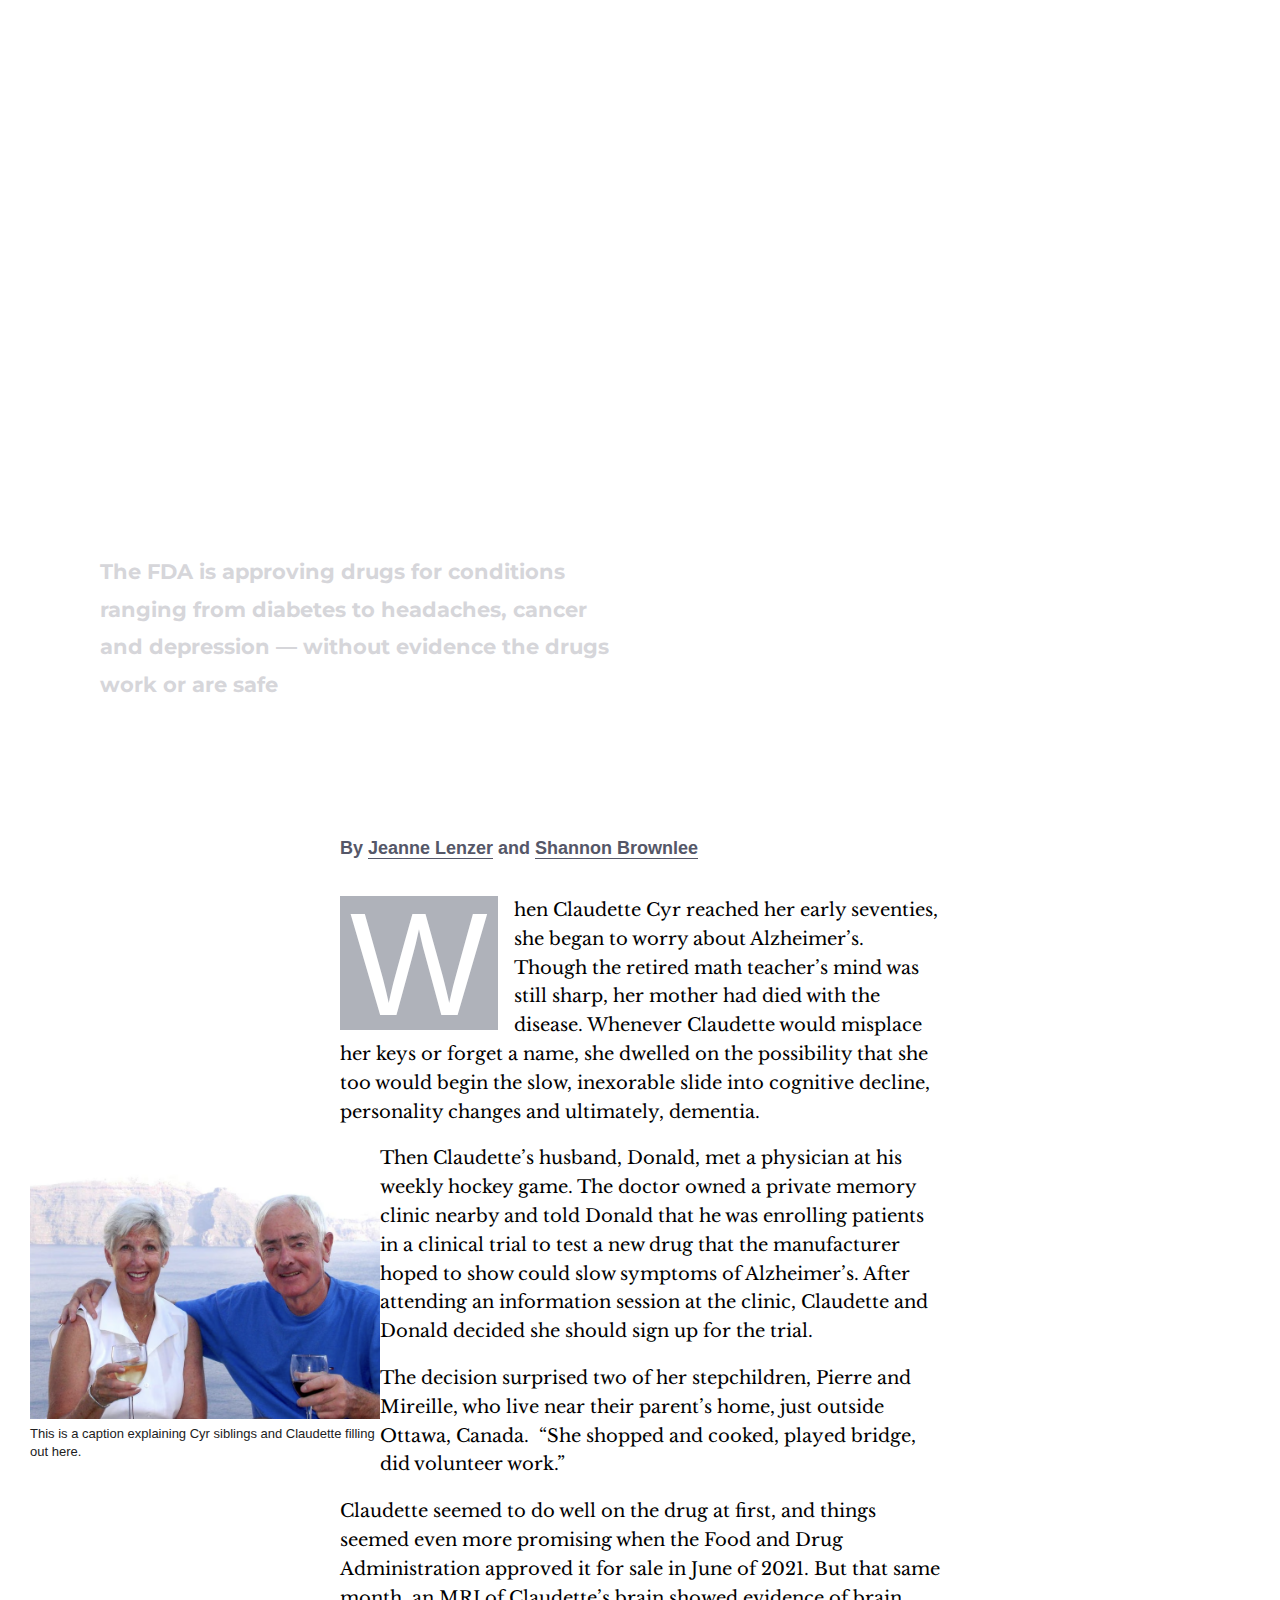
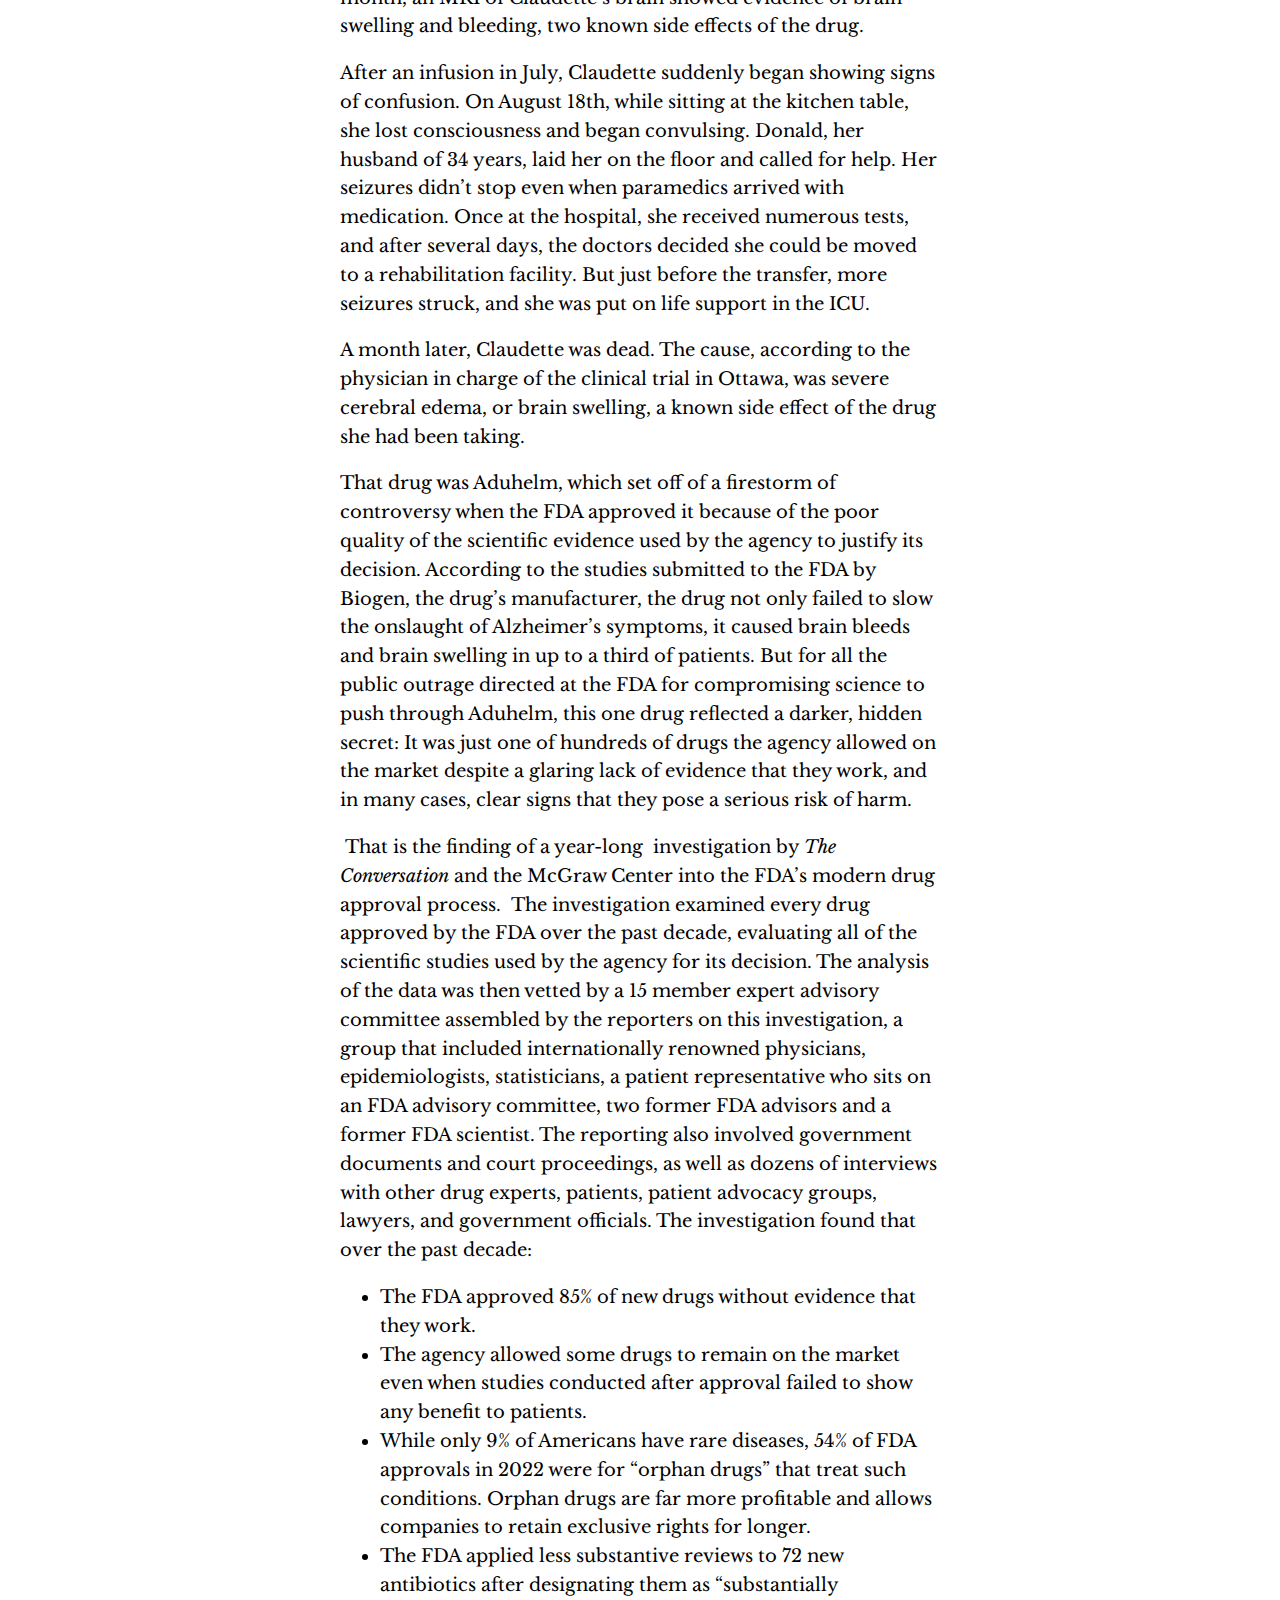
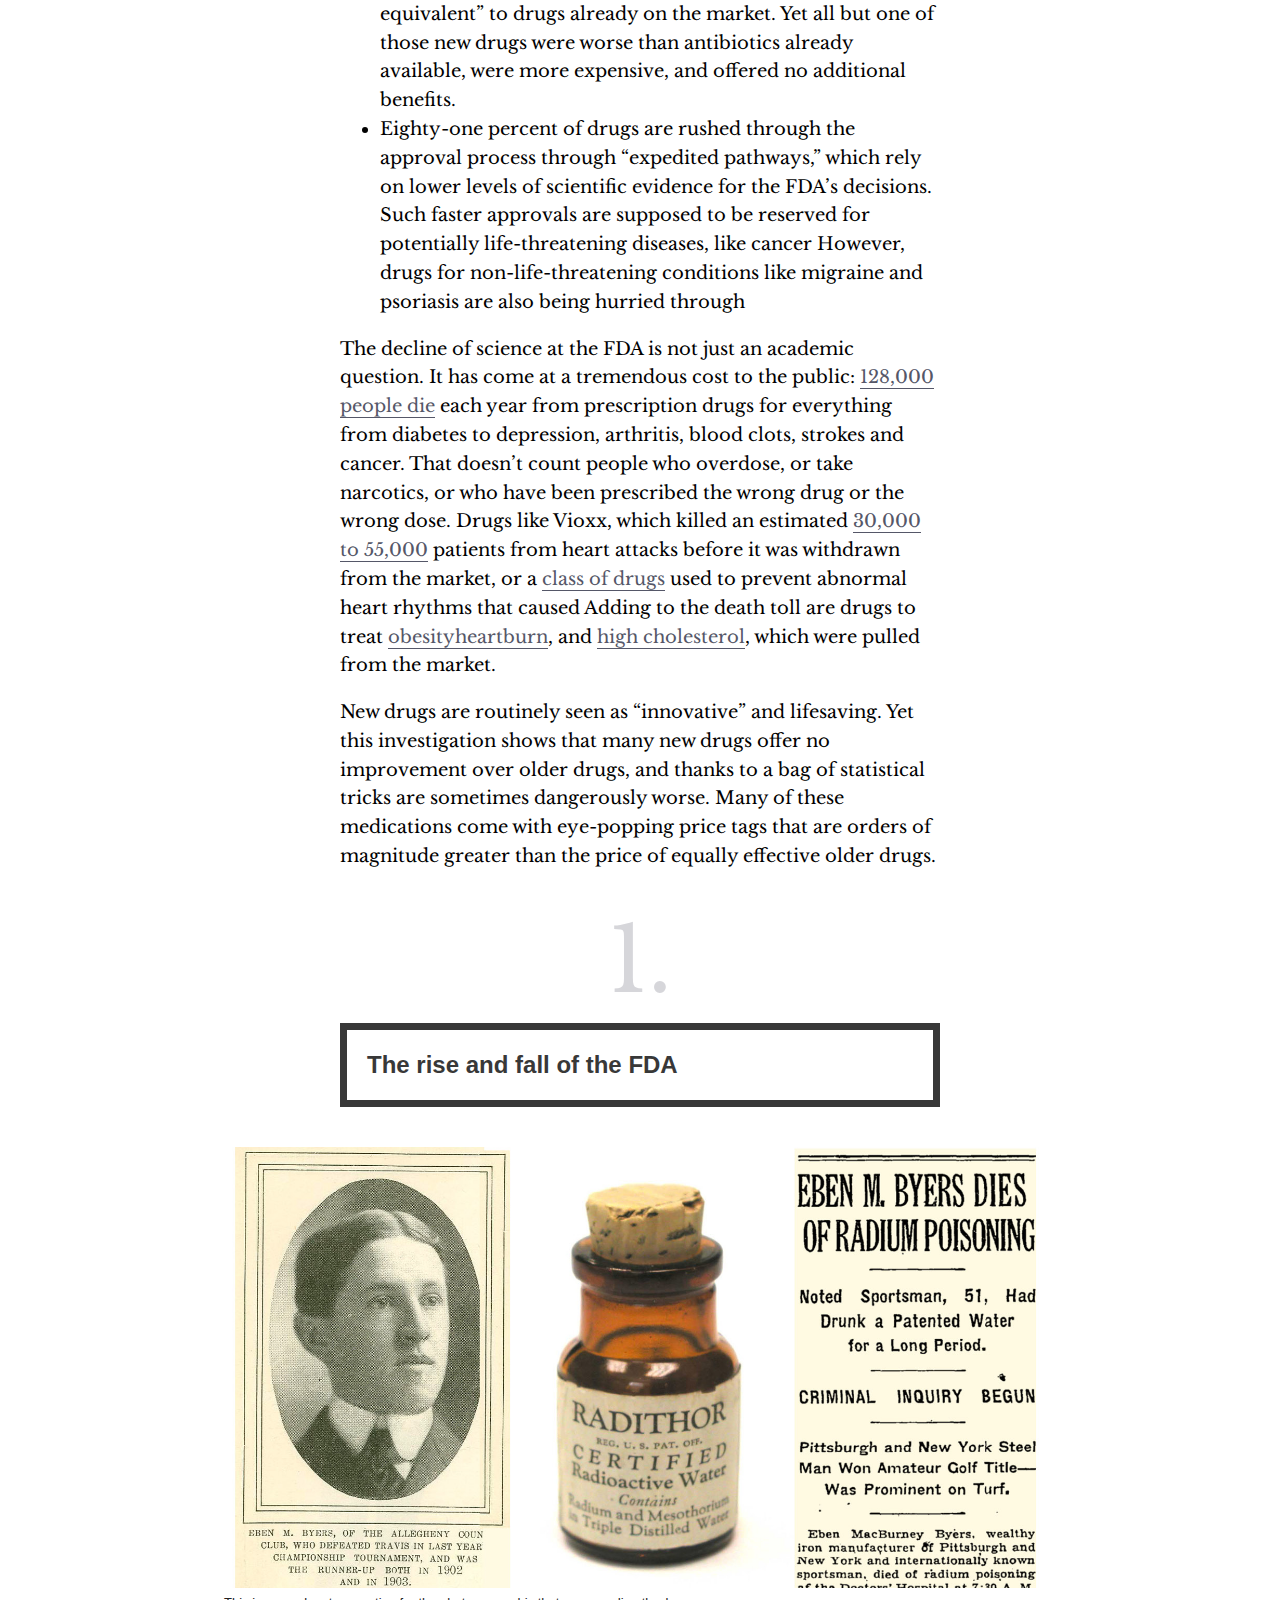
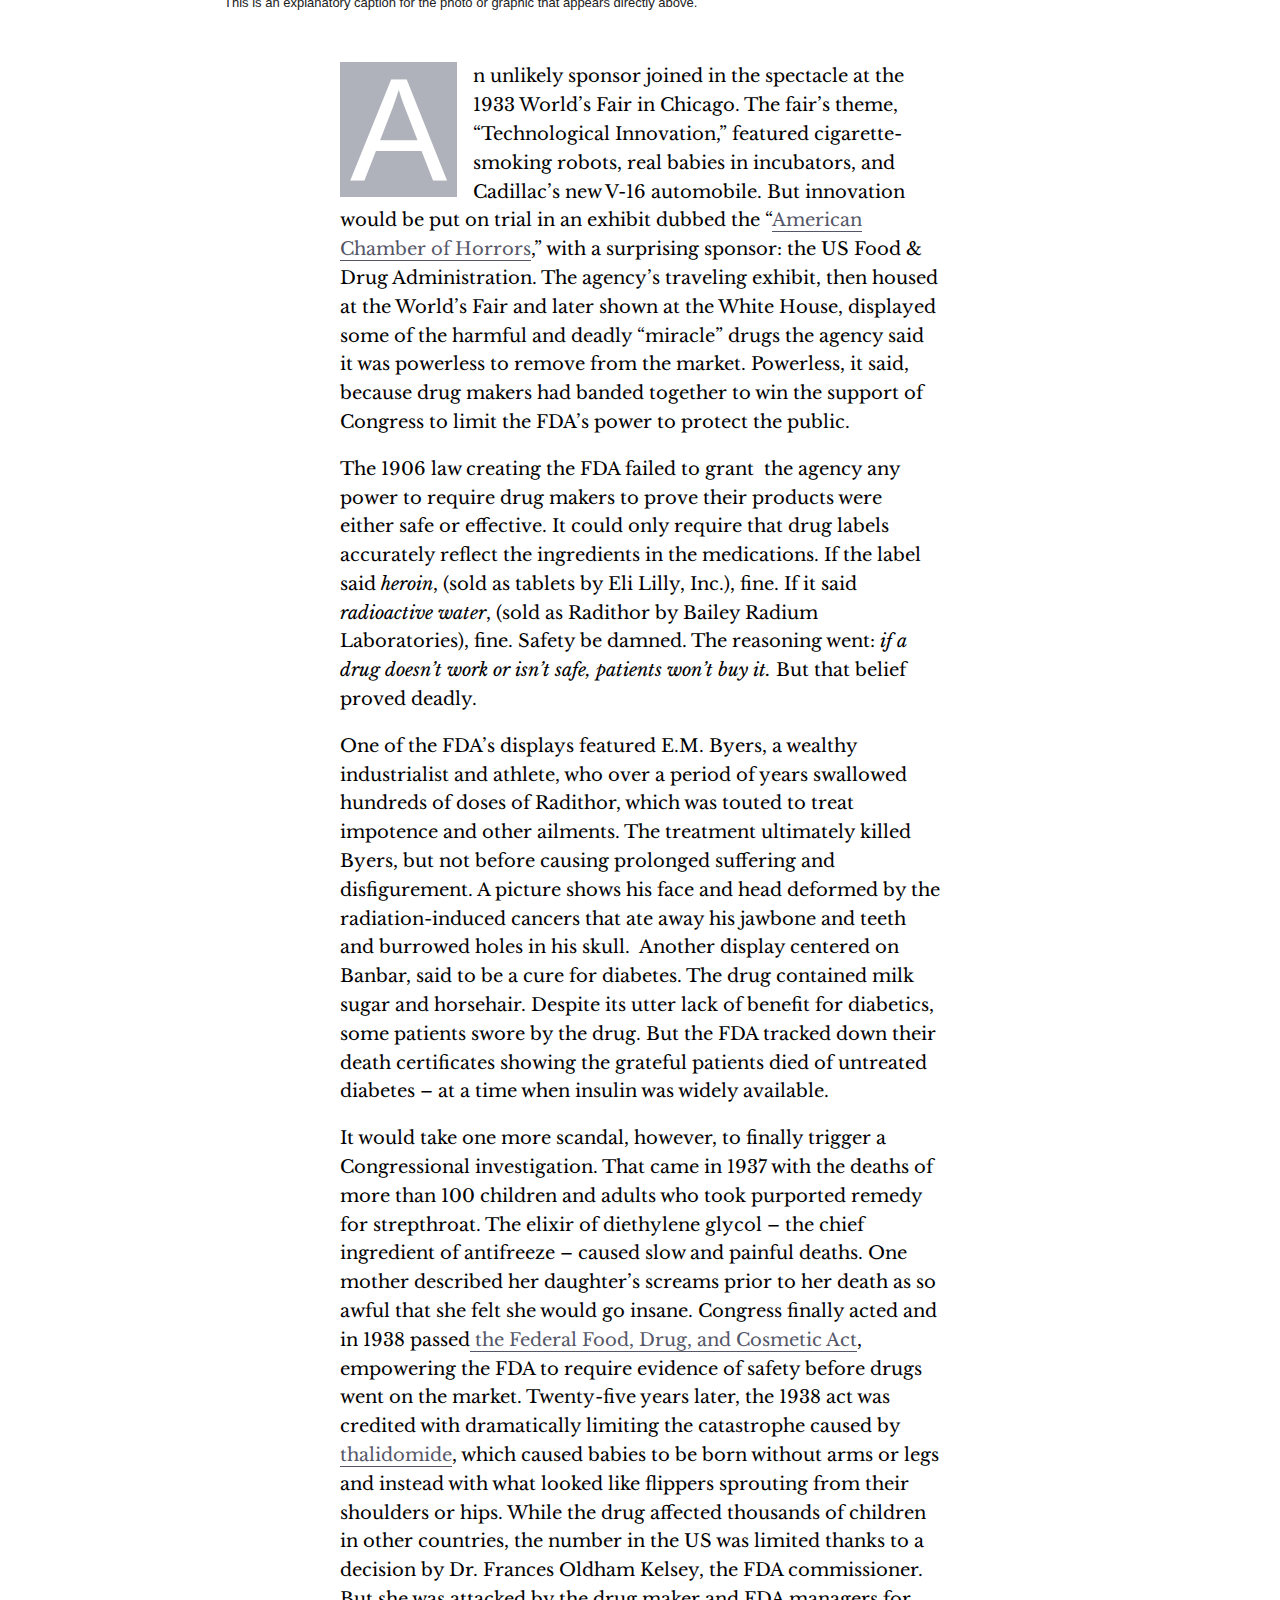
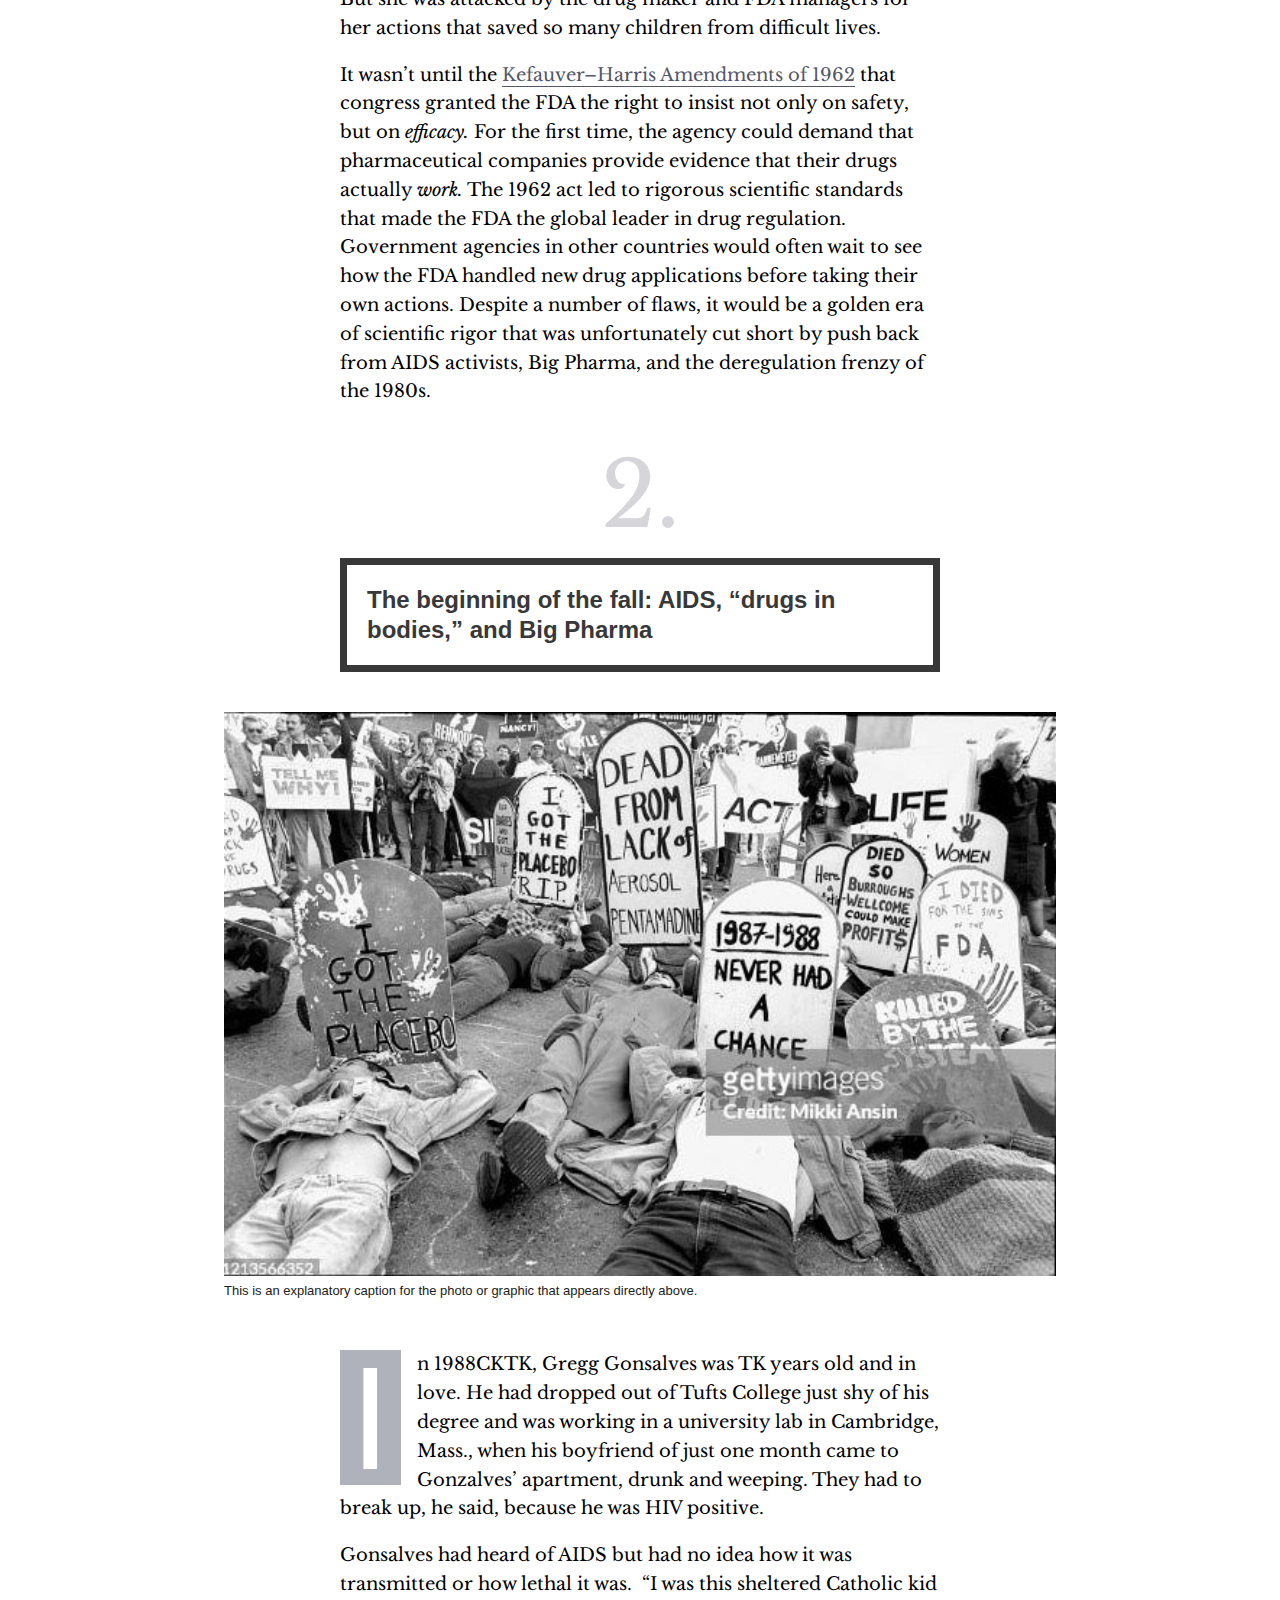
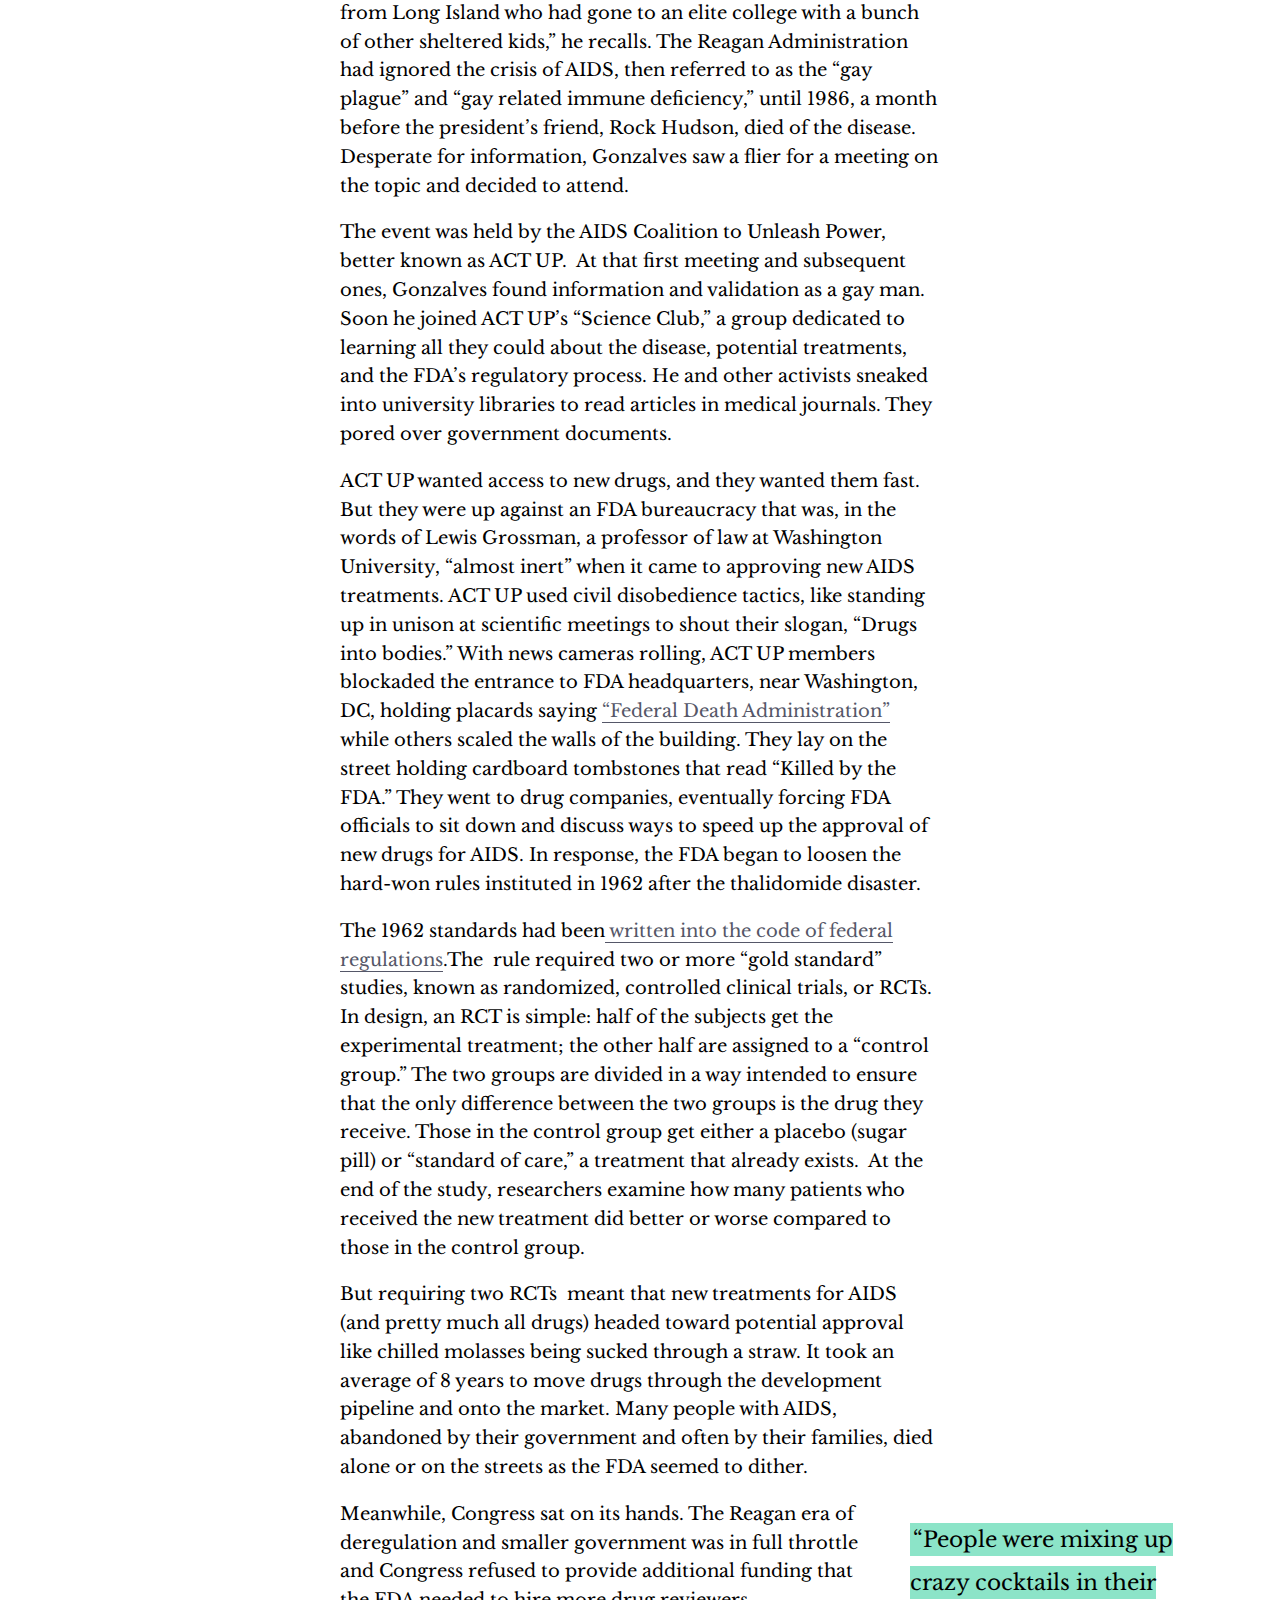
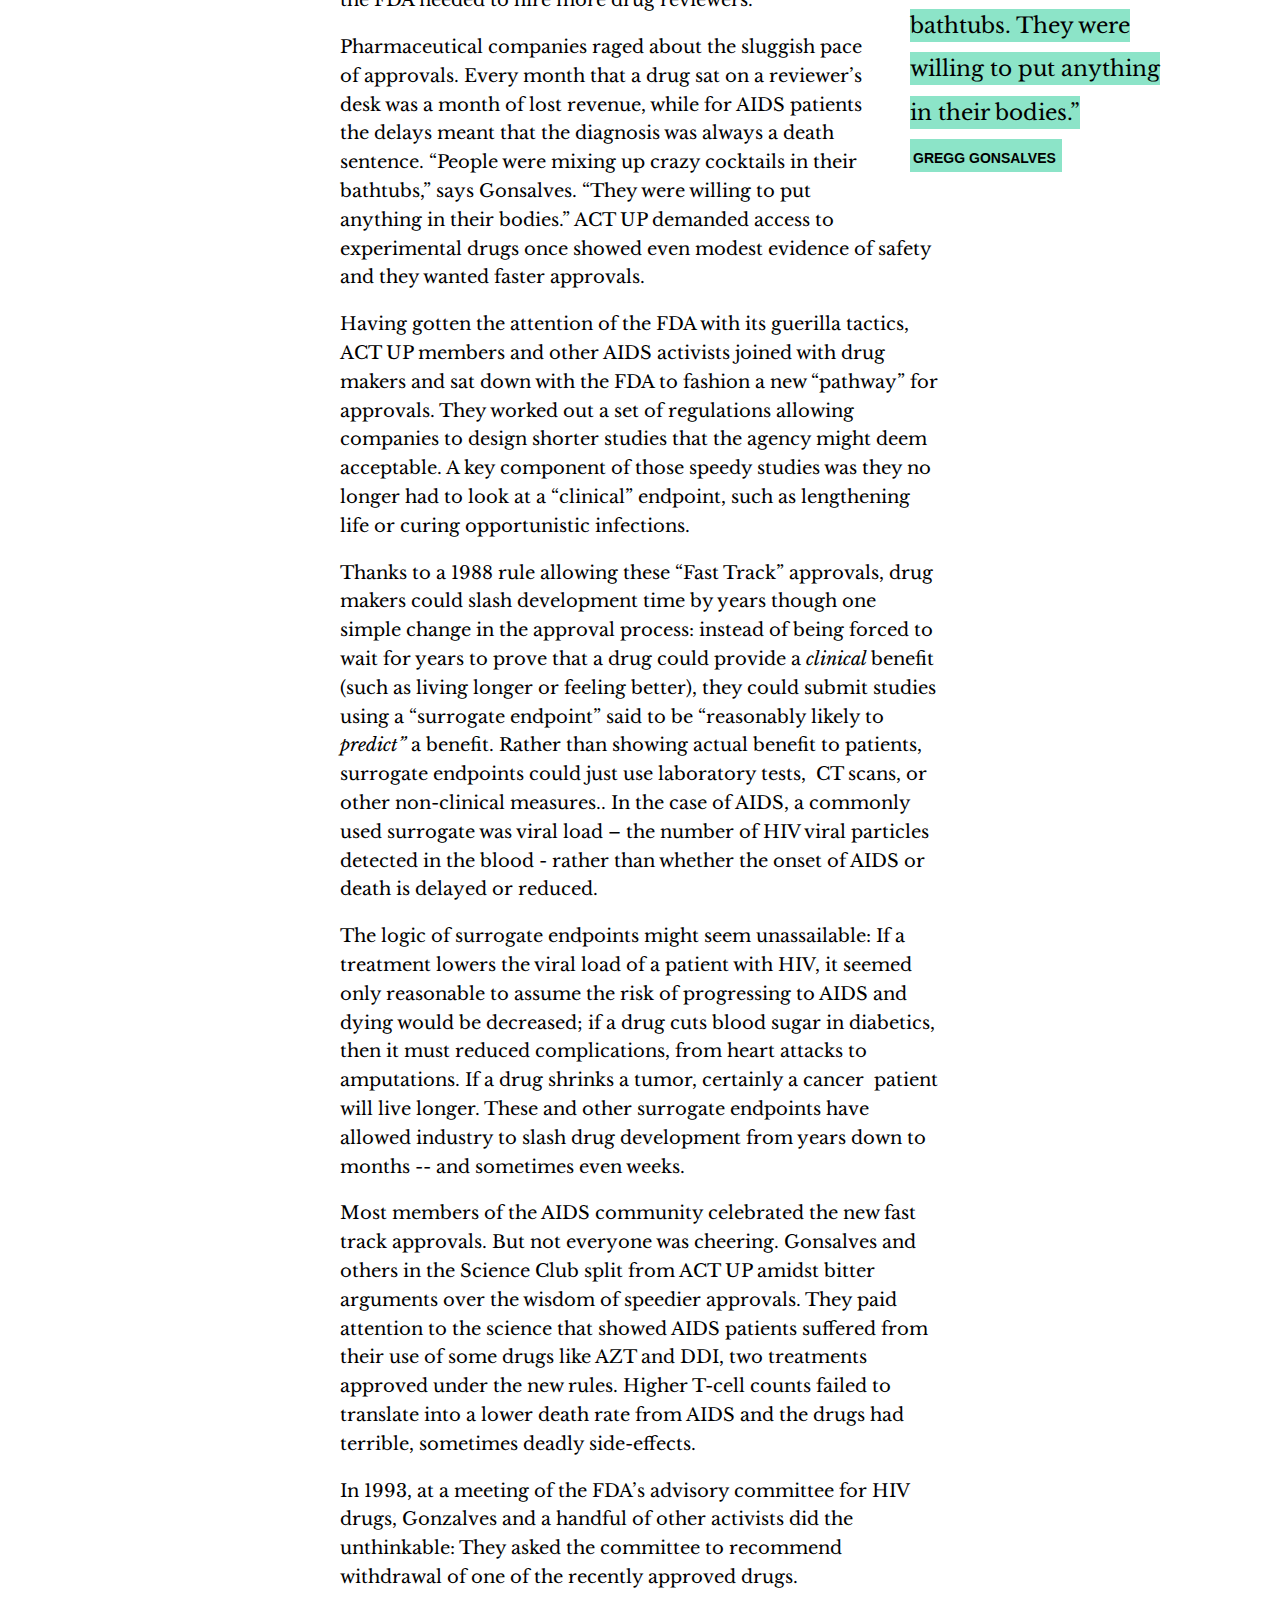
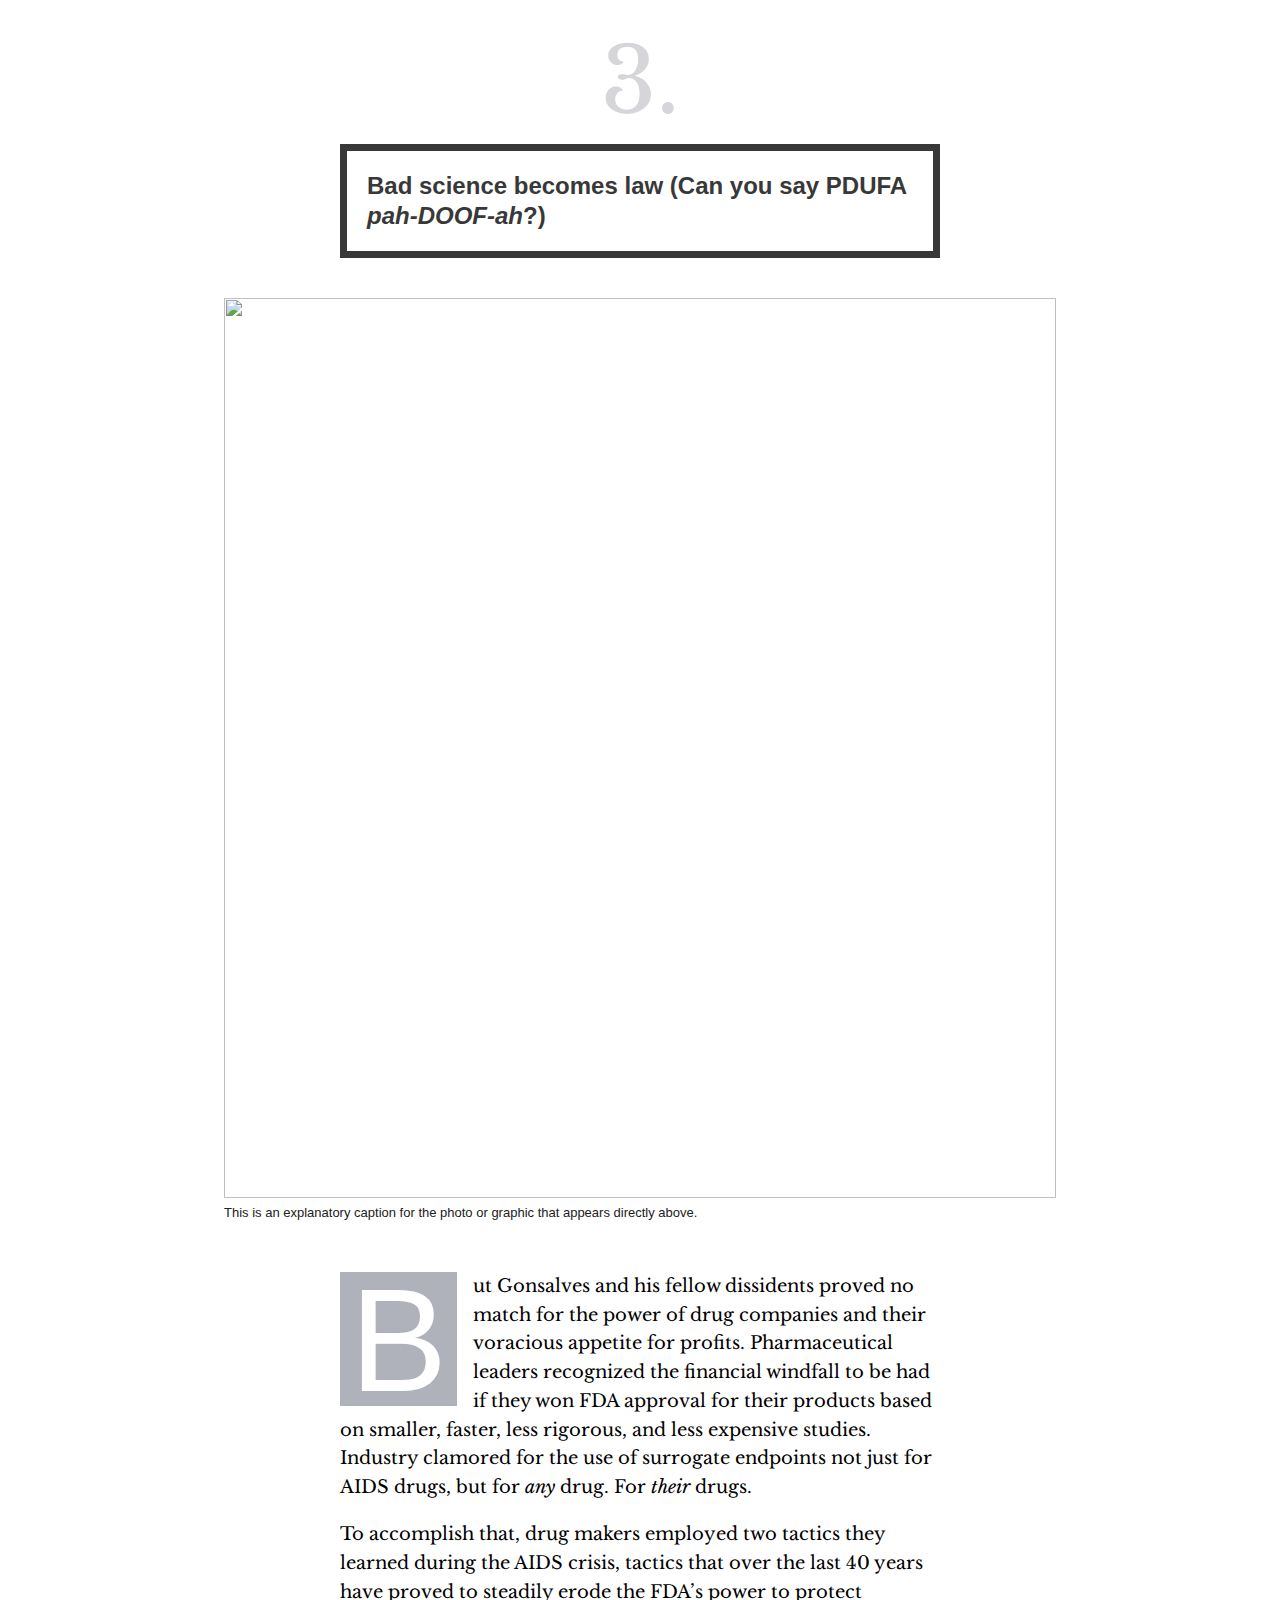
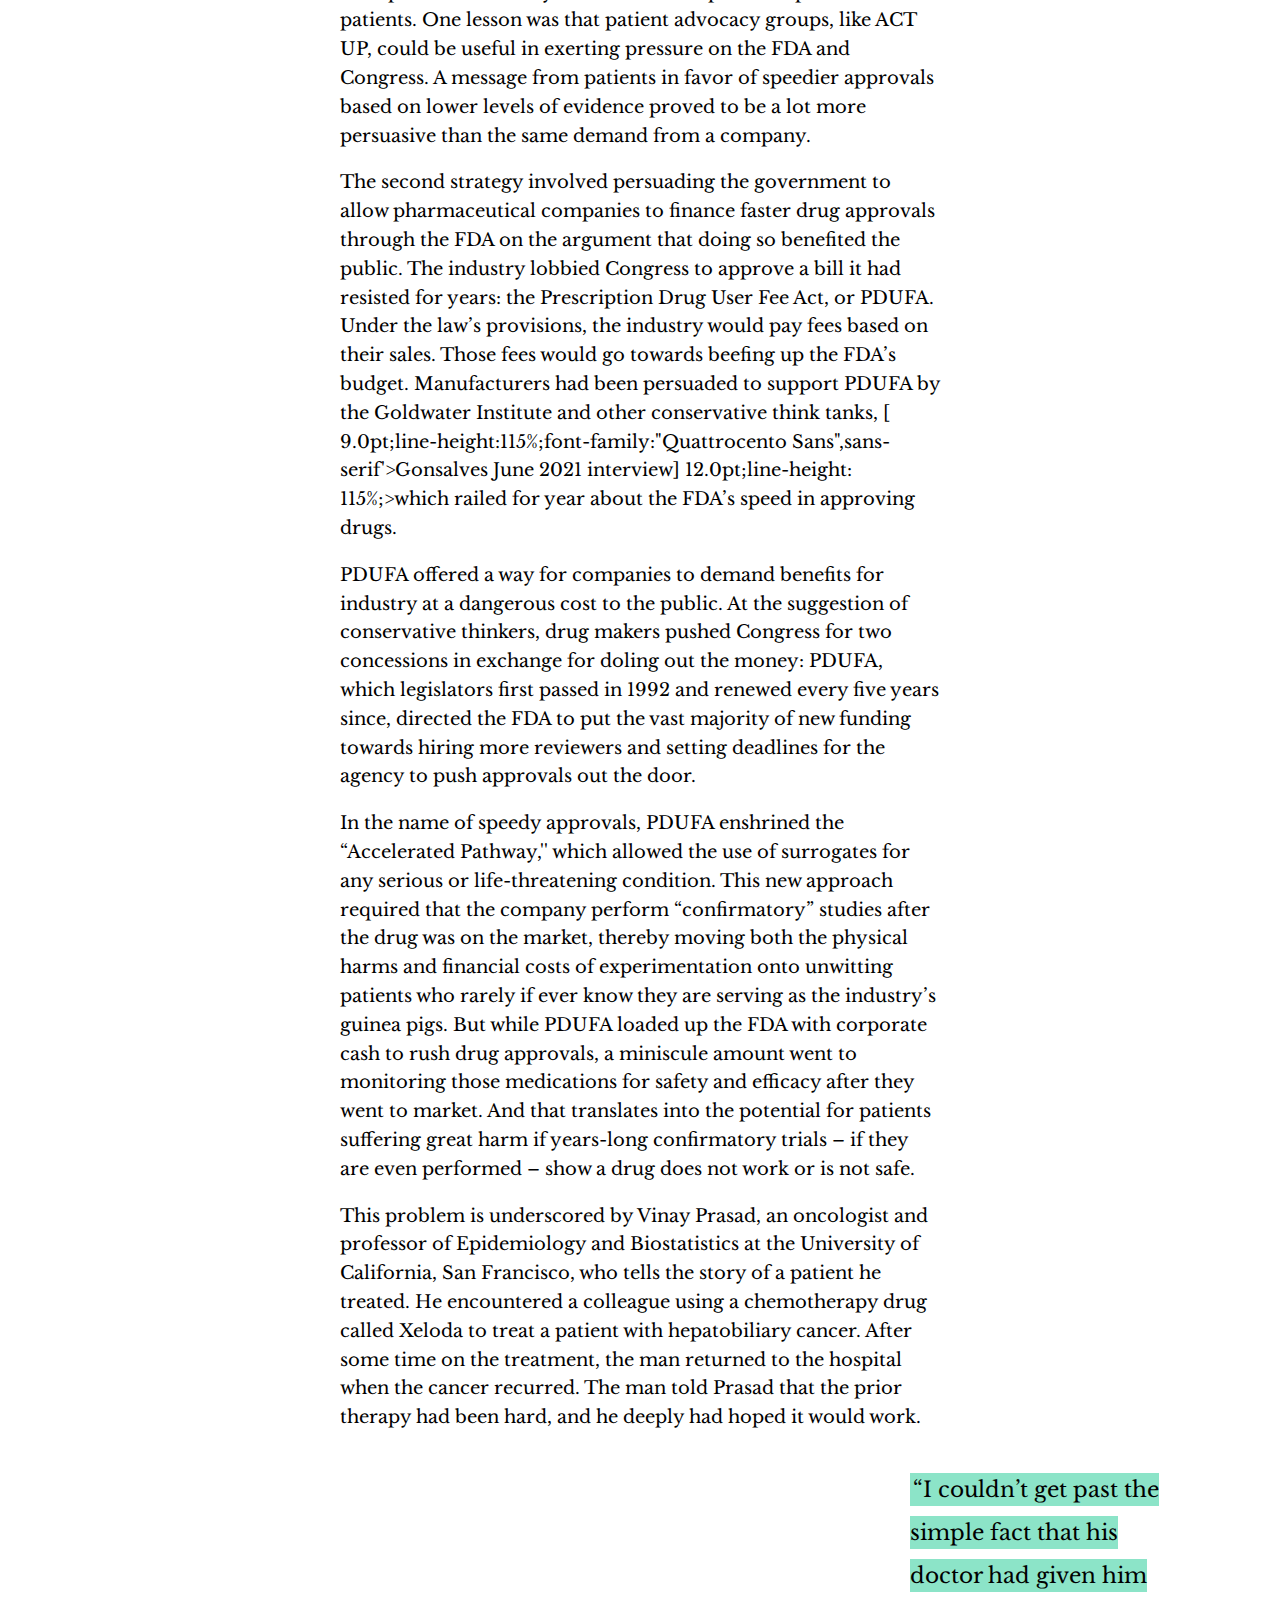
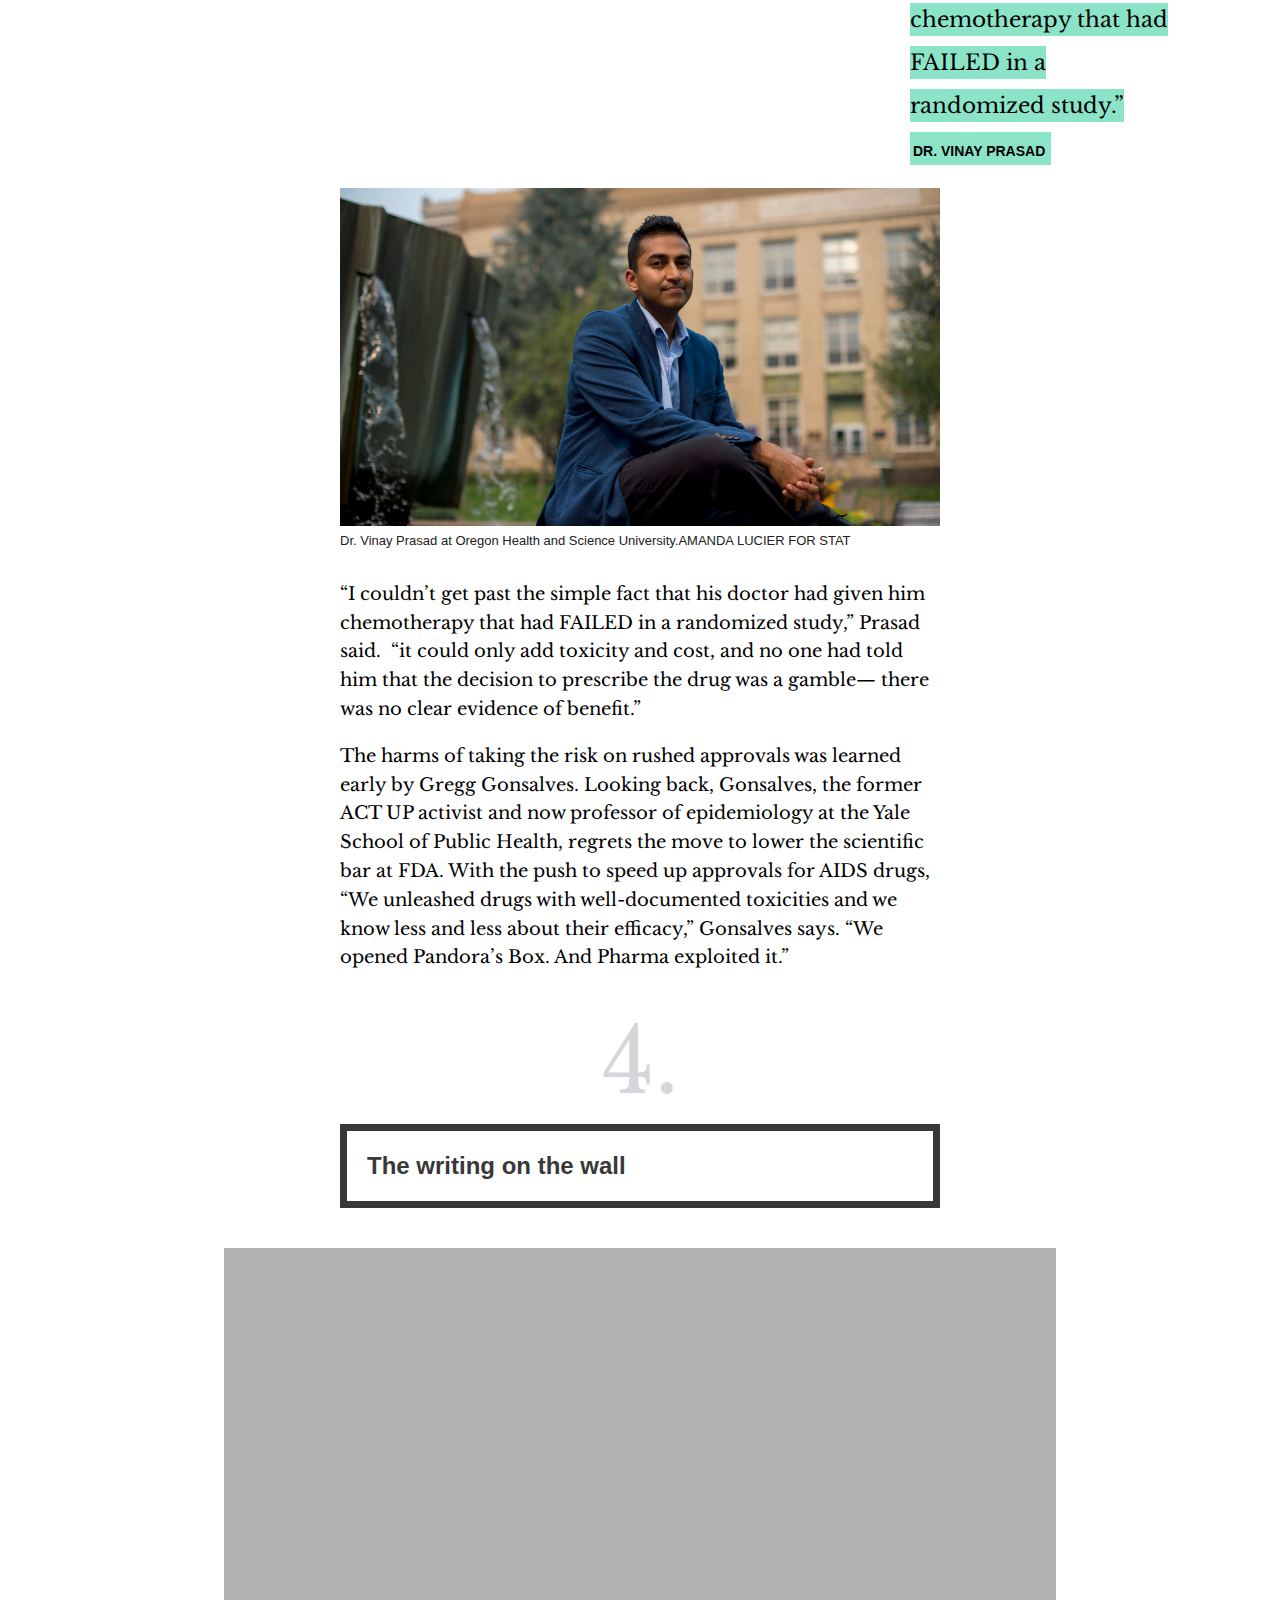
==== storyboard/index.html @ bce9600d "Uploading FDA storyboard" ====
<html>

<head>
    <meta charset="utf-8" />
    <meta http-equiv="X-UA-Compatible" content="IE=edge" />
    <meta name="viewport" content="width=device-width">
    <title>FDA storyboard</title>
    <meta name="keywords" content="">
    <meta name="author" content="Kurt Eichenvald">
    <link rel="stylesheet" href="css/conversationstyle.css" />
    <link rel="preconnect" href="https://fonts.googleapis.com"> 
    <link rel="preconnect" href="https://fonts.gstatic.com" crossorigin> 
    <link href="https://fonts.googleapis.com/css2?family=Libre+Baskerville:wght@400;700&display=swap" rel="stylesheet">
    <link href="https://fonts.googleapis.com/css2?family=Montserrat:wght@400;700&display=swap" rel="stylesheet">
        <link href="https://fonts.googleapis.com/css2?family=Noto:wght@400;700&display=swap" rel="stylesheet">
    
</head>

<body>
    
    <div class="content-lead-image"> 
        <div class="headlines">
            <h1>The Great American Drug Hoax</h1>
            <h2 class="deck">The FDA is approving drugs for conditions ranging from diabetes to headaches,
            cancer and depression &mdash; without evidence the drugs work or are safe</h2>
                </div>
        </div>
    
    <div class="grid-ten">
    <div class="content-body">        
                        <h3 class="byline">By <a href="https://theconversation.com/profiles/david-maimon-1032927">Jeanne Lenzer</a>  and <a href="https://kurteichenwald.com">Shannon Brownlee</a></h3>

        
<p class="dropcap-big">When Claudette Cyr
reached her early seventies, she began to worry about Alzheimer’s. Though the
retired math teacher’s mind was still sharp, her mother had died with the
disease. Whenever Claudette would misplace her keys or forget a name, she
dwelled on the possibility that she too would begin the slow, inexorable slide
into cognitive decline, personality changes and ultimately, dementia. </p>
        </div>
    </div>
    
    <div class="grid-two">
        <div class="content-body">
            <figure>
                <img src="images/claudette_cyr_cropped.png">
                <figcaption>This is a caption explaining Cyr siblings and Claudette filling out here.</figcaption>
            </figure>
        
        
        </div>
    </div>

    <div class="grid-ten">
    <div class="content-body"> 

<p>Then Claudette’s husband, Donald, met a physician at his weekly hockey game. The doctor owned a
private memory clinic nearby and told Donald that he was enrolling patients in
a clinical trial to test a new drug that the manufacturer hoped to show could
slow symptoms of Alzheimer’s. After attending an information session at the
clinic, Claudette and Donald decided she should sign up for the trial. </p>

<p>The decision surprised two of her stepchildren, Pierre and Mireille, who live near their
parent’s home, just outside Ottawa, Canada.  “She shopped and cooked, played
bridge, did volunteer work.”</p>

<p>Claudette seemed to do well on the drug at first, and things seemed even more promising when the
Food and Drug Administration approved it for sale in June of 2021. But that
same month, an MRI of Claudette’s brain showed evidence of brain swelling and
bleeding, two known side effects of the drug. </p>



<p >After an infusion in July, Claudette suddenly began showing signs of confusion. On August 18th,
while sitting at the kitchen table, she lost consciousness and began
convulsing. Donald, her husband of 34 years, laid her on the floor and called
for help. Her seizures didn’t stop even when paramedics arrived with
medication. Once at the hospital, she received numerous tests, and after
several days, the doctors decided she could be moved to a rehabilitation
facility. But just before the transfer, more seizures struck, and she was put
on life support in the ICU. </p>


<p >A month later, Claudette was dead. The cause, according to the physician in charge of the
clinical trial in Ottawa, was severe cerebral edema, or brain swelling, a known
side effect of the drug she had been taking.</p>

<p>That drug was
Aduhelm, which set off of a firestorm of controversy when the FDA approved it
because of the poor quality of the scientific evidence used by the agency to
justify its decision. According to the studies submitted to the FDA by Biogen,
the drug’s manufacturer, the drug not only failed to slow the onslaught of
Alzheimer’s symptoms, it caused brain bleeds and brain swelling in up to a
third of patients. But for all the public outrage directed at the FDA for
compromising science to push through Aduhelm, this one drug reflected a darker,
hidden secret: It was just one of hundreds of drugs the agency allowed on the
market despite a glaring lack of evidence that they work, and in many cases,
clear signs that they pose a serious risk of harm. </p>

<p> That is the finding of a year-long  investigation
by <i>The Conversation</i> and the McGraw Center into the FDA’s modern drug
approval process.  The investigation examined every drug approved by the FDA
over the past decade, evaluating all of the scientific studies used by the agency
for its decision. The analysis of the data was then vetted by a 15 member expert
advisory committee assembled by the reporters on this investigation, a group
that included internationally renowned physicians, epidemiologists,
statisticians, a patient representative who sits on an FDA advisory committee,
two former FDA advisors and a former FDA scientist. The reporting also involved
government documents and court proceedings, as well as dozens of interviews
with other drug experts, patients, patient advocacy groups, lawyers, and
government officials. The investigation found that over the past decade:</p>

<ul>
    <li>The FDA approved 85% of new drugs without evidence that they work.</li>

    <li>The agency allowed some drugs to remain on the market even when studies conducted after approval failed to show any benefit to patients.</li>

    <li>While only 9% of Americans have rare diseases, 54% of FDA approvals in 2022 were for “orphan drugs” that treat such conditions. Orphan drugs are far more profitable and allows companies to retain exclusive rights for longer. </li>

    <li>The FDA applied less substantive reviews to 72 new antibiotics after designating them as “substantially equivalent” to drugs already on the market. Yet all but one of those new drugs were worse than antibiotics already available, were more expensive, and offered no additional benefits.</li>

    <li>Eighty-one percent of drugs are rushed through the approval process through “expedited pathways,” which rely on lower levels of scientific evidence for the FDA’s decisions. Such faster approvals are supposed to be reserved for potentially life-threatening diseases, like cancer However, drugs for non-life-threatening conditions like migraine and psoriasis are also being hurried through</li>
</ul>
        
        


<p>The decline of science at the FDA is not just an academic question. It has come at a
tremendous cost to the public: <a href="https://ethics.harvard.edu/blog/new-prescription-drugs-major-health-risk-few-offsetting-advantages#:~:text=About%20128%2C000%20people%20die%20from,a%20leading%20cause%20of%20death.">128,000 people die</a> each year from prescription drugs for everything from diabetes to depression, arthritis, blood
clots, strokes and cancer. That doesn’t count people who overdose, or take
narcotics, or who have been prescribed the wrong drug or the wrong dose. Drugs
like Vioxx, which killed an estimated <a href="https://kffhealthnews.org/morning-breakout/dr00027781/">30,000 to 55,000</a> patients from heart attacks before it was withdrawn from the market, or a <a href="https://www.nejm.org/doi/full/10.1056/NEJM198908103210629">class of drugs</a> used to prevent
abnormal heart rhythms that caused <a
href="https://www.abebooks.com/9780684804170/Deadly-Medicine-Why-Tens-Thousands-0684804174/plp"></a>
Adding to the death toll are drugs to treat <a href="https://www.pbs.org/wgbh/pages/frontline/shows/prescription/hazard/fenphen.html">obesity</a><a
href="https://d.docs.live.net/e6900d2b69e6e2ce/Documents/Journalism%20%5e0%20my%20articles/2023%20Project/Article/Americas%20Chamber%20of%20Horrors%20-%20Copy2.docx">heartburn</a>, and <a
href="https://www.ncbi.nlm.nih.gov/pmc/articles/PMC1120974/#:~:text=Cerivastatin%20(Baycol%20in%20the%20United,in%20patients%20taking%20the%20drug.">high cholesterol</a>, which were pulled from the market.</p>

 

<p>New drugs are routinely seen as “innovative” and lifesaving. Yet this investigation shows
that many new drugs offer no improvement over older drugs, and thanks to a bag
of statistical tricks are sometimes dangerously worse. Many of these
medications come with eye-popping price tags that are orders of magnitude
greater than the price of equally effective older drugs.</p>

<h2 class=" bignumber">1.</h2>
<h2 class="subhead">The rise and fall of the FDA</h2> 
        </div>
    </div>
        
        <figure class="mediumphoto">
            <img src="images/byers_radiumwater_obit.jpg">
            <figcaption>This is an explanatory caption for the photo or graphic that appears directly above.</figcaption>
        </figure>

<div class="grid-ten">
    <div class="content-body">
<p class="dropcap-big">An unlikely sponsor joined in the spectacle at the 1933 World’s Fair in Chicago. The fair’s
theme, “Technological Innovation,” featured cigarette-smoking robots, real
babies in incubators, and Cadillac’s new V-16 automobile. But innovation would
be put on trial in an exhibit dubbed the “<a
href="https://www.fda.gov/about-fda/histories-product-regulation/american-chamber-horrors">American Chamber of Horrors</a>,” with a surprising sponsor: the US Food &amp;
Drug Administration. The agency’s traveling exhibit, then housed at the World’s
Fair and later shown at the White House, displayed some of the harmful and
deadly “miracle” drugs the agency said it was powerless to remove from the
market. Powerless, it said, because drug makers had banded together to win the
support of Congress to limit the FDA’s power to protect the public.</p>

<p >The 1906 law creating the FDA failed to grant  the agency any power to require drug
makers to prove their products were either safe or effective. It could only require
that drug labels accurately reflect the ingredients in the medications. If the
label said <i>heroin</i>, (sold as tablets by Eli Lilly, Inc.), fine. If it
said <i>radioactive water</i>, (sold as Radithor by Bailey Radium
Laboratories), fine. Safety be damned. The reasoning went: <i>if a drug doesn’t
work or isn’t safe, patients won’t buy it. </i>But that belief proved deadly.</p>

<p>One of the FDA’s displays featured E.M. Byers, a wealthy industrialist and athlete, who
over a period of years swallowed hundreds of doses of Radithor, which was
touted to treat impotence and other ailments. The treatment ultimately killed
Byers, but not before causing prolonged suffering and disfigurement. A picture
shows his face and head deformed by the radiation-induced cancers that ate away
his jawbone and teeth and burrowed holes in his skull.  Another display centered
on Banbar, said to be a cure for diabetes. The drug contained milk sugar and
horsehair. Despite its utter lack of benefit for diabetics, some patients swore
by the drug. But the FDA tracked down their death certificates showing the
grateful patients died of untreated diabetes – at a time when insulin was
widely available.</p>

<p>It would take one more scandal, however, to finally trigger a Congressional
investigation. That came in 1937 with the deaths of more than 100 children and
adults who took purported remedy for strepthroat. The elixir of <a
href="https://www.fda.gov/files/about%20fda/published/The-Sulfanilamide-Disaster.pdf"></a>diethylene glycol – the chief ingredient of antifreeze – caused slow and painful deaths. One mother described her
daughter’s screams prior to her death as so awful that she felt she would go
insane. Congress finally acted and in 1938 passed<a
href="https://www.fda.gov/about-fda/changes-science-law-and-regulatory-authorities/part-ii-1938-food-drug-cosmetic-act#:~:text=FDR%20signed%20the%20Food%2C%20Drug,adequate%20directions%20for%20safe%20use."> the Federal Food, Drug, and Cosmetic Act</a>, empowering the FDA to require evidence of safety before drugs went on the market. Twenty-five years later, the 1938 act was credited with dramatically limiting the catastrophe caused by 
<a href="https://www.medicalnewstoday.com/articles/how-the-thalidomide-scandal-led-to-safer-drugs"> thalidomide</a>, which caused babies to be born without arms
or legs and instead with what looked like flippers sprouting from their
shoulders or hips. While the drug affected thousands of children in other
countries, the number in the US was limited thanks to a decision by Dr. Frances
Oldham Kelsey, the FDA commissioner. But she was attacked by the drug maker and
FDA managers for her actions that saved so many children from difficult lives.</p>

<p>It wasn’t until the <a href="https://www.ncbi.nlm.nih.gov/pmc/articles/PMC4101807/">Kefauver–Harris Amendments of 1962</a> that congress granted the FDA the right to insist not only on safety, but on <i>efficacy. </i>For the first time, the agency could demand that pharmaceutical companies provide evidence that their
drugs actually <i>work.</i> The 1962 act led to rigorous scientific standards
that made the FDA the global leader in drug regulation. Government agencies in
other countries would often wait to see how the FDA handled new drug
applications before taking their own actions. Despite a number of flaws, it
would be a golden era of scientific rigor that was unfortunately cut short by
push back from AIDS activists, Big Pharma, and the deregulation frenzy of the
1980s. </p>
    
<h2 class=" bignumber">2.</h2>
<h2 class="subhead">The beginning of the fall: AIDS, “drugs in bodies,” and Big Pharma</h2>

        
            </div>
    </div>
    
        <figure class="mediumphoto">
            <img src="images/actup-Peter-ansin-gettyimages-1213566352-594x594.jpg">

            <figcaption>This is an explanatory caption for the photo or graphic that appears directly above.</figcaption>
        </figure>
    
    <div class="grid-ten">
    <div class="content-body">
        
<p class="dropcap-big">In 1988CKTK, Gregg
Gonsalves was TK years old and in love. He had dropped out of Tufts College
just shy of his degree and was working in a university lab in Cambridge, Mass.,
when his boyfriend of just one month came to Gonzalves’ apartment, drunk and weeping.
They had to break up, he said, because he was HIV positive.</p>  

<p>Gonsalves had heard of AIDS but had no idea how it was transmitted or how lethal it was.  “I
was this sheltered Catholic kid from Long Island who had gone to an elite
college with a bunch of other sheltered kids,” he recalls. The Reagan
Administration had ignored the crisis of AIDS, then referred to as the “gay
plague” and “gay related immune deficiency,” until 1986, a month before the
president’s friend, Rock Hudson, died of the disease. Desperate for
information, Gonzalves saw a flier for a meeting on the topic and decided to
attend.</p>

<p>The event was held
by the AIDS Coalition to Unleash Power, better known as ACT UP.  At that first
meeting and subsequent ones, Gonzalves found information and validation as a
gay man. Soon he joined ACT UP’s “Science Club,” a group dedicated to learning all
they could about the disease, potential treatments, and the FDA’s regulatory
process. He and other activists sneaked into university libraries to read
articles in medical journals. They pored over government documents.</p>


<p>ACT UP wanted access to new drugs, and
they wanted them fast. But they were up against an FDA bureaucracy that was, in
the words of Lewis Grossman, a professor of law at Washington University,
“almost inert” when it came to approving new AIDS treatments. ACT UP used civil
disobedience tactics, like standing up in unison at scientific meetings to
shout their slogan, “Drugs into bodies.” With news cameras rolling, ACT UP
members blockaded the entrance to FDA headquarters, near Washington, DC,
holding placards saying <a
href="https://digitalcommons.wcl.american.edu/facsch_lawrev/761/#:~:text=This%20Article%20explores%20how%20AIDS,expedite%20the%20availability%20of%20new%2C">“Federal Death Administration”</a> while others scaled the walls of the building. They lay on the street holding
cardboard tombstones that read “Killed by the FDA.” They went to drug
companies, eventually forcing FDA officials to sit down and discuss ways to
speed up the approval of new drugs for AIDS. In response, the FDA began to
loosen the hard-won rules instituted in 1962 after the thalidomide disaster.  </p>

<p>The 1962 standards had been<a
href="https://www.accessdata.fda.gov/scripts/cdrh/cfdocs/cfcfr/cfrsearch.cfm?fr=314.126">
written into the code of federal regulations</a>.The  rule required two or more “gold standard” studies, known as randomized,
controlled clinical trials, or RCTs. In design, an RCT is simple: half of the subjects
get the experimental treatment; the other half are assigned to a “control
group.” The two groups are divided in a way intended to ensure that the only
difference between the two groups is the drug they receive. Those in the
control group get either a placebo (sugar pill) or “standard of care,” a
treatment that already exists.  At the end of the study, researchers examine
how many patients who received the new treatment did better or worse compared
to those in the control group.      </p>

<p>But requiring two RCTs  meant that new
treatments for AIDS (and pretty much all drugs) headed toward potential
approval like chilled molasses being sucked through a straw. It took an average
of 8 years to move drugs through the development pipeline and onto the market.
Many people with AIDS, abandoned by their government and often by their
families, died alone or on the streets as the FDA seemed to dither.</p>
        
 </div>
    </div>
        
    <!-- QUOTE IN SIDEBAR -->
        <div class="grid-two-right">
        <div class="content-body">
    <blockquote class="quote">
    <span>
    “People were mixing up crazy cocktails in their bathtubs. They were
willing to put anything in their bodies.”
        <br><span class="signer" style="font-size: 14px; text-transform: uppercase;">Gregg Gonsalves</span>
        </span>
    </blockquote>
            </div>
    </div>  
        
<div class="grid-ten">
    <div class="content-body">         

<p>Meanwhile, Congress sat on its hands. The
Reagan era of deregulation and smaller government was in full throttle and
Congress refused to provide additional funding that the FDA needed to hire more
drug reviewers. </p>
                    
<p >Pharmaceutical companies raged about the sluggish pace of approvals. Every month that a drug
sat on a reviewer’s desk was a month of lost revenue, while for AIDS patients the
delays meant that the diagnosis was always a death sentence. “People were
mixing up crazy cocktails in their bathtubs,” says Gonsalves. “They were
willing to put anything in their bodies.” ACT UP demanded access to
experimental drugs once showed even modest evidence of safety and they wanted
faster approvals.</p>

<p>Having gotten the attention of the FDA with its guerilla tactics, ACT UP members and other AIDS
activists joined with drug makers and sat down with the FDA to fashion a new
“pathway” for approvals. They worked out a set of regulations allowing
companies to design shorter studies that the agency might deem acceptable. A
key component of those speedy studies was they no longer had to look at a
“clinical” endpoint, such as lengthening life or curing opportunistic
infections.</p>

<p>Thanks to a 1988 rule allowing these “Fast Track” approvals, drug makers could slash development
time by years though one simple change in the approval process: instead of being
forced to wait for years to prove that a drug could provide a <i>clinical </i>benefit
(such as living longer or feeling better), they could submit studies using a
“surrogate endpoint” said to be “reasonably likely to <i>predict” </i>a
benefit. Rather than showing actual benefit to patients, surrogate endpoints could
just use laboratory tests,  CT scans, or other non-clinical measures.. In the
case of AIDS, a commonly used surrogate was viral load – the number of HIV
viral particles detected in the blood - rather than whether the onset of AIDS
or death is delayed or reduced.</p>

<p>The logic of
surrogate endpoints might seem unassailable: If a treatment lowers the viral
load of a patient with HIV, it seemed only reasonable to assume the risk of progressing
to AIDS and dying would be decreased; if a drug cuts blood sugar in diabetics,
then it must reduced complications, from heart attacks to amputations. If a
drug shrinks a tumor, certainly a cancer  patient will live longer. These and
other surrogate endpoints have allowed industry to slash drug development from
years down to months -- and sometimes even weeks.</p>

<p>Most members of
the AIDS community celebrated the new fast track approvals. But not everyone
was cheering. Gonsalves and others in the Science Club split from ACT UP amidst
bitter arguments over the wisdom of speedier approvals. They paid attention to
the science that showed AIDS patients suffered from their use of some drugs
like AZT and DDI, two treatments approved under the new rules. Higher T-cell
counts failed to translate into a lower death rate from AIDS and the drugs had
terrible, sometimes deadly side-effects.</p>

<p>In 1993, at a meeting of the FDA’s
advisory committee for HIV drugs, Gonzalves and a handful of other activists
did the unthinkable: They asked the committee to recommend withdrawal of one of
the recently approved drugs.</p>

    <h2 class=" bignumber">3.</h2>
    <h2 class="subhead"> Bad science becomes law (Can you say PDUFA <i>pah-DOOF-ah</i>?)</h2>
        
        </div>
    </div>


        <figure class="mediumphoto">
            <img src="images/gonsalves_2018_hi-res-download_2.jpg">
            <figcaption>This is an explanatory caption for the photo or graphic that appears directly above.</figcaption>
        </figure>

<div class="grid-ten">
    <div class="content-body">

<p class="dropcap-big">But Gonsalves and his fellow dissidents
proved no match for the power of drug companies and their voracious appetite
for profits. Pharmaceutical leaders recognized the financial windfall to be had
if they won FDA approval for their products based on smaller, faster, less
rigorous, and less expensive studies. Industry clamored for the use of
surrogate endpoints not just for AIDS drugs, but for <i>any </i>drug. For <i>their
</i>drugs.</p>


<p>To accomplish that, drug makers employed
two tactics they learned during the AIDS crisis, tactics that over the last 40
years have proved to steadily erode the FDA’s power to protect patients. One
lesson was that patient advocacy groups, like ACT UP, could be useful in
exerting pressure on the FDA and Congress. A message from patients in favor of
speedier approvals based on lower levels of evidence proved to be a lot more
persuasive than the same demand from a company.</p>

<p>The second strategy involved persuading
the government to allow pharmaceutical companies to finance faster drug
approvals through the FDA on the argument that doing so benefited the public. The
industry lobbied Congress to approve a bill it had resisted for years: the
Prescription Drug User Fee Act, or PDUFA. Under the law’s provisions, the
industry would pay fees based on their sales. Those fees would go towards
beefing up the FDA’s budget. Manufacturers had been persuaded to support PDUFA
by the Goldwater Institute and other conservative think tanks, [
9.0pt;line-height:115%;font-family:"Quattrocento Sans",sans-serif'>Gonsalves
June 2021 interview]  12.0pt;line-height:
115%;>which railed for year about the FDA’s
speed in approving drugs.</p>

<p>PDUFA offered a way for companies to demand
benefits for industry at a dangerous cost to the public. At the suggestion of
conservative thinkers, drug makers pushed Congress for two concessions in
exchange for doling out the money: PDUFA, which legislators first passed in
1992 and renewed every five years since, directed the FDA to put the vast
majority of new funding towards hiring more reviewers and setting deadlines for
the agency to push approvals out the door.</p>



<p>In the name of speedy approvals, PDUFA
enshrined the “Accelerated Pathway,'' which allowed the use of surrogates for
any serious or life-threatening condition. This new approach required that the
company perform “confirmatory” studies after the drug was on the market,
thereby moving both the physical harms and financial costs of experimentation
onto unwitting patients who rarely if ever know they are serving as the
industry’s guinea pigs. But while PDUFA loaded up the FDA with corporate cash
to rush drug approvals, a miniscule amount went to monitoring those medications
for safety and efficacy after they went to market. And that translates into the
potential for patients suffering great harm if years-long confirmatory trials –
if they are even performed – show a drug does not work or is not safe.</p>

<p>This problem is underscored by Vinay
Prasad, an oncologist and professor of Epidemiology and Biostatistics at the
University of California, San Francisco, who tells the story of a patient he
treated. He encountered a colleague using a chemotherapy drug called Xeloda to
treat a patient with hepatobiliary cancer. After some time on the treatment,
the man returned to the hospital when the cancer recurred. The man told Prasad
that the prior therapy had been hard, and he deeply had hoped it would work.</p>
            </div>
    </div>
        
    <!-- QUOTE IN SIDEBAR -->
        <div class="grid-two-right">
        <div class="content-body">
    <blockquote class="quote">
    <span>
    “I couldn’t get past the simple fact that
    his doctor had given him chemotherapy that had FAILED in a randomized study.”
        <br><span class="signer" style="font-size: 14px; text-transform: uppercase;">Dr. Vinay Prasad</span>
        </span>
    </blockquote>
            </div>
    </div>  
        
<div class="grid-ten">
    <div class="content-body">        
        
        <figure>
            <img src="images/prasad-09052017_OHSU_STAT_019-2048x1152.jpg">
            <figcaption>Dr. Vinay Prasad at Oregon Health and Science University.AMANDA LUCIER FOR STAT</figcaption>
        </figure>

    
        
<p>“I couldn’t get past the simple fact that
his doctor had given him chemotherapy that had FAILED in a randomized study,”
Prasad said.  “it could only add toxicity and cost, and no one had told him
that the decision to prescribe the drug was a gamble— there was no clear
evidence of benefit.”</p>

<p> The harms of taking the risk on rushed approvals was learned early by Gregg Gonsalves. Looking back, Gonsalves, the
former ACT UP activist and now professor of epidemiology at the Yale School of
Public Health, regrets the move to lower the scientific bar at FDA. With the
push to speed up approvals for AIDS drugs, “We unleashed drugs with
well-documented toxicities and we know less and less about their efficacy,” Gonsalves says. “We opened Pandora’s Box. And Pharma exploited it.”</p>

<h2 class=" bignumber">4.</h2>

<h2 class="subhead">The writing on the wall</h2>
        
        </div>
    </div>


        <figure class="mediumphoto">
            <img src="images/image-TK.png">
            <figcaption>This is an explanatory caption for the photo or graphic that appears directly above.</figcaption>
        </figure>

<div class="grid-ten">
    <div class="content-body">


<p class="dropcap-big">Following PDUFA, drug makers declared
virtually any condition as “serious” so drugs could be rapidly pushed onto the market.
While rush to get FDA approvals, companies slow-walked the confirmatory trials
intended to show whether their drugs provided any patients with any benefit. Indeed,
some confirmatory trials have been delayed more than a decade. Since
confirmatory trials were supposed to put surrogate endpoints to the test to see
if the drug provides a clinical benefit, it might come as a surprise that 
<a accesskey=""href="https://jamanetwork.com/journals/jamainternalmedicine/fullarticle/2733561">
forty percent simply tested for a surrogate measure,</a> including the original surrogate used for approval.</p>

<p>Of course, drug makers generally don’t
worry about quickly completing confirmatory trials since the FDA often sets
deadlines for final reports years into the future.  In the case of the
Alzheimer’s drug, aducanumab, approved in 2021, the agency gave Biogen until
2030 to file its confirmatory trial report.</p>

<p>As the toll of lowered scientific
standards at the FDA  emerged, experts began to cite instances in which faith
in surrogates has led to tens of thousands of deaths. For example, in the
1980s, doctors commonly prescribed flecainide and other drugs  to prevent
abnormal and potentially deadly heart rhythms. Those medications had been
approved rapidly by relying on the surrogate endpoint of stopping certain
abnormal heart beats were known to trigger deadly rhythms. Stop those atypical
beats, the rationale went, and death rates would drop. prevent death.
Cardiologists believed so completely in that argument that they would not let
their patients enter clinical trials to test the drugs.</p>

<p>Finally, in 1989, researchers published
the results of <a href="https://www.nejm.org/doi/full/10.1056/NEJM198908103210629"> a large randomized controlled trial</a>, that used gold standard criteria. The findings: The drugs not only didn’t stop
patients from dying, but when compared to placebo, they increased deaths 3.6
fold.</p>

<p >The seeming logic
of surrogate endpoints ignores some critical facts. For one, surrogates can
only measure benefit<i> </i>and do not -- and cannot --  reflect harms of
treatment. Consider a drug that can cut blood sugar levels while causing heart attacks
or liver failure. If blood sugar is the measure of success examined over a
period of a couple months, death from heart disease or liver failure occurring one
year or five years later would be missed.</p>

<p>Cancer drugs are particularly likely to
rely on surrogates. The seeming benefit of shrinking tumors has fooled the FDA,
doctors, and patients into believing the drugs extend survival. When
researchers finally tested whether making a tumor smaller translated into
longer patient survival, the answer was grim: The studies showed that of cancer
drugs approved based on surrogate endpoints between 2008 and 2012, 
<a
href="https://jamanetwork.com/journals/jamainternalmedicine/fullarticle/2463590">

only fourteen percent improved survival</a> 
over placebo or a drug already on the market. Eighty-six percent of drugs added
nothing to survival while causing serious side effects. And these drugs that
accomplished nothing or even hurt patients could cost noth of $100,000 - orders
of magnitude higher than the price of equally useful drugs already on the
market.</p>
        
        <figure>
            <img src="images/image-TK.png">
            <figcaption>Dr. Vinay Prasad at Oregon Health and Science University.AMANDA LUCIER FOR STAT</figcaption>
        </figure>        

<p>Worse, the FDA has allowed 
<a href="https://www.bmj.com/content/bmj/374/bmj.n1959.full.pdf">one-third of cancer drugs </a> to remain on the market after they failed confirmatory testing to prove they
increase survival rates or improve quality of life. Worse,  these unproven
drugs continue to be recommended and prescribed to patients who ave almost no
likelihood of  knowing the truth.</p>

<p>Nor are patients likely to know that of 71
drugs to treat solid tumors, the median survival time gained is not twenty
years, five years, or even two years. Instead, the people and their families
are financially crippling sums to gain just <a
href="https://jamanetwork.com/journals/jamaotolaryngology/fullarticle/1891387">

2.1 months</a>; of
survival – and much of it almost certainly while suffering significant
side-effects and pain</p>

<p>Part of the problem is that medicine has
made some truly spectacular advances. Certain leukemias have been transformed
from death sentences to treatable conditions. Mind-boggling science has allowed
patients with TKTKT. [GIVE SEVERAL STRONG EXAMPLES OF BRILLIANT MEDICINE]But it
is these advances that so confuse the picture. The assumption goes that with
advances this wondrous, how is it possible that so many bad treatments are
getting past the FDA? It turns out that the wonderful and terrible exist
side-by-side and patients are not told the truth about which is which.</p>

<p>Indeed, it’s not just patients who are in
the dark. In 2016, Aaron Kesselheim, professor of medicine, and his colleagues
published the results of a survey about physicians’ knowledge regarding FDA’s
drug approval process. The survey question was simple: For FDA to approve a
drug, must the studies show: a.) a clinically important result; b.) a
statistically significant result; c.) both; d.) neither. The correct answer is
d): Neither.</p>


<p>In other words, drugs can be approved based
on surrogate endpoints without evidence of a clinical benefit, nor do
researchers need to show that the finding was unlikely to be a chance finding.</p>

<p><a href="https://jamanetwork.com/journals/jama/fullarticle/2512772">Only 6 percent of doctors</a> got the answer right.</p>
        
<h2 class=" bignumber">5.</h2>
<h2 class="subhead">When emotion trumps science</h2>
                </div>
                </div>
        
        <figure class="mediumphoto">
            <img src="images/Visco_RalphAlswang_0590_cropped.jpg">
            <figcaption>This is an explanatory caption for the photo or graphic that appears directly above.</figcaption>
        </figure>

<div class="grid-ten">
    <div class="content-body">


<p class="dropcap-big">The thinking about treatments for cancer often
goes: <i>Even if the drug doesn’t work in clinical trials, let’s not take away hope.
</i>But selling hope, also called “Capitalizing on Despair,” shouldn’t be a product
produced and sold as a commodity on the open market.  Selling hope while
bankrupting patients and causing terrible side effects, isn’t giving hope, it’s
robbing patients of the right to choose.</p>


<p>There are many ways to mislead doctors and
the public, and a common one is to tout a “significant” benefit  while others,
prefer not to spenwhile often giving little-to-no gain in survival (one cancer
drug was approved for pancreatic cancer that extends survival by 
<a href="https://www.oncotarget.com/article/27727/text/"><i>

ten days</i></a> 
 >). For patients to
make an informed decision, they need honest information.</p>

<p>In 2004, a new “miracle” drug, Avastin,
was approved to treat breast cancer. Rushed through the accelerated pathway
based on a surrogate outcome, breast cancer patients were misled for years
about its purported benefits. Avastin was heralded as a new kind of cancer drug
that worked by cutting off the blood supply tumors need to grow. It had been
shown to increase survival in patients with advanced, or metastatic, colon
cancer. Two years later [Q: later than what? Than approval for breast cancer?]
it was approved for a common type of lung cancer, giving patients on average an
extra two months to live.</p>

<p>But Avastin wasn’t seen as a miracle drug
by everyone. Fran Visco, cofounder of the National Breast Cancer Coalition, a
patient advocacy group, notes that Avastin was approved based on the common
cancer surrogate, “progression free survival,” or PFS. But when FDA gave
Avastin the nod, at least one study had already been published showing Avastin 
<a href="https://www.nejm.org/doi/full/10.1056/nejmoa072113">did not improve overall survival.</a>
Genentech had begun two more studies, which looked at both PFS again and at
survival. In the meantime, the company was charging an eye-popping 
<a href="https://www.nytimes.com/2008/07/06/health/06avastin.html">$100,000 a year,</a>  an almost
unprecedented price at the time. Most breast cancer patient advocates lined up
behind demands for insurers, including Medicare, to pay up.</p>

<p>Still, some oncologists were dubious. Zeke
Emanuel, a prominent breast cancer specialist and head of the Office of
Bioethics of the National Institutes of Health, wrote an article in the New
England Journal of Medicine making the case that Genentech hadn’t yet shown the
drug would extend life. Payers, he argued, shouldn’t be expected to cough up
the full price Genentech was demanding when no one knew if the drug even worked.
</p>

<p>In response, three Genentech executives flew
from California to Washington, D.C. for a face -to-face meeting with Emanuel.
Sitting around a table in NIH’s Building 10, company representatives argued
with Emanuel and his colleagues, claiming that progression free survival had to
translate into longer life for the patient. Emanuel wanted evidence, not
argument.</p>

<p>The controversy spilled over into
newspapers and magazine pages, with patients and their doctors calling
insurers. With only a few cancer specialists urging caution, insurers caved.</p>

<p>Visco and a tiny of other breast cancer
advocates by then had begun to ask their own questions about Avastin.  They
consulted experts in clinical trial design and oncologists, eventually
concluding that unless Genentech’s follow-up trials found that the drug
extended life, it should be pulled from the market.</p>

<p>By 2010, the answer was in. Not only did
follow-up studies fail to confirm Avastin’s effect on progression of tumors, it
did nothing to extend survival. On the other hand, the side effects packed a
wallop, causing severe high blood pressure, bleeding, heart attacks, heart
failure, and perforations of the nose, stomach, and intestine.</p>
        
 </div>
    </div>
        
    <!-- QUOTE IN SIDEBAR -->
        <div class="grid-two-right">
        <div class="content-body">
    <blockquote class="quote">
    <span>
    “f you suggest now that [the FDA] take something off the market, they just roll their eyes at you.”
        <br><span class="signer" style="font-size: 14px; text-transform: uppercase;">Matthew Herder
        <br>Dalhousie University School of Law</span>
        </span>
    </blockquote>
            </div>
    </div>  
        
<div class="grid-ten">
    <div class="content-body">        
                

<p>When the FDA announced its intention to
withdraw the drug’s approval, Genentech appealed. Patient groups sent hundreds
of messages to the agency, pleading for the drug to remain on the market for
breast cancer. A few advocates sent thinly veiled threats, calling agency
employees “killers” and “TK.”</p>

<p>Unknown to much of the public or the
agency, Genentech was quietly funding many of these advocacy groups to the tune
of hundreds of thousands of dollars. Along with other drug makers, Genentech took
the message from the AIDS era that patients could have an impact on FDA
decisions and began showering them with cash. (see STORY #2).</p>

<p>Realizing how charged the issue of
withdrawing Avastin had become, the FDA bowed to the patient advocates. It
spent months re-reviewing the evidence, eventually calling a public meeting of
its advisory committee and allowing two days for testimony from patient groups.
More than 50 people signed up to speak. The vast majority told stories about
how their lives had been saved by Avastin. Only three speakers supported the
FDA’s decision, pointing out that the women who had died from the drug or from their
cancer couldn’t be there to speak for themselves.</p>

<p>One of the speakers who supported
withdrawal of the drug was Christine Brunswick of the National Breast Cancer
Coalition. Visco recalls that Brunswick, who has since died from her cancer,
arrived at the meeting with a bodyguard. She and others from the Coalition,
which made no secret of their views about Avastin, had also received threats
from other advocacy groups.</p>

<p>Despite the testimonials from patients,
the advisory committee voted 12 to 1 to revoke Genentech’s license to market
Avastin for breast cancer.  The FDA agreed and Genentech stopped marketing the
drug for breast cancer, though it continues to sell it for other cancers. And
since then, some doctors continue to prescribe it for breast cancer despite the
evidence.. WHY TK QUOTE FROM PRASAD.</p>

<p>Inside the FDA, the decision to withdraw
Avastin held a different lesson. It created so much anxiety and turmoil that
the repercussions are still felt three decades later, making the agency
extremely reluctant to force a company to take a drug off the market. While
companies have withdrawn several drugs in the intervening years, mostly for
safety reasons, the agency has forced a company to pull a drug only once [CK
?TWICE??]</p>


<p>In a <a
href="https://onlinelibrary.wiley.com/doi/full/10.1111/1468-0009.12413">paper published in 2019</a>,
based on dozens of interviews with FDA employees, Matthew Herder, a lawyer and
professor at Dalhousie University School of Law in Halifax, Nova Scotia,
Canada, quoted one FDA lawyer saying, “If you suggest now that [the FDA] 
take something off the market, they just roll their eyes
at you.” Another FDA manager told Herder that many in the agency had a word for
the agency’s experience in Avastin’s withdrawal: Armageddon.</p>




        </div>   
    </div>



</body>
</html>
---- storyboard/css/conversationstyle.css ----
/* ------------------------- SITE STYLES --------------------------- */

/* COLORS */
/* black: #000000 */
/* jet: #202020 */
/* charcoal: #383838 */
/* slate: #555768 */
/* storm: #AFB2BA */
/* sterling: #D6D6DA */
/* casper: #F1F1F2 */
/* mist: #F8F8F8 */
/* white: #ffffff */

/* chili: #990000 */
/* tomato: #D8352A */
/* salmon: #E37169 */
/* dusty: #ECC3C0 */

/* tanzanite: #29339B */
/* iris: #48509E */
/* cornflower: #B1B4DA */

/* emerald: #047C56 */
/* jungle: #02A371 */
/* jade: #19C992 */
/* mint: #8CE4C8 */

/* yolk: #F5A623 */
/* custard: #F6E7AD */


/* ------------------- DROP ACCOUNTS STYLES ------------------------ */


body {
    color:#000;
    margin:0;
    line-height: 18px;
}

figure {
    margin:30px 0;
}

.content-lead-image {
    background-image: url(../images/ADF_TheConversation_Cyr01.JPG);
  background-attachment: fixed;
  background-position: center;
  background-repeat: no-repeat;
  background-size: cover;
min-height: 800px;
}

.content-header-container {
    background-color: #053fc5;
    min-height: 650px;
    background-image: url(../images/Opener_Adria%20Fruitos-gangster.png);
  background-attachment: fixed;
  background-position: center;
  background-repeat: no-repeat;
  background-size: cover;
    margin-bottom: 50px;
}

.content-lead-image .headlines {
    width: 40%;
    padding: 50px;
    color: #fff;
    margin:0 50px;

}

.content-lead-image .headlines h1 {
font-family: Montserrat,sans-serif;
font-size: 5em;
    color: #fff;
line-height: .9em;
    position: relative;
    top: 200px;
}



h2.deck {
font-family: Montserrat,sans-serif;
color: #D6D6DA;
font-size: 1.3em;
line-height: 1.8em;
    position: relative;
    top: 180px;
}



h3.byline {
    font-family: Noto,sans-serif;
    font-weight: 600;
    color: #555768;
    font-size: 1em;
    line-height: 2;
    margin: 30px 0;
}

h3.byline a:link,a:visited {
    color: #555768;
    text-decoration: none;
    border-bottom: 1px solid #555768;
}

h3.byline a:hover,a:active {
    color: #48509E;
    text-decoration: none;
    border-bottom: 1px dotted #48509E;
}

h3.byline span {
    font-weight: 100;
}


.content-body {
    font-family: Libre Baskerville,Georgia,Times,Times New Roman,serif;
    font-size: 18px;
    line-height: 1.6;
}

.content-body a:link,a:visited {
    color: #555768;
    text-decoration: none;
    border-bottom: 1px solid #555768;
}

.content-body a:hover,a:active {
    color: #48509E;
    text-decoration: none;
    border-bottom: 1px dotted #48509E;
}


.content-body .dropcap:first-letter {
    font-size: 4.8em;
    font-family: Noto,sans-serif;
    font-weight: 400;
    line-height: .9;
    padding: 3px 10px 0 10px;
    min-width: 60px;
    float:left;
    background-color: #AFB2BA; /* storm */
    color: #383838; /* charcoal */
    margin-right: 12px;
    text-align: center;
}

.content-body .dropcap-big:first-letter {
    font-size: 8.1em;
    font-family: "Noto",sans-serif;
    font-weight: 400;
    line-height: 0.9;
    padding: 3px 10px 0 10px;
    min-width: 100px;
    float:left;
    background-color: #AFB2BA; /* storm */
    color: white; /* charcoal */
    margin-right: 16px;
    text-align: center;
}

.content-lead-image img {
    display: block;
    width: 100%;
}

.grid-ten {
    width: 600px;
    margin: 0 auto;
}

.grid-two {
    width: 350px;
    margin-left: 30px;
    float: left;
}

.grid-two-right {
    width: 350px;
    margin-right: 60px;
    float: right;
}

h2.subhead, h3.subhead {
font-weight: 700;
margin-bottom: 12px;
}

h2.subhead {
    font-size: 24px;
    line-height: 30px;
    letter-spacing: -1pz;
    color: #383838;
    font-family: Noto,sans-serif;
    background-color: white;
    font-weight: 600;
    margin: 50px 0 40px 0;
    border: 7px #383838 solid;
    padding: 20px;
}

h2.subhead span.highlight {
    background-color: #F5A623; /* yolk */
    padding: 45px 10px 10px 10px;
    border-left: 6px solid #383838;
}

h2.bignumber {
    font-family: Libre Baskerville, serif;
    font-size: 5em;
    font-weight: 100;
    color: #D6D6DA;
    text-align: center;
    margin: 0px 0 -60px 0;
}

.figure .figcaption, .figure figcaption, figure .figcaption, figure figcaption, figcaption {
    color: #212121;
    display: block;
    font-family: Noto,Helvetica Neue,Helvetica,sans-serif;
    font-size: 13px;
    line-height: 18px;
    padding-top: 6px;
}

*.smallphoto figcaption, .mediumphoto figcaption {
    color: #212121;
    display: block;
    font-size: 13px;
    font-family: Noto,Helvetica Neue,Helvetica,sans-serif;
    line-height: 18px;
    padding-top: 6px;
}

*.smallphoto {
    margin:0 30px 10px 0;
    width: 50%;
    float:left;
}

*.mediumphoto {
    margin:0 auto 50px auto;
    width: 65%;
}

img,video {
    width: 100%;
}

.scrolly1 {
    background-image: url(../images/Step%2001_Adria%20Fruitos.jpg);
    background-repeat: no-repeat;
    background-position: center;
    background-size: cover;
    height: 500px;
    margin-bottom: 30px;
}

.scrolly2 {
    background-image: url(../images/Step%2002_Adria%20Fruitos.jpg);
    background-repeat: no-repeat;
    background-position: center;
    background-size: cover;
    height: 500px;
    margin-bottom: 30px;
}

.scrolly3 {
    background-image: url(../images/Step%2003_Adria%20Fruitos.jpg);
    background-repeat: no-repeat;
    background-position: center;
    background-size: cover;
    height: 500px;
    margin-bottom: 30px;
}

.scrolly4 {
    background-image: url(../images/Step%2004_Adria%20Fruitos.jpg);
    background-repeat: no-repeat;
    background-position: center;
    background-size: cover;
    height: 500px;
    margin-bottom: 30px;
}


.scrollytext  {
    background-color: #F6E7AD;
    width: 33%;
    padding:30px;
    position: relative;
    left:30px;
    top: 30px;
}

.scrollytext p {
        font-family: Libre Baskerville,Georgia,Times,Times New Roman,serif;
    font-size: 18px;
    line-height: 1.6;
    color:#000;
}

blockquote.quote span {
    font-size: 1.2em;
    line-height: 2em;
    background-color: #8CE4C8;
    padding: 3px;
}

span.signer {
    font-family: Noto, sans-serif;
    font-weight: 600;
    font-size: 12px;
}

span.highlight {
    background-color: #F6E7AD;
    font-family: Noto, Helvetica Neue,sans-serif;
    font-weight: 600;
}

.newsection {
    margin-top: 50px;
}

.textmsg-right {
    position: relative;
    background-color: #02A371;
    width: 33%;
    padding: 10px;
    border-radius: 10px;
    min-width:250px;
    margin: 30px 10% 0 auto;
    color: #fff;
    font-family: Noto, sans-serif;
    font-size: 20px;
    line-height: 1.3;
    font-weight:400;
}

.textmsg-right:after {
	content: '';
	position: absolute;
	bottom: 0px;
	right: 5%;
	width: 0;
	height: 0;
	border: 20px solid transparent;
	border-top-color: #02A371;
	border-bottom: 0;
	border-right: 0;
	margin-left: -10px;
	margin-bottom: -20px;
}

.textmsg-left {
    position: relative;
    background-color: #D6D6DA;
    width: 33%;
    padding: 10px;
    border-radius: 10px;
    min-width:250px;
    margin: 30px auto 0 10%;
    color: #000;
    font-family: Noto, sans-serif;
    font-size: 20px;
    line-height: 1.3;
    font-weight:400;
}

.textmsg-left:after {
	content: '';
	position: absolute;
	bottom: 0;
	left: 9%;
	width: 0;
	height: 0;
	border: 20px solid transparent;
	border-top-color: #D6D6DA;
	border-bottom: 0;
	border-left: 0;
	margin-left: -10px;
	margin-bottom: -20px;
}

.textmsg-right p, .textmsg-left p {
    margin: 0;
}

/*animated number counter for stolen check data vis */
#counter {
    font-family: Noto,sans-serif;
    font-weight: 600;
    font-size: 5em;
    text-align: center;
    color: #F5A623;
} 

h5.countertext {
    font-family: Noto,sans-serif;
    font-weight: 600;
    font-size: 1.2em;
    color: #1c1c1c;
    text-align: center; 
    margin-top: -5px;
}

h5.countertext span {
    color: #F5A623;
    background-color: #1c1c1c;
    padding: 1px 5px;
}

/* -------------- AUTHORS ----------------- */
.wider-grid {
    display:grid;
    grid-template-columns: auto auto ;
    grid-column-gap: 30px;
    width: 60%;
    margin: 0 auto;
}

.content-authors {
    font-size: 12px;
    font-family: Helvetica,Noto,sans-serif;
}

.content-authors h3 {
    font-size: 11px;
    font-weight: 600;
}

.content-authors ol {
    list-style: none;
    margin: 0;
    padding: 0;
}


h3.border, h4.legacy.border, h5.border, h6.border {
border-bottom: 1px solid #d7d7db;
padding-bottom: .33em;
}

.content-authors-group .role {
color: #4b4b4e;
font-size: 11px;
line-height: 1.4;
margin-left: 60px;
}

.content-authors-group img {
border-radius: 50%;
display: block;
float: left;
margin: 0 12px 0px 0;
width: 48px;
}

/* --------------- BLACK OUT FOR PROFANITY IN TWEETS ------------ */

span.blacksquare {
    font-size: 1.2em;
    letter-spacing: -12px;
    margin: 0 9px 0 -3px;
    position:relative;
    top: 3px;
    color: #1c1c1c;
}

span.blacksquare {
}

/* --------------- DONATE BOX FOR BOTTOM OF ARTICLE ------------- */
.donatebox {
    padding: 20px;
    margin-top: 30px;
    background-color: #F1F1F2;
}

.donatebox a:link,a:visited  {
    font-family: Noto,sans-serif;
    text-align: center;
    font-weight: 600;
    font-size: 16px;
    color:#fff;
    text-decoration: none;
    padding:10px;
    background-color: #D8352A;
}

.donatebox a:hover {
    background-color: #990000;
}

.donatebox h3 {
    font-family: Montserrat,sans-serif;
    font-size: 1rem;
    font-weight: 700;
    margin: 0 0 -10px 0;
    letter-spacing: 0.25px;
}

/* ---------------------- TEASERS ------------------------ */

.teasers h3 {
    color: #000;
    font-family: Noto,sans-serif;
    font-weight: 600;
    font-size: 15px;
    line-height: 18px;
    border-bottom: 1px solid #d7d7db;
    padding-bottom:.33em;
    margin-top: 30px;
}

.teasers {
    display: grid;
    grid-template-columns: 23% 23% 23% 23%;
    grid-column-gap: 20px;
}

.teaseritem {
    height: 200px;
}

.teaseritem h4 {
    font-family: Noto, sans-serif;
    font-size: 16px;
    font-weight: 600;
    color: #48509E;
    padding: 20px;
    background-color: #fff;
    margin-top: -20px;
    width: 90%;
}
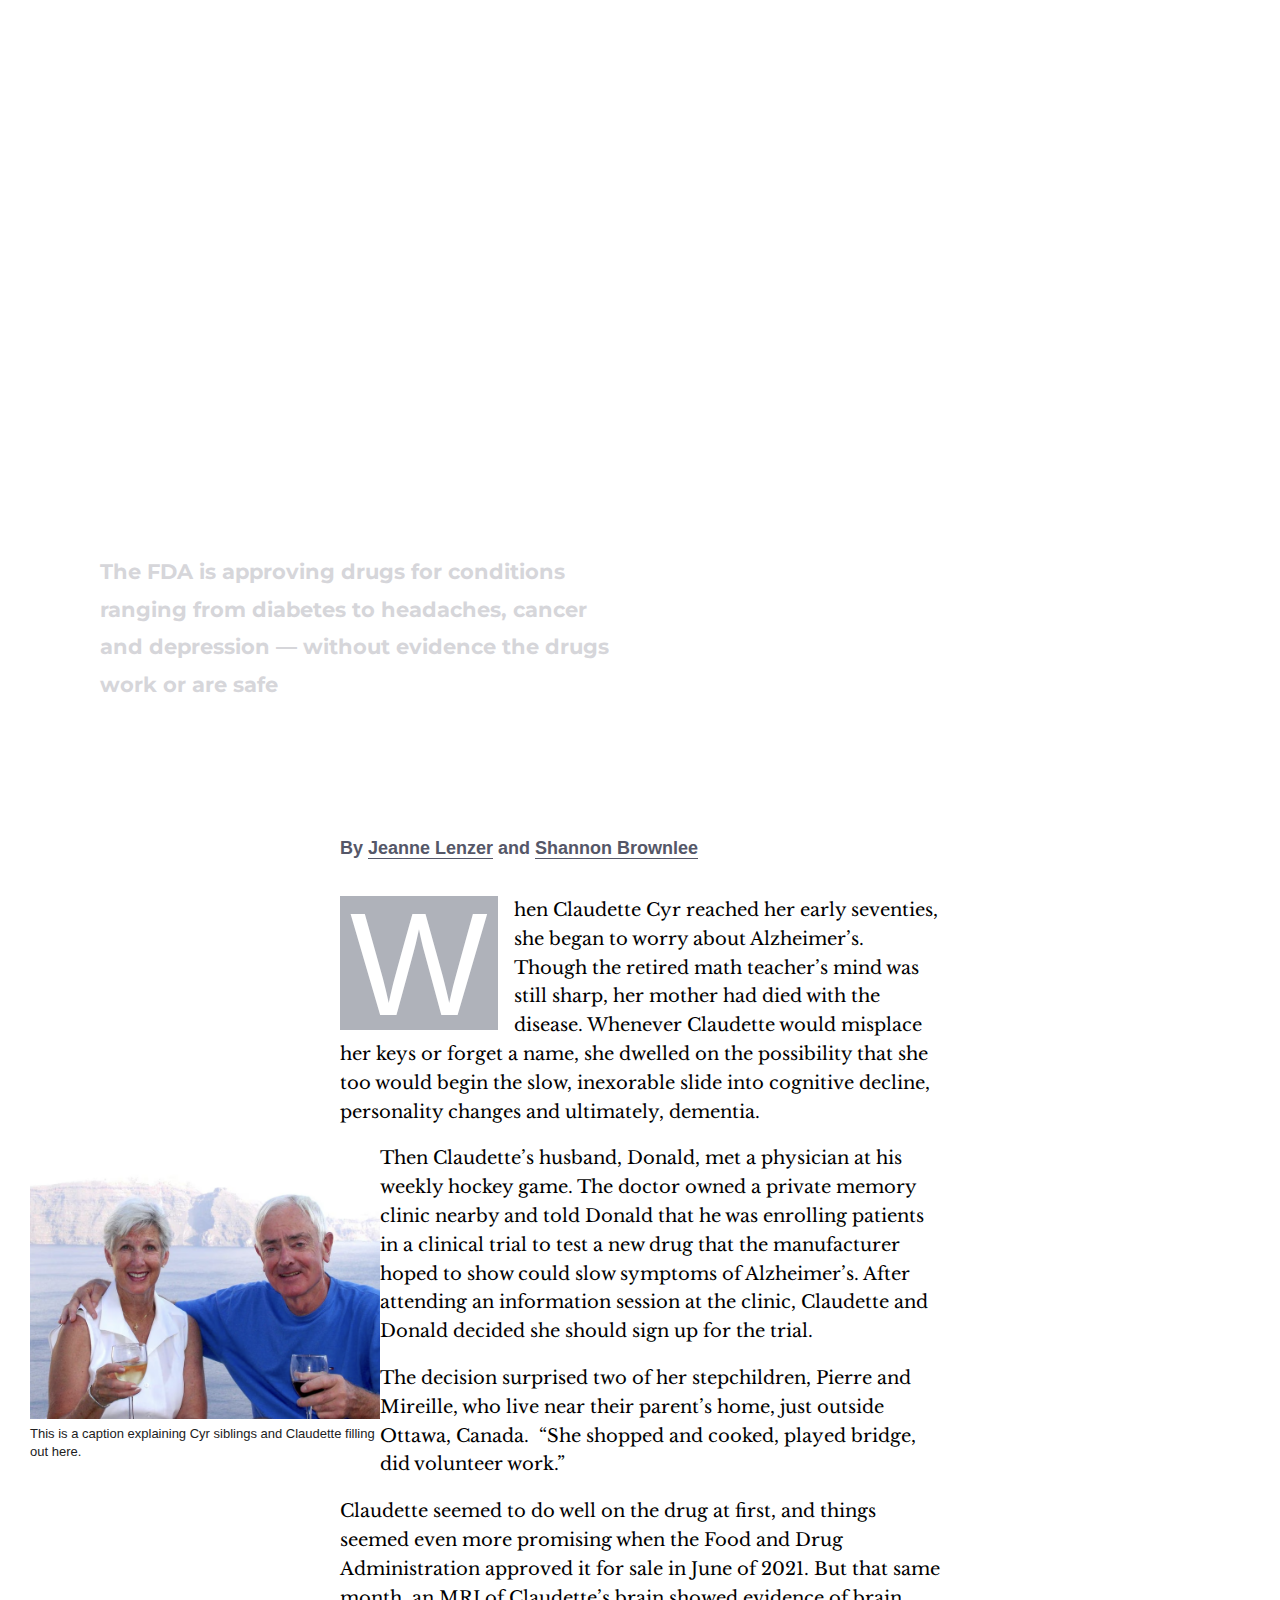
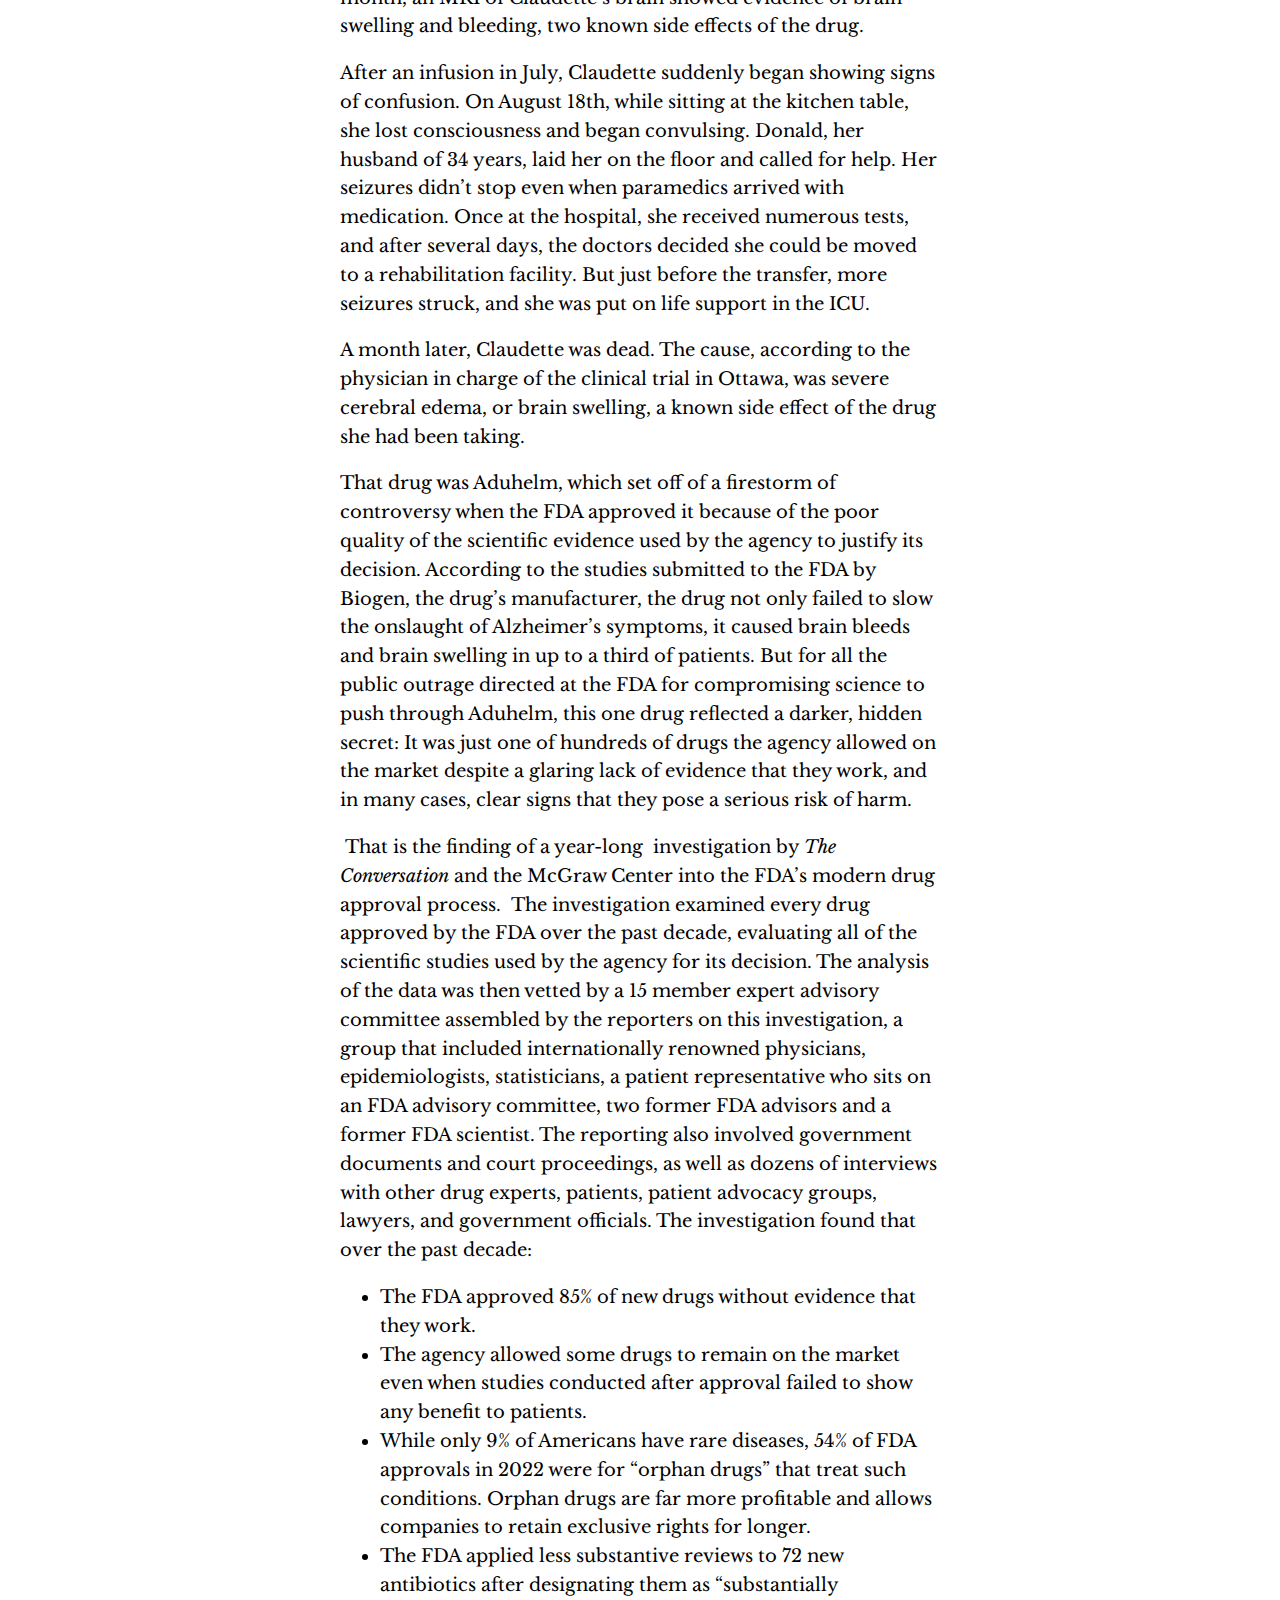
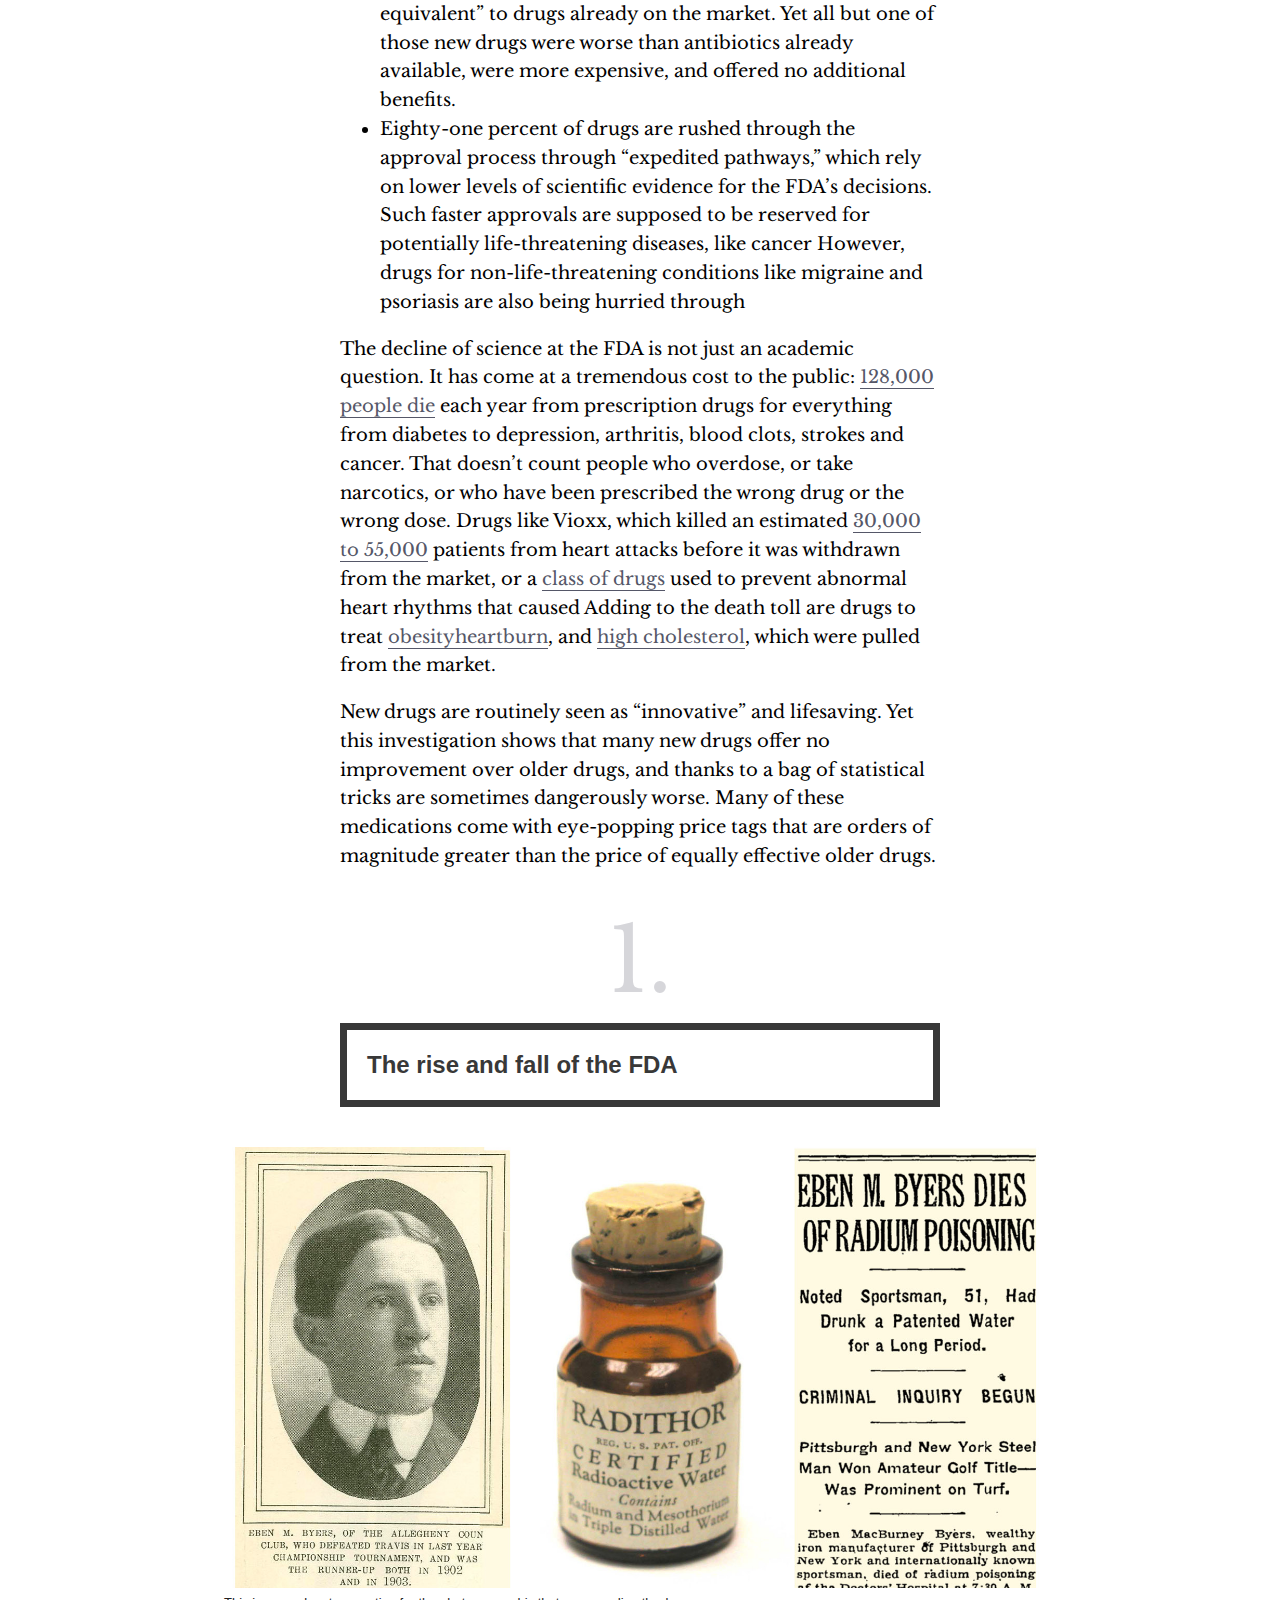
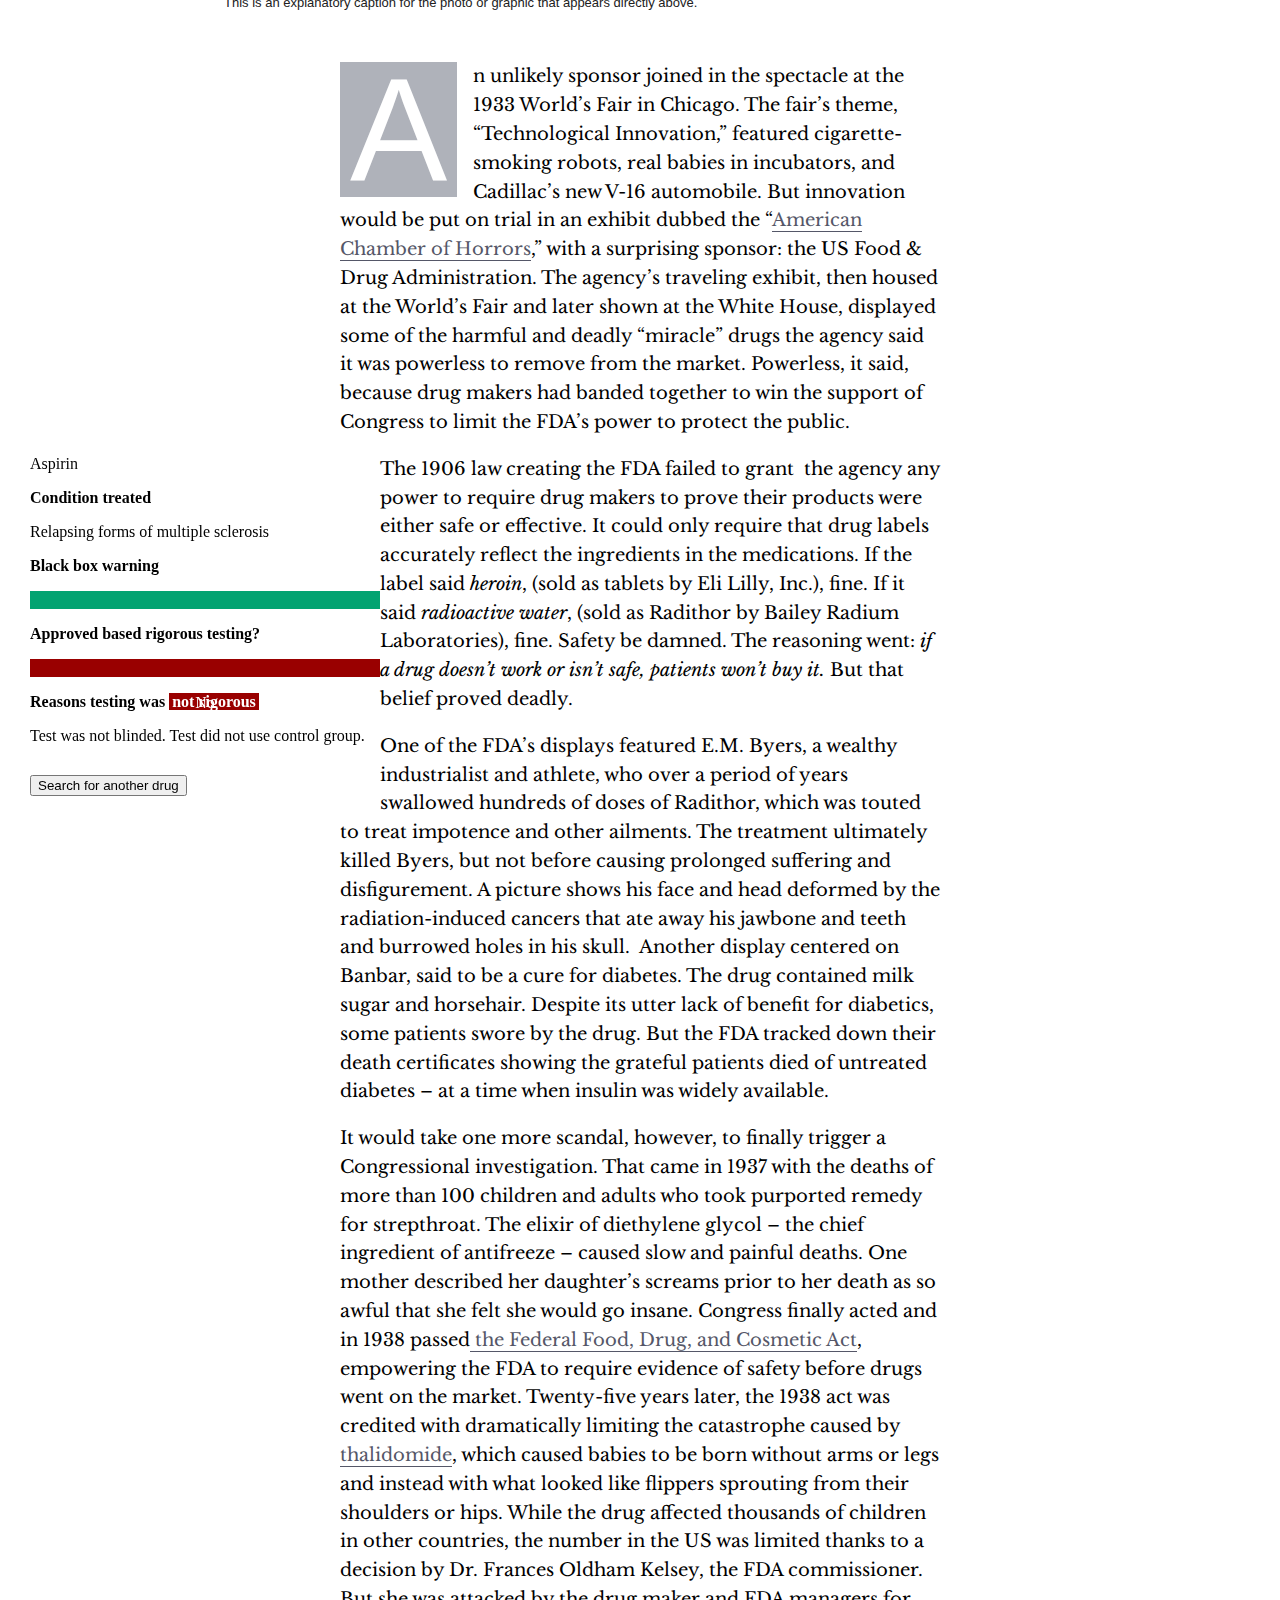
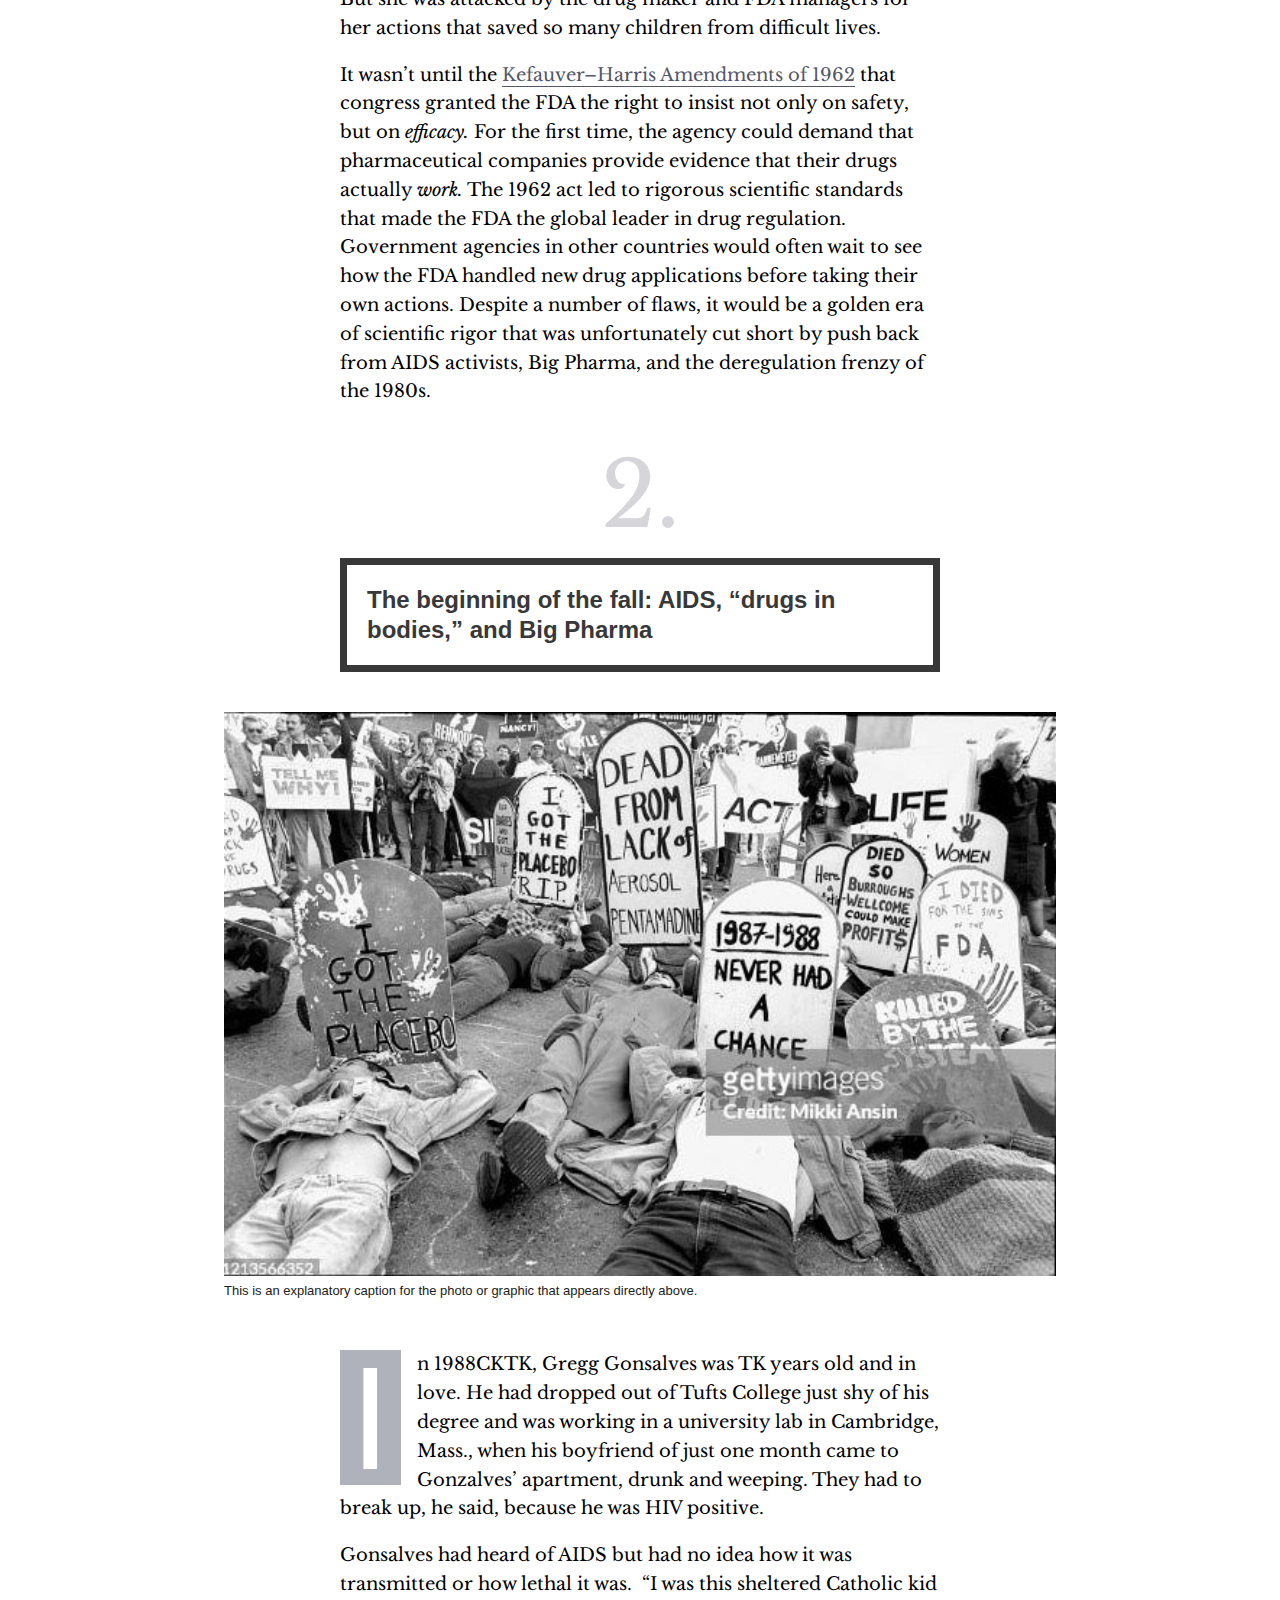
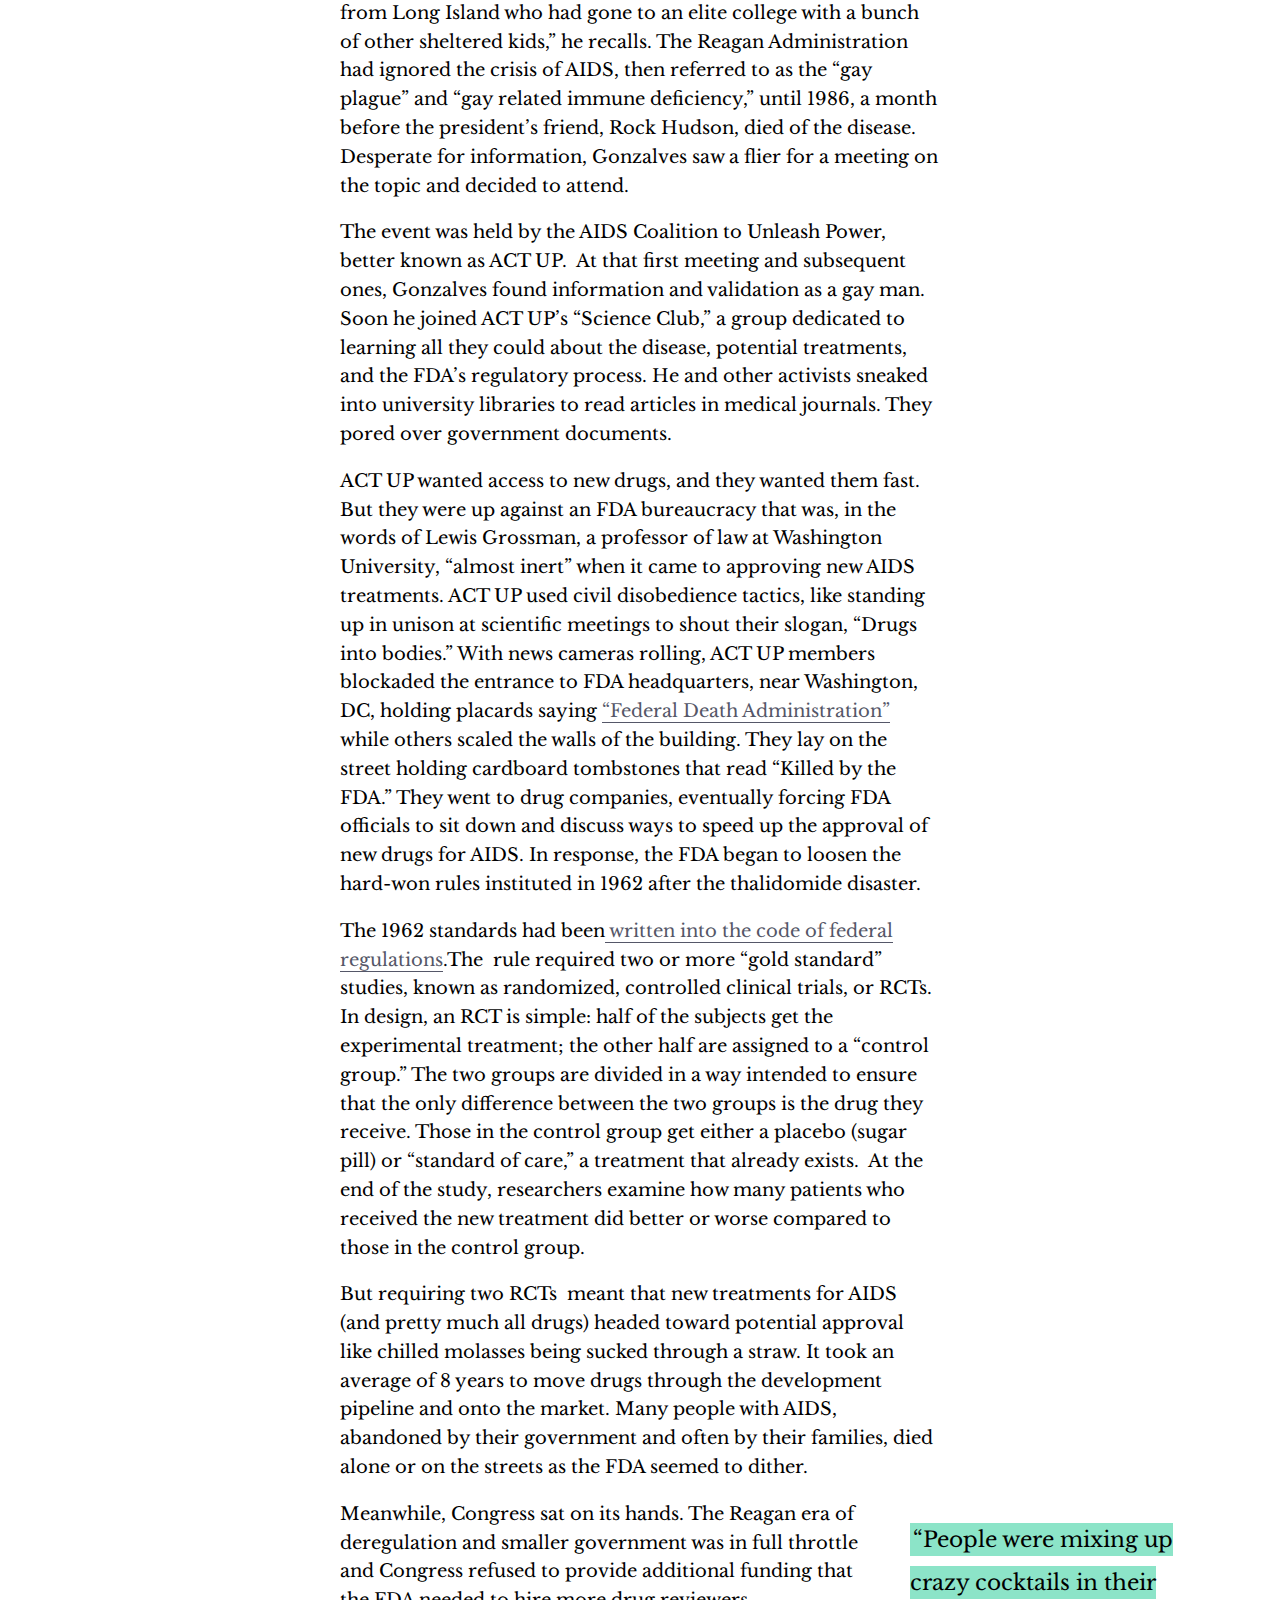
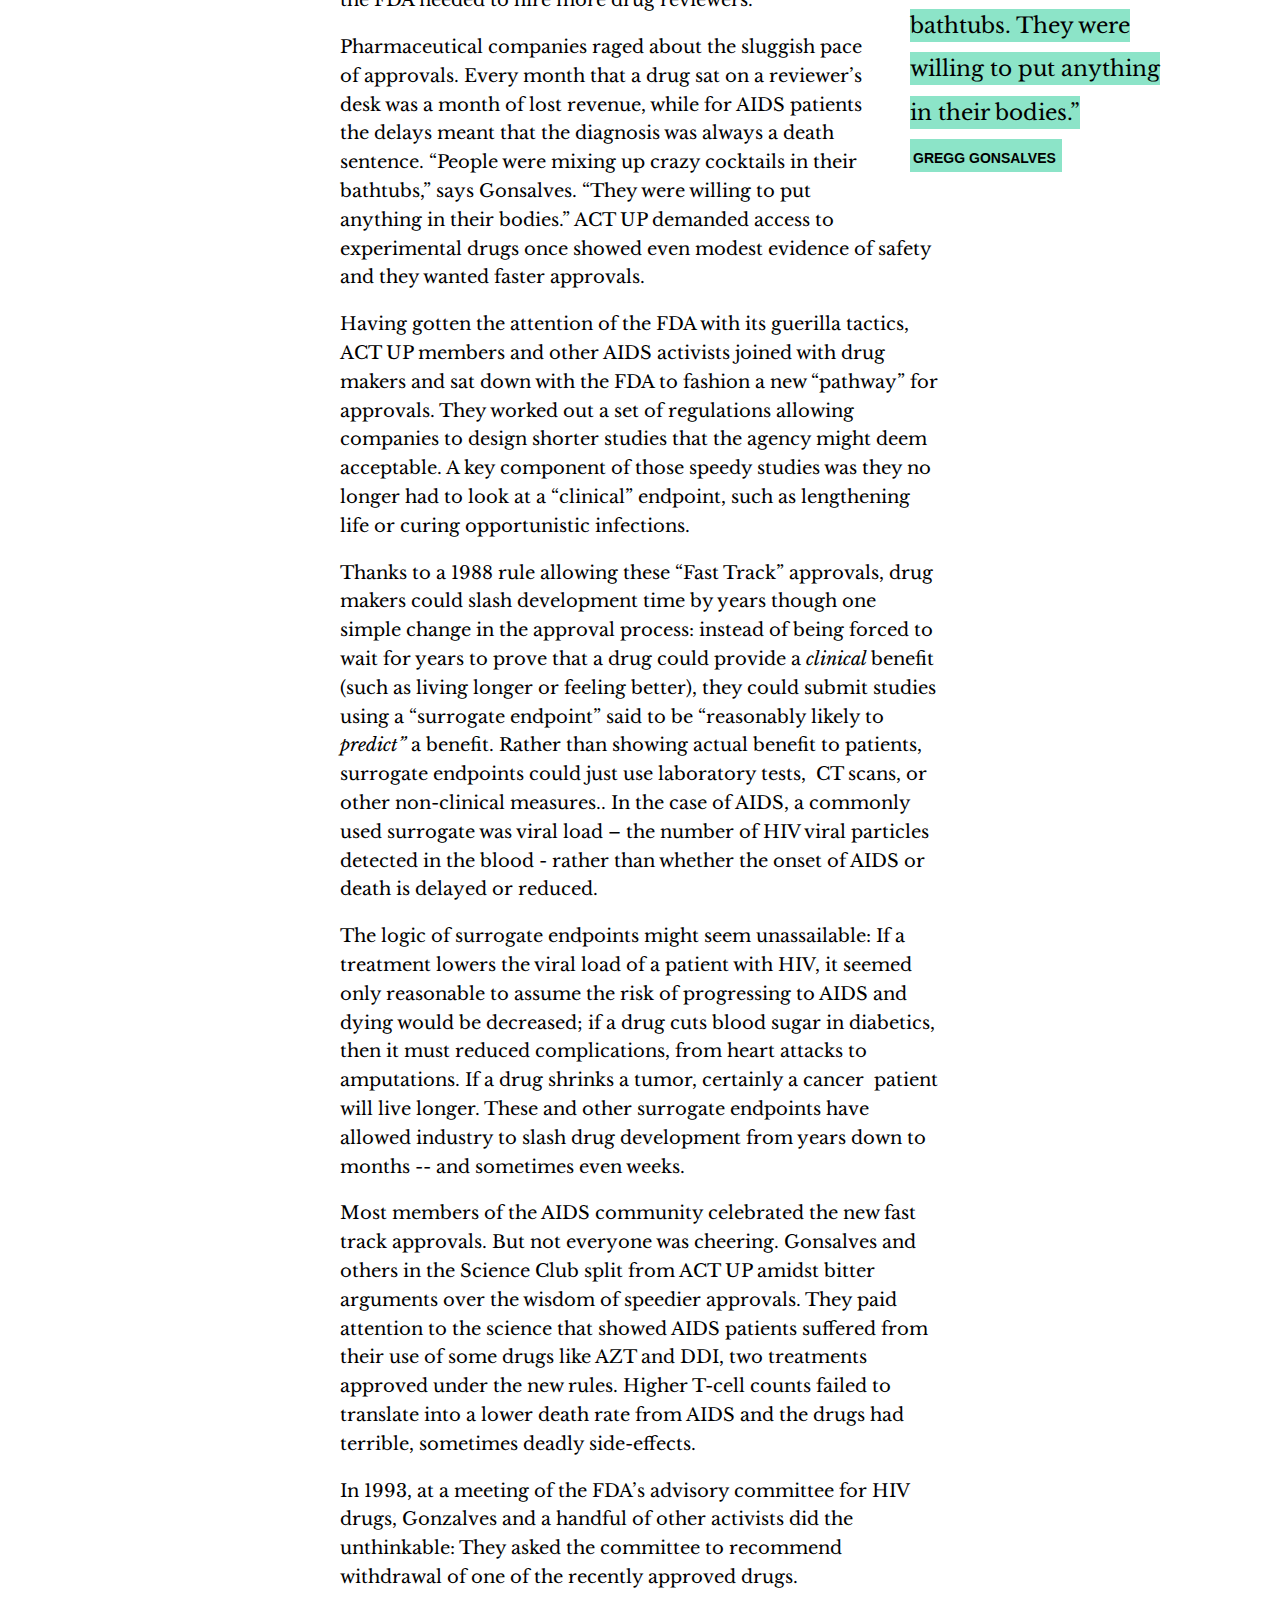
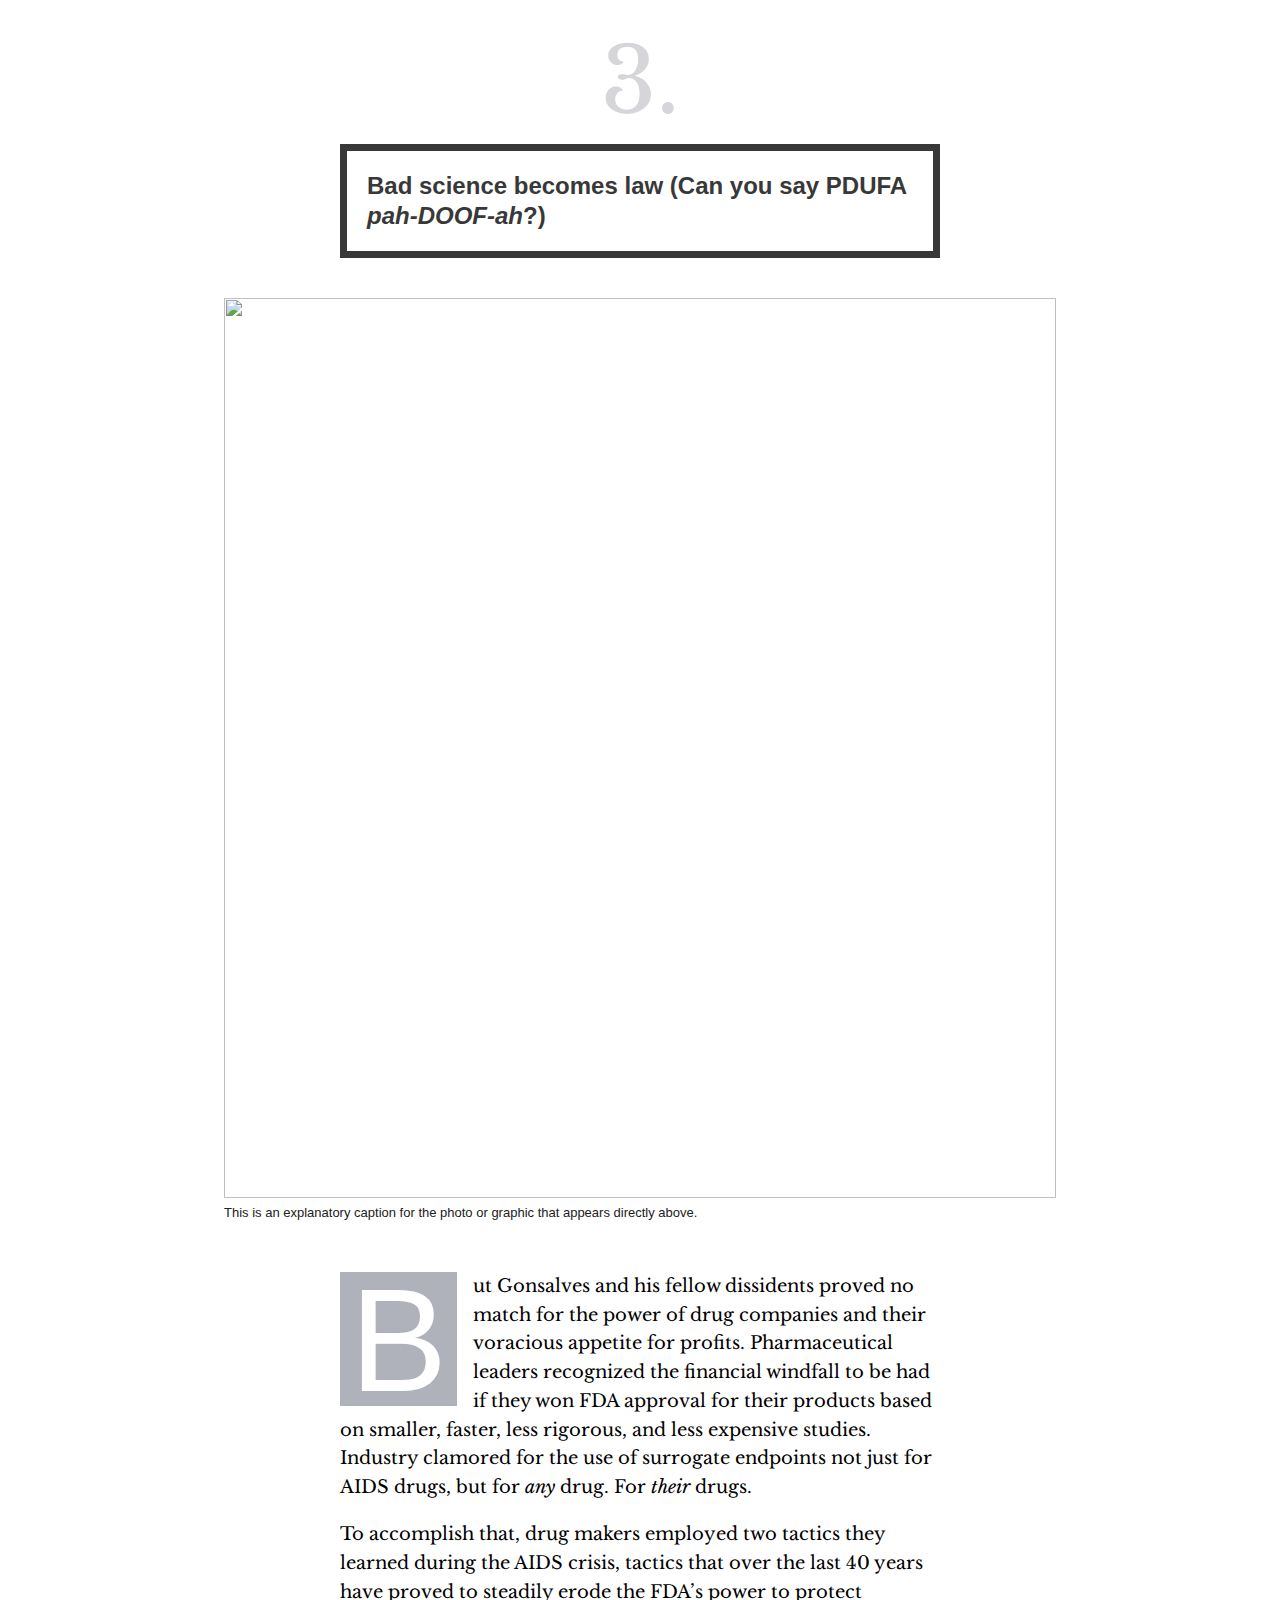
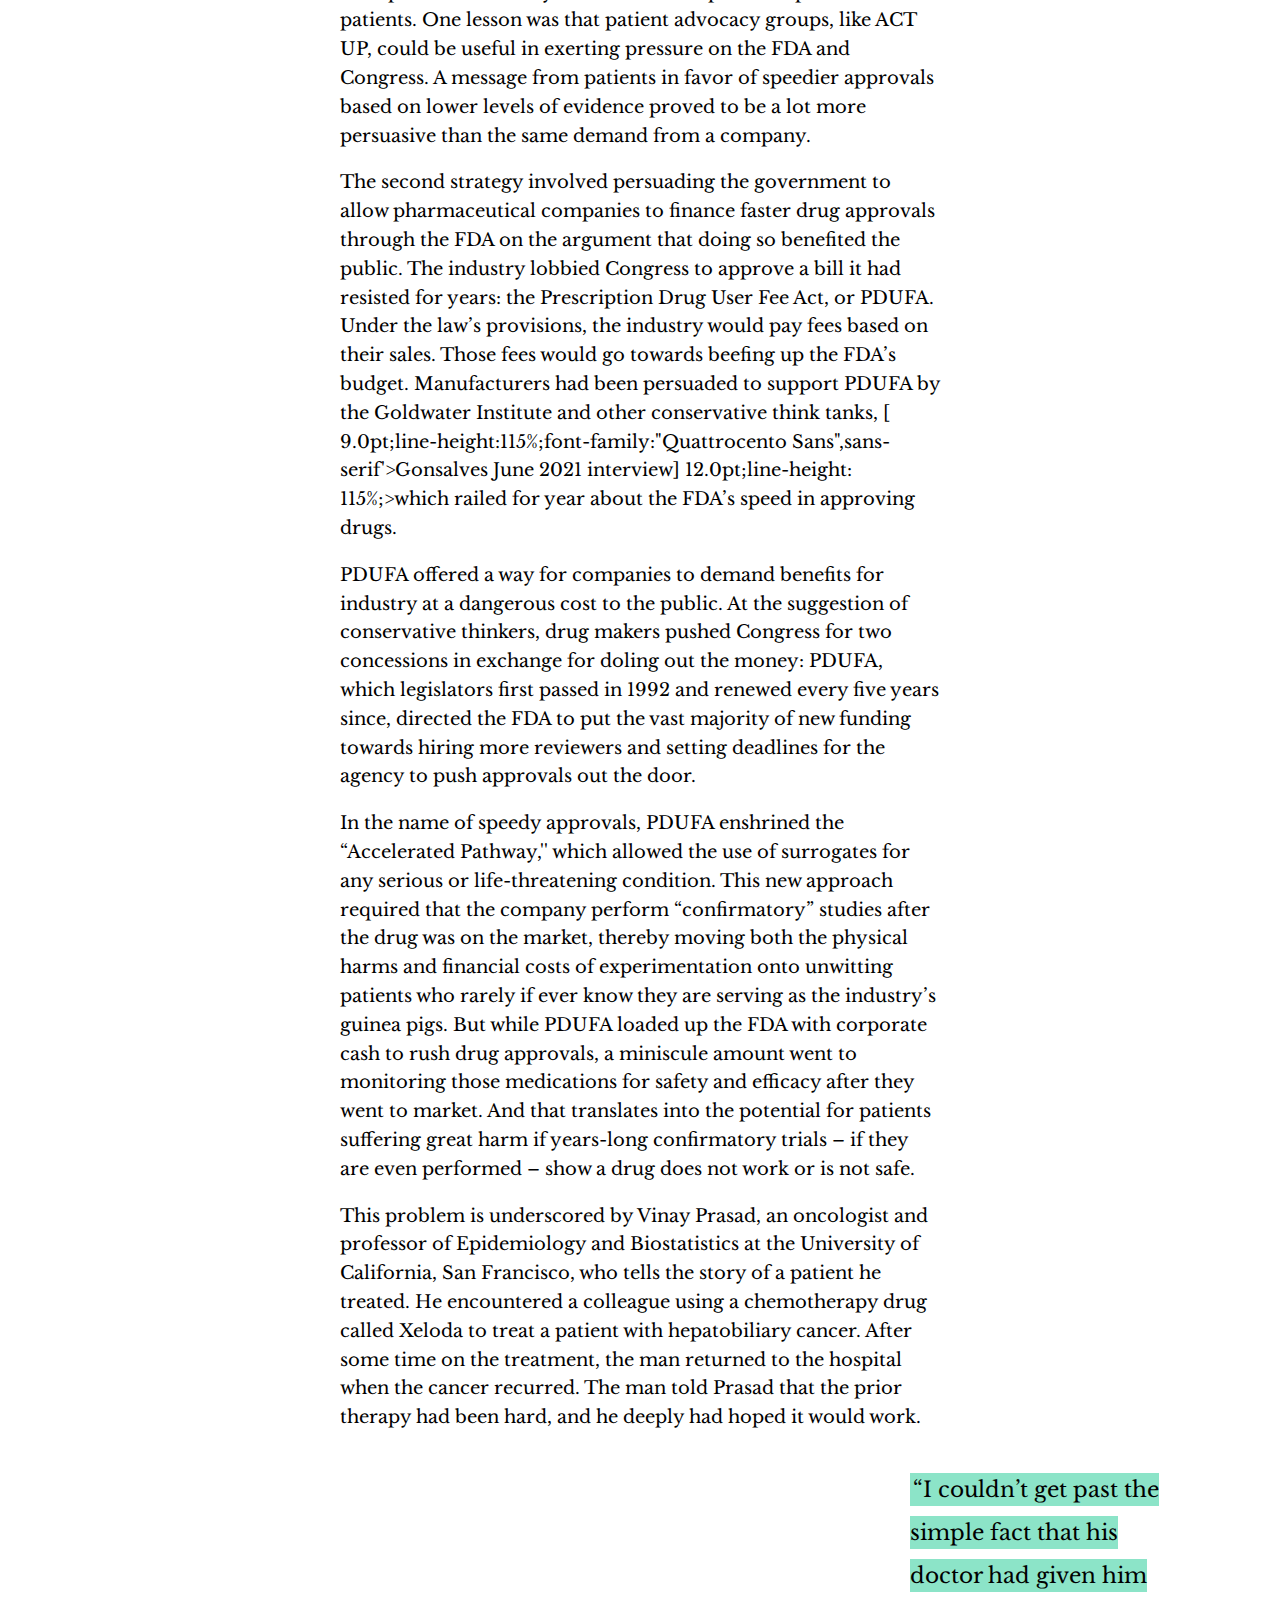
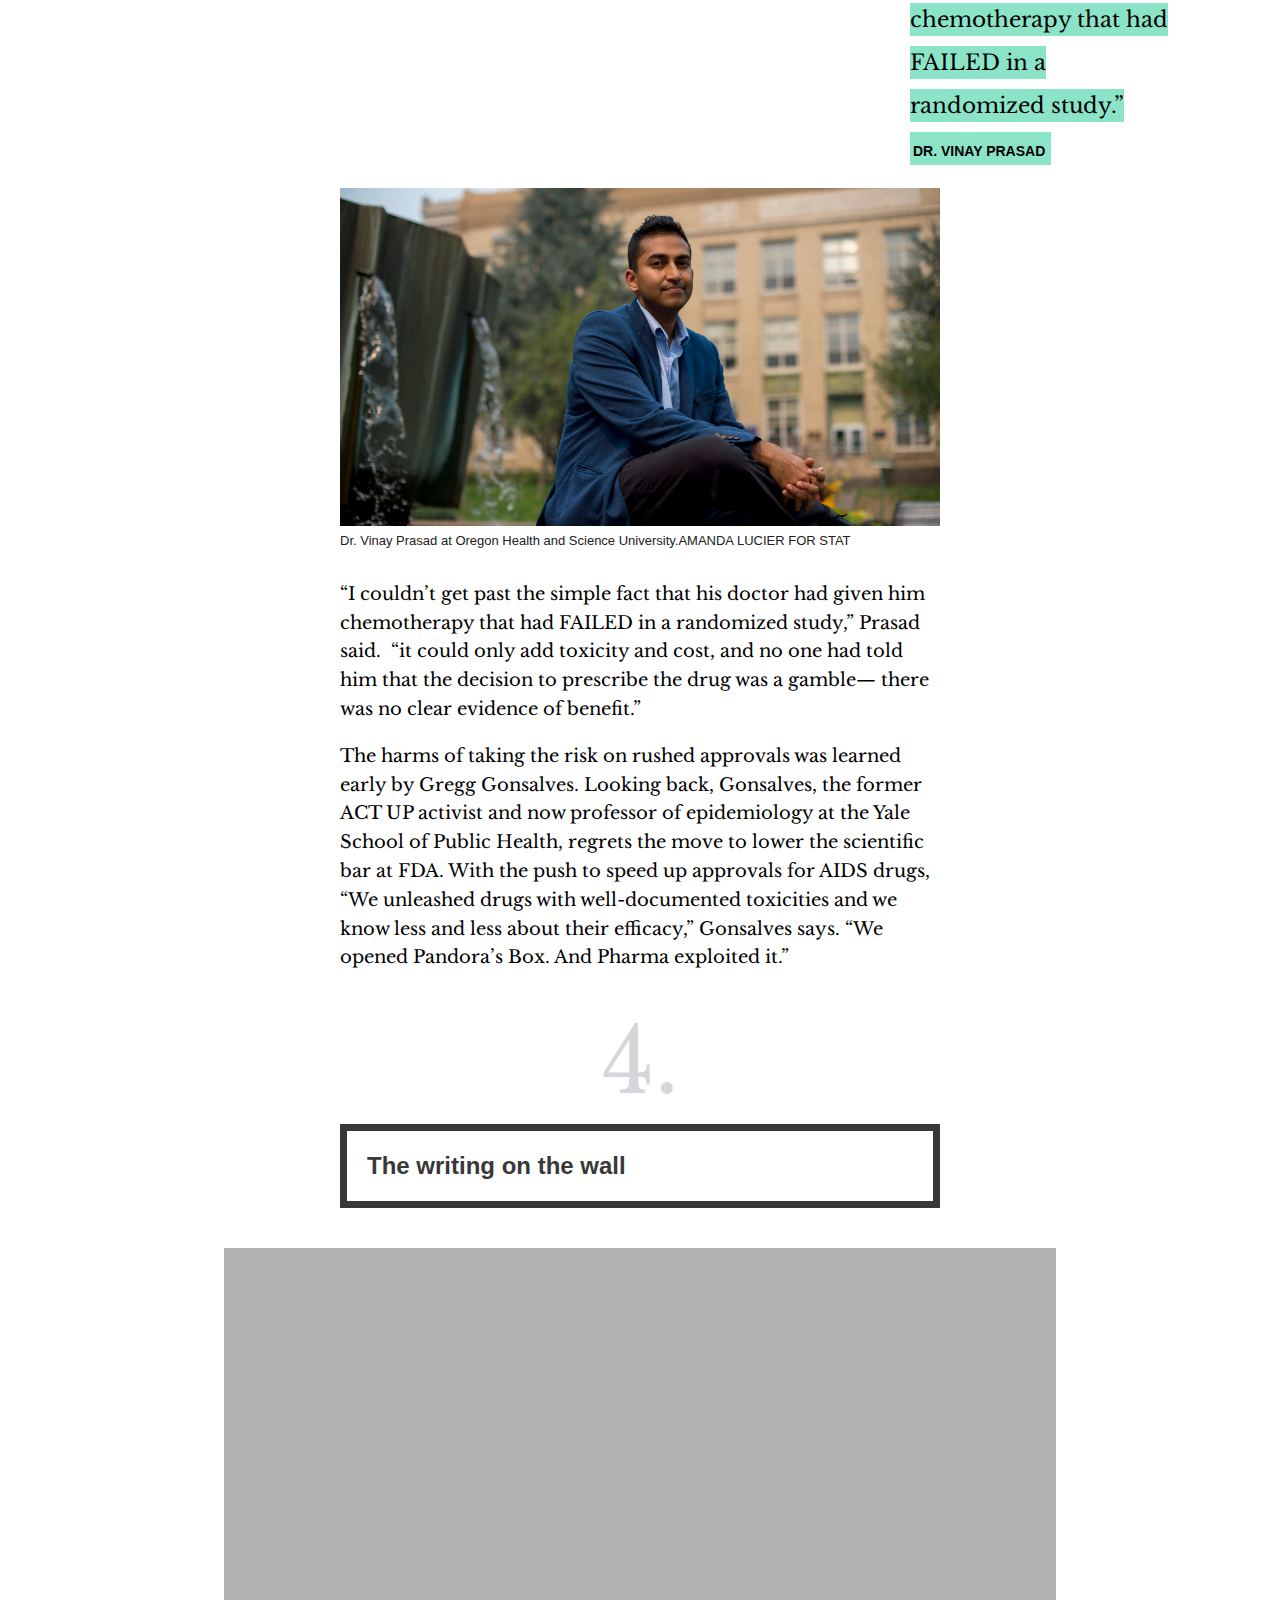
==== commit e241dfd2: "Updated HTML" ====
--- a/storyboard/index.html
+++ b/storyboard/index.html
@@ -166,7 +166,40 @@
 deadly “miracle” drugs the agency said it was powerless to remove from the
 market. Powerless, it said, because drug makers had banded together to win the
 support of Congress to limit the FDA’s power to protect the public.</p>
-
+        
+        </div>
+    </div>    
+
+<!-- ---------------------- DRUG LOOKUP BOX --------------------------- -->    
+<div class="grid-two " style="position:sticky; top:20px">
+        <div class="drugbox">
+        <form action="/action_page.php">
+        <label for="fname">Aspirin</label><br>
+        </form>
+                    <!-- <p><b>Scientific name:</b> Acetomiphen</p> -->
+
+        
+        <div id="basicinfo">
+            <p><b>Condition treated</b></p>
+            <p style="grid-column-start: 2; grid-column-end: 4; font-weight: 400">Relapsing forms of multiple sclerosis </p>
+            <p><b>Black box warning</b></p>
+            <p style ="background-color: #02A371; color: white; grid-column-start: 2; grid-column-end: 4; text-align: center"><span style="position: relative;top: 25px;">No</span></p>
+            <p><b>Approved based rigorous testing?</b></p>
+            <p style ="background-color: #990000; color: white; grid-column-start: 2; grid-column-end: 4; text-align: center"><span style="position: relative;top: 35px;">No</span></p>
+        </div>
+       
+            <p><b>Reasons testing was <span style="background-color: #990000; color:white;padding: 0 3px;">not rigorous</span></b></p>
+            <p>Test was not blinded. Test did not use control group. </p>
+              <form action="/action_page.php" style="margin-top: 30px;">
+        <input type="submit" id="search" value="Search for another drug">
+        </form>      
+        </div>
+    </div>
+    
+    
+<! -- ---------------------  RETURN TO MAIN STORY ---------------------- -->    
+<div class="grid-ten">
+    <div class="content-body">
 <p >The 1906 law creating the FDA failed to grant  the agency any power to require drug
 makers to prove their products were either safe or effective. It could only require
 that drug labels accurately reflect the ingredients in the medications. If the
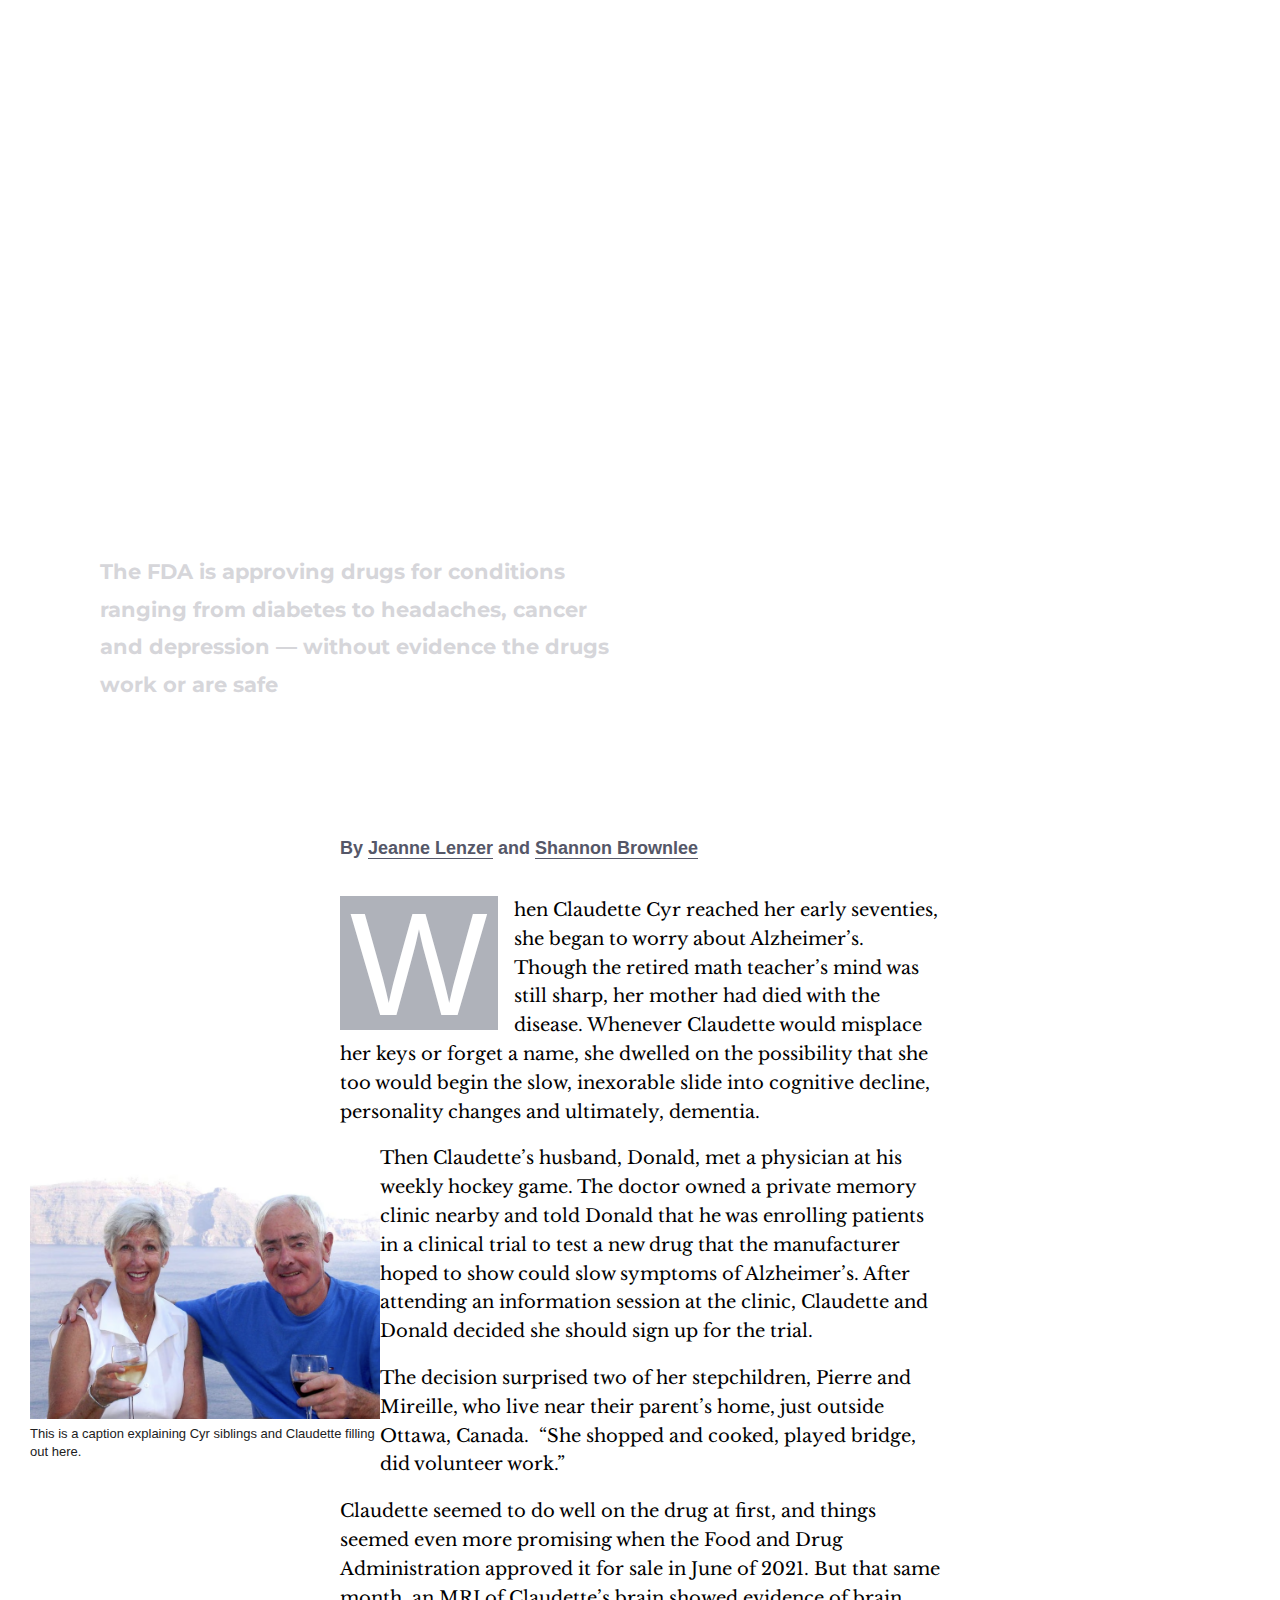
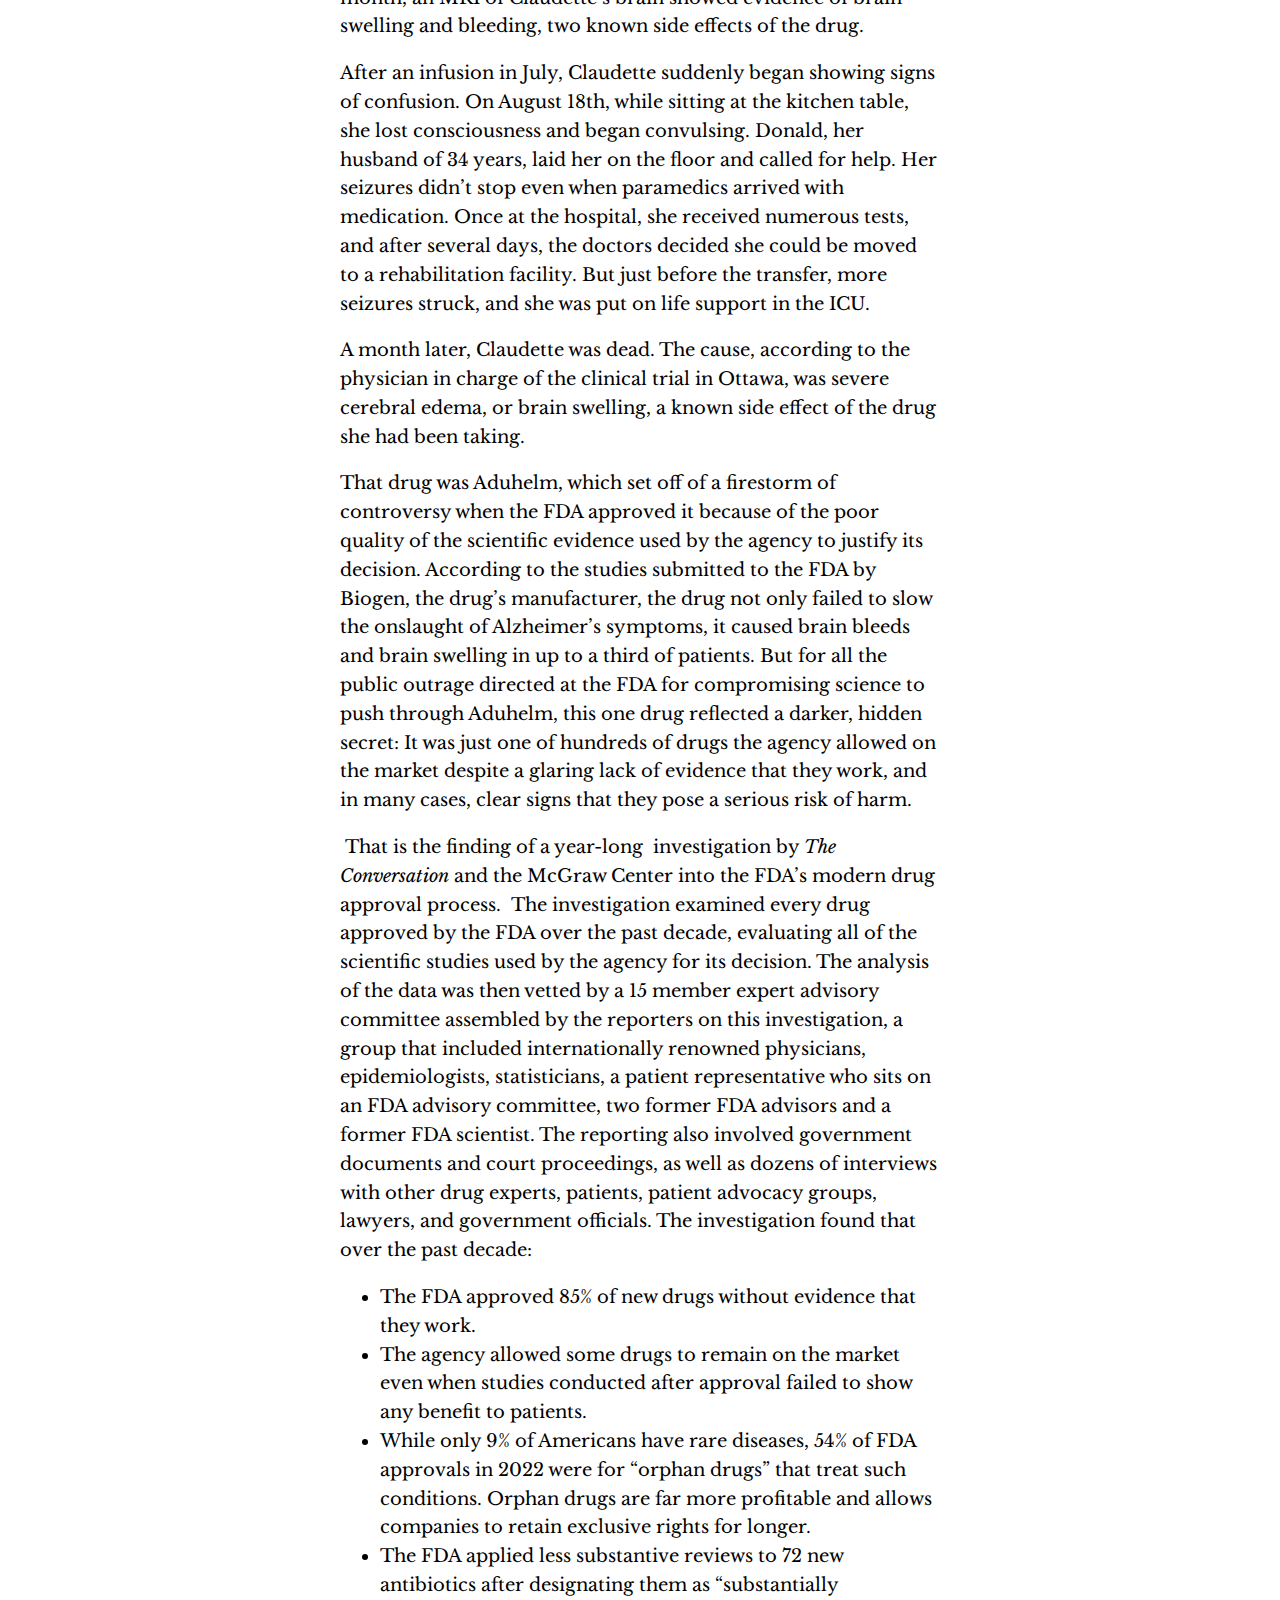
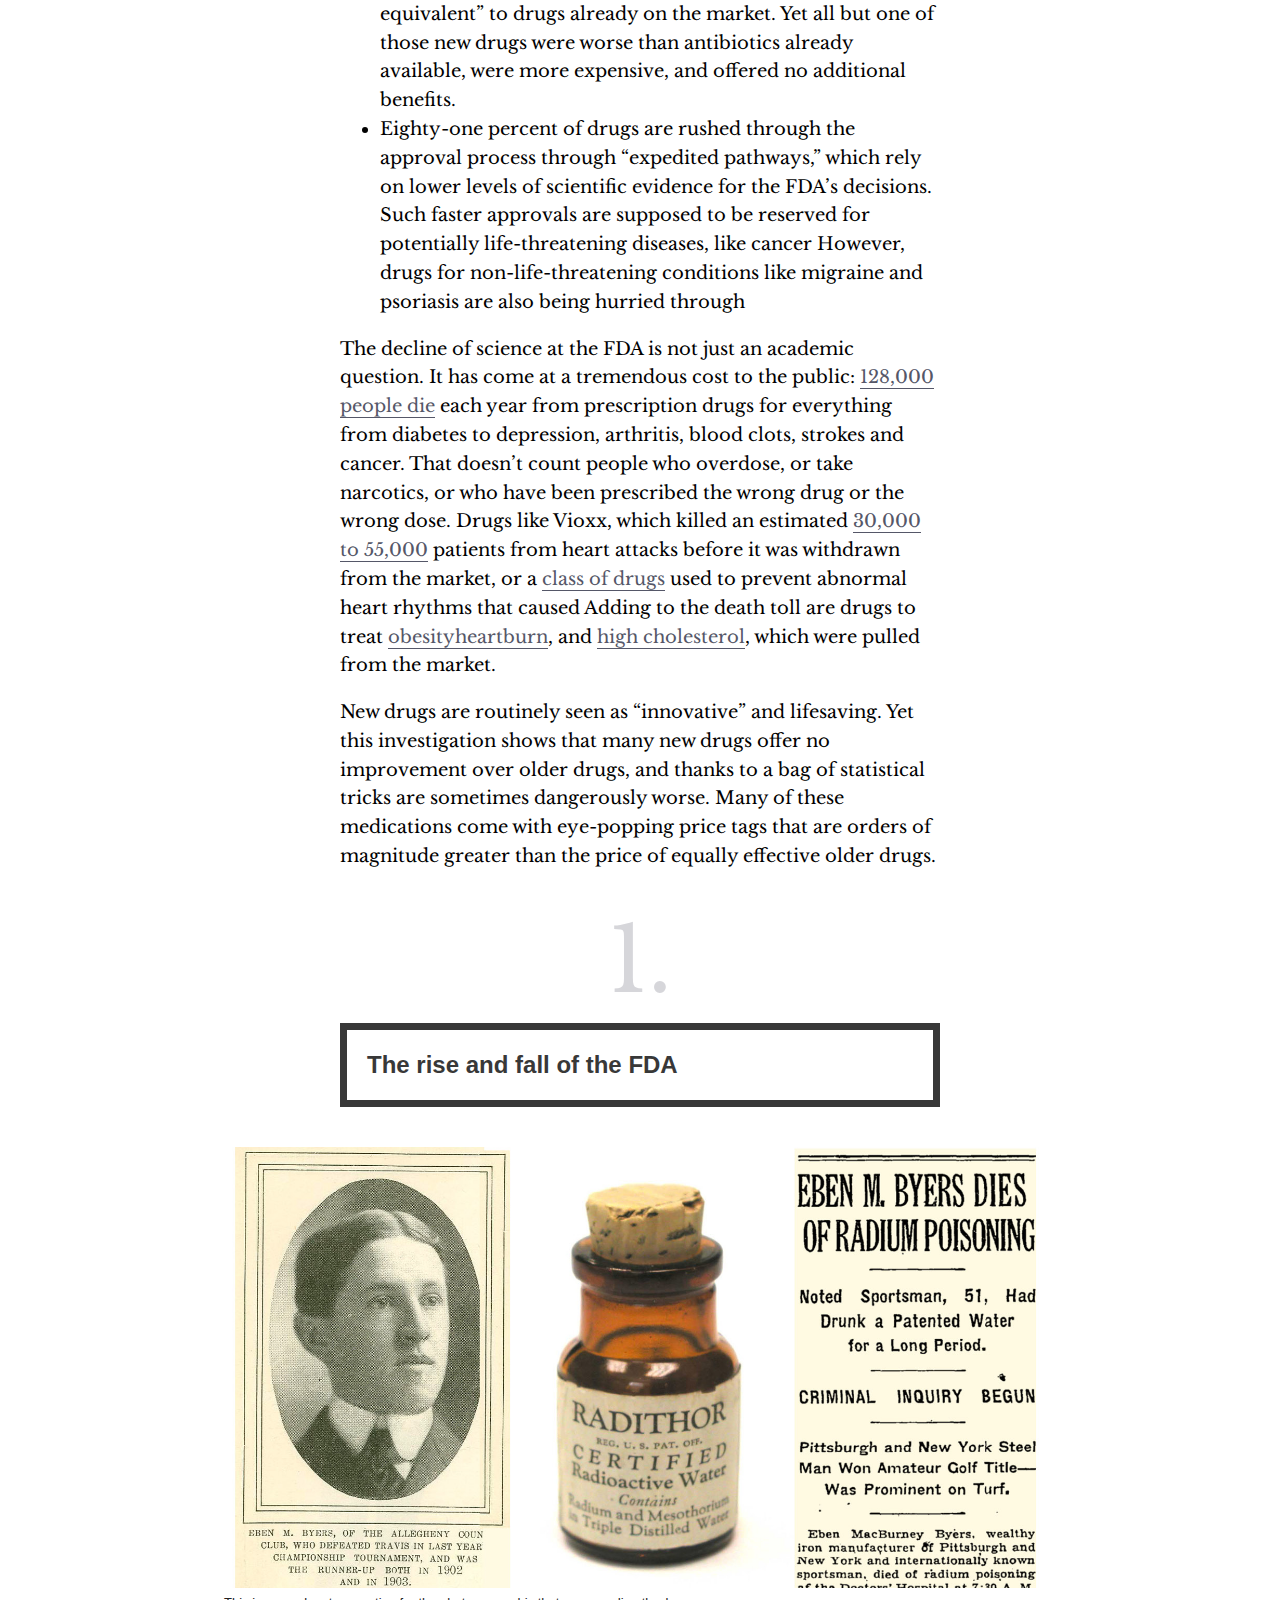
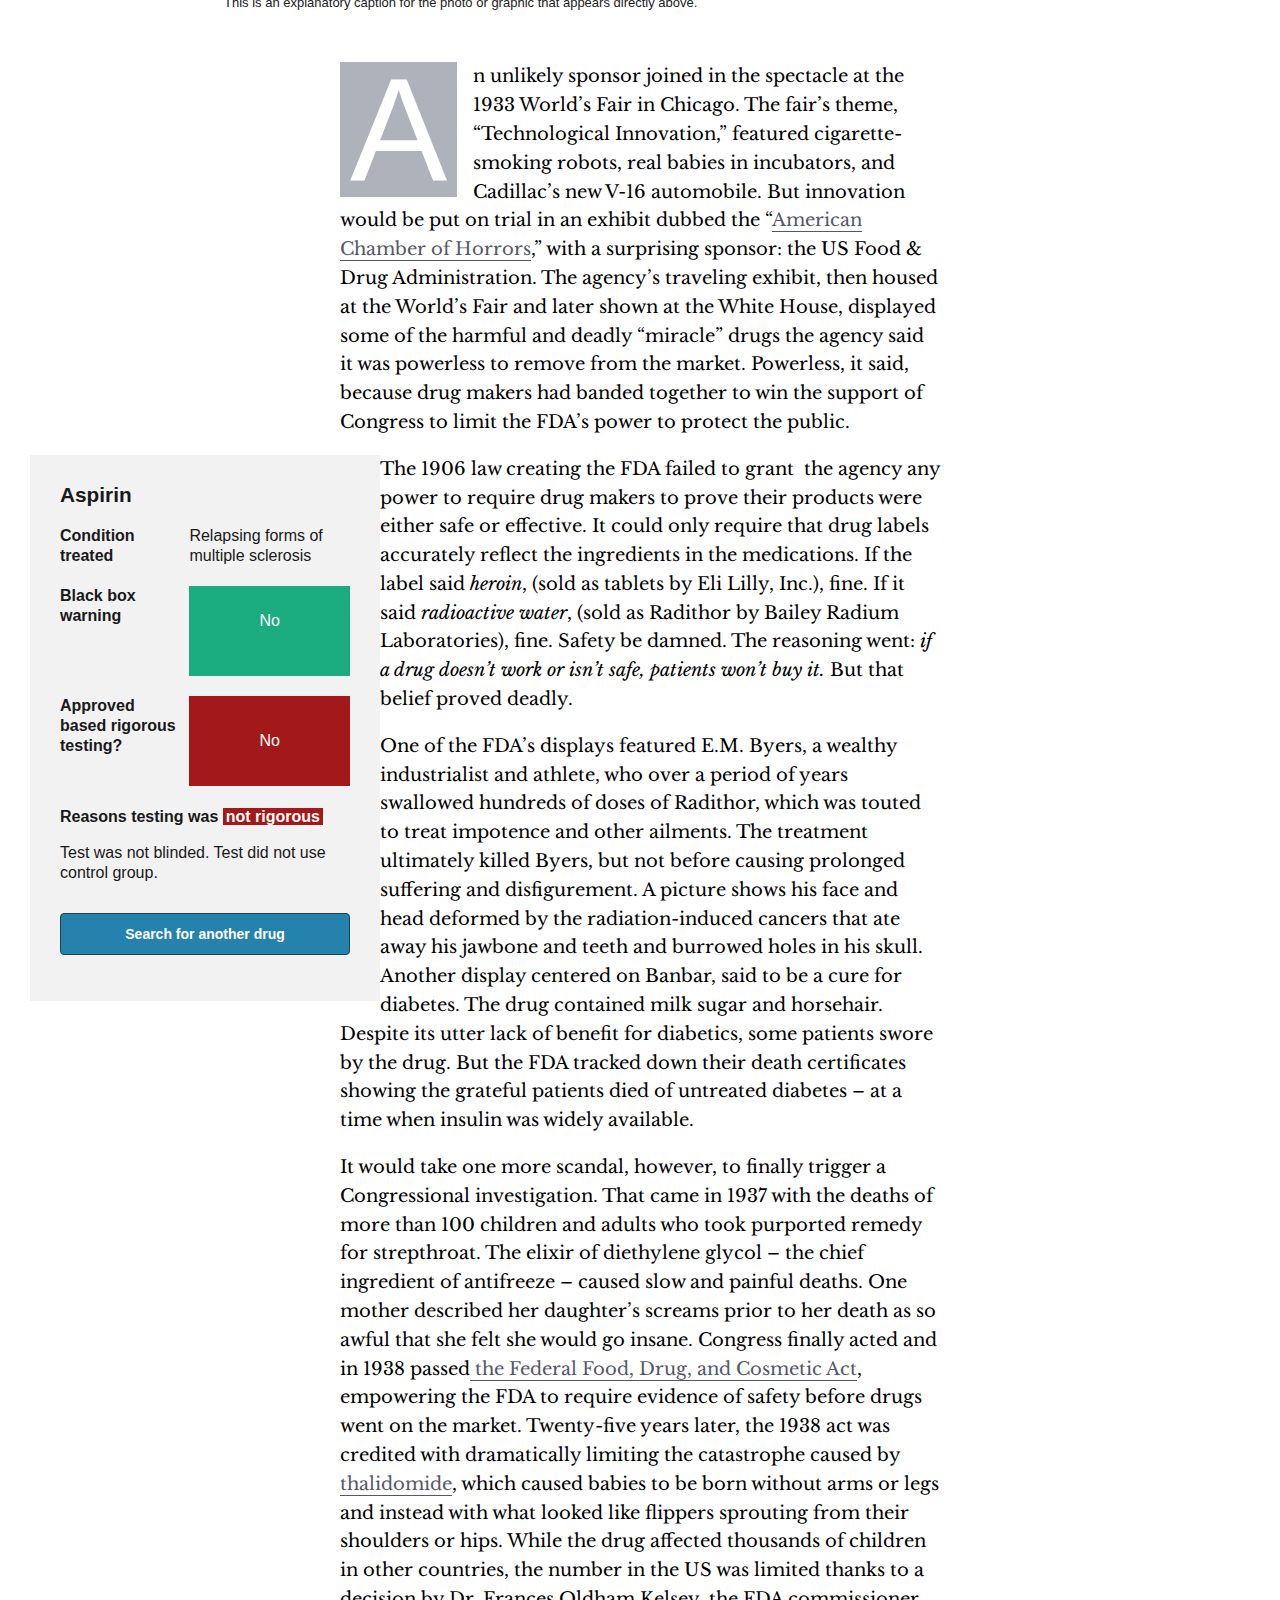
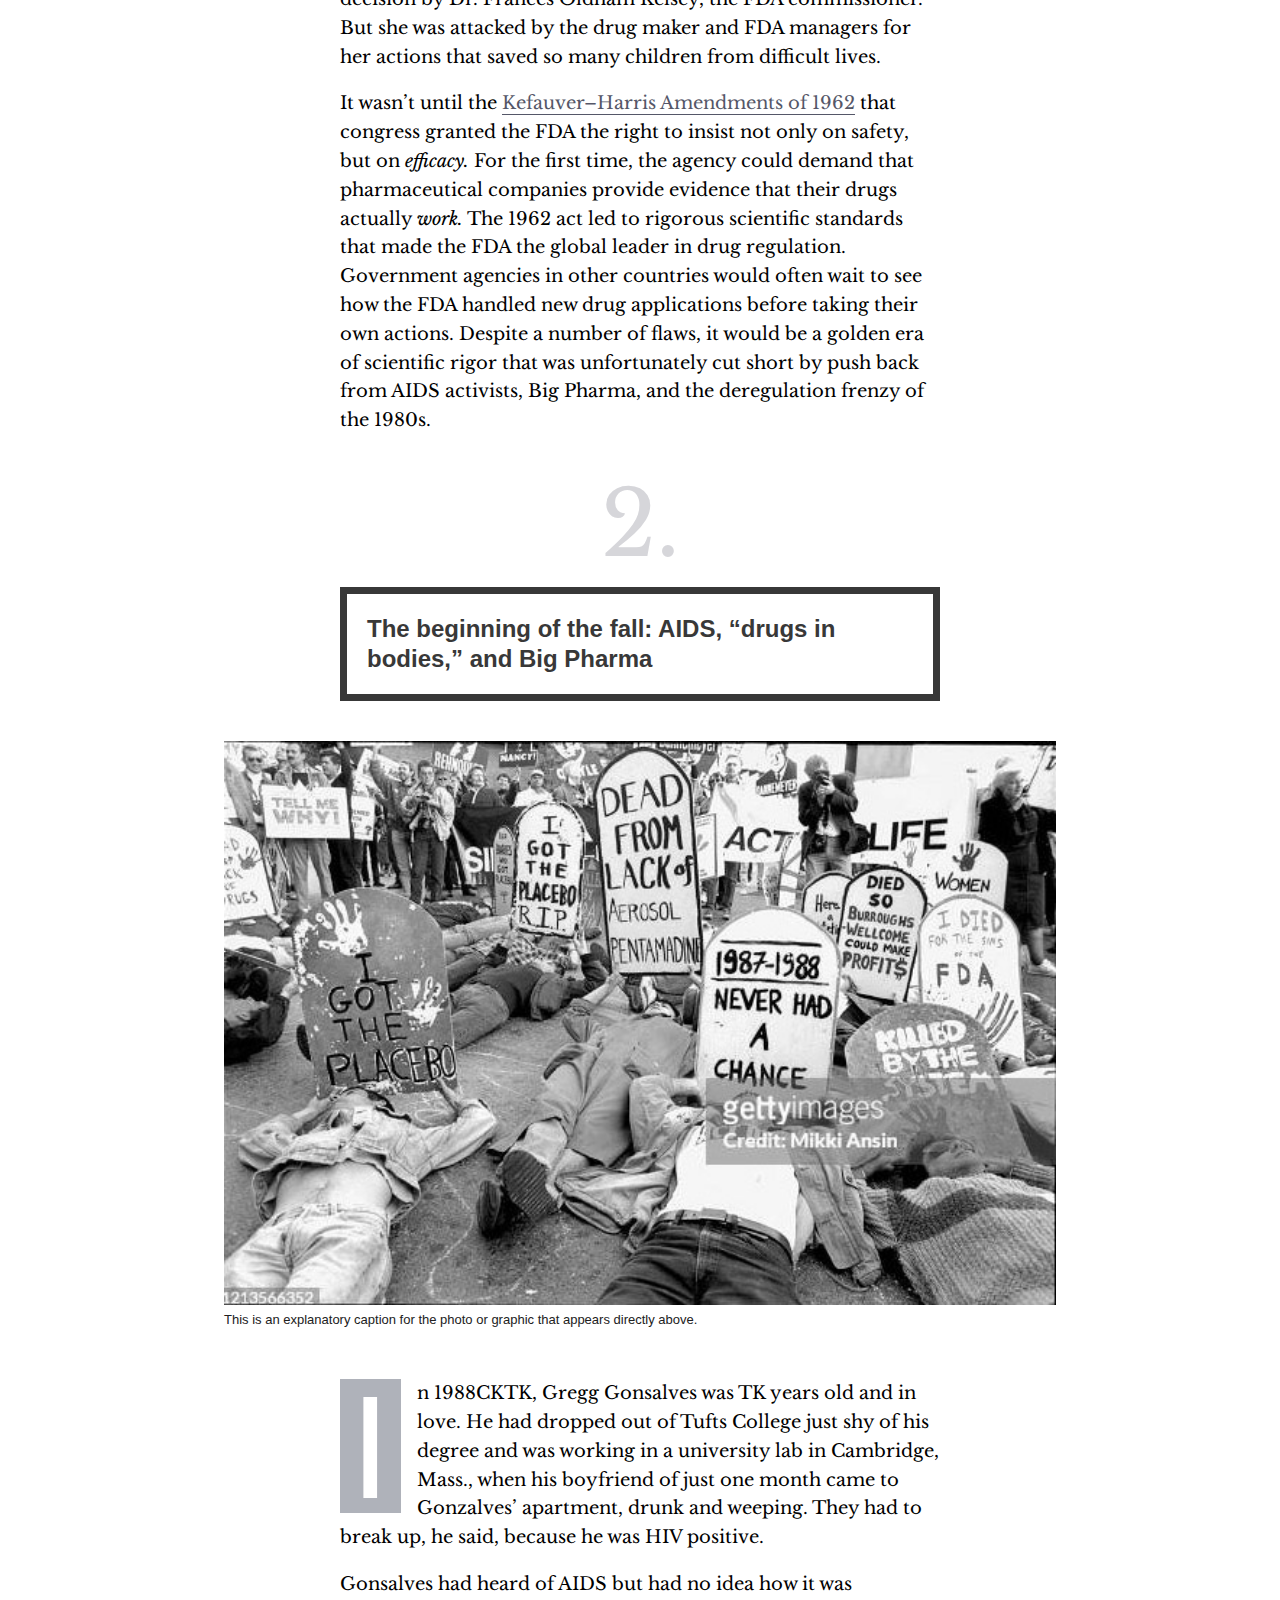
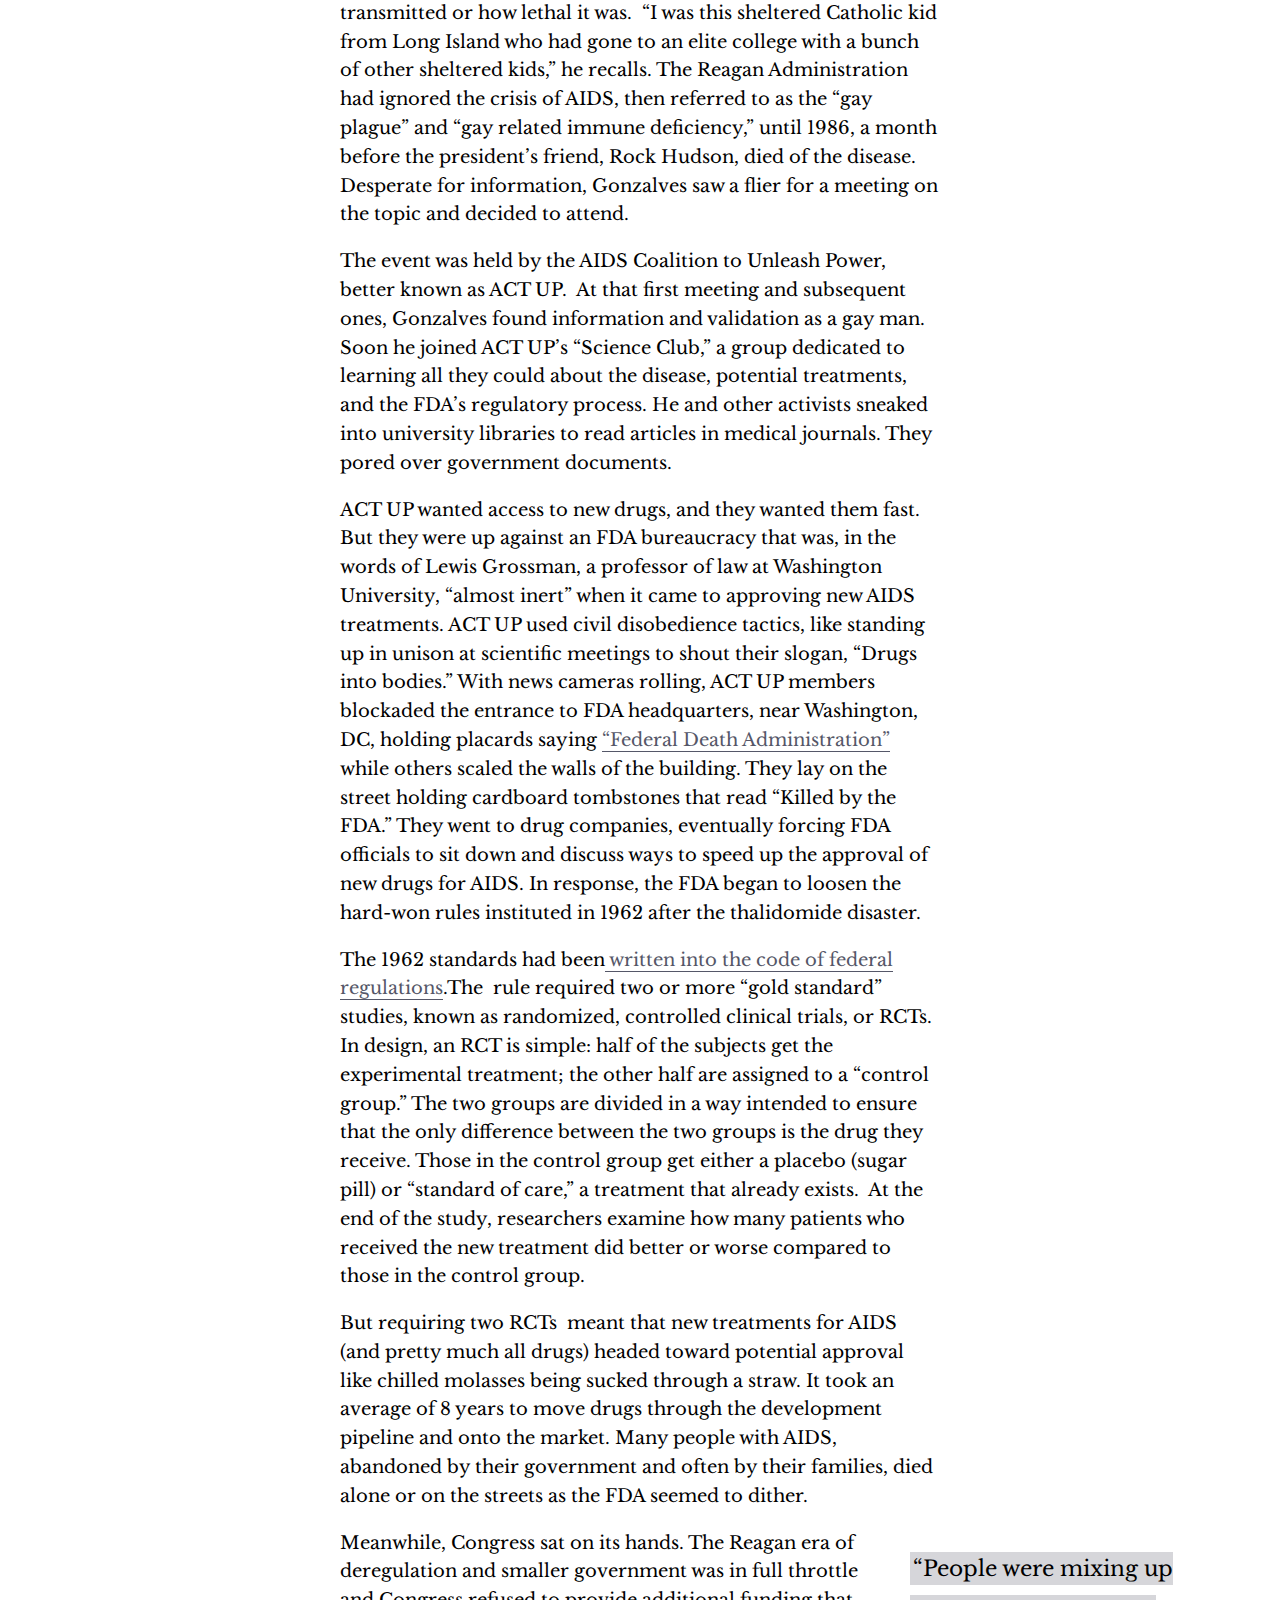
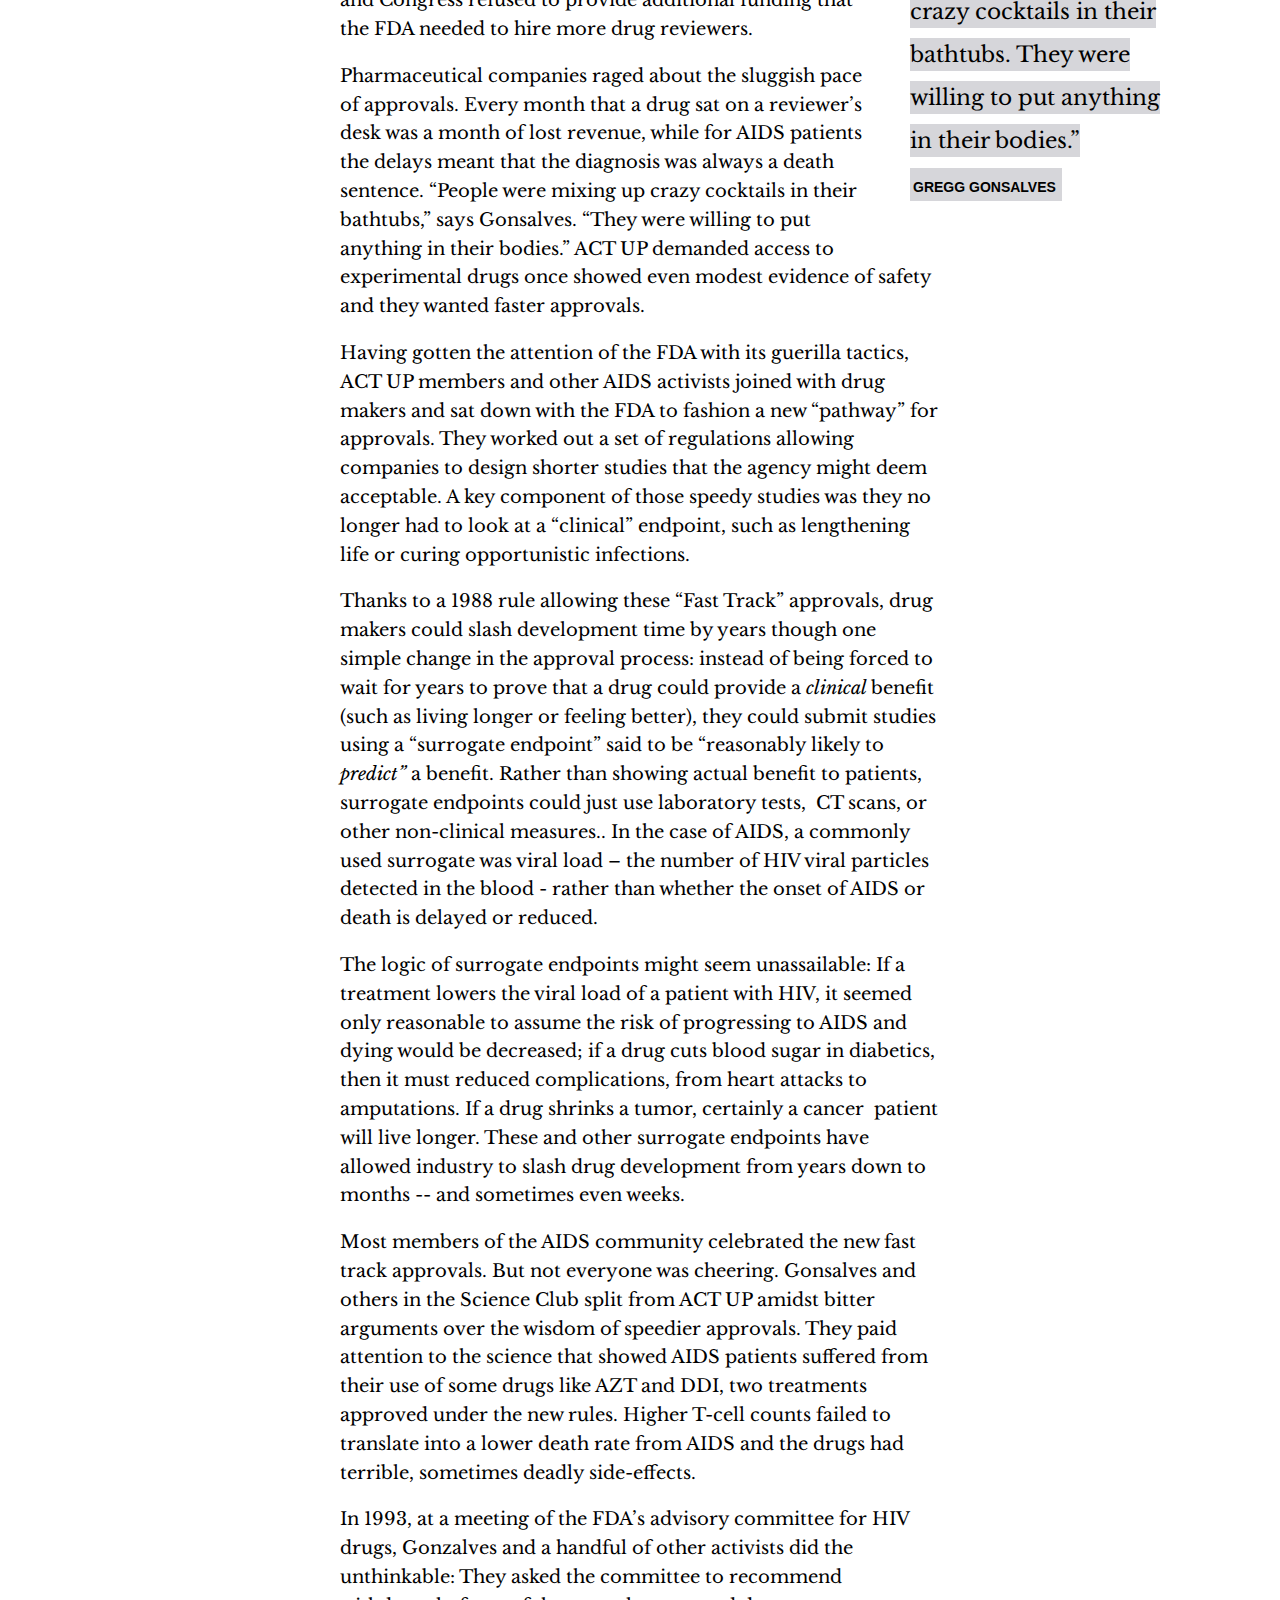
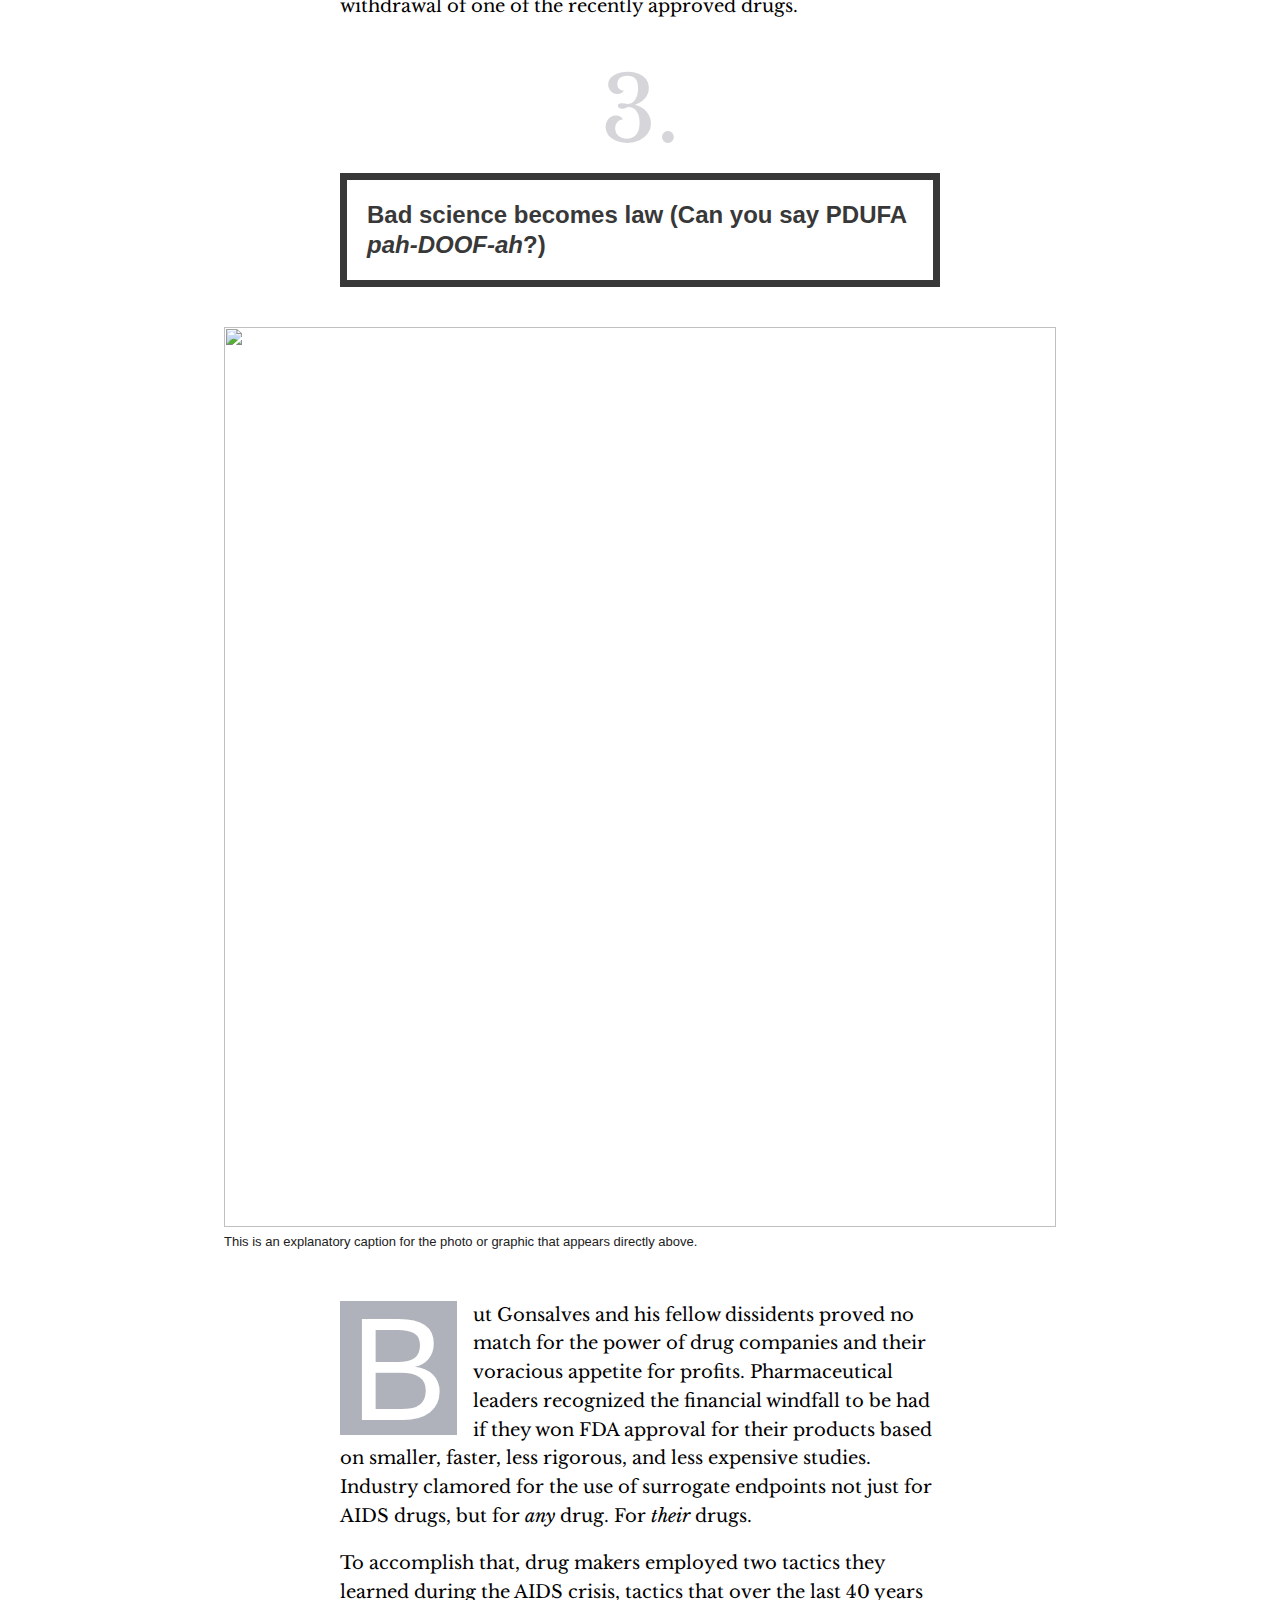
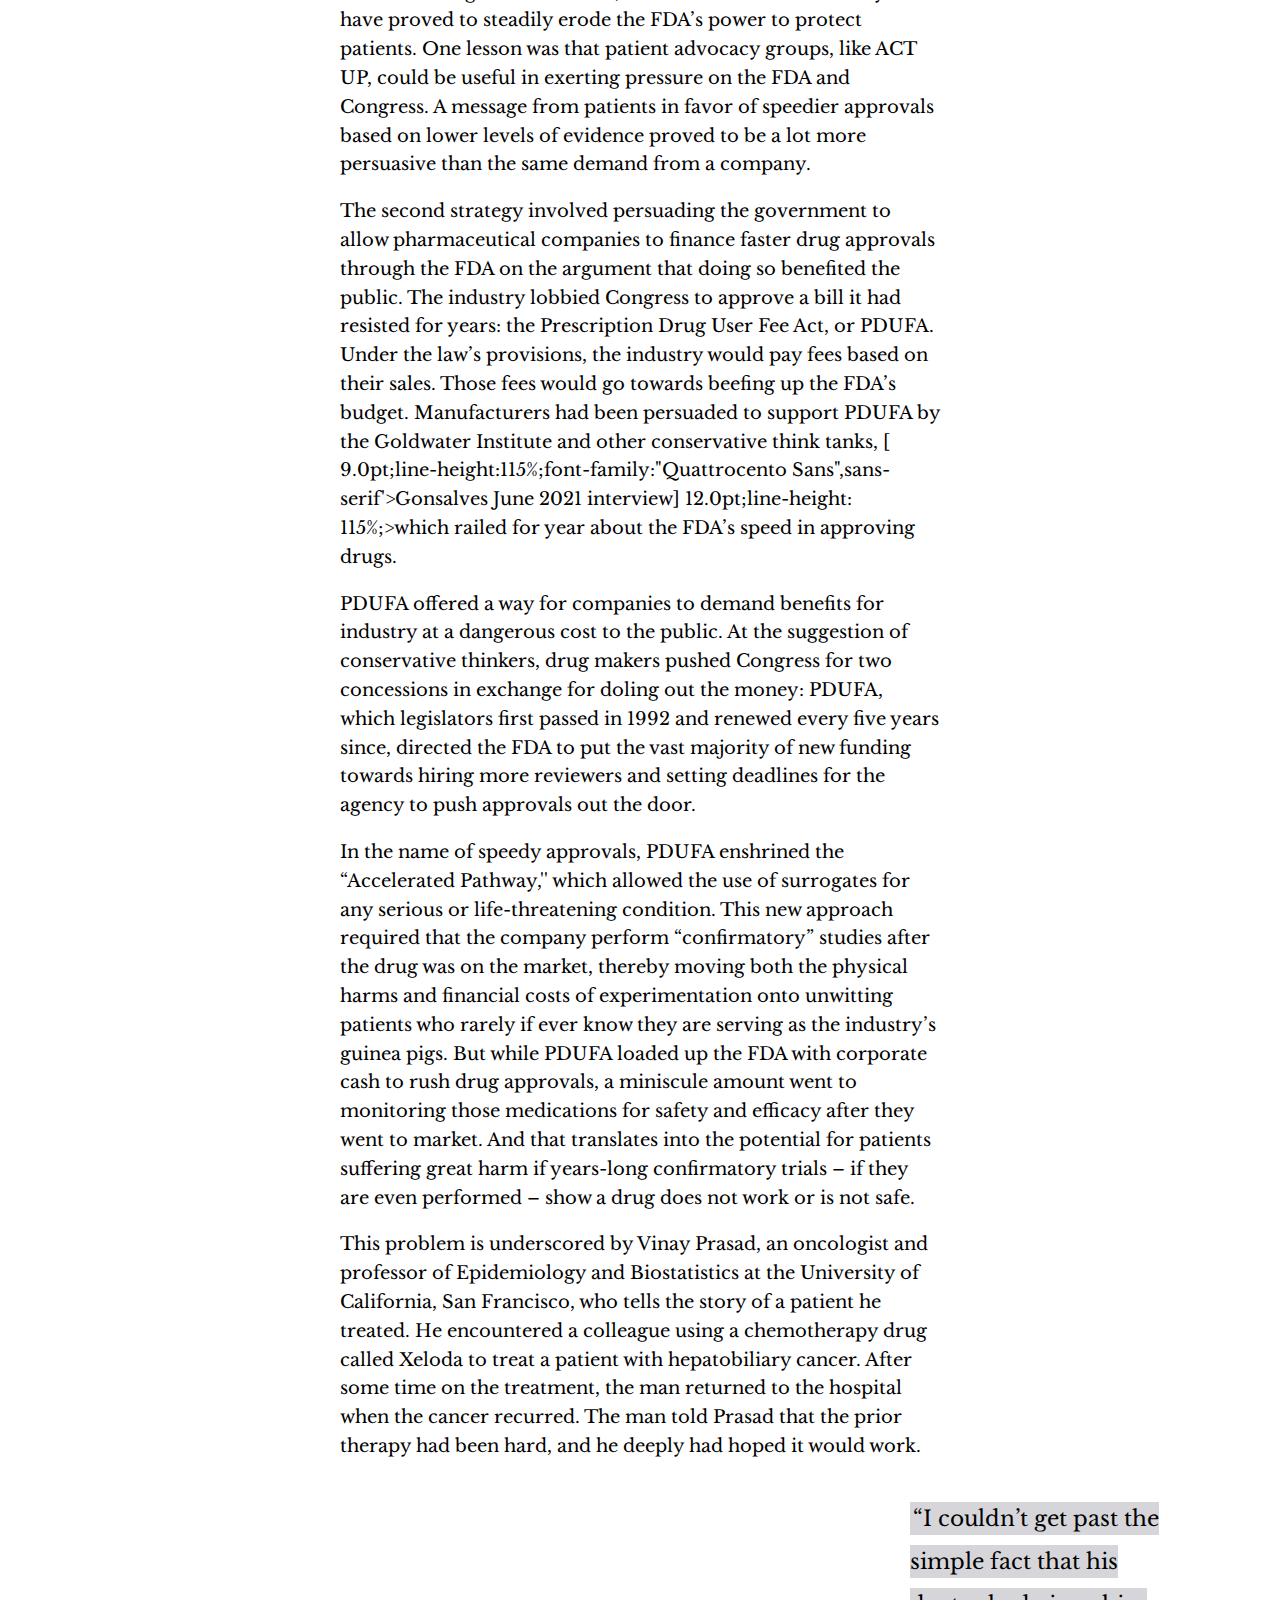
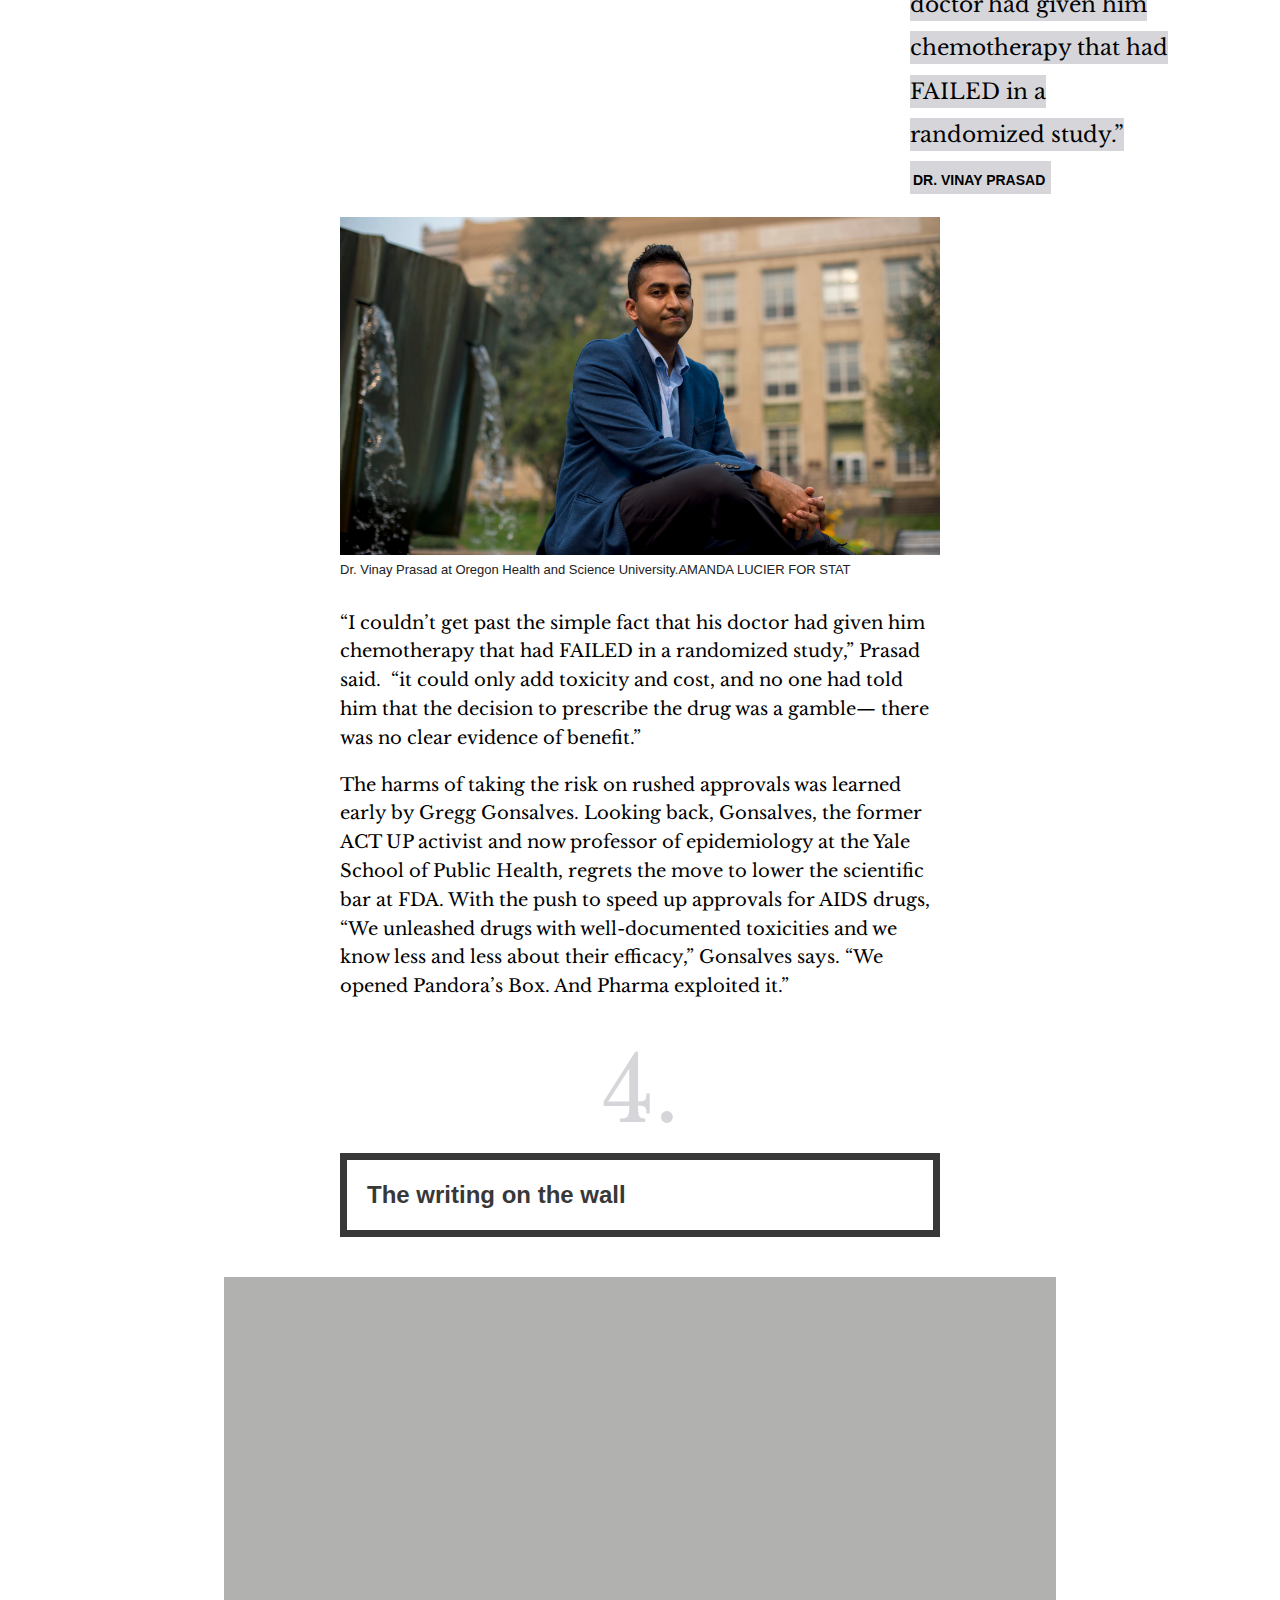
==== commit b55e4d27: "Update index.html" ====
--- a/storyboard/index.html
+++ b/storyboard/index.html
@@ -1,6 +1,6 @@
 <html>
 
-<head>
+<head> 
     <meta charset="utf-8" />
     <meta http-equiv="X-UA-Compatible" content="IE=edge" />
     <meta name="viewport" content="width=device-width">
@@ -787,4 +787,4 @@
 
 
 </body>
-</html>+</html>
--- a/storyboard/css/conversationstyle.css
+++ b/storyboard/css/conversationstyle.css
@@ -309,7 +309,7 @@
 blockquote.quote span {
     font-size: 1.2em;
     line-height: 2em;
-    background-color: #8CE4C8;
+    background-color: #D6D6DA; /* sterling */
     padding: 3px;
 }
 
@@ -541,6 +541,90 @@
     width: 90%;
 }
 
-
-
-
+/* ------------  DRUG BOX  ----------------- */
+.drugbox {
+            background-color: #F1F1F2;
+            padding: 30px;
+            font-family: Noto,sans-serif;
+            font-size: 16px;
+            line-height: 20px;
+            position: -webkit-sticky;
+            position: sticky;
+            top: 600px;
+            opacity: 0.9;
+           }
+        
+.drugbox p b {
+        font-weight: 600;
+
+}
+        
+        .drugbox label,h3 {
+            font-size: 1.3em;
+            font-weight: 600;
+            margin: 20px 0 0 0;
+        }
+        
+        .drugbox #drugname {
+            width: 100%;
+            height: 40px;
+            margin-top: 10px;
+        }
+        
+        #basicinfo {
+            display: grid;
+            grid-template-columns: auto auto auto;
+            grid-template-rows: auto 100px 100px;
+            grid-column-gap: 10px;
+            grid-row-gap: 10px;
+
+        }
+        
+        #additionalinfo {
+            font-size: 1.1em;
+            font-weight: 400; 
+        }
+        
+        #basicinfo p {
+            margin: 5px 0;
+        }
+        
+        .drugbox p a:link {
+            color: #383838;
+            text-decoration: none;
+            border-bottom: 1px #4b4b4e solid;
+        }
+        
+        .drugbox p a:visited {
+            color: #383838;
+            text-decoration: none;
+            border-bottom: 1px #4b4b4e solid;
+        }
+        
+            .drugbox p a:hover {
+            color: #48509E;
+            text-decoration: none;
+            border-bottom: 1px #48509E solid;
+        }
+        
+        input#search {
+            font-family: Noto,sans-serif;
+            font-weight: 600;
+            width: 100%;
+            border-radius: .25rem;
+            font-size: 14px;
+            padding: 12px 18px;
+            background-color: #0e75a5;
+            border: 1px solid #042e49;
+            color: #fff;
+        }
+        
+        input#search:hover {
+            background-color: #5289d3;
+            border: 1px solid #042e49;
+            color: #fff;
+        }
+
+
+
+
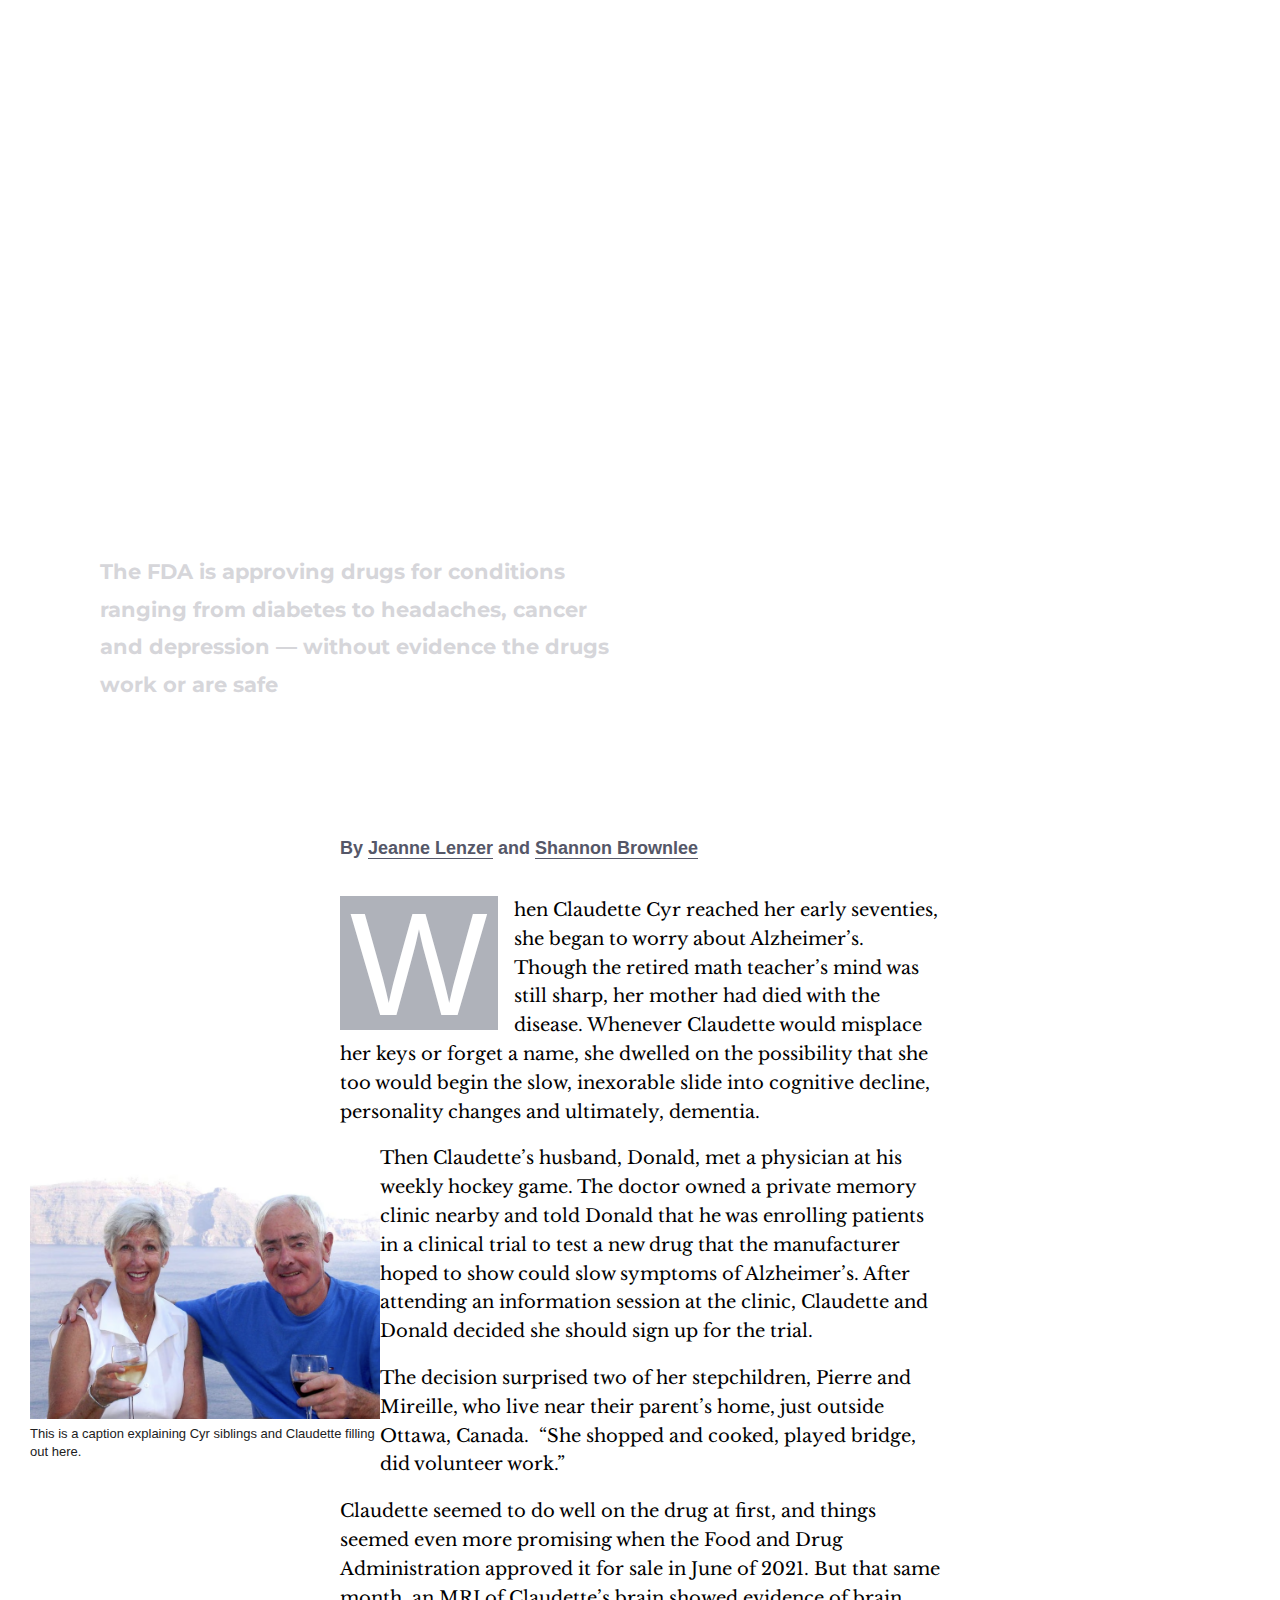
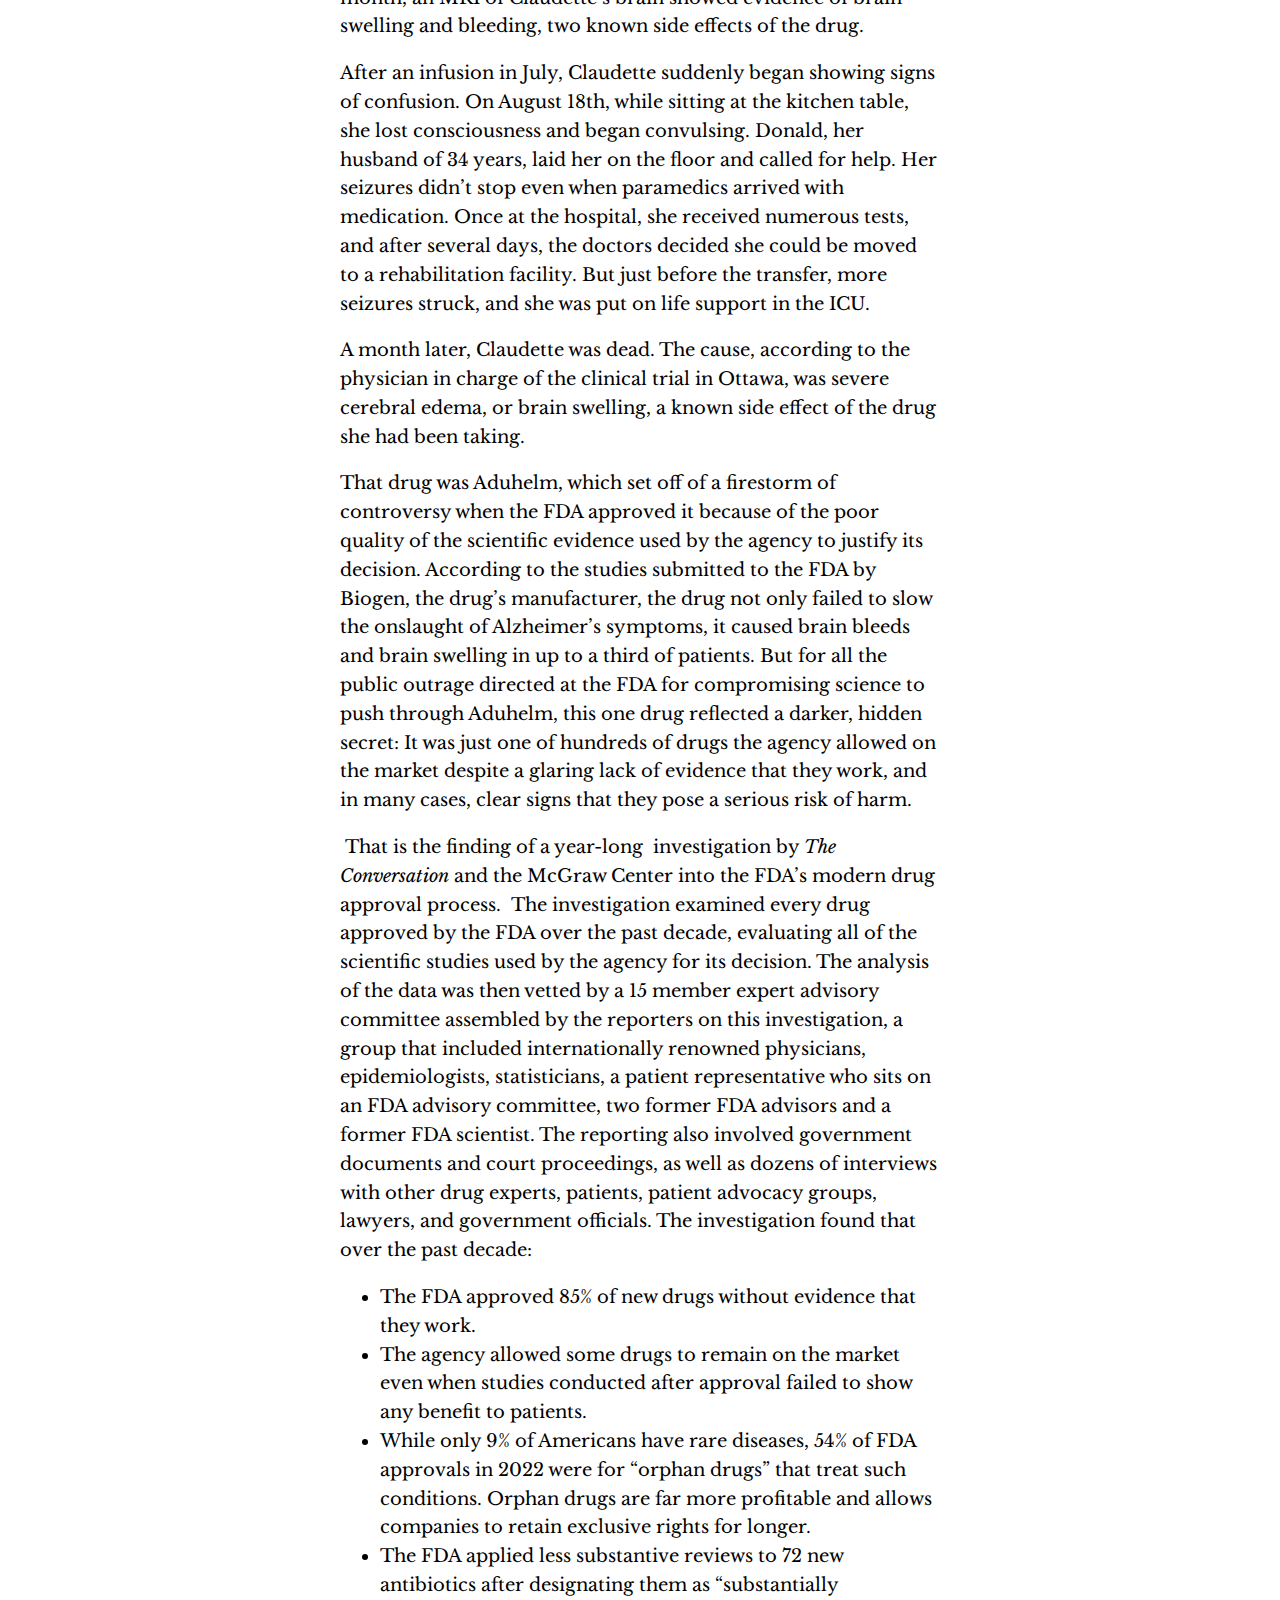
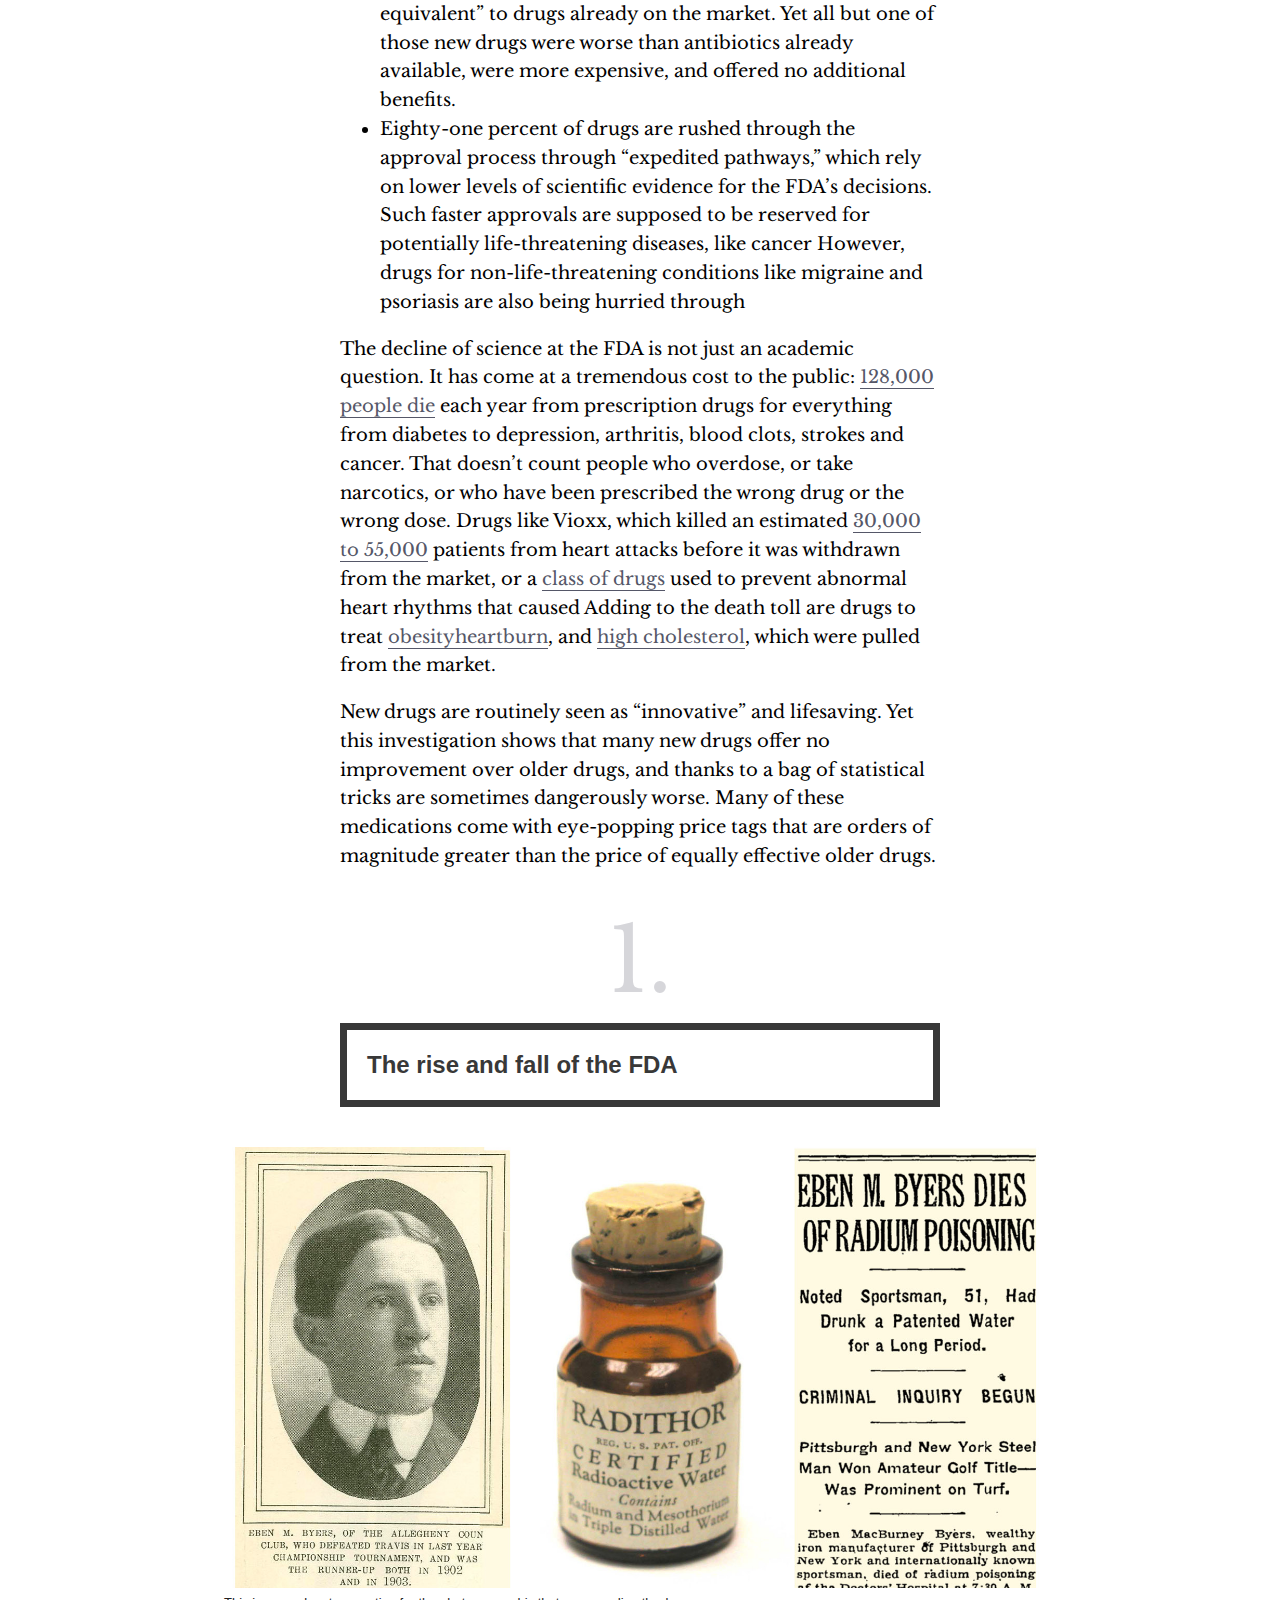
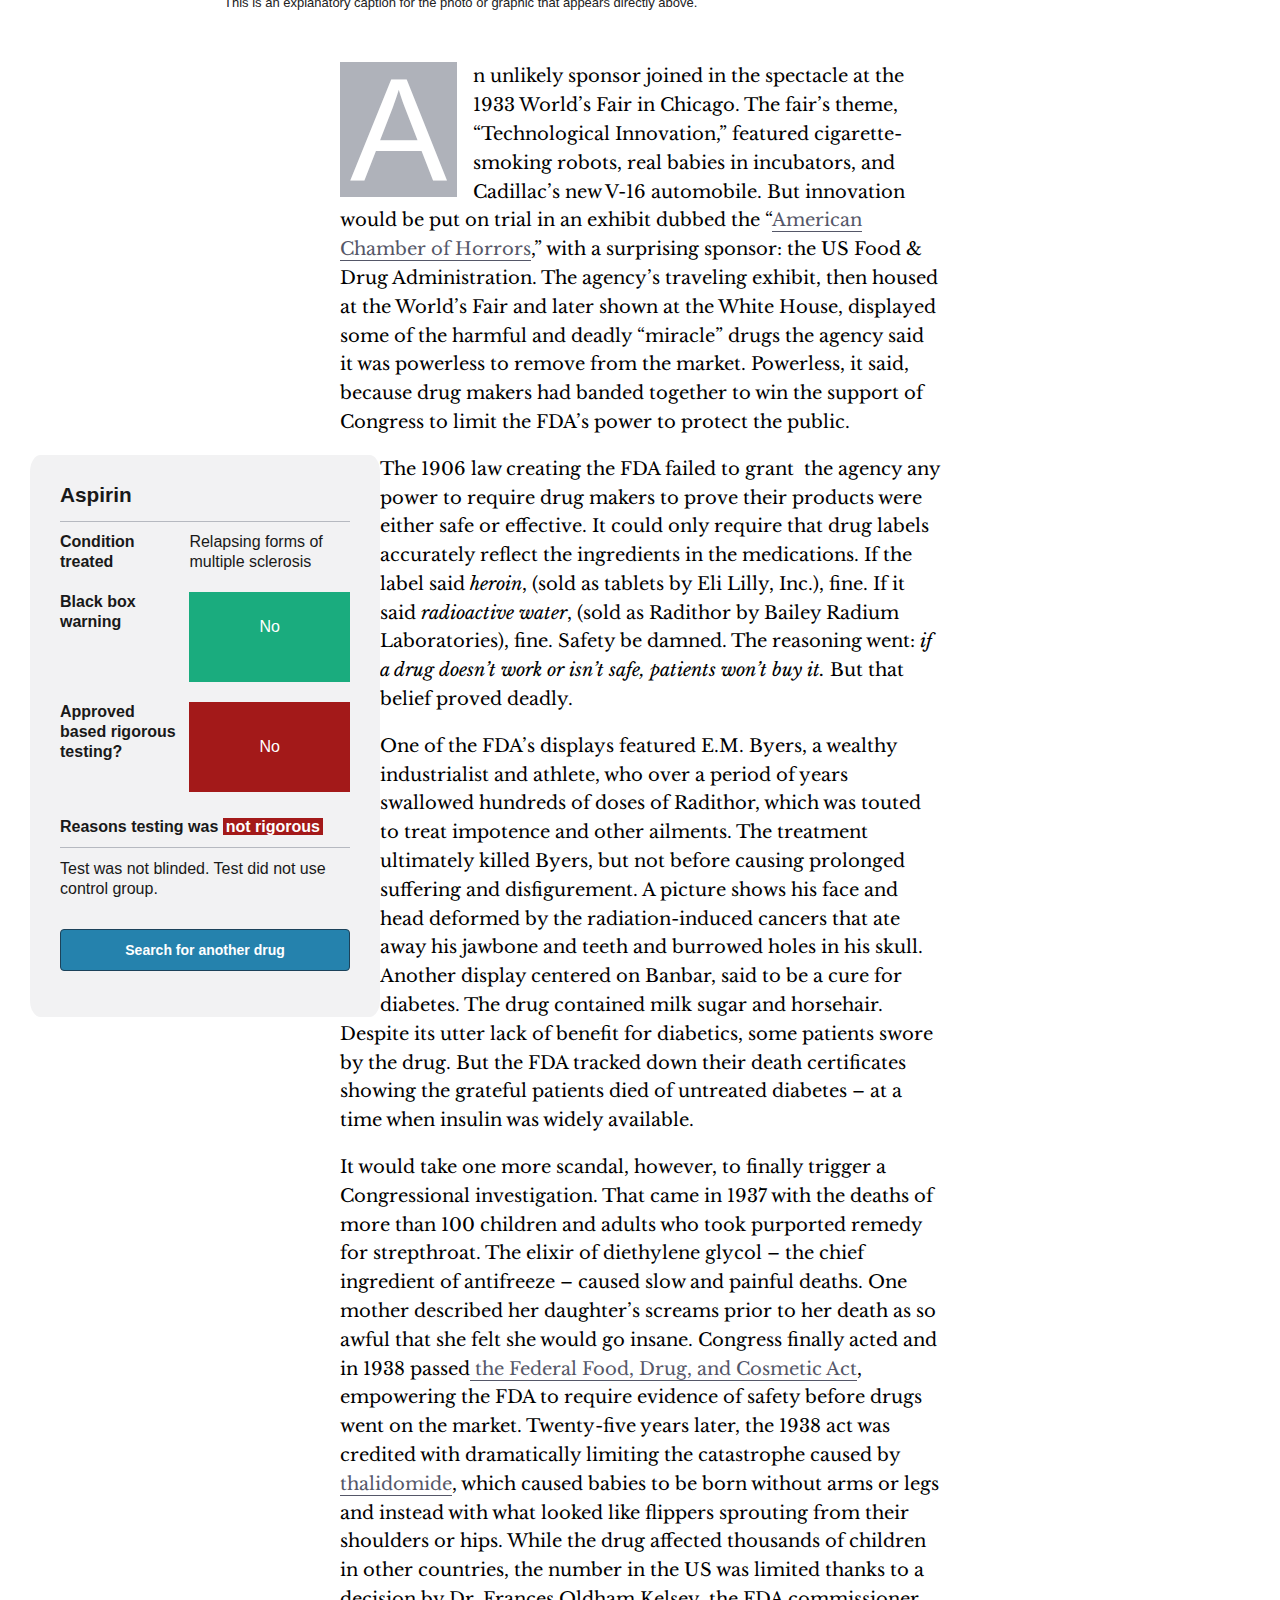
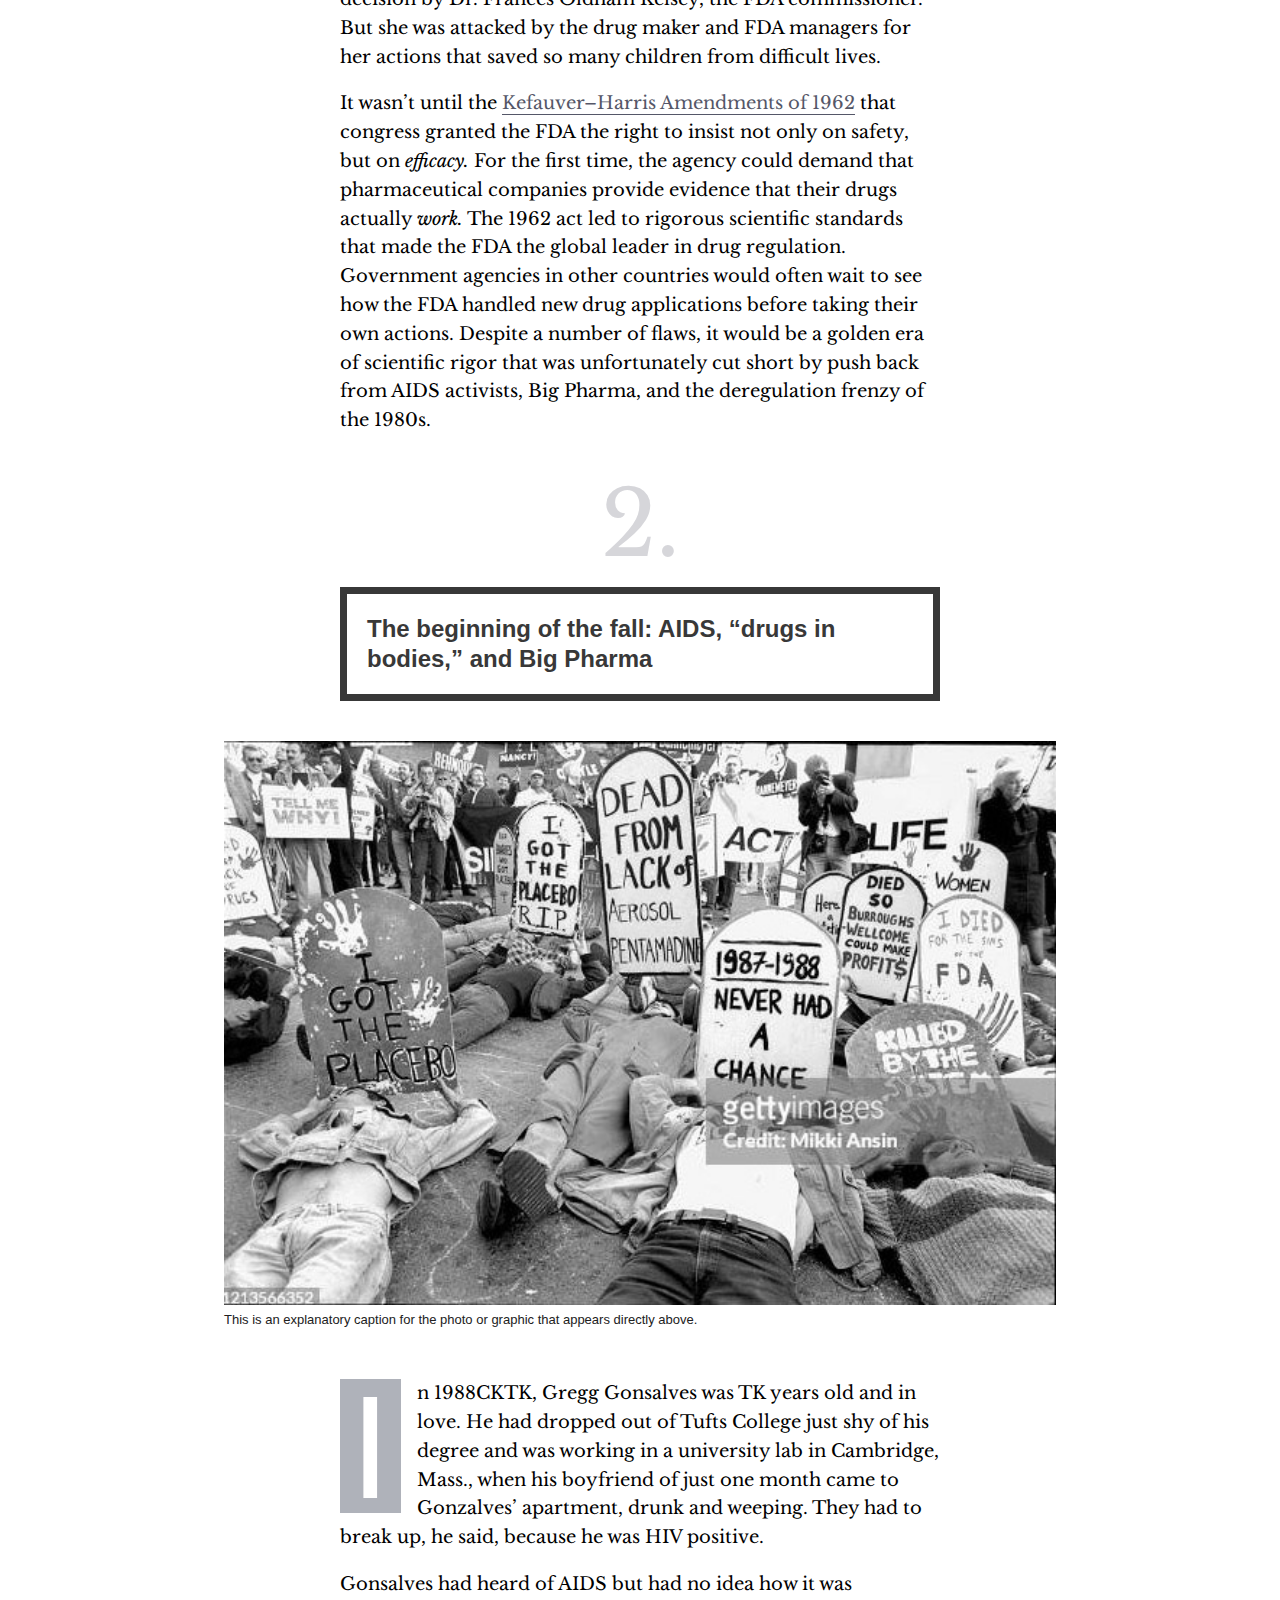
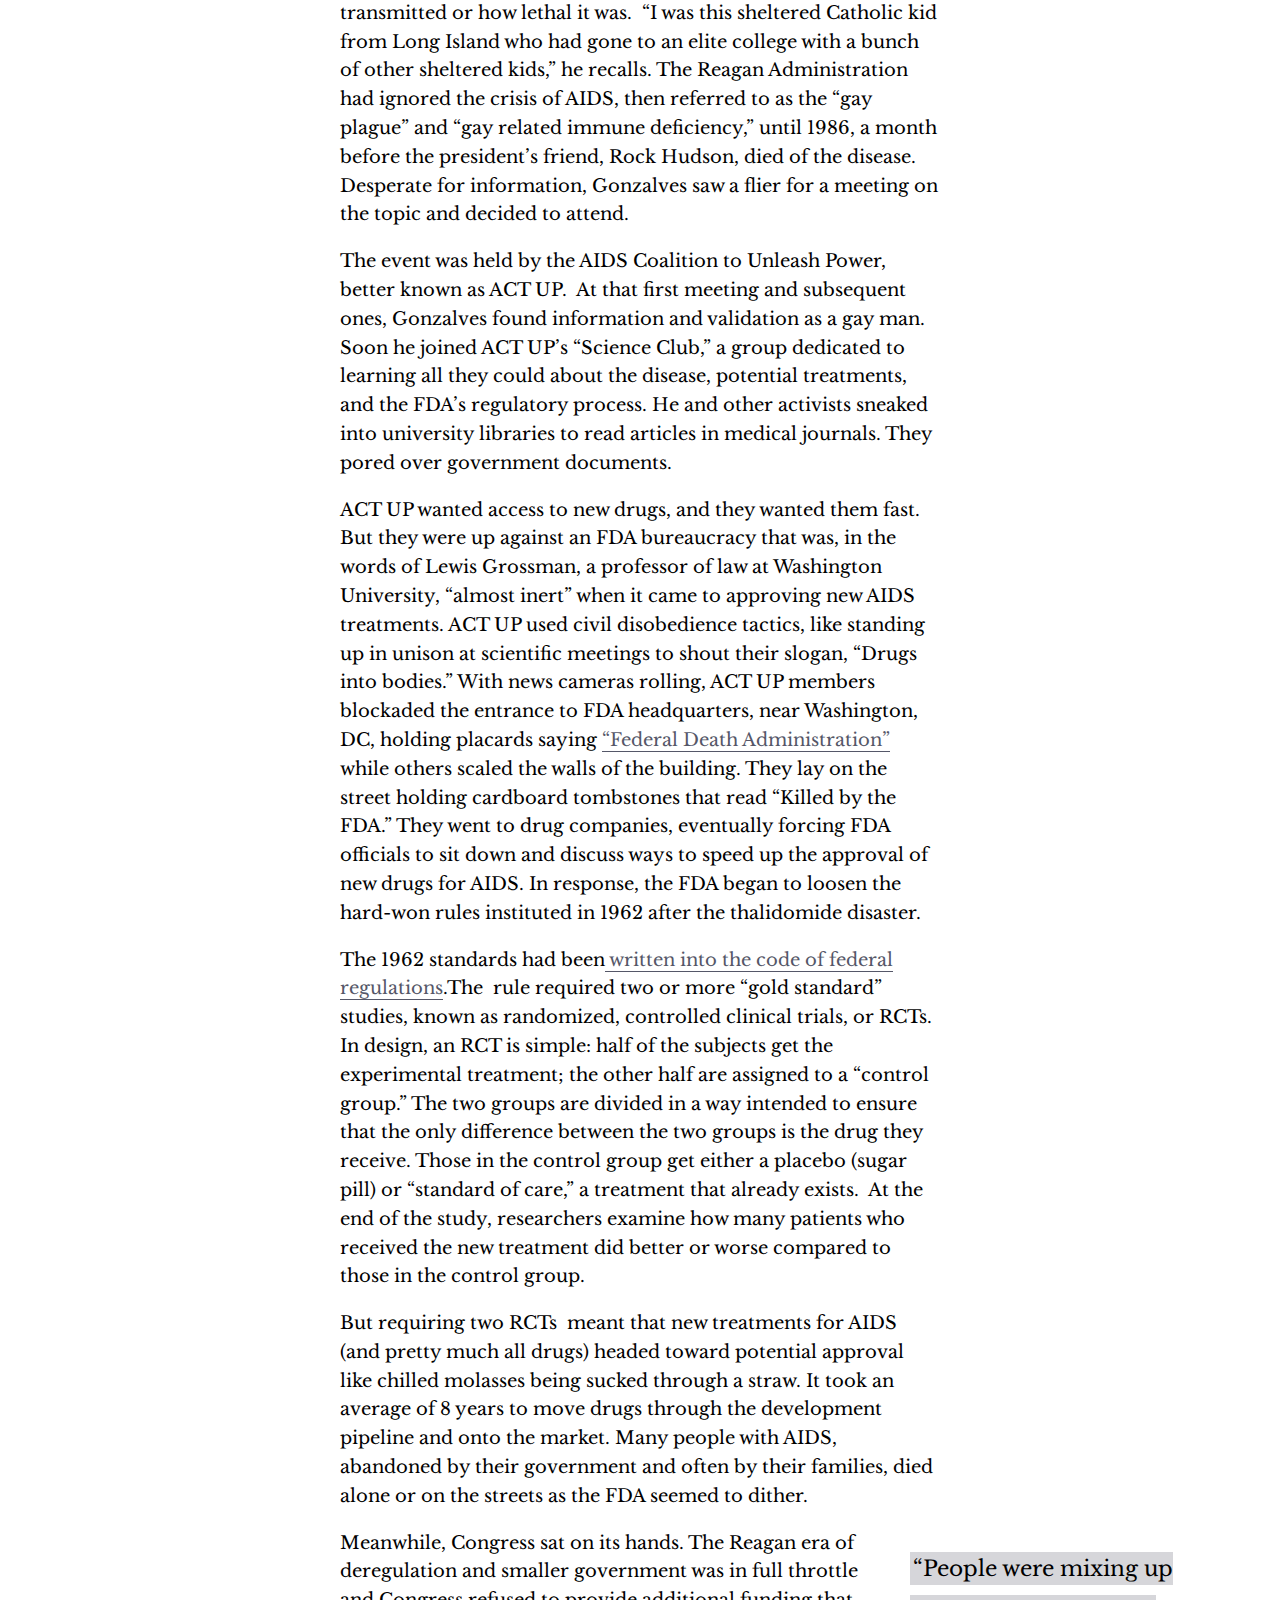
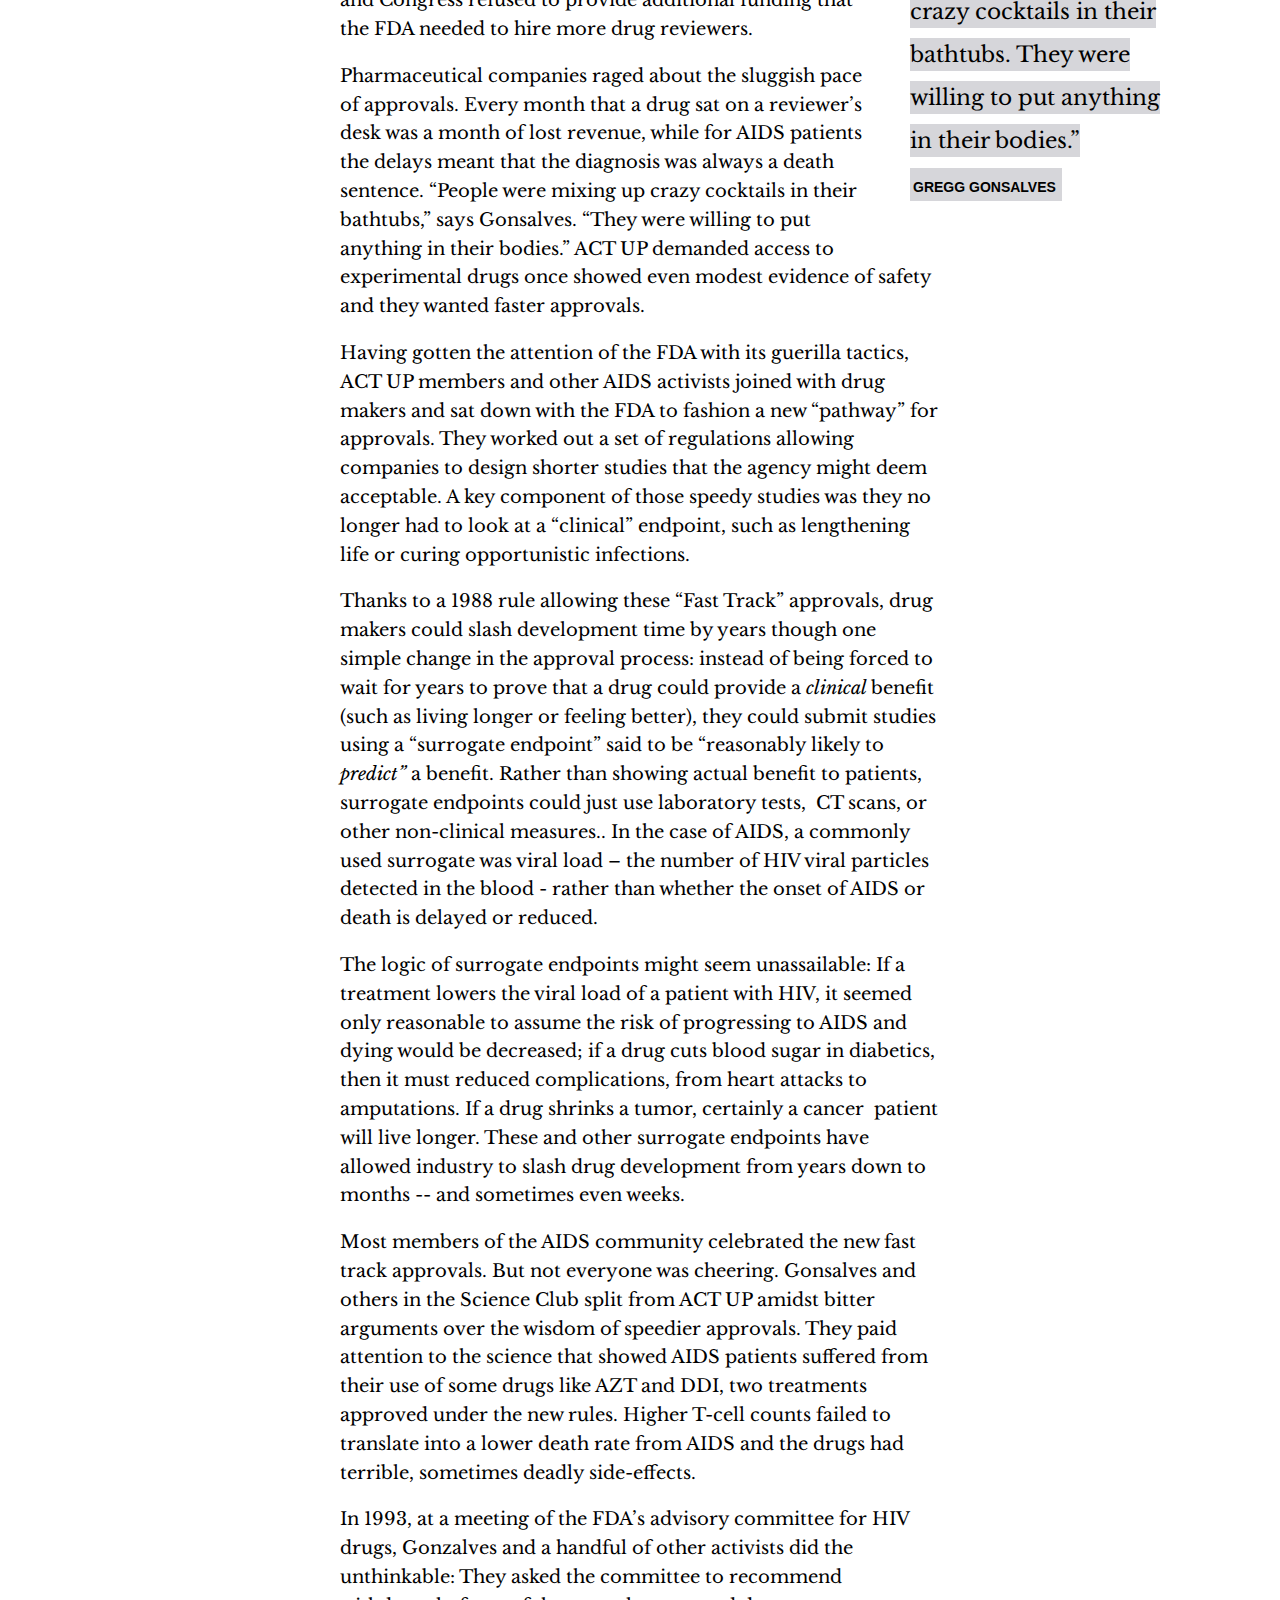
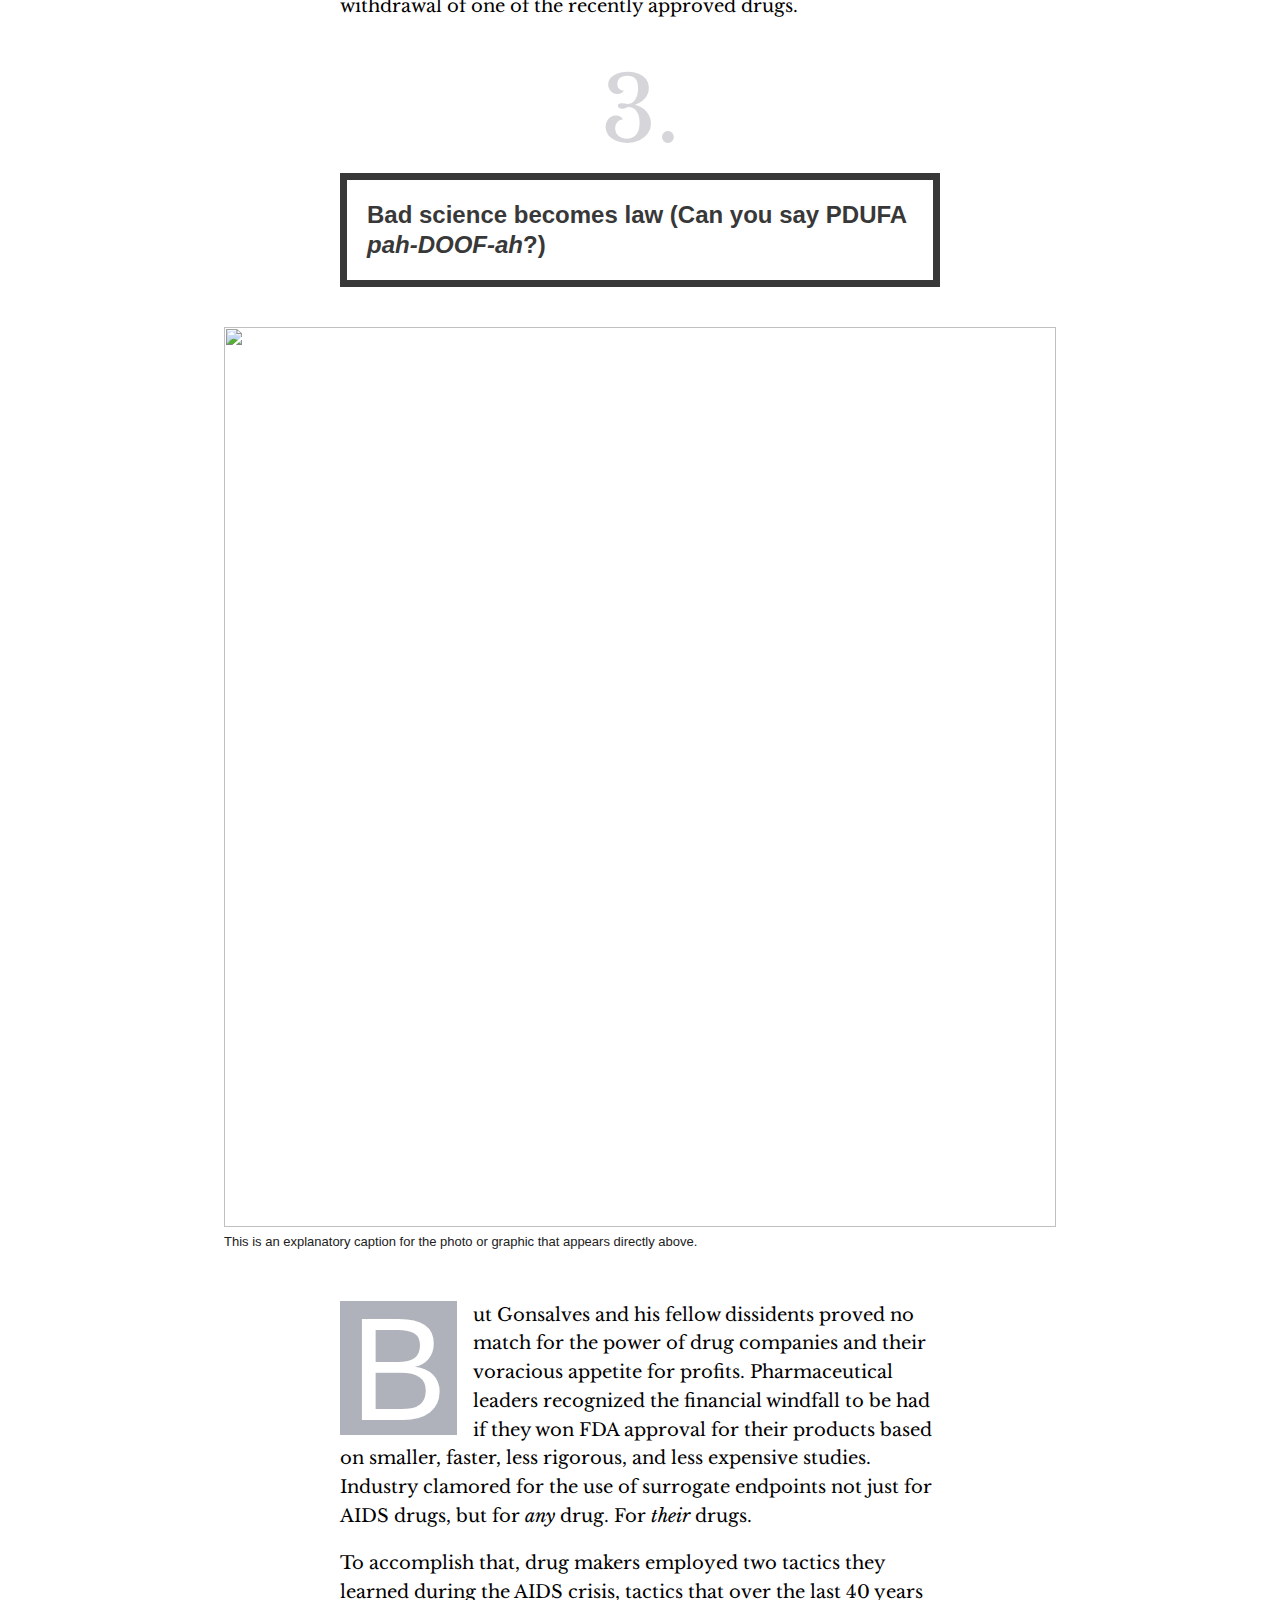
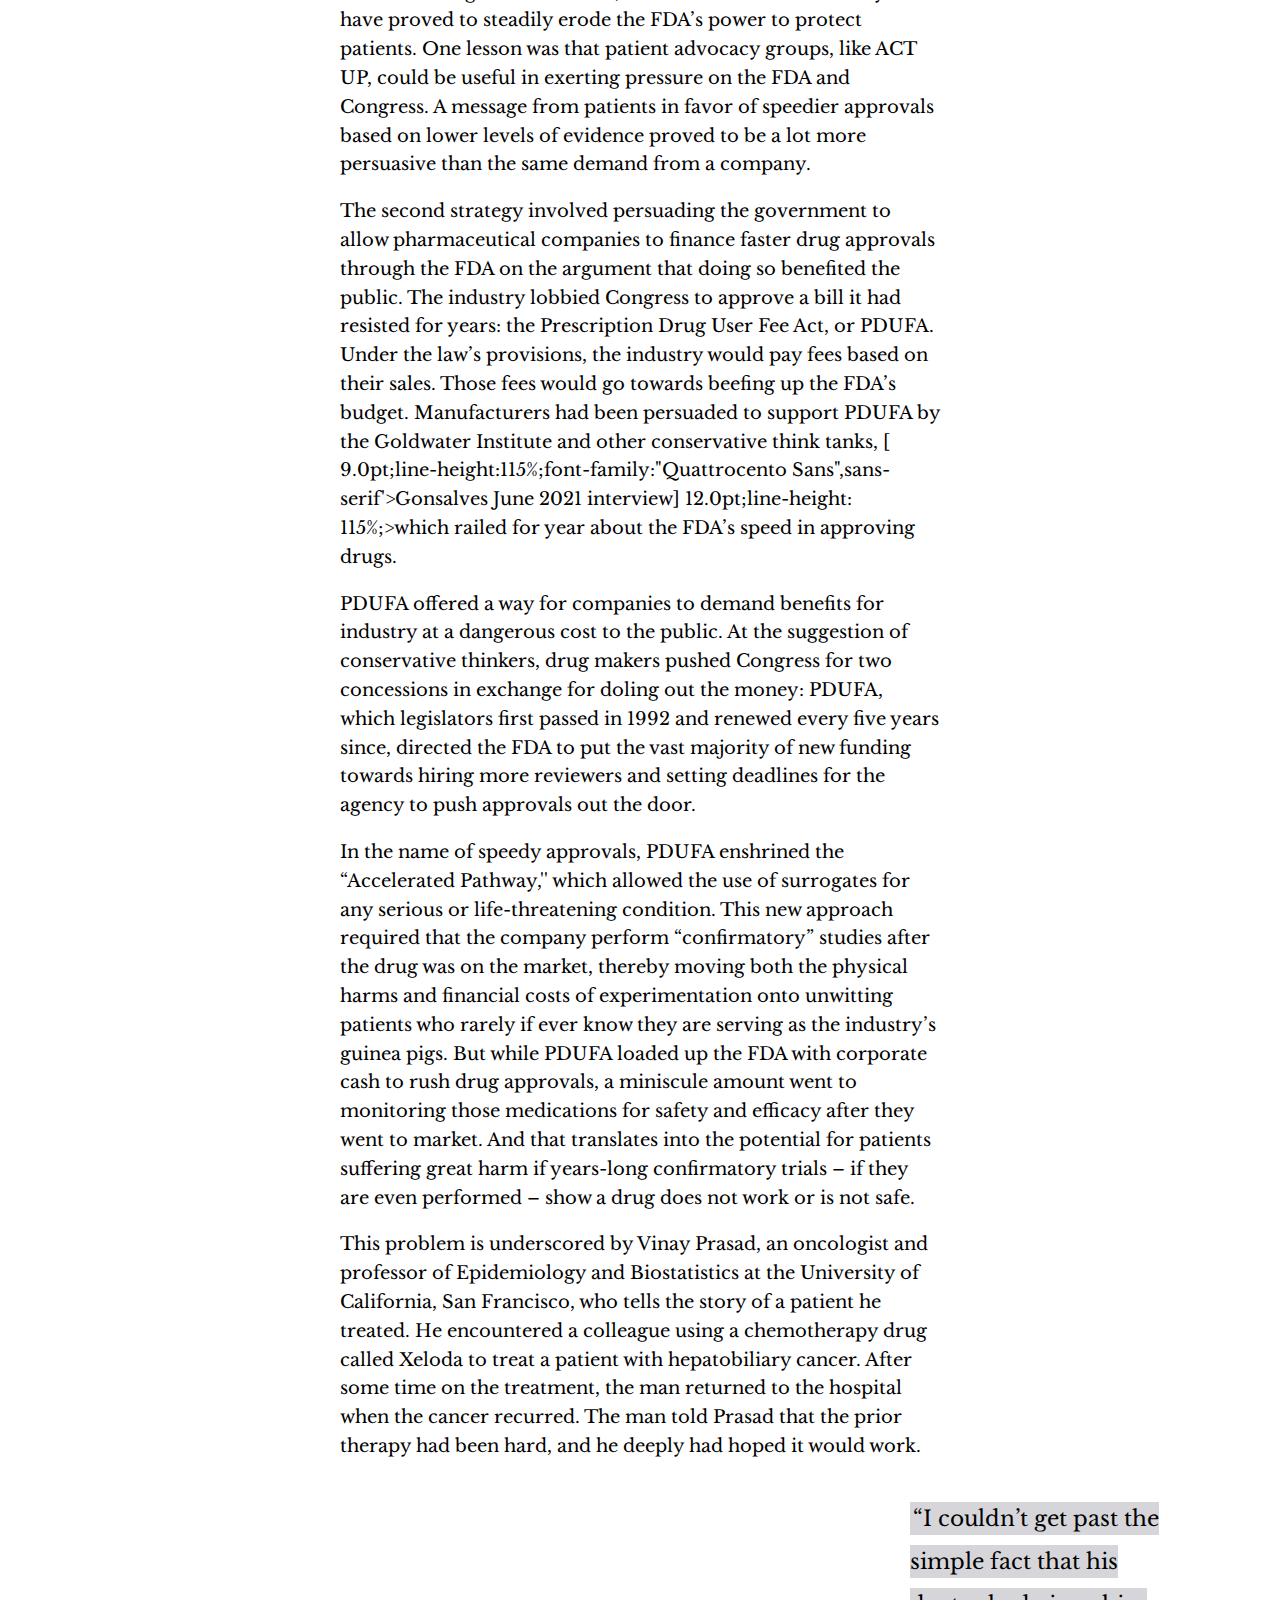
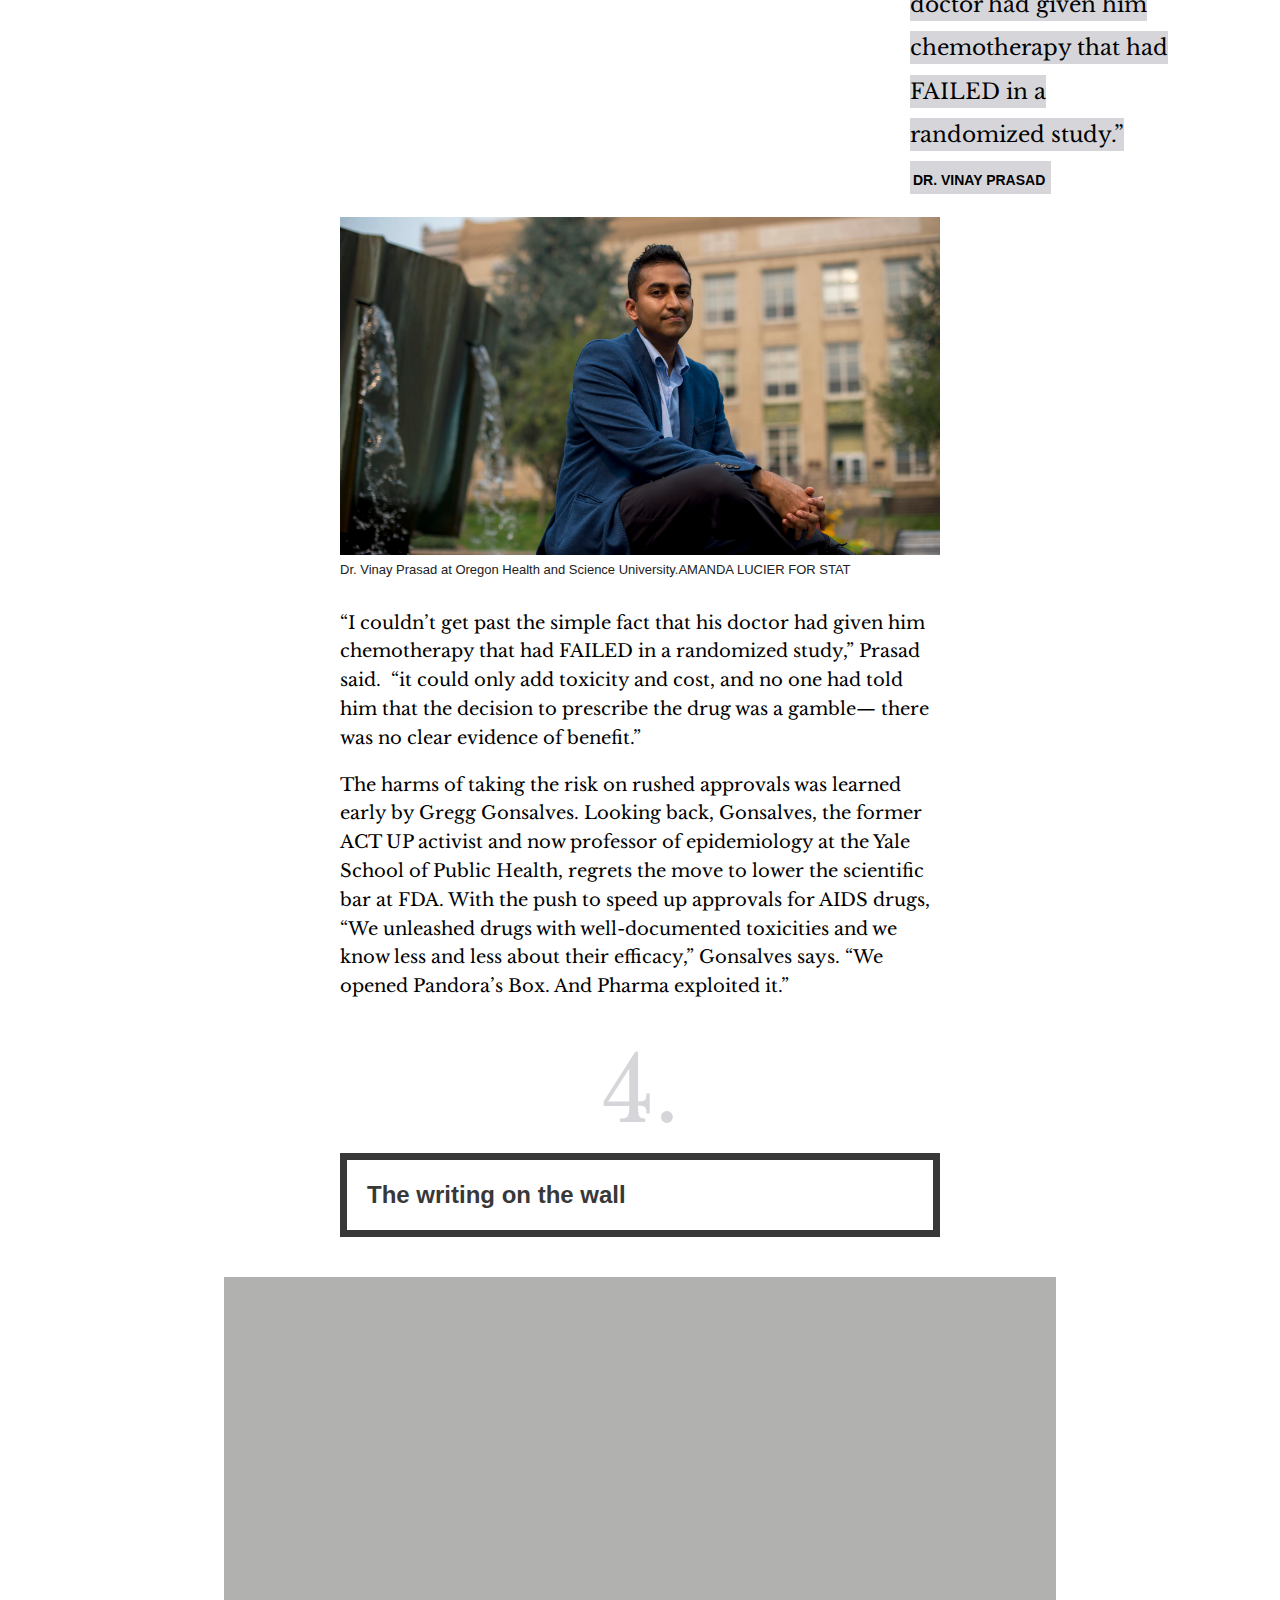
==== commit 00846a86: "Update index.html Drug box tweaks: adds class to "Reasons"" ====
--- a/storyboard/index.html
+++ b/storyboard/index.html
@@ -1,6 +1,6 @@
 <html>
 
-<head> 
+<head>
     <meta charset="utf-8" />
     <meta http-equiv="X-UA-Compatible" content="IE=edge" />
     <meta name="viewport" content="width=device-width">
@@ -188,7 +188,7 @@
             <p style ="background-color: #990000; color: white; grid-column-start: 2; grid-column-end: 4; text-align: center"><span style="position: relative;top: 35px;">No</span></p>
         </div>
        
-            <p><b>Reasons testing was <span style="background-color: #990000; color:white;padding: 0 3px;">not rigorous</span></b></p>
+            <p class="reasons"><b>Reasons testing was <span style="background-color: #990000; color:white;padding: 0 3px;">not rigorous</span></b></p>
             <p>Test was not blinded. Test did not use control group. </p>
               <form action="/action_page.php" style="margin-top: 30px;">
         <input type="submit" id="search" value="Search for another drug">
--- a/storyboard/css/conversationstyle.css
+++ b/storyboard/css/conversationstyle.css
@@ -552,6 +552,7 @@
             position: sticky;
             top: 600px;
             opacity: 0.9;
+            border-radius: 3%;
            }
         
 .drugbox p b {
@@ -564,6 +565,12 @@
             font-weight: 600;
             margin: 20px 0 0 0;
         }
+
+#basicinfo {
+            border-top: 1px solid #AFB2BA;
+            padding-top: 5px;
+
+}
         
         .drugbox #drugname {
             width: 100%;
@@ -625,6 +632,12 @@
             color: #fff;
         }
 
-
-
-
+p.reasons {
+            border-bottom: 1px solid #AFB2BA;
+    padding-bottom: 10px;
+    margin: 20px 0 -5px 0;
+}
+
+
+
+
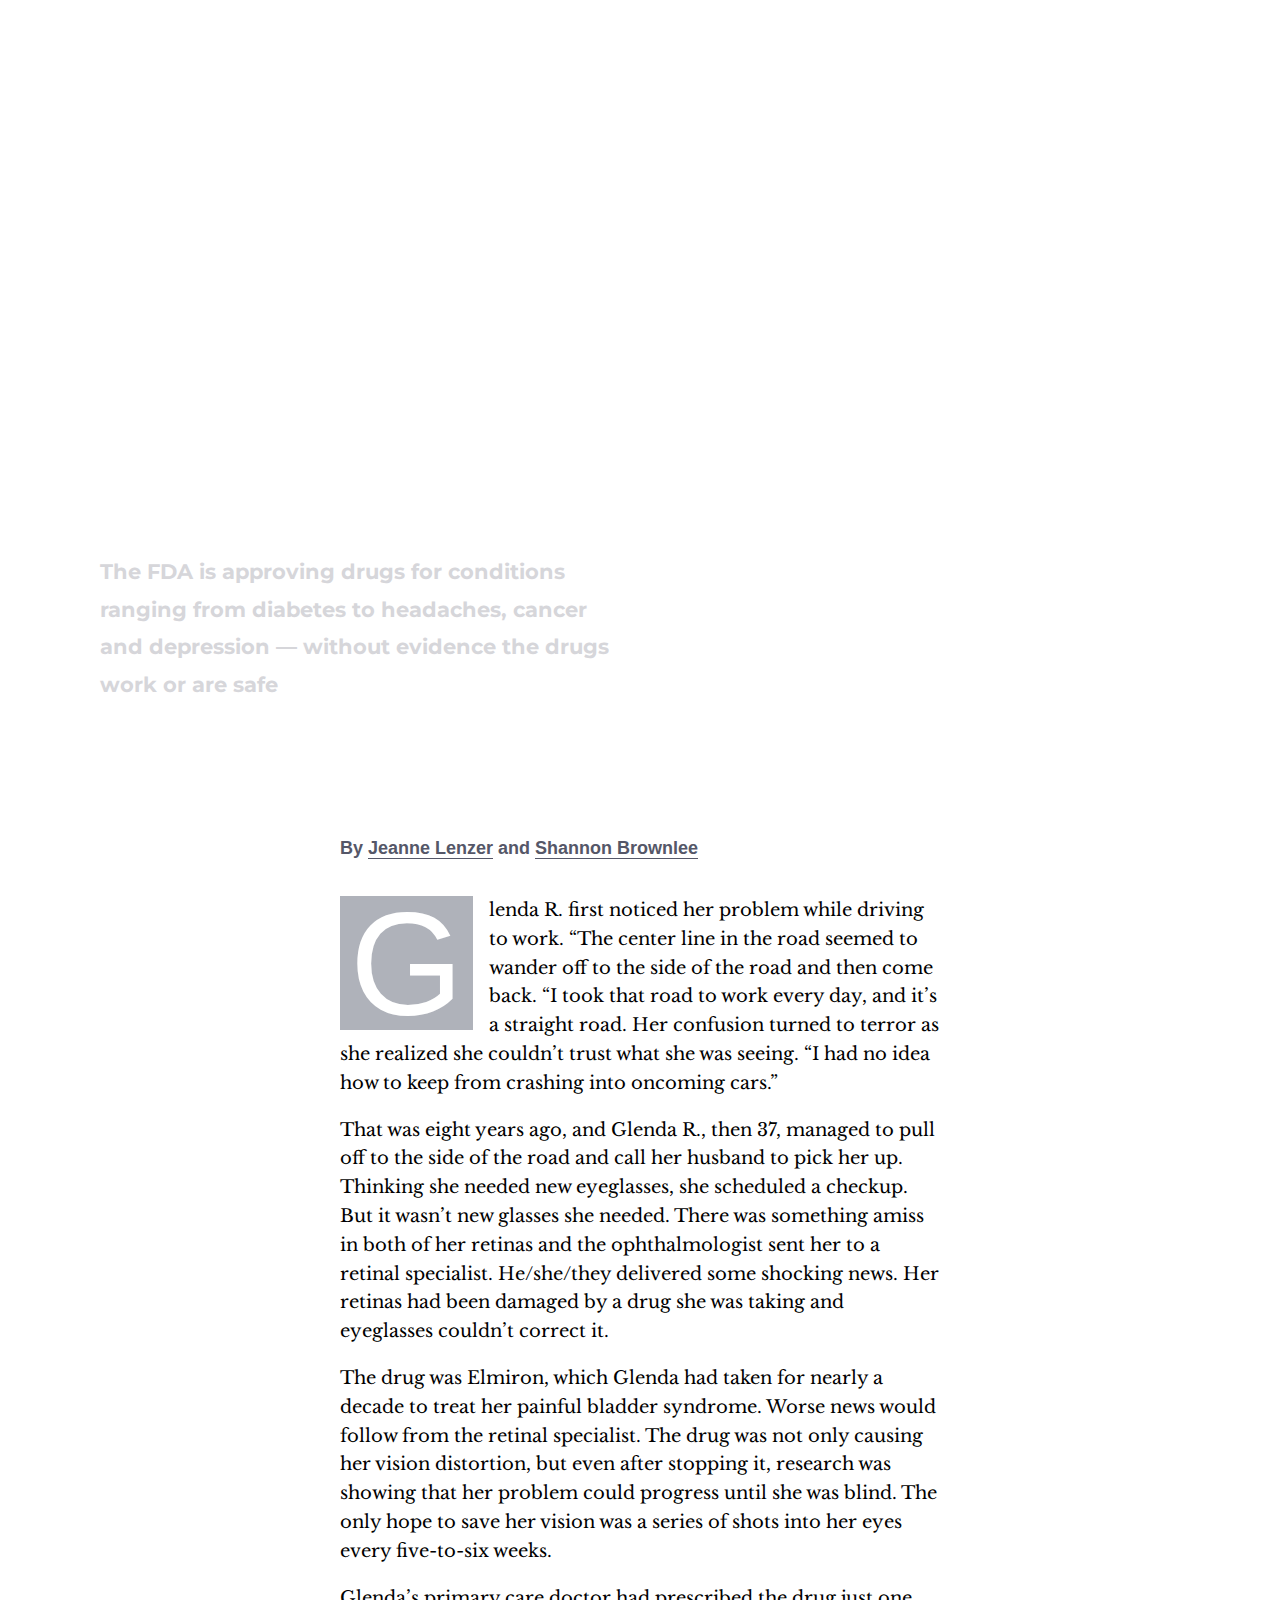
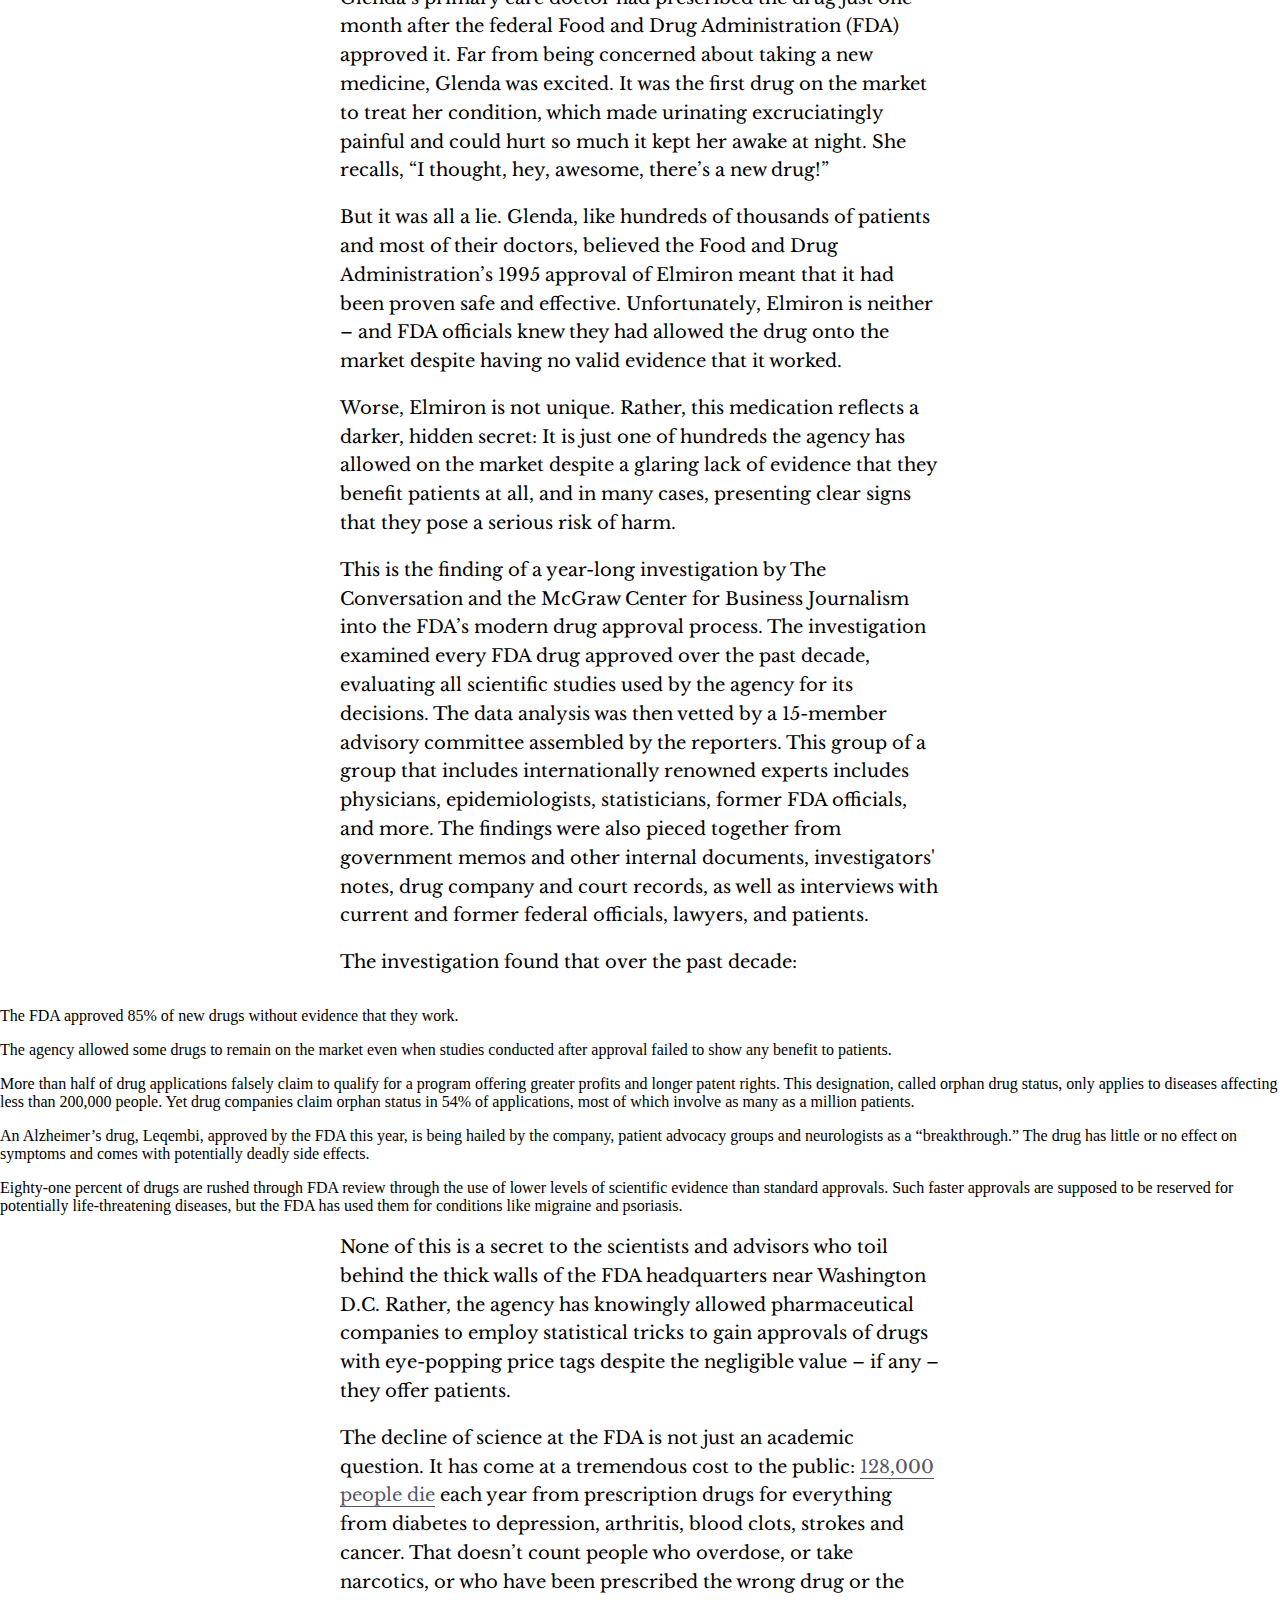
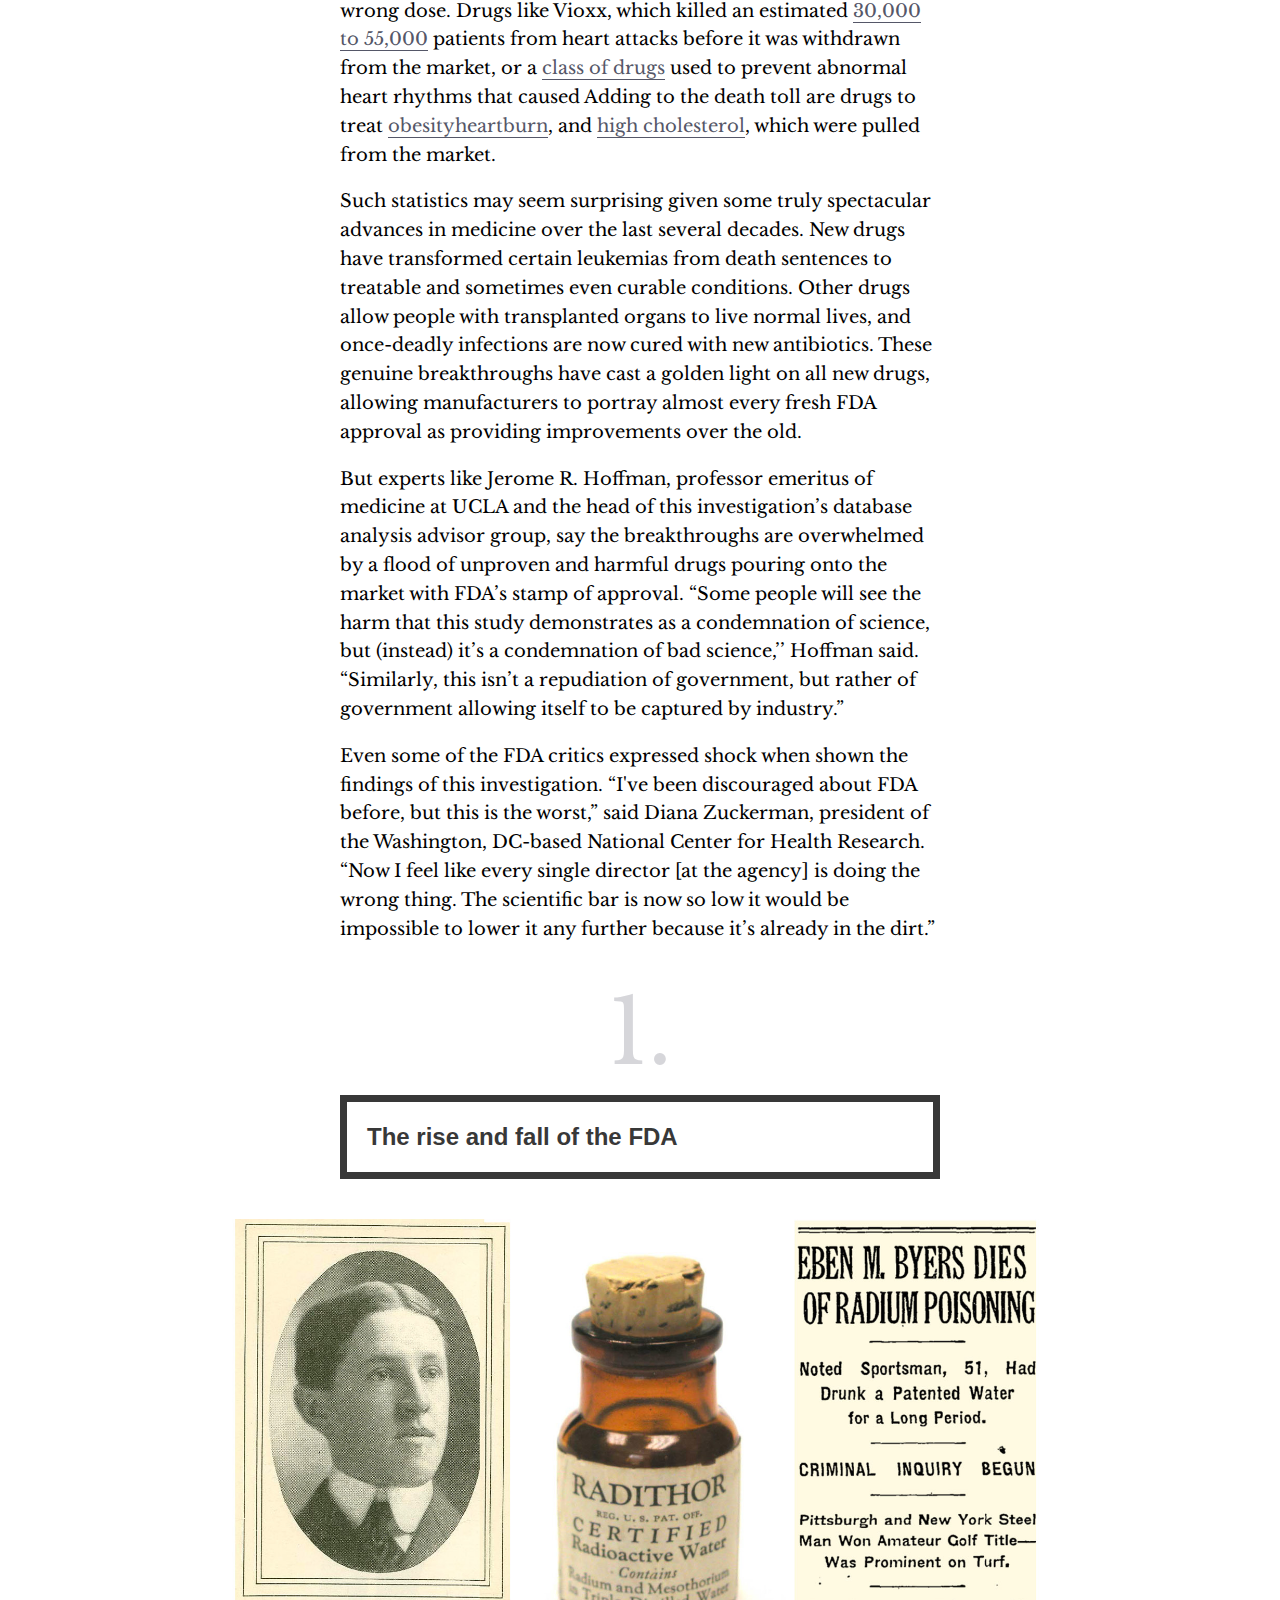
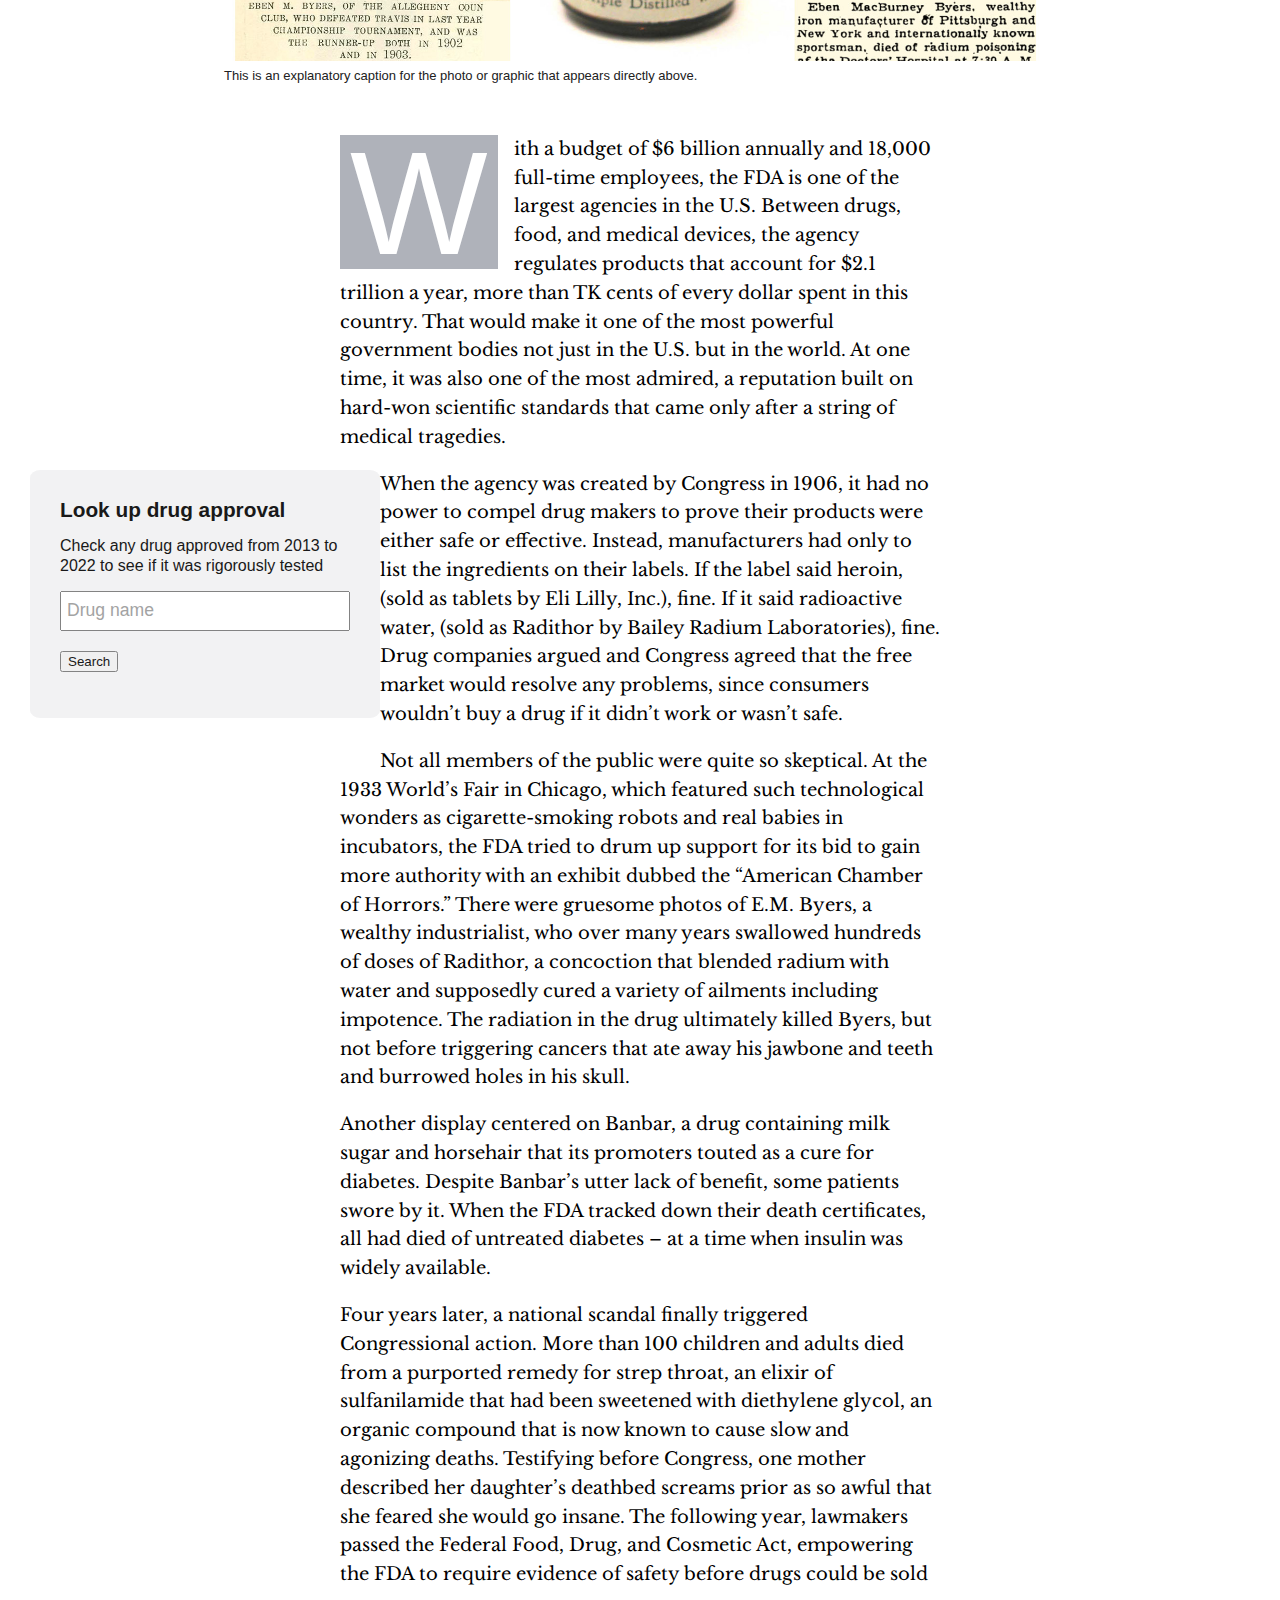
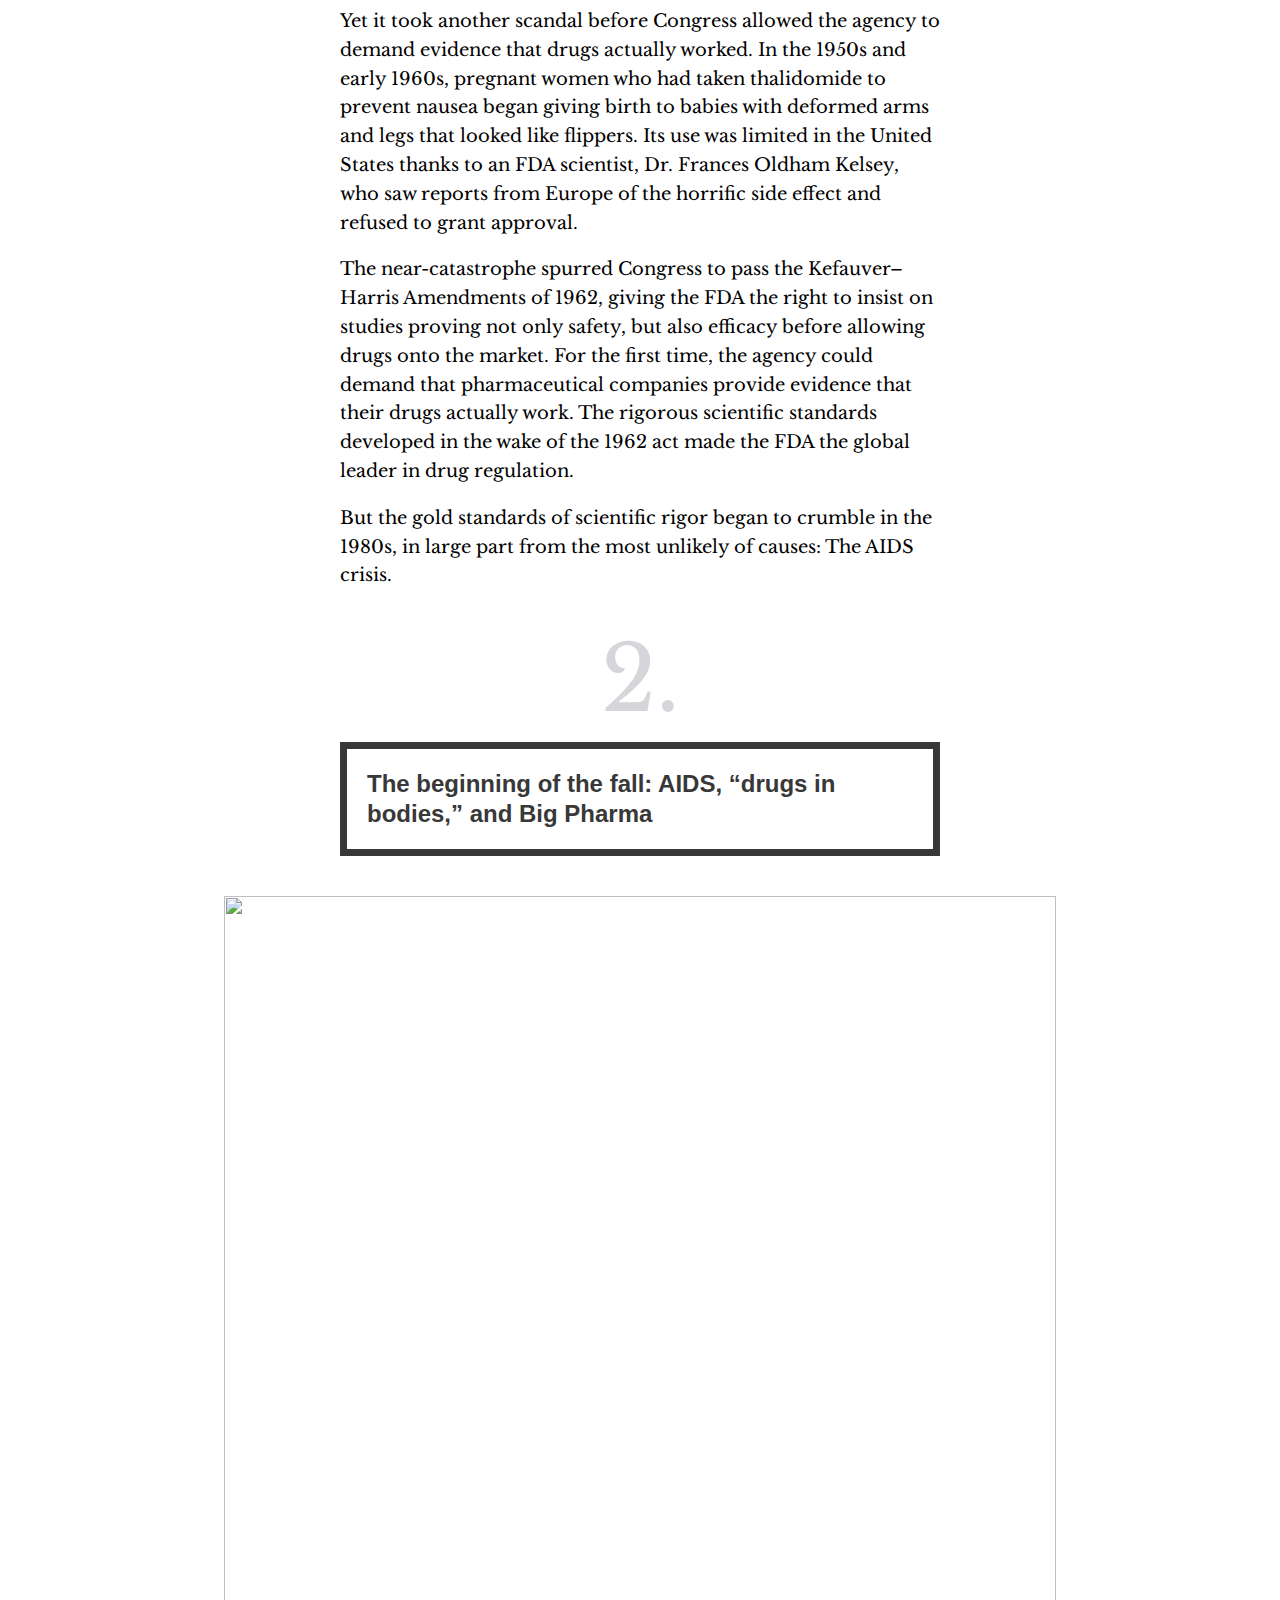
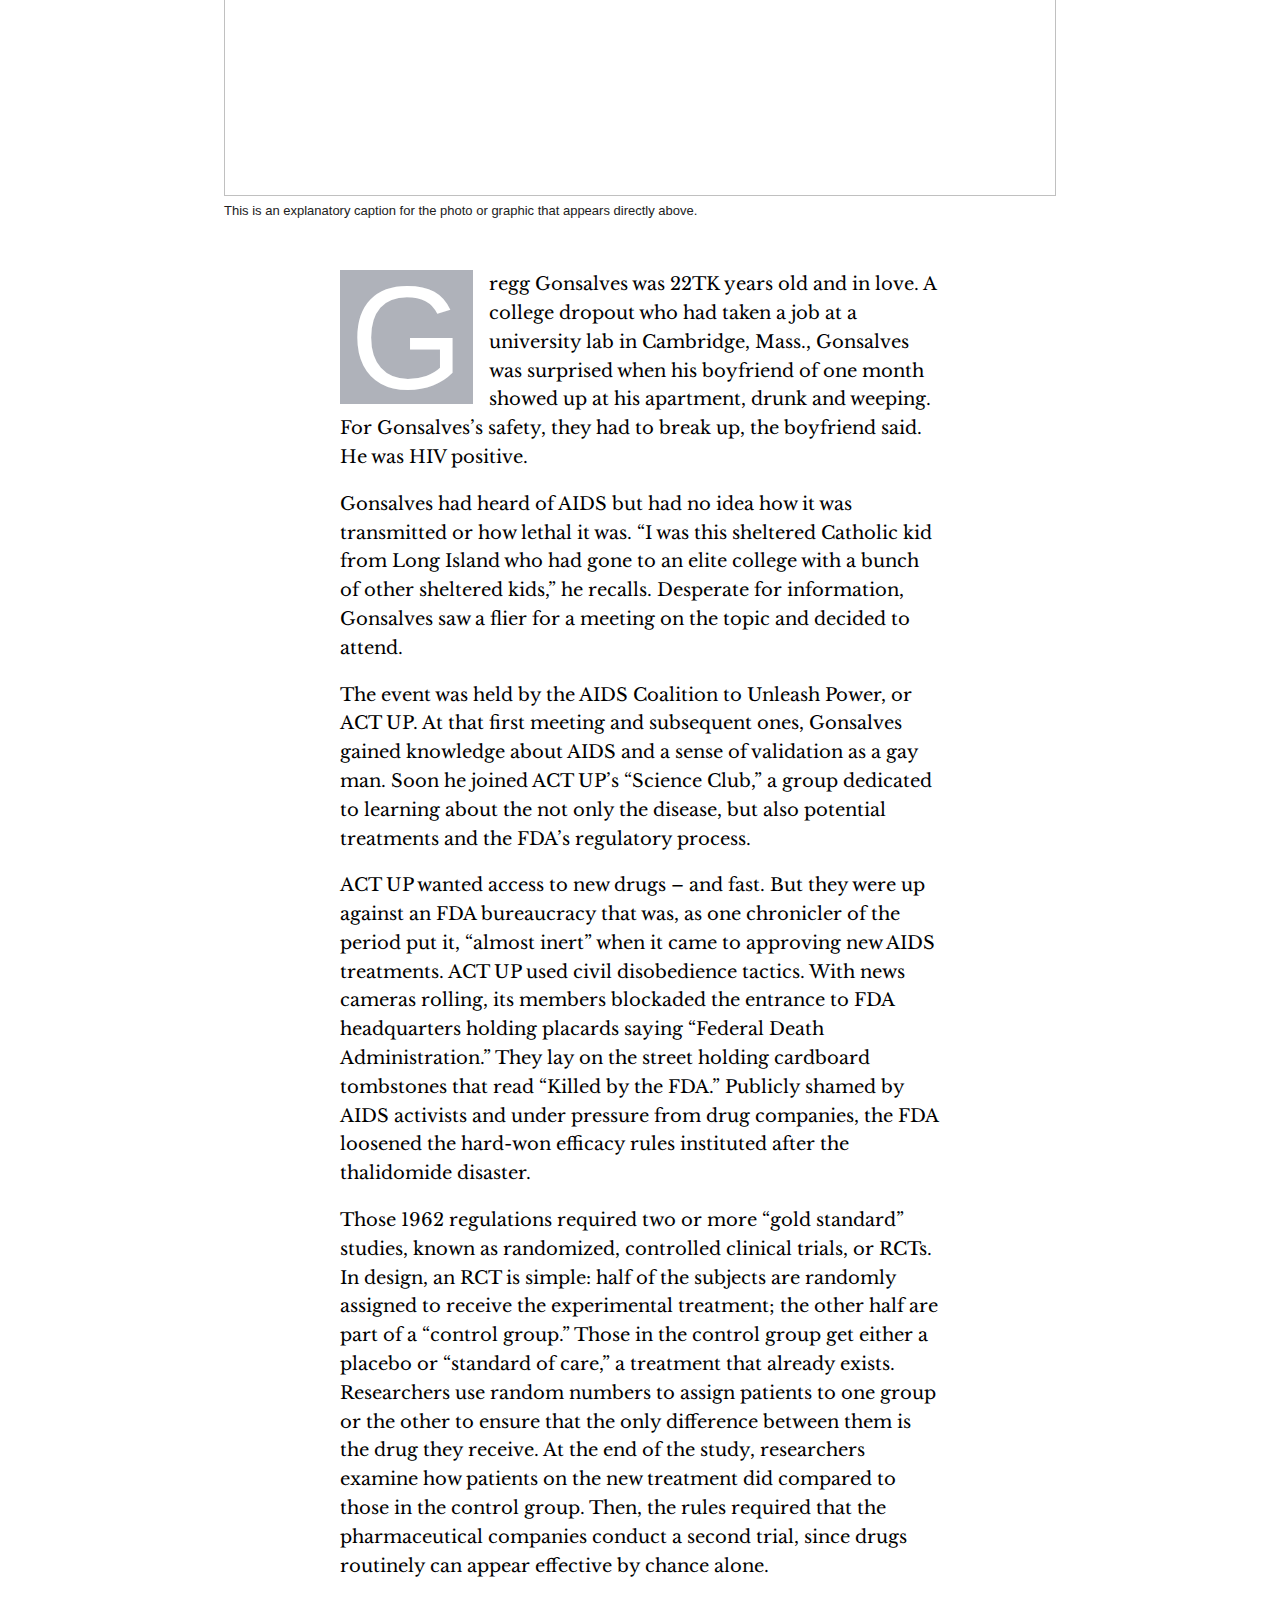
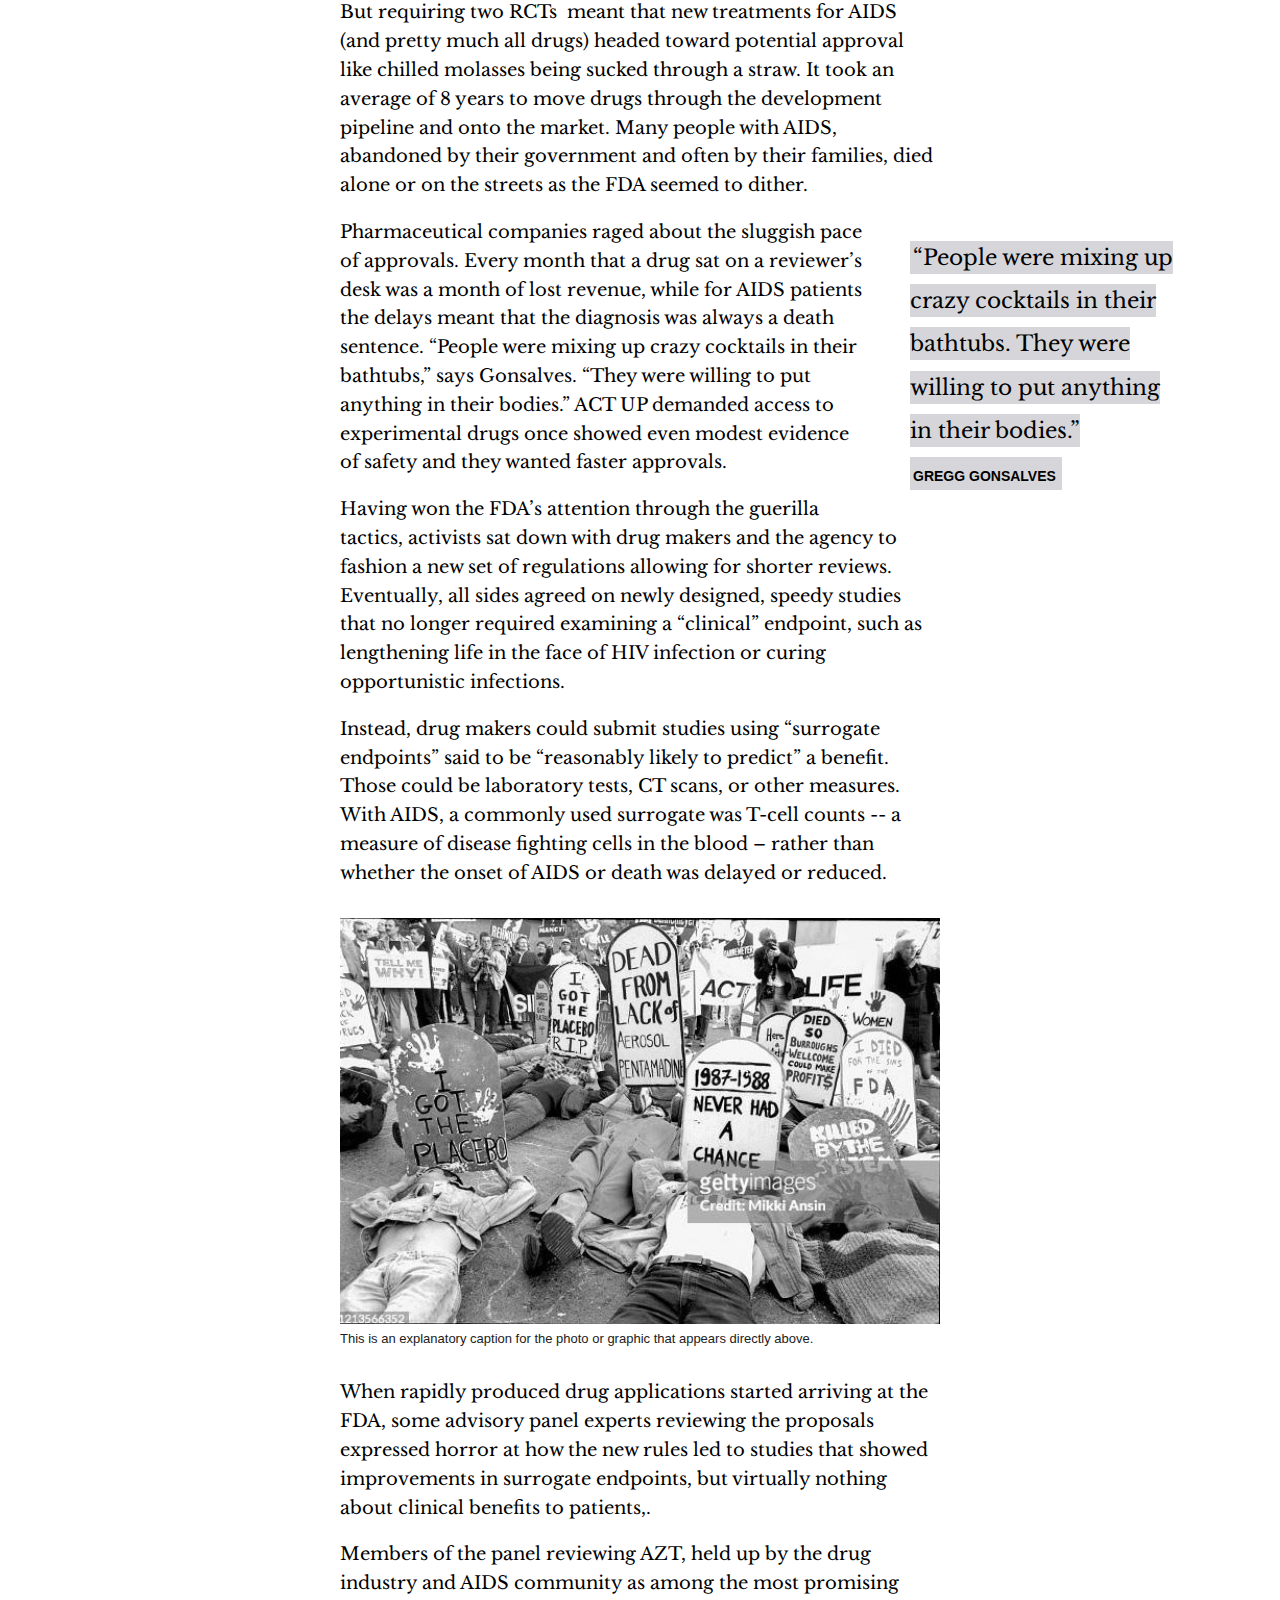
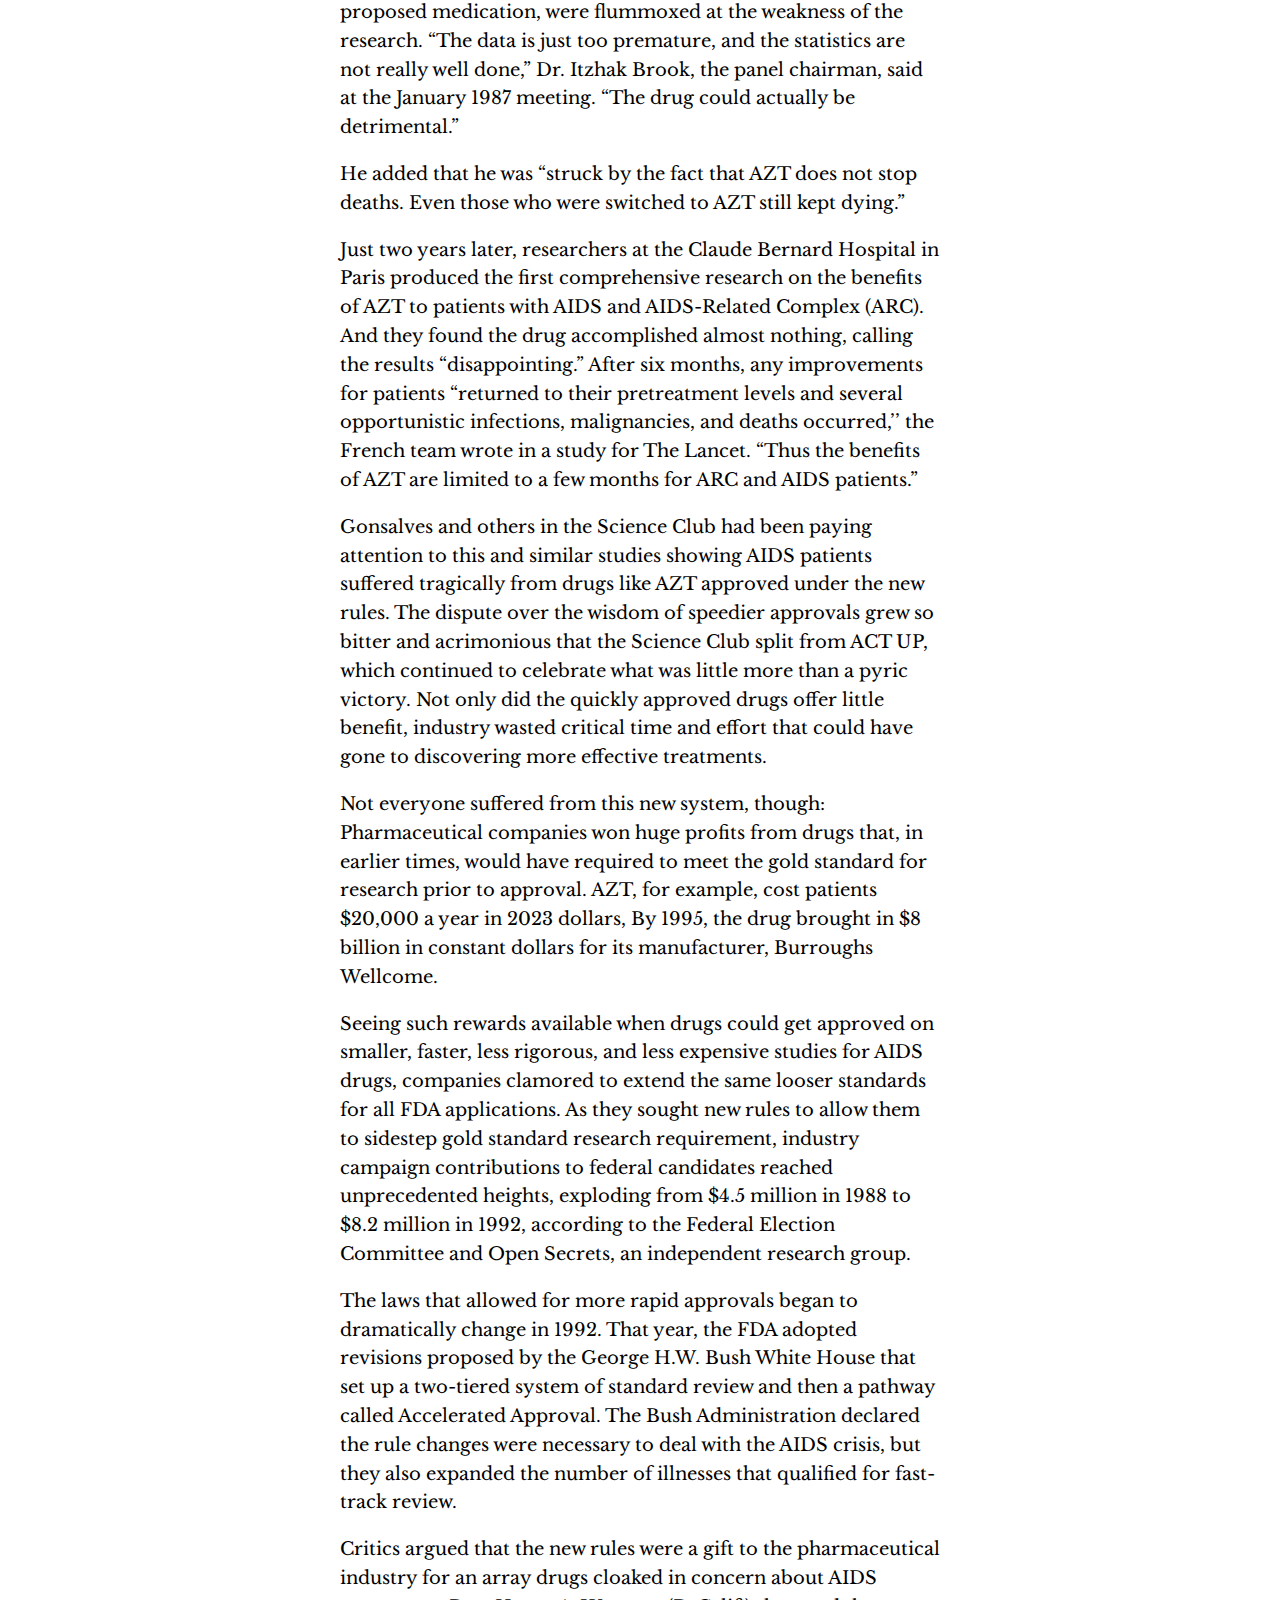
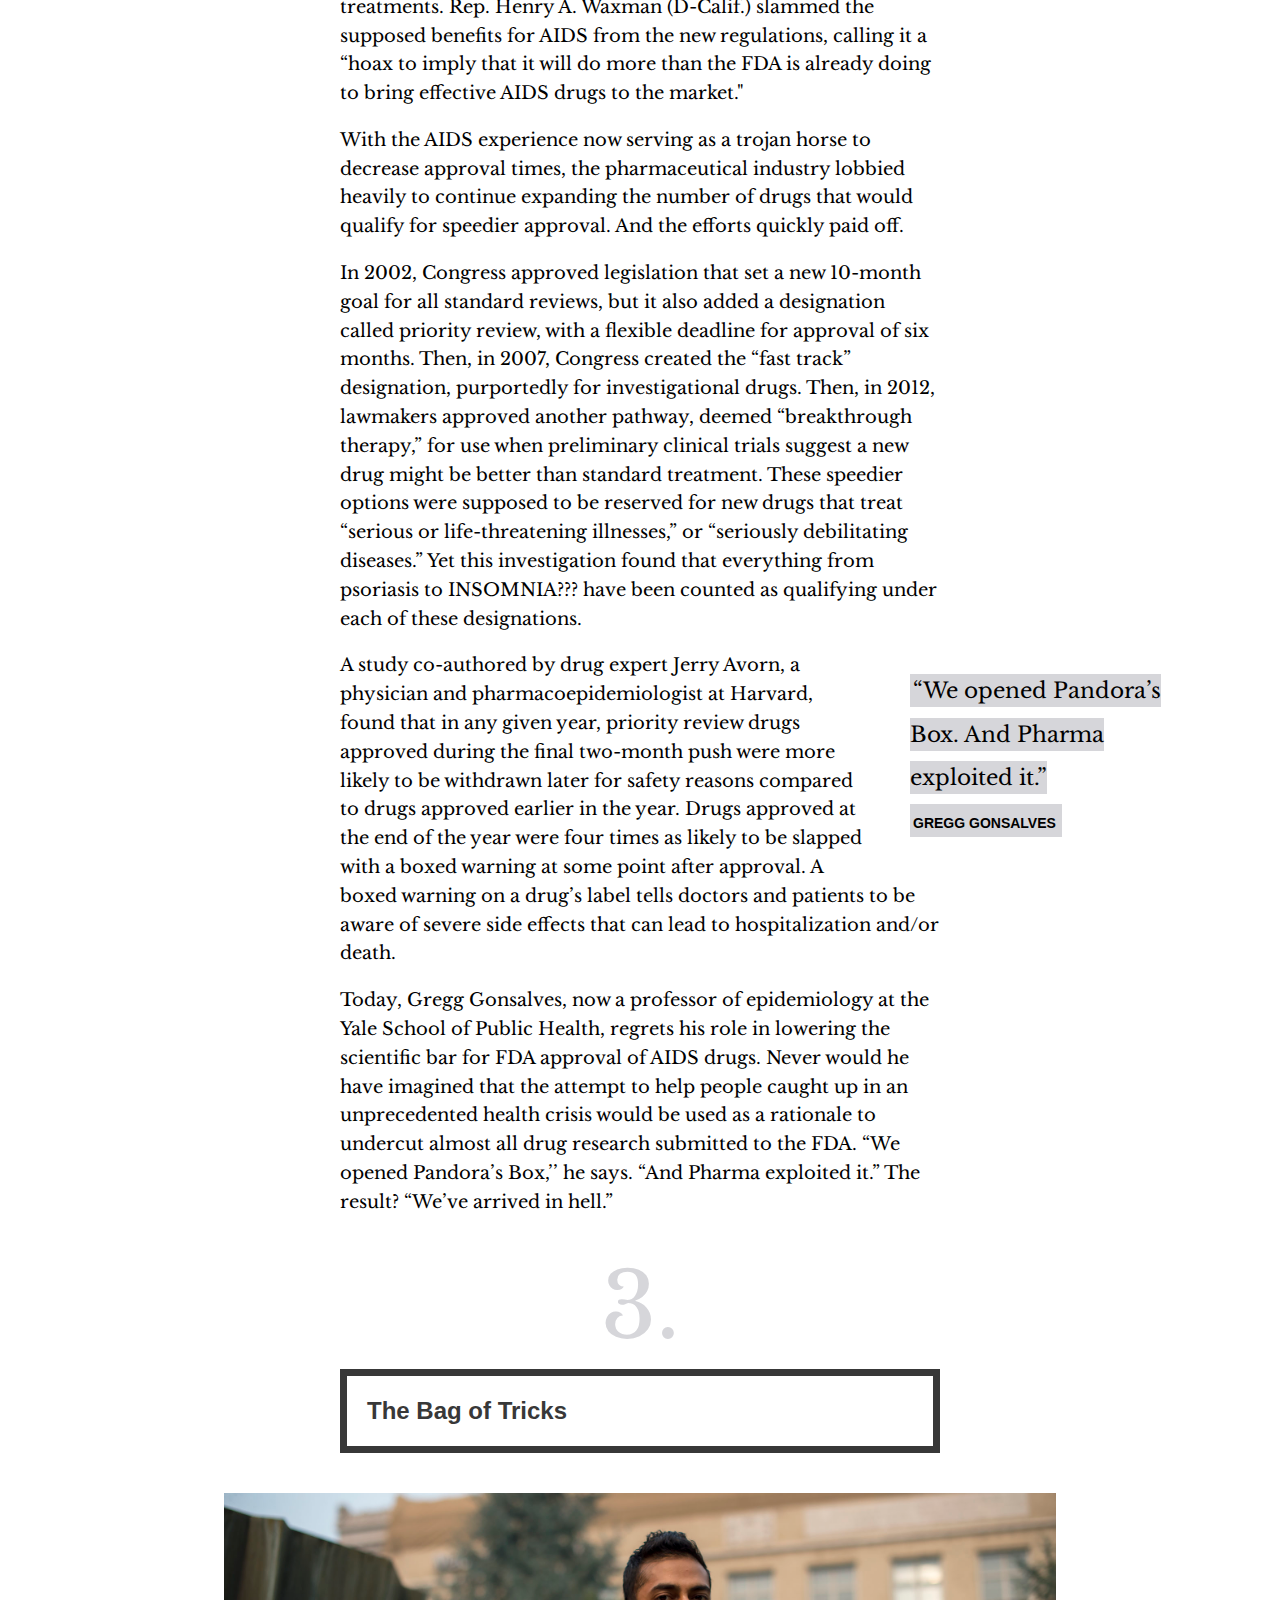
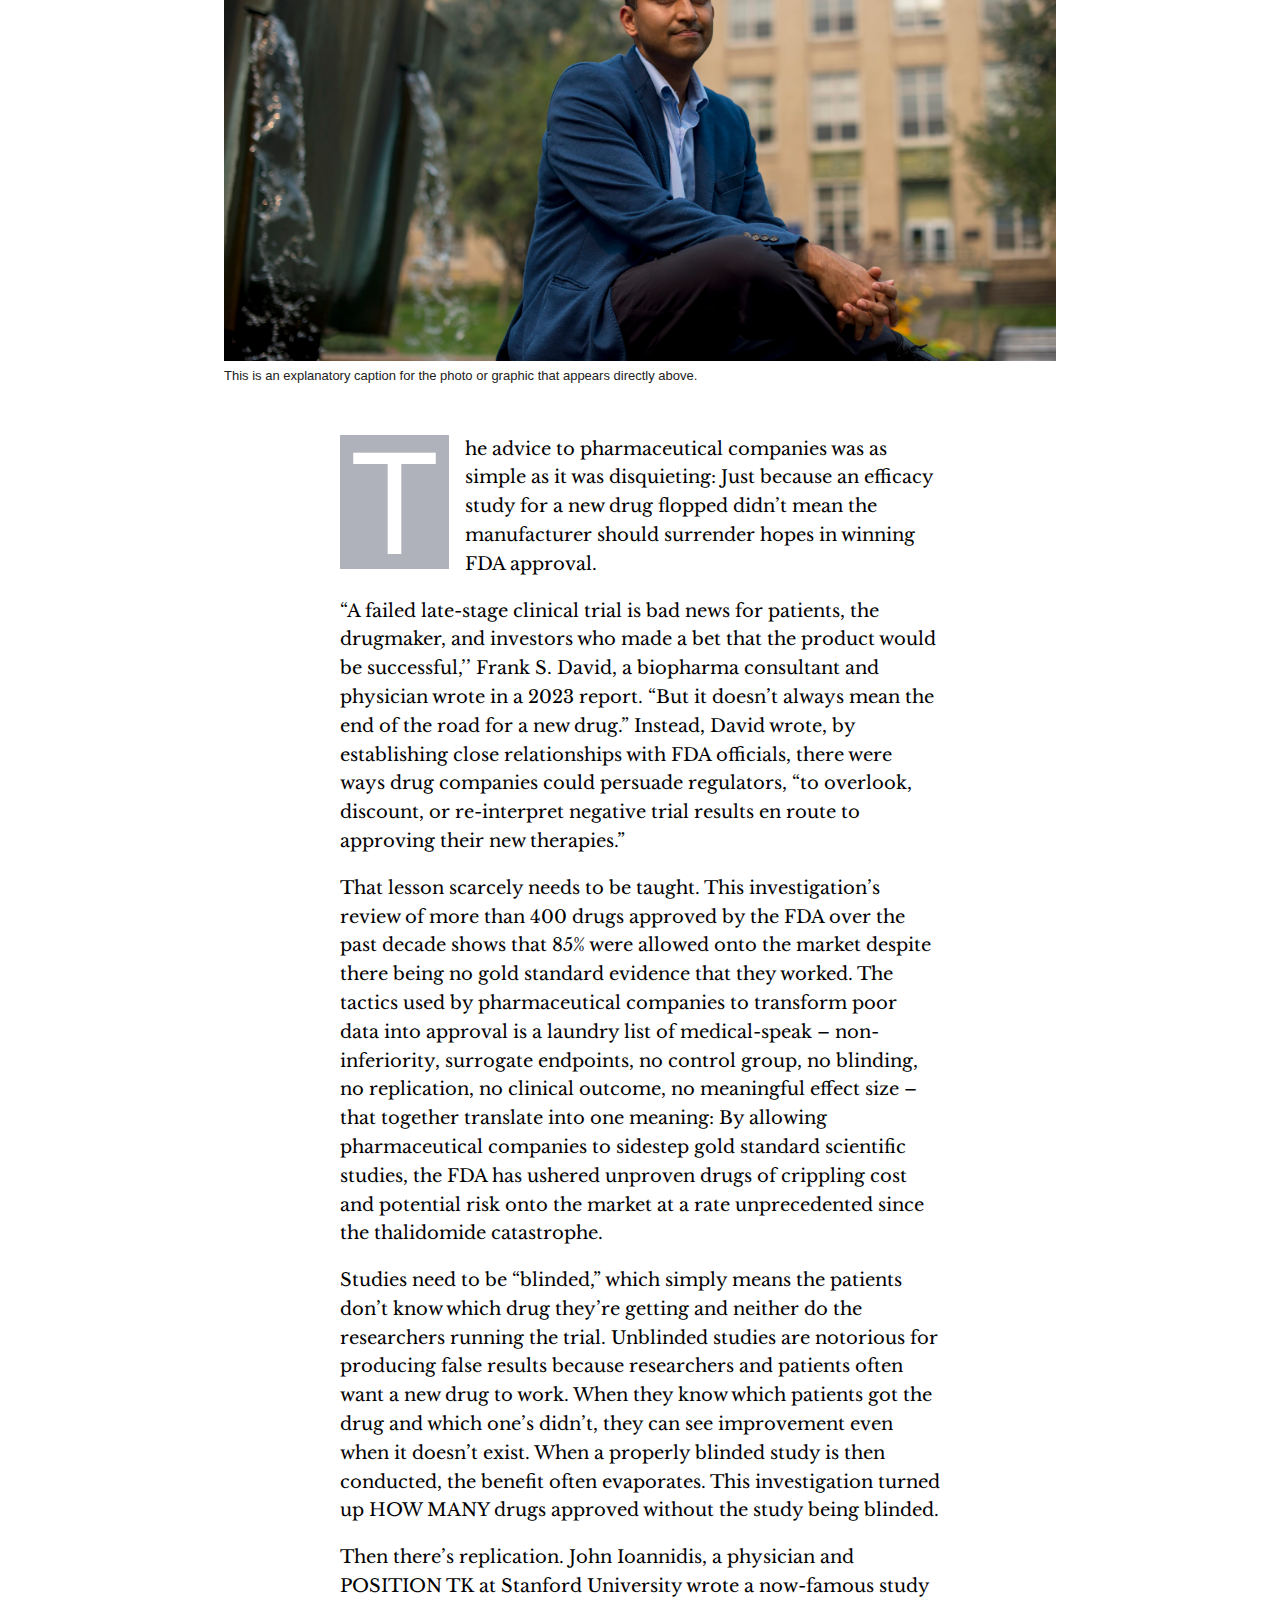
==== commit 5cfe84d1: "Update index.html" ====
--- a/storyboard/index.html
+++ b/storyboard/index.html
@@ -31,100 +31,60 @@
                         <h3 class="byline">By <a href="https://theconversation.com/profiles/david-maimon-1032927">Jeanne Lenzer</a>  and <a href="https://kurteichenwald.com">Shannon Brownlee</a></h3>
 
         
-<p class="dropcap-big">When Claudette Cyr
-reached her early seventies, she began to worry about Alzheimer’s. Though the
-retired math teacher’s mind was still sharp, her mother had died with the
-disease. Whenever Claudette would misplace her keys or forget a name, she
-dwelled on the possibility that she too would begin the slow, inexorable slide
-into cognitive decline, personality changes and ultimately, dementia. </p>
-        </div>
-    </div>
-    
-    <div class="grid-two">
-        <div class="content-body">
-            <figure>
-                <img src="images/claudette_cyr_cropped.png">
-                <figcaption>This is a caption explaining Cyr siblings and Claudette filling out here.</figcaption>
-            </figure>
-        
-        
-        </div>
-    </div>
-
-    <div class="grid-ten">
+<p class="dropcap-big">Glenda R. first noticed her problem while driving to work. “The center line in the road seemed to wander off to the side of the road and then come back. “I took that road to work every day, and it’s a straight road. Her confusion turned to terror as she realized she couldn’t trust what she was seeing. “I had no idea how to keep from crashing into oncoming cars.” </p>
+
+<p>That was eight years ago, and Glenda R., then 37, managed to pull off to the side of the road and call her husband to pick her up. Thinking she needed new eyeglasses, she scheduled a checkup. But it wasn’t new glasses she needed. There was something amiss in both of her retinas and the ophthalmologist sent her to a retinal specialist. He/she/they delivered some shocking news. Her retinas had been damaged by a drug she was taking and eyeglasses couldn’t correct it. </p>
+
+<p>The drug was Elmiron, which Glenda had taken for nearly a decade to treat her painful bladder syndrome. Worse news would follow from the retinal specialist. The drug was not only causing her vision distortion, but even after stopping it, research was showing that her problem could progress until she was blind. The only hope to save her vision was a series of shots into her eyes every five-to-six weeks.</p>
+        
+<p>Glenda’s primary care doctor had prescribed the drug just one month after the federal Food and Drug Administration (FDA) approved it. Far from being concerned about taking a new medicine, Glenda was excited. It was the first drug on the market to treat her condition, which made urinating excruciatingly painful and could hurt so much it kept her awake at night. She recalls,  “I thought, hey, awesome, there’s a new drug!”</p>
+
+<p >But it was all a lie. Glenda, like hundreds of thousands of patients and most of their doctors, believed the Food and Drug Administration’s 1995 approval of Elmiron meant that it had been proven safe and effective. Unfortunately, Elmiron is neither – and FDA officials knew they had allowed the drug onto the market despite having no valid evidence that it worked.</p>
+
+<p >Worse, Elmiron is not unique. Rather, this medication reflects a darker, hidden secret: It is just one of hundreds the agency has allowed on the market despite a glaring lack of evidence that they benefit patients at all, and in many cases, presenting clear signs that they pose a serious risk of harm. </p>
+
+<p>This is the finding of a year-long investigation by The Conversation and the McGraw Center for Business Journalism into the FDA’s modern drug approval process.  The investigation examined every FDA drug approved over the past decade, evaluating all scientific studies used by the agency for its decisions. The data analysis was then vetted by a 15-member advisory committee assembled by the reporters. This group of a group that includes internationally renowned experts includes physicians, epidemiologists, statisticians, former FDA officials, and more. The findings were also pieced together from government memos and other internal documents, investigators' notes, drug company and court records, as well as interviews with current and former federal officials, lawyers, and patients.</p>
+
+<p>The investigation found that over the past decade:</p>
+        </div>
+    </div>
+        
+<main>
+
+
+		<section id="scrolly">
+			<figure>
+			</figure>
+
+			<article>
+				<div class="step" data-step="1">
+					<p>The FDA approved 85% of new drugs without evidence that they work.</p>
+				</div>
+				<div class="step" data-step="2">
+					<p>The agency allowed some drugs to remain on the market even when studies conducted after approval failed to show any benefit to patients.</p>
+				</div>
+				<div class="step" data-step="3">
+					<p>More than half of drug applications falsely claim to qualify for a program offering greater profits and longer patent rights. This designation, called orphan drug status, only applies to diseases affecting less than 200,000 people. Yet drug companies claim orphan status in 54% of applications, most of which involve as many as a million patients.</p>
+				</div>
+				<div class="step" data-step="4">
+					<p>An Alzheimer’s drug, Leqembi, approved by the FDA this year, is being hailed by the company, patient advocacy groups and neurologists as a “breakthrough.” The drug has little or no effect on symptoms and comes with potentially deadly side effects. </p>
+				</div>
+                <div class="step" data-step="5">
+					<p>Eighty-one percent of drugs are rushed through FDA review through the use of lower levels of scientific evidence than standard approvals. Such faster approvals are supposed to be reserved for potentially life-threatening diseases, but the FDA has used them for conditions like migraine and psoriasis. </p>
+				</div>
+			</article>
+		</section>
+
+		<section id="outro"></section>
+	</main>
+        
+
+
+<div class="grid-ten">
     <div class="content-body"> 
-
-<p>Then Claudette’s husband, Donald, met a physician at his weekly hockey game. The doctor owned a
-private memory clinic nearby and told Donald that he was enrolling patients in
-a clinical trial to test a new drug that the manufacturer hoped to show could
-slow symptoms of Alzheimer’s. After attending an information session at the
-clinic, Claudette and Donald decided she should sign up for the trial. </p>
-
-<p>The decision surprised two of her stepchildren, Pierre and Mireille, who live near their
-parent’s home, just outside Ottawa, Canada.  “She shopped and cooked, played
-bridge, did volunteer work.”</p>
-
-<p>Claudette seemed to do well on the drug at first, and things seemed even more promising when the
-Food and Drug Administration approved it for sale in June of 2021. But that
-same month, an MRI of Claudette’s brain showed evidence of brain swelling and
-bleeding, two known side effects of the drug. </p>
-
-
-
-<p >After an infusion in July, Claudette suddenly began showing signs of confusion. On August 18th,
-while sitting at the kitchen table, she lost consciousness and began
-convulsing. Donald, her husband of 34 years, laid her on the floor and called
-for help. Her seizures didn’t stop even when paramedics arrived with
-medication. Once at the hospital, she received numerous tests, and after
-several days, the doctors decided she could be moved to a rehabilitation
-facility. But just before the transfer, more seizures struck, and she was put
-on life support in the ICU. </p>
-
-
-<p >A month later, Claudette was dead. The cause, according to the physician in charge of the
-clinical trial in Ottawa, was severe cerebral edema, or brain swelling, a known
-side effect of the drug she had been taking.</p>
-
-<p>That drug was
-Aduhelm, which set off of a firestorm of controversy when the FDA approved it
-because of the poor quality of the scientific evidence used by the agency to
-justify its decision. According to the studies submitted to the FDA by Biogen,
-the drug’s manufacturer, the drug not only failed to slow the onslaught of
-Alzheimer’s symptoms, it caused brain bleeds and brain swelling in up to a
-third of patients. But for all the public outrage directed at the FDA for
-compromising science to push through Aduhelm, this one drug reflected a darker,
-hidden secret: It was just one of hundreds of drugs the agency allowed on the
-market despite a glaring lack of evidence that they work, and in many cases,
-clear signs that they pose a serious risk of harm. </p>
-
-<p> That is the finding of a year-long  investigation
-by <i>The Conversation</i> and the McGraw Center into the FDA’s modern drug
-approval process.  The investigation examined every drug approved by the FDA
-over the past decade, evaluating all of the scientific studies used by the agency
-for its decision. The analysis of the data was then vetted by a 15 member expert
-advisory committee assembled by the reporters on this investigation, a group
-that included internationally renowned physicians, epidemiologists,
-statisticians, a patient representative who sits on an FDA advisory committee,
-two former FDA advisors and a former FDA scientist. The reporting also involved
-government documents and court proceedings, as well as dozens of interviews
-with other drug experts, patients, patient advocacy groups, lawyers, and
-government officials. The investigation found that over the past decade:</p>
-
-<ul>
-    <li>The FDA approved 85% of new drugs without evidence that they work.</li>
-
-    <li>The agency allowed some drugs to remain on the market even when studies conducted after approval failed to show any benefit to patients.</li>
-
-    <li>While only 9% of Americans have rare diseases, 54% of FDA approvals in 2022 were for “orphan drugs” that treat such conditions. Orphan drugs are far more profitable and allows companies to retain exclusive rights for longer. </li>
-
-    <li>The FDA applied less substantive reviews to 72 new antibiotics after designating them as “substantially equivalent” to drugs already on the market. Yet all but one of those new drugs were worse than antibiotics already available, were more expensive, and offered no additional benefits.</li>
-
-    <li>Eighty-one percent of drugs are rushed through the approval process through “expedited pathways,” which rely on lower levels of scientific evidence for the FDA’s decisions. Such faster approvals are supposed to be reserved for potentially life-threatening diseases, like cancer However, drugs for non-life-threatening conditions like migraine and psoriasis are also being hurried through</li>
-</ul>
-        
-        
-
-
+        
+<p>None of this is a secret to the scientists and advisors who toil behind the thick walls of the FDA headquarters near Washington D.C. Rather, the agency has knowingly allowed pharmaceutical companies to employ statistical tricks to gain approvals of drugs with eye-popping price tags despite the negligible value – if any – they offer patients.  </p>     
+        
 <p>The decline of science at the FDA is not just an academic question. It has come at a
 tremendous cost to the public: <a href="https://ethics.harvard.edu/blog/new-prescription-drugs-major-health-risk-few-offsetting-advantages#:~:text=About%20128%2C000%20people%20die%20from,a%20leading%20cause%20of%20death.">128,000 people die</a> each year from prescription drugs for everything from diabetes to depression, arthritis, blood
 clots, strokes and cancer. That doesn’t count people who overdose, or take
@@ -137,12 +97,11 @@
 href="https://www.ncbi.nlm.nih.gov/pmc/articles/PMC1120974/#:~:text=Cerivastatin%20(Baycol%20in%20the%20United,in%20patients%20taking%20the%20drug.">high cholesterol</a>, which were pulled from the market.</p>
 
  
-
-<p>New drugs are routinely seen as “innovative” and lifesaving. Yet this investigation shows
-that many new drugs offer no improvement over older drugs, and thanks to a bag
-of statistical tricks are sometimes dangerously worse. Many of these
-medications come with eye-popping price tags that are orders of magnitude
-greater than the price of equally effective older drugs.</p>
+<p>Such statistics may seem surprising given some truly spectacular advances in medicine over the last several decades. New drugs have transformed certain leukemias from death sentences to treatable and sometimes even curable conditions. Other drugs allow people with transplanted organs to live normal lives, and once-deadly infections are now cured with new antibiotics. These genuine breakthroughs have cast a golden light on all new drugs, allowing manufacturers to portray almost every fresh FDA approval as providing improvements over the old.</p>
+        
+<p>But experts like Jerome R. Hoffman, professor emeritus of medicine at UCLA and the head of this investigation’s database analysis advisor group, say the breakthroughs are overwhelmed by a flood of unproven and harmful drugs pouring onto the market with FDA’s stamp of approval. “Some people will see the harm that this study demonstrates as a condemnation of science, but (instead) it’s a condemnation of bad science,’’ Hoffman said. “Similarly, this isn’t a repudiation of government, but rather of government allowing itself to be captured by industry.”</p>        
+        
+<p>Even some of the FDA critics expressed shock when shown the findings of this investigation. “I've been discouraged about FDA before, but this is the worst,” said Diana Zuckerman, president of the Washington, DC-based National Center for Health Research. “Now I feel like every single director [at the agency] is doing the wrong thing. The scientific bar is now so low it would be impossible to lower it any further because it’s already in the dirt.”  </p>        
 
 <h2 class=" bignumber">1.</h2>
 <h2 class="subhead">The rise and fall of the FDA</h2> 
@@ -156,28 +115,27 @@
 
 <div class="grid-ten">
     <div class="content-body">
-<p class="dropcap-big">An unlikely sponsor joined in the spectacle at the 1933 World’s Fair in Chicago. The fair’s
-theme, “Technological Innovation,” featured cigarette-smoking robots, real
-babies in incubators, and Cadillac’s new V-16 automobile. But innovation would
-be put on trial in an exhibit dubbed the “<a
-href="https://www.fda.gov/about-fda/histories-product-regulation/american-chamber-horrors">American Chamber of Horrors</a>,” with a surprising sponsor: the US Food &amp;
-Drug Administration. The agency’s traveling exhibit, then housed at the World’s
-Fair and later shown at the White House, displayed some of the harmful and
-deadly “miracle” drugs the agency said it was powerless to remove from the
-market. Powerless, it said, because drug makers had banded together to win the
-support of Congress to limit the FDA’s power to protect the public.</p>
+<p class="dropcap-big">With a budget of $6 billion annually and 18,000 full-time employees, the FDA is one of the largest agencies in the U.S. Between drugs, food, and medical devices, the agency regulates products that account for $2.1 trillion a year, more than TK cents of every dollar spent in this country. That would make it one of the most powerful government bodies not just in the U.S. but in the world. At one time, it was also one of the most admired, a reputation built on hard-won scientific standards that came only after a string of medical tragedies.  </p>
         
         </div>
     </div>    
 
-<!-- ---------------------- DRUG LOOKUP BOX --------------------------- -->    
-<div class="grid-two " style="position:sticky; top:20px">
-        <div class="drugbox">
+<!-- ---------------------- DRUG LOOKUP BOX --------------------------- -->
+  <div class="grid-two" style="position:sticky; top:20px">
+  
+    <div class="drugbox" id="drugsearch" style="margin-bottom: 30px;">
+        <form action="/action_page.php">
+        <label for="fname">Look up drug approval </label>
+            <p style="margin-bottom: 5px">Check any drug approved from 2013 to 2022 to see if it was rigorously tested</p>
+        <input type="text" id="drugname" name="drugname" value="Drug name" style="font-size: 1.1em; color:#999;padding:5px"><br><br>
+            <button id="search" onclick="showHide()">Search</button>
+        </form>
+    </div>
+    
+     <div class="drugbox" id="drugresult" style="display: none">
         <form action="/action_page.php">
         <label for="fname">Aspirin</label><br>
         </form>
-                    <!-- <p><b>Scientific name:</b> Acetomiphen</p> -->
-
         
         <div id="basicinfo">
             <p><b>Condition treated</b></p>
@@ -191,57 +149,29 @@
             <p class="reasons"><b>Reasons testing was <span style="background-color: #990000; color:white;padding: 0 3px;">not rigorous</span></b></p>
             <p>Test was not blinded. Test did not use control group. </p>
               <form action="/action_page.php" style="margin-top: 30px;">
-        <input type="submit" id="search" value="Search for another drug">
+                  <button type="submit" id="search" >Search for another drug</button>
         </form>      
         </div>
     </div>
-    
+ 
     
 <! -- ---------------------  RETURN TO MAIN STORY ---------------------- -->    
 <div class="grid-ten">
     <div class="content-body">
-<p >The 1906 law creating the FDA failed to grant  the agency any power to require drug
-makers to prove their products were either safe or effective. It could only require
-that drug labels accurately reflect the ingredients in the medications. If the
-label said <i>heroin</i>, (sold as tablets by Eli Lilly, Inc.), fine. If it
-said <i>radioactive water</i>, (sold as Radithor by Bailey Radium
-Laboratories), fine. Safety be damned. The reasoning went: <i>if a drug doesn’t
-work or isn’t safe, patients won’t buy it. </i>But that belief proved deadly.</p>
-
-<p>One of the FDA’s displays featured E.M. Byers, a wealthy industrialist and athlete, who
-over a period of years swallowed hundreds of doses of Radithor, which was
-touted to treat impotence and other ailments. The treatment ultimately killed
-Byers, but not before causing prolonged suffering and disfigurement. A picture
-shows his face and head deformed by the radiation-induced cancers that ate away
-his jawbone and teeth and burrowed holes in his skull.  Another display centered
-on Banbar, said to be a cure for diabetes. The drug contained milk sugar and
-horsehair. Despite its utter lack of benefit for diabetics, some patients swore
-by the drug. But the FDA tracked down their death certificates showing the
-grateful patients died of untreated diabetes – at a time when insulin was
-widely available.</p>
-
-<p>It would take one more scandal, however, to finally trigger a Congressional
-investigation. That came in 1937 with the deaths of more than 100 children and
-adults who took purported remedy for strepthroat. The elixir of <a
-href="https://www.fda.gov/files/about%20fda/published/The-Sulfanilamide-Disaster.pdf"></a>diethylene glycol – the chief ingredient of antifreeze – caused slow and painful deaths. One mother described her
-daughter’s screams prior to her death as so awful that she felt she would go
-insane. Congress finally acted and in 1938 passed<a
-href="https://www.fda.gov/about-fda/changes-science-law-and-regulatory-authorities/part-ii-1938-food-drug-cosmetic-act#:~:text=FDR%20signed%20the%20Food%2C%20Drug,adequate%20directions%20for%20safe%20use."> the Federal Food, Drug, and Cosmetic Act</a>, empowering the FDA to require evidence of safety before drugs went on the market. Twenty-five years later, the 1938 act was credited with dramatically limiting the catastrophe caused by 
-<a href="https://www.medicalnewstoday.com/articles/how-the-thalidomide-scandal-led-to-safer-drugs"> thalidomide</a>, which caused babies to be born without arms
-or legs and instead with what looked like flippers sprouting from their
-shoulders or hips. While the drug affected thousands of children in other
-countries, the number in the US was limited thanks to a decision by Dr. Frances
-Oldham Kelsey, the FDA commissioner. But she was attacked by the drug maker and
-FDA managers for her actions that saved so many children from difficult lives.</p>
-
-<p>It wasn’t until the <a href="https://www.ncbi.nlm.nih.gov/pmc/articles/PMC4101807/">Kefauver–Harris Amendments of 1962</a> that congress granted the FDA the right to insist not only on safety, but on <i>efficacy. </i>For the first time, the agency could demand that pharmaceutical companies provide evidence that their
-drugs actually <i>work.</i> The 1962 act led to rigorous scientific standards
-that made the FDA the global leader in drug regulation. Government agencies in
-other countries would often wait to see how the FDA handled new drug
-applications before taking their own actions. Despite a number of flaws, it
-would be a golden era of scientific rigor that was unfortunately cut short by
-push back from AIDS activists, Big Pharma, and the deregulation frenzy of the
-1980s. </p>
+<p >When the agency was created by Congress in 1906, it had no power to compel drug makers to prove their products were either safe or effective. Instead, manufacturers had only to list the ingredients on their labels. If the label said heroin, (sold as tablets by Eli Lilly, Inc.), fine. If it said radioactive water, (sold as Radithor by Bailey Radium Laboratories), fine. Drug companies argued and Congress agreed that the free market would resolve any problems, since consumers wouldn’t buy a drug if it didn’t work or wasn’t safe.</p>
+
+<p>Not all members of the public were quite so skeptical. At the 1933 World’s Fair in Chicago, which featured such technological wonders as cigarette-smoking robots and real babies in incubators, the FDA tried to drum up support for its bid to gain more authority with an exhibit dubbed the “American Chamber of Horrors.” There were gruesome photos of E.M. Byers, a wealthy industrialist, who over many years swallowed hundreds of doses of Radithor, a concoction that blended radium with water and supposedly cured a variety of ailments including impotence. The radiation in the drug ultimately killed Byers, but not before triggering cancers that ate away his jawbone and teeth and burrowed holes in his skull. </p>
+        
+<p>Another display centered on Banbar, a drug containing milk sugar and horsehair that its promoters touted as a cure for diabetes. Despite Banbar’s utter lack of benefit, some patients swore by it. When the FDA tracked down their death certificates, all had died of untreated diabetes – at a time when insulin was widely available.</p> 
+
+<p>Four years later, a national scandal finally triggered Congressional action. More than 100 children and adults died from a purported remedy for strep throat, an elixir of sulfanilamide that had been sweetened with diethylene glycol, an organic compound that is now known to cause slow and agonizing deaths. Testifying before Congress, one mother described her daughter’s deathbed screams prior as so awful that she feared she would go insane. The following year, lawmakers passed the Federal Food, Drug, and Cosmetic Act, empowering the FDA to require evidence of safety before drugs could be sold</p>
+
+<p>Yet it took another scandal before Congress allowed the agency to demand evidence that drugs actually worked. In the 1950s and early 1960s, pregnant women who had taken thalidomide to prevent nausea began giving birth to babies with deformed arms and legs that looked like flippers. Its use was limited in the United States thanks to an FDA scientist, Dr. Frances Oldham Kelsey, who saw reports from Europe of the horrific side effect and refused to grant approval.  </p>
+        
+<p>The near-catastrophe spurred Congress to pass the Kefauver–Harris Amendments of 1962, giving the FDA the right to insist on studies proving not only safety, but also efficacy before allowing drugs onto the market. For the first time, the agency could demand that pharmaceutical companies provide evidence that their drugs actually work.  The rigorous scientific standards developed in the wake of the 1962 act made the FDA the global leader in drug regulation. </p>
+
+<p>But the gold standards of scientific rigor began to crumble in the 1980s, in large part from the most unlikely of causes: The AIDS crisis. 
+</p>        
     
 <h2 class=" bignumber">2.</h2>
 <h2 class="subhead">The beginning of the fall: AIDS, “drugs in bodies,” and Big Pharma</h2>
@@ -251,7 +181,7 @@
     </div>
     
         <figure class="mediumphoto">
-            <img src="images/actup-Peter-ansin-gettyimages-1213566352-594x594.jpg">
+            <img src="images/gonsalves_2018_hi-res-download_2.jpg">
 
             <figcaption>This is an explanatory caption for the photo or graphic that appears directly above.</figcaption>
         </figure>
@@ -259,62 +189,18 @@
     <div class="grid-ten">
     <div class="content-body">
         
-<p class="dropcap-big">In 1988CKTK, Gregg
-Gonsalves was TK years old and in love. He had dropped out of Tufts College
-just shy of his degree and was working in a university lab in Cambridge, Mass.,
-when his boyfriend of just one month came to Gonzalves’ apartment, drunk and weeping.
-They had to break up, he said, because he was HIV positive.</p>  
-
-<p>Gonsalves had heard of AIDS but had no idea how it was transmitted or how lethal it was.  “I
-was this sheltered Catholic kid from Long Island who had gone to an elite
-college with a bunch of other sheltered kids,” he recalls. The Reagan
-Administration had ignored the crisis of AIDS, then referred to as the “gay
-plague” and “gay related immune deficiency,” until 1986, a month before the
-president’s friend, Rock Hudson, died of the disease. Desperate for
-information, Gonzalves saw a flier for a meeting on the topic and decided to
-attend.</p>
-
-<p>The event was held
-by the AIDS Coalition to Unleash Power, better known as ACT UP.  At that first
-meeting and subsequent ones, Gonzalves found information and validation as a
-gay man. Soon he joined ACT UP’s “Science Club,” a group dedicated to learning all
-they could about the disease, potential treatments, and the FDA’s regulatory
-process. He and other activists sneaked into university libraries to read
-articles in medical journals. They pored over government documents.</p>
-
-
-<p>ACT UP wanted access to new drugs, and
-they wanted them fast. But they were up against an FDA bureaucracy that was, in
-the words of Lewis Grossman, a professor of law at Washington University,
-“almost inert” when it came to approving new AIDS treatments. ACT UP used civil
-disobedience tactics, like standing up in unison at scientific meetings to
-shout their slogan, “Drugs into bodies.” With news cameras rolling, ACT UP
-members blockaded the entrance to FDA headquarters, near Washington, DC,
-holding placards saying <a
-href="https://digitalcommons.wcl.american.edu/facsch_lawrev/761/#:~:text=This%20Article%20explores%20how%20AIDS,expedite%20the%20availability%20of%20new%2C">“Federal Death Administration”</a> while others scaled the walls of the building. They lay on the street holding
-cardboard tombstones that read “Killed by the FDA.” They went to drug
-companies, eventually forcing FDA officials to sit down and discuss ways to
-speed up the approval of new drugs for AIDS. In response, the FDA began to
-loosen the hard-won rules instituted in 1962 after the thalidomide disaster.  </p>
-
-<p>The 1962 standards had been<a
-href="https://www.accessdata.fda.gov/scripts/cdrh/cfdocs/cfcfr/cfrsearch.cfm?fr=314.126">
-written into the code of federal regulations</a>.The  rule required two or more “gold standard” studies, known as randomized,
-controlled clinical trials, or RCTs. In design, an RCT is simple: half of the subjects
-get the experimental treatment; the other half are assigned to a “control
-group.” The two groups are divided in a way intended to ensure that the only
-difference between the two groups is the drug they receive. Those in the
-control group get either a placebo (sugar pill) or “standard of care,” a
-treatment that already exists.  At the end of the study, researchers examine
-how many patients who received the new treatment did better or worse compared
-to those in the control group.      </p>
-
-<p>But requiring two RCTs  meant that new
-treatments for AIDS (and pretty much all drugs) headed toward potential
-approval like chilled molasses being sucked through a straw. It took an average
-of 8 years to move drugs through the development pipeline and onto the market.
-Many people with AIDS, abandoned by their government and often by their
-families, died alone or on the streets as the FDA seemed to dither.</p>
+<p class="dropcap-big">Gregg Gonsalves was 22TK years old and in love. A college dropout who had taken a job at a university lab in Cambridge, Mass., Gonsalves was surprised when his boyfriend of one month showed up at his apartment, drunk and weeping. For Gonsalves’s safety, they had to break up, the boyfriend said. He was HIV positive.</p>  
+
+<p>Gonsalves had heard of AIDS but had no idea how it was transmitted or how lethal it was.  “I was this sheltered Catholic kid from Long Island who had gone to an elite college with a bunch of other sheltered kids,” he recalls. Desperate for information, Gonsalves saw a flier for a meeting on the topic and decided to attend.</p>
+
+<p>The event was held by the AIDS Coalition to Unleash Power, or ACT UP.  At that first meeting and subsequent ones, Gonsalves gained knowledge about AIDS and a sense of validation as a gay man. Soon he joined ACT UP’s “Science Club,” a group dedicated to learning about the not only the disease, but also potential treatments and the FDA’s regulatory process. </p>
+
+
+<p>ACT UP wanted access to new drugs – and fast. But they were up against an FDA bureaucracy that was, as one chronicler of the period put it, “almost inert” when it came to approving new AIDS treatments. ACT UP used civil disobedience tactics. With news cameras rolling, its members blockaded the entrance to FDA headquarters holding placards saying “Federal Death Administration.” They lay on the street holding cardboard tombstones that read “Killed by the FDA.” Publicly shamed by AIDS activists and under pressure from drug companies, the FDA loosened the hard-won efficacy rules instituted after the thalidomide disaster.  </p>
+
+<p>Those 1962 regulations required two or more “gold standard” studies, known as randomized, controlled clinical trials, or RCTs. In design, an RCT is simple: half of the subjects are randomly assigned to receive the experimental treatment; the other half are part of a “control group.” Those in the control group get either a placebo or “standard of care,” a treatment that already exists.  Researchers use random numbers to assign patients to one group or the other to ensure that the only difference between them is the drug they receive. At the end of the study, researchers examine how patients on the new treatment did compared to those in the control group. Then, the rules required that the pharmaceutical companies conduct a second trial, since drugs routinely can appear effective by chance alone. </p>
+
+<p>But requiring two RCTs  meant that new treatments for AIDS (and pretty much all drugs) headed toward potential approval like chilled molasses being sucked through a straw. It took an average of 8 years to move drugs through the development pipeline and onto the market. Many people with AIDS, abandoned by their government and often by their families, died alone or on the streets as the FDA seemed to dither.</p>
         
  </div>
     </div>
@@ -334,11 +220,6 @@
         
 <div class="grid-ten">
     <div class="content-body">         
-
-<p>Meanwhile, Congress sat on its hands. The
-Reagan era of deregulation and smaller government was in full throttle and
-Congress refused to provide additional funding that the FDA needed to hire more
-drug reviewers. </p>
                     
 <p >Pharmaceutical companies raged about the sluggish pace of approvals. Every month that a drug
 sat on a reviewer’s desk was a month of lost revenue, while for AIDS patients the
@@ -346,445 +227,371 @@
 mixing up crazy cocktails in their bathtubs,” says Gonsalves. “They were
 willing to put anything in their bodies.” ACT UP demanded access to
 experimental drugs once showed even modest evidence of safety and they wanted
-faster approvals.</p>
-
-<p>Having gotten the attention of the FDA with its guerilla tactics, ACT UP members and other AIDS
-activists joined with drug makers and sat down with the FDA to fashion a new
-“pathway” for approvals. They worked out a set of regulations allowing
-companies to design shorter studies that the agency might deem acceptable. A
-key component of those speedy studies was they no longer had to look at a
-“clinical” endpoint, such as lengthening life or curing opportunistic
-infections.</p>
-
-<p>Thanks to a 1988 rule allowing these “Fast Track” approvals, drug makers could slash development
-time by years though one simple change in the approval process: instead of being
-forced to wait for years to prove that a drug could provide a <i>clinical </i>benefit
-(such as living longer or feeling better), they could submit studies using a
-“surrogate endpoint” said to be “reasonably likely to <i>predict” </i>a
-benefit. Rather than showing actual benefit to patients, surrogate endpoints could
-just use laboratory tests,  CT scans, or other non-clinical measures.. In the
-case of AIDS, a commonly used surrogate was viral load – the number of HIV
-viral particles detected in the blood - rather than whether the onset of AIDS
-or death is delayed or reduced.</p>
-
-<p>The logic of
-surrogate endpoints might seem unassailable: If a treatment lowers the viral
-load of a patient with HIV, it seemed only reasonable to assume the risk of progressing
-to AIDS and dying would be decreased; if a drug cuts blood sugar in diabetics,
-then it must reduced complications, from heart attacks to amputations. If a
-drug shrinks a tumor, certainly a cancer  patient will live longer. These and
-other surrogate endpoints have allowed industry to slash drug development from
-years down to months -- and sometimes even weeks.</p>
-
-<p>Most members of
-the AIDS community celebrated the new fast track approvals. But not everyone
-was cheering. Gonsalves and others in the Science Club split from ACT UP amidst
-bitter arguments over the wisdom of speedier approvals. They paid attention to
-the science that showed AIDS patients suffered from their use of some drugs
-like AZT and DDI, two treatments approved under the new rules. Higher T-cell
-counts failed to translate into a lower death rate from AIDS and the drugs had
-terrible, sometimes deadly side-effects.</p>
-
-<p>In 1993, at a meeting of the FDA’s
-advisory committee for HIV drugs, Gonzalves and a handful of other activists
-did the unthinkable: They asked the committee to recommend withdrawal of one of
-the recently approved drugs.</p>
-
-    <h2 class=" bignumber">3.</h2>
-    <h2 class="subhead"> Bad science becomes law (Can you say PDUFA <i>pah-DOOF-ah</i>?)</h2>
-        
-        </div>
-    </div>
-
-
-        <figure class="mediumphoto">
-            <img src="images/gonsalves_2018_hi-res-download_2.jpg">
-            <figcaption>This is an explanatory caption for the photo or graphic that appears directly above.</figcaption>
-        </figure>
-
-<div class="grid-ten">
-    <div class="content-body">
-
-<p class="dropcap-big">But Gonsalves and his fellow dissidents
-proved no match for the power of drug companies and their voracious appetite
-for profits. Pharmaceutical leaders recognized the financial windfall to be had
-if they won FDA approval for their products based on smaller, faster, less
-rigorous, and less expensive studies. Industry clamored for the use of
-surrogate endpoints not just for AIDS drugs, but for <i>any </i>drug. For <i>their
-</i>drugs.</p>
-
-
-<p>To accomplish that, drug makers employed
-two tactics they learned during the AIDS crisis, tactics that over the last 40
-years have proved to steadily erode the FDA’s power to protect patients. One
-lesson was that patient advocacy groups, like ACT UP, could be useful in
-exerting pressure on the FDA and Congress. A message from patients in favor of
-speedier approvals based on lower levels of evidence proved to be a lot more
-persuasive than the same demand from a company.</p>
-
-<p>The second strategy involved persuading
-the government to allow pharmaceutical companies to finance faster drug
-approvals through the FDA on the argument that doing so benefited the public. The
-industry lobbied Congress to approve a bill it had resisted for years: the
-Prescription Drug User Fee Act, or PDUFA. Under the law’s provisions, the
-industry would pay fees based on their sales. Those fees would go towards
-beefing up the FDA’s budget. Manufacturers had been persuaded to support PDUFA
-by the Goldwater Institute and other conservative think tanks, [
-9.0pt;line-height:115%;font-family:"Quattrocento Sans",sans-serif'>Gonsalves
-June 2021 interview]  12.0pt;line-height:
-115%;>which railed for year about the FDA’s
-speed in approving drugs.</p>
-
-<p>PDUFA offered a way for companies to demand
-benefits for industry at a dangerous cost to the public. At the suggestion of
-conservative thinkers, drug makers pushed Congress for two concessions in
-exchange for doling out the money: PDUFA, which legislators first passed in
-1992 and renewed every five years since, directed the FDA to put the vast
-majority of new funding towards hiring more reviewers and setting deadlines for
-the agency to push approvals out the door.</p>
-
-
-
-<p>In the name of speedy approvals, PDUFA
-enshrined the “Accelerated Pathway,'' which allowed the use of surrogates for
-any serious or life-threatening condition. This new approach required that the
-company perform “confirmatory” studies after the drug was on the market,
-thereby moving both the physical harms and financial costs of experimentation
-onto unwitting patients who rarely if ever know they are serving as the
-industry’s guinea pigs. But while PDUFA loaded up the FDA with corporate cash
-to rush drug approvals, a miniscule amount went to monitoring those medications
-for safety and efficacy after they went to market. And that translates into the
-potential for patients suffering great harm if years-long confirmatory trials –
-if they are even performed – show a drug does not work or is not safe.</p>
-
-<p>This problem is underscored by Vinay
-Prasad, an oncologist and professor of Epidemiology and Biostatistics at the
-University of California, San Francisco, who tells the story of a patient he
-treated. He encountered a colleague using a chemotherapy drug called Xeloda to
-treat a patient with hepatobiliary cancer. After some time on the treatment,
-the man returned to the hospital when the cancer recurred. The man told Prasad
-that the prior therapy had been hard, and he deeply had hoped it would work.</p>
-            </div>
-    </div>
-        
-    <!-- QUOTE IN SIDEBAR -->
+faster approvals.</p>    
+
+<p>Having won the FDA’s attention through the guerilla tactics, activists sat down with drug makers and the agency to fashion a new set of regulations allowing for shorter reviews. Eventually, all sides agreed on newly designed, speedy studies that no longer required examining a “clinical” endpoint, such as lengthening life in the face of HIV infection or curing opportunistic infections. </p>
+
+<p>Instead, drug makers could submit studies using “surrogate endpoints” said to be “reasonably likely to predict” a benefit. Those could be laboratory tests, CT scans, or other measures. With AIDS, a commonly used surrogate was T-cell counts -- a measure of disease fighting cells in the blood – rather than whether the onset of AIDS or death was delayed or reduced.</p>
+        
+        <figure>
+            <img src="images/actup-Peter-ansin-gettyimages-1213566352-594x594.jpg">
+
+            <figcaption>This is an explanatory caption for the photo or graphic that appears directly above.</figcaption>
+        </figure>            
+
+<p>When rapidly produced drug applications started arriving at the FDA, some advisory panel experts reviewing the proposals expressed horror at how the new rules led to studies that showed improvements in surrogate endpoints, but virtually nothing about clinical benefits to patients,.   </p>
+
+<p>Members of the panel reviewing AZT, held up by the drug industry and AIDS community as among the most promising proposed medication, were flummoxed at the weakness of the research. “The data is just too premature, and the statistics are not really well done,” Dr. Itzhak Brook, the panel chairman, said at the January 1987 meeting. “The drug could actually be detrimental.” </p>
+        
+<p>He added that he was “struck by the fact that AZT does not stop deaths. Even those who were switched to AZT still kept dying.”</p>
+
+<p>Just two years later, researchers at the Claude Bernard Hospital in Paris produced the first comprehensive research on the benefits of AZT to patients with AIDS and AIDS-Related Complex (ARC). And they found the drug accomplished almost nothing, calling the results “disappointing.” After six months, any improvements for patients “returned to their pretreatment levels and several opportunistic infections, malignancies, and deaths occurred,’’ the French team wrote in a study for The Lancet. “Thus the benefits of AZT are limited to a few months for ARC and AIDS patients.”</p>
+
+<p>Gonsalves and others in the Science Club had been paying attention to this and similar studies showing AIDS patients suffered tragically from drugs like AZT approved under the new rules. The dispute over the wisdom of speedier approvals grew so bitter and acrimonious that the Science Club split from ACT UP, which continued to celebrate what was little more than a pyric victory. Not only did the quickly approved drugs offer little benefit, industry wasted critical time and effort that could have gone to discovering more effective treatments.</p> 
+
+<p>Not everyone suffered from this new system, though: Pharmaceutical companies won huge profits from drugs that, in earlier times, would have required to meet the gold standard for research prior to approval. AZT, for example, cost patients $20,000 a year in 2023 dollars, By 1995, the drug brought in $8 billion in constant dollars for its manufacturer, Burroughs Wellcome.</p> 
+        
+<p>Seeing such rewards available when drugs could get approved on smaller, faster, less rigorous, and less expensive studies for AIDS drugs, companies clamored to extend the same looser standards for all FDA applications. As they sought new rules to allow them to sidestep gold standard research requirement, industry campaign contributions to federal candidates reached unprecedented heights, exploding from $4.5 million in 1988 to $8.2 million in 1992, according to the Federal Election Committee and Open Secrets, an independent research group.</p>
+
+<p>The laws that allowed for more rapid approvals began to dramatically change in 1992. That year, the FDA adopted revisions proposed by the George H.W. Bush White House that set up a two-tiered system of standard review and then a pathway called Accelerated Approval. The Bush Administration declared the rule changes were necessary to deal with the AIDS crisis, but they also expanded the number of illnesses that qualified for fast-track review.</p>
+
+<p>Critics argued that the new rules were a gift to the pharmaceutical industry for an array drugs cloaked in concern about AIDS treatments. Rep. Henry A. Waxman (D-Calif.) slammed the supposed benefits for AIDS from the new regulations, calling it a “hoax to imply that it will do more than the FDA is already doing to bring effective AIDS drugs to the market."</p>
+
+<p>With the AIDS experience now serving as a trojan horse to decrease approval times, the pharmaceutical industry lobbied heavily to continue expanding the number of drugs that would qualify for speedier approval.  And the efforts quickly paid off. </p>
+
+<p>In 2002, Congress approved legislation that set a new 10-month goal for all standard reviews, but it also added a designation called priority review, with a flexible deadline for approval of six months. Then, in 2007, Congress created the “fast track” designation, purportedly for investigational drugs. Then, in 2012, lawmakers approved another pathway, deemed “breakthrough therapy,” for use when preliminary clinical trials suggest a new drug might be better than standard treatment. These speedier options were supposed to be reserved for new drugs that treat “serious or life-threatening illnesses,” or “seriously debilitating diseases.” Yet this investigation found that everything from psoriasis to INSOMNIA??? have been counted as qualifying under each of these designations. </p>
+    </div>
+    </div>
+        
+            <!-- QUOTE IN SIDEBAR -->
         <div class="grid-two-right">
         <div class="content-body">
-    <blockquote class="quote">
+<blockquote class="quote">
     <span>
-    “I couldn’t get past the simple fact that
-    his doctor had given him chemotherapy that had FAILED in a randomized study.”
-        <br><span class="signer" style="font-size: 14px; text-transform: uppercase;">Dr. Vinay Prasad</span>
+    “We opened Pandora’s Box. And Pharma exploited it.”
+        <br><span class="signer" style="font-size: 14px; text-transform: uppercase;">Gregg Gonsalves</span>
         </span>
     </blockquote>
             </div>
-    </div>  
-        
-<div class="grid-ten">
-    <div class="content-body">        
-        
-        <figure>
+    </div> 
+    
+ <div class="grid-ten">
+    <div class="content-body">
+<p>A study co-authored by drug expert Jerry Avorn, a physician and pharmacoepidemiologist at Harvard, found that in any given year, priority review drugs approved during the final two-month push were more likely to be withdrawn later for safety reasons compared to drugs approved earlier in the year. Drugs approved at the end of the year were four times as likely to be slapped with a boxed warning at some point after approval. A boxed warning on a drug’s label tells doctors and patients to be aware of severe side effects that can lead to hospitalization and/or death.</p>
+
+<p>Today, Gregg Gonsalves, now a professor of epidemiology at the Yale School of Public Health, regrets his role in lowering the scientific bar for FDA approval of AIDS drugs. Never would he have imagined that the attempt to help people caught up in an unprecedented health crisis would be used as a rationale to undercut almost all drug research submitted to the FDA. “We opened Pandora’s Box,’’ he says. “And Pharma exploited it.”
+The result? “We’ve arrived in hell.” </p>        
+
+
+    <h2 class=" bignumber">3.</h2>
+    <h2 class="subhead"> The Bag of Tricks</h2>
+        
+        </div>
+    </div>
+
+
+        <figure class="mediumphoto">
             <img src="images/prasad-09052017_OHSU_STAT_019-2048x1152.jpg">
-            <figcaption>Dr. Vinay Prasad at Oregon Health and Science University.AMANDA LUCIER FOR STAT</figcaption>
+            <figcaption>This is an explanatory caption for the photo or graphic that appears directly above.</figcaption>
         </figure>
 
-    
-        
-<p>“I couldn’t get past the simple fact that
-his doctor had given him chemotherapy that had FAILED in a randomized study,”
-Prasad said.  “it could only add toxicity and cost, and no one had told him
-that the decision to prescribe the drug was a gamble— there was no clear
-evidence of benefit.”</p>
-
-<p> The harms of taking the risk on rushed approvals was learned early by Gregg Gonsalves. Looking back, Gonsalves, the
-former ACT UP activist and now professor of epidemiology at the Yale School of
-Public Health, regrets the move to lower the scientific bar at FDA. With the
-push to speed up approvals for AIDS drugs, “We unleashed drugs with
-well-documented toxicities and we know less and less about their efficacy,” Gonsalves says. “We opened Pandora’s Box. And Pharma exploited it.”</p>
-
-<h2 class=" bignumber">4.</h2>
-
-<h2 class="subhead">The writing on the wall</h2>
-        
-        </div>
-    </div>
-
-
-        <figure class="mediumphoto">
-            <img src="images/image-TK.png">
-            <figcaption>This is an explanatory caption for the photo or graphic that appears directly above.</figcaption>
-        </figure>
-
-<div class="grid-ten">
-    <div class="content-body">
-
-
-<p class="dropcap-big">Following PDUFA, drug makers declared
-virtually any condition as “serious” so drugs could be rapidly pushed onto the market.
-While rush to get FDA approvals, companies slow-walked the confirmatory trials
-intended to show whether their drugs provided any patients with any benefit. Indeed,
-some confirmatory trials have been delayed more than a decade. Since
-confirmatory trials were supposed to put surrogate endpoints to the test to see
-if the drug provides a clinical benefit, it might come as a surprise that 
-<a accesskey=""href="https://jamanetwork.com/journals/jamainternalmedicine/fullarticle/2733561">
-forty percent simply tested for a surrogate measure,</a> including the original surrogate used for approval.</p>
-
-<p>Of course, drug makers generally don’t
-worry about quickly completing confirmatory trials since the FDA often sets
-deadlines for final reports years into the future.  In the case of the
-Alzheimer’s drug, aducanumab, approved in 2021, the agency gave Biogen until
-2030 to file its confirmatory trial report.</p>
-
-<p>As the toll of lowered scientific
-standards at the FDA  emerged, experts began to cite instances in which faith
-in surrogates has led to tens of thousands of deaths. For example, in the
-1980s, doctors commonly prescribed flecainide and other drugs  to prevent
-abnormal and potentially deadly heart rhythms. Those medications had been
-approved rapidly by relying on the surrogate endpoint of stopping certain
-abnormal heart beats were known to trigger deadly rhythms. Stop those atypical
-beats, the rationale went, and death rates would drop. prevent death.
-Cardiologists believed so completely in that argument that they would not let
-their patients enter clinical trials to test the drugs.</p>
-
-<p>Finally, in 1989, researchers published
-the results of <a href="https://www.nejm.org/doi/full/10.1056/NEJM198908103210629"> a large randomized controlled trial</a>, that used gold standard criteria. The findings: The drugs not only didn’t stop
-patients from dying, but when compared to placebo, they increased deaths 3.6
-fold.</p>
-
-<p >The seeming logic
-of surrogate endpoints ignores some critical facts. For one, surrogates can
-only measure benefit<i> </i>and do not -- and cannot --  reflect harms of
-treatment. Consider a drug that can cut blood sugar levels while causing heart attacks
-or liver failure. If blood sugar is the measure of success examined over a
-period of a couple months, death from heart disease or liver failure occurring one
-year or five years later would be missed.</p>
-
-<p>Cancer drugs are particularly likely to
-rely on surrogates. The seeming benefit of shrinking tumors has fooled the FDA,
-doctors, and patients into believing the drugs extend survival. When
-researchers finally tested whether making a tumor smaller translated into
-longer patient survival, the answer was grim: The studies showed that of cancer
-drugs approved based on surrogate endpoints between 2008 and 2012, 
-<a
-href="https://jamanetwork.com/journals/jamainternalmedicine/fullarticle/2463590">
-
-only fourteen percent improved survival</a> 
-over placebo or a drug already on the market. Eighty-six percent of drugs added
-nothing to survival while causing serious side effects. And these drugs that
-accomplished nothing or even hurt patients could cost noth of $100,000 - orders
-of magnitude higher than the price of equally useful drugs already on the
-market.</p>
-        
-        <figure>
-            <img src="images/image-TK.png">
-            <figcaption>Dr. Vinay Prasad at Oregon Health and Science University.AMANDA LUCIER FOR STAT</figcaption>
-        </figure>        
-
-<p>Worse, the FDA has allowed 
-<a href="https://www.bmj.com/content/bmj/374/bmj.n1959.full.pdf">one-third of cancer drugs </a> to remain on the market after they failed confirmatory testing to prove they
-increase survival rates or improve quality of life. Worse,  these unproven
-drugs continue to be recommended and prescribed to patients who ave almost no
-likelihood of  knowing the truth.</p>
-
-<p>Nor are patients likely to know that of 71
-drugs to treat solid tumors, the median survival time gained is not twenty
-years, five years, or even two years. Instead, the people and their families
-are financially crippling sums to gain just <a
-href="https://jamanetwork.com/journals/jamaotolaryngology/fullarticle/1891387">
-
-2.1 months</a>; of
-survival – and much of it almost certainly while suffering significant
-side-effects and pain</p>
-
-<p>Part of the problem is that medicine has
-made some truly spectacular advances. Certain leukemias have been transformed
-from death sentences to treatable conditions. Mind-boggling science has allowed
-patients with TKTKT. [GIVE SEVERAL STRONG EXAMPLES OF BRILLIANT MEDICINE]But it
-is these advances that so confuse the picture. The assumption goes that with
-advances this wondrous, how is it possible that so many bad treatments are
-getting past the FDA? It turns out that the wonderful and terrible exist
-side-by-side and patients are not told the truth about which is which.</p>
-
-<p>Indeed, it’s not just patients who are in
-the dark. In 2016, Aaron Kesselheim, professor of medicine, and his colleagues
-published the results of a survey about physicians’ knowledge regarding FDA’s
-drug approval process. The survey question was simple: For FDA to approve a
-drug, must the studies show: a.) a clinically important result; b.) a
-statistically significant result; c.) both; d.) neither. The correct answer is
-d): Neither.</p>
-
-
-<p>In other words, drugs can be approved based
-on surrogate endpoints without evidence of a clinical benefit, nor do
-researchers need to show that the finding was unlikely to be a chance finding.</p>
-
-<p><a href="https://jamanetwork.com/journals/jama/fullarticle/2512772">Only 6 percent of doctors</a> got the answer right.</p>
-        
-<h2 class=" bignumber">5.</h2>
-<h2 class="subhead">When emotion trumps science</h2>
-                </div>
-                </div>
-        
-        <figure class="mediumphoto">
-            <img src="images/Visco_RalphAlswang_0590_cropped.jpg">
-            <figcaption>This is an explanatory caption for the photo or graphic that appears directly above.</figcaption>
-        </figure>
-
-<div class="grid-ten">
-    <div class="content-body">
-
-
-<p class="dropcap-big">The thinking about treatments for cancer often
-goes: <i>Even if the drug doesn’t work in clinical trials, let’s not take away hope.
-</i>But selling hope, also called “Capitalizing on Despair,” shouldn’t be a product
-produced and sold as a commodity on the open market.  Selling hope while
-bankrupting patients and causing terrible side effects, isn’t giving hope, it’s
-robbing patients of the right to choose.</p>
-
-
-<p>There are many ways to mislead doctors and
-the public, and a common one is to tout a “significant” benefit  while others,
-prefer not to spenwhile often giving little-to-no gain in survival (one cancer
-drug was approved for pancreatic cancer that extends survival by 
-<a href="https://www.oncotarget.com/article/27727/text/"><i>
-
-ten days</i></a> 
- >). For patients to
-make an informed decision, they need honest information.</p>
-
-<p>In 2004, a new “miracle” drug, Avastin,
-was approved to treat breast cancer. Rushed through the accelerated pathway
-based on a surrogate outcome, breast cancer patients were misled for years
-about its purported benefits. Avastin was heralded as a new kind of cancer drug
-that worked by cutting off the blood supply tumors need to grow. It had been
-shown to increase survival in patients with advanced, or metastatic, colon
-cancer. Two years later [Q: later than what? Than approval for breast cancer?]
-it was approved for a common type of lung cancer, giving patients on average an
-extra two months to live.</p>
-
-<p>But Avastin wasn’t seen as a miracle drug
-by everyone. Fran Visco, cofounder of the National Breast Cancer Coalition, a
-patient advocacy group, notes that Avastin was approved based on the common
-cancer surrogate, “progression free survival,” or PFS. But when FDA gave
-Avastin the nod, at least one study had already been published showing Avastin 
-<a href="https://www.nejm.org/doi/full/10.1056/nejmoa072113">did not improve overall survival.</a>
-Genentech had begun two more studies, which looked at both PFS again and at
-survival. In the meantime, the company was charging an eye-popping 
-<a href="https://www.nytimes.com/2008/07/06/health/06avastin.html">$100,000 a year,</a>  an almost
-unprecedented price at the time. Most breast cancer patient advocates lined up
-behind demands for insurers, including Medicare, to pay up.</p>
-
-<p>Still, some oncologists were dubious. Zeke
-Emanuel, a prominent breast cancer specialist and head of the Office of
-Bioethics of the National Institutes of Health, wrote an article in the New
-England Journal of Medicine making the case that Genentech hadn’t yet shown the
-drug would extend life. Payers, he argued, shouldn’t be expected to cough up
-the full price Genentech was demanding when no one knew if the drug even worked.
-</p>
-
-<p>In response, three Genentech executives flew
-from California to Washington, D.C. for a face -to-face meeting with Emanuel.
-Sitting around a table in NIH’s Building 10, company representatives argued
-with Emanuel and his colleagues, claiming that progression free survival had to
-translate into longer life for the patient. Emanuel wanted evidence, not
-argument.</p>
-
-<p>The controversy spilled over into
-newspapers and magazine pages, with patients and their doctors calling
-insurers. With only a few cancer specialists urging caution, insurers caved.</p>
-
-<p>Visco and a tiny of other breast cancer
-advocates by then had begun to ask their own questions about Avastin.  They
-consulted experts in clinical trial design and oncologists, eventually
-concluding that unless Genentech’s follow-up trials found that the drug
-extended life, it should be pulled from the market.</p>
-
-<p>By 2010, the answer was in. Not only did
-follow-up studies fail to confirm Avastin’s effect on progression of tumors, it
-did nothing to extend survival. On the other hand, the side effects packed a
-wallop, causing severe high blood pressure, bleeding, heart attacks, heart
-failure, and perforations of the nose, stomach, and intestine.</p>
-        
- </div>
-    </div>
-        
-    <!-- QUOTE IN SIDEBAR -->
+<div class="grid-ten">
+    <div class="content-body">
+
+<p class="dropcap-big">The advice to pharmaceutical companies was as simple as it was disquieting: Just because an efficacy study for a new drug flopped didn’t mean the manufacturer should surrender hopes in winning FDA approval. </p>
+
+
+<p>“A failed late-stage clinical trial is bad news for patients, the drugmaker, and investors who made a bet that the product would be successful,’’ Frank S. David, a biopharma consultant and physician wrote in a 2023 report. “But it doesn’t always mean the end of the road for a new drug.”
+Instead, David wrote, by establishing close relationships with FDA officials, there were ways drug companies could persuade regulators, “to overlook, discount, or re-interpret negative trial results en route to approving their new therapies.”</p>
+
+<p>That lesson scarcely needs to be taught. This investigation’s review of more than 400 drugs approved by the FDA over the past decade shows that 85% were allowed onto the market despite there being no gold standard evidence that they worked. The tactics used by pharmaceutical companies to transform poor data into approval is a laundry list of medical-speak – non-inferiority, surrogate endpoints, no control group, no blinding, no replication, no clinical outcome, no meaningful effect size – that together translate into one meaning: By allowing pharmaceutical companies to sidestep gold standard scientific studies, the FDA has ushered unproven drugs of crippling cost and potential risk onto the market at a rate unprecedented since the thalidomide catastrophe. </p>
+
+<p>Studies need to be “blinded,” which simply means the patients don’t know which drug they’re getting and neither do the researchers running the trial. Unblinded studies are notorious for producing false results because researchers and patients often want a new drug to work. When they know which patients got the drug and which one’s didn’t, they can see improvement even when it doesn’t exist. When a properly blinded study is then conducted, the benefit often evaporates. This investigation turned up HOW MANY drugs approved without the study being blinded. </p>
+
+<p>Then there’s replication. John Ioannidis, a physician and POSITION TK at Stanford University wrote a now-famous study entitled, “Why Most Published Research Findings are False,” in which he argued that at least half of basic biomedical research and clinical studies --like the ones used by companies for drug approval -- turn out to be wrong when further tested. Other researchers have made similar findings. The bottom line is many drugs look great at first only to turn out to be less effective, if not useless, in subsequent studies.  </p>   
+
+<p>Not replicating studies has become almost standard operating procedure for drugs in our database. More than WHAT percent TK are approved on the basis of a single study.  </p>        
+
+<p>Many drugs offer no meaningful effect size, which simply means their effects on symptoms or the patient’s risk of death are so small as to be meaningless. A study led by Vinay Prasad, a professor of Epidemiology and Biostatistics at the University of California, San Francisco, found that NAME TK, a cancer drug approved for pancreatic cancer because it extends survival, does so by an average of only ten days. DRUG TK costs HOW MUCH PER MONTH. </p>
+
+<p>Another trick the FDA allows is so-called non-inferiority trials. In 2010, the agency issued a guidance for studies that claim a drug has “non-inferiority” to another medication already on the market.  But the term is little more than Orwellian doublespeak, bearing no relationship to its implied meaning. In FDA parlance, non-inferior doesn’t mean “no worse” – in fact, it means the opposite. The new and supposedly “innovative” drug is allowed to less effective than its comparator and still win approval.</p>
+ 
+<p>How much less? At first, the agency allowed a new drug to be up to ten percent less effective than an old one, so long as the new drug offered some other benefit, like fewer side effects or coming in pill form rather than an injection. Later, drugs that were up to 15 percent less effective could be approved.</p>
+    </div></div>
+        
+<!-- QUOTE IN SIDEBAR -->
         <div class="grid-two-right">
         <div class="content-body">
-    <blockquote class="quote">
+<blockquote class="quote">
     <span>
-    “f you suggest now that [the FDA] take something off the market, they just roll their eyes at you.”
-        <br><span class="signer" style="font-size: 14px; text-transform: uppercase;">Matthew Herder
-        <br>Dalhousie University School of Law</span>
+    “What patient with a potentially fatal infection would want Recarbrio if they knew it was less effective than an older drug and that it costs 40 times more?”
+        <br><span class="signer" style="font-size: 14px; text-transform: uppercase;">Gregg Gonsalves</span>
         </span>
     </blockquote>
             </div>
-    </div>  
-        
-<div class="grid-ten">
+    </div> 
+    
+ <div class="grid-ten">
+    <div class="content-body">
+    
+<figure class="smallphoto">
+    <img src="images/Recarbrio-Merck.jpg">
+                <figcaption>This is an explanatory caption for the photo or graphic that appears directly above.</figcaption>
+        
+        
+</figure>        
+ 
+<p>The agency sunk even further when it gave the nod to Recarbrio, as astonishingly expensive drug which was more than 20 percent less effective in curing a potentially life-threatening infection than the older, far cheaper medication against which it was tested.</p>
+ 
+<p>“This is crazy,” says Joe Fraiman, an emergency medicine physician in New Orleans and member of the team analysing this investigation’s database. “What patient with a potentially fatal infection would want Recarbrio if they knew it was less effective than an older drug and that it costs 40 times more?” </p>
+ 
+<p>Worse, the FDA approves drugs based on non-inferiority trials even when, like Recabrio, they offer no compensating benefits, like fewer side effects. A study led by John Powers, a physician, researcher and consultant to the National Institutes of Health, led a  study of 78 antibiotic trials conducted in WHEN TK OR leading to HOW MANY APPROVALS TK found 72 of them were non-inferiority studies. Only one proposed any off-setting benefit. </p>
+
+<p>Cancer drugs are particularly likely to rely on surrogates. The seeming benefit of keeping tumors from growing or even shrinking them has fooled the FDA, doctors, and patients into believing the drugs extend survival, but when researchers finally test whether holding a tumor steady translates into longer patient survival, the answer is often grim.  </p>
+ 
+<p>That’s because the seeming logic of surrogate endpoints ignores some critical facts. For one, surrogates can only measure benefit; they cannot reflect harms of treatment. Consider a drug that can lower blood sugar, while causing heart attacks or liver failure. If blood sugar is the surrogate measure of success examined over a period of a couple months, death from heart disease or liver failure occurring one year or five years later would be missed.</p>
+ 
+<p>One of the first medications approved on a surrogate endpoint was Avastin, an exciting new cancer drug approved to treat metastatic breast cancer. Women with this stage of cancer faced a dire prognosis: most would be dead within five years. Approved in 2008, Avastin represented a breakthrough in cancer medication because it didn’t simply kill cancer cells, like chemotherapy, it inhibited the growth of blood vessels, which tumors need in order to grow. Avastin was given an expedited approval based on “progression free survival,” a measurement of how long the patient lived before the tumor began growing again after treatment with other drugs, radiation, or both. </p>
+
+<p>The FDA granted its approval on the condition that the manufacturer, Genentech, conduct a randomized controlled trial looking at whether or not women actually lived longer on Avastin. The study was also supposed to document how the drug’s more serious side effects, which included blood clots, perforated intestines, stroke, heart problems and kidney malfunction, might affect women’s quality of life and lifespan. The post-market trial, which was completed in WHEN TK, showed Avastin not only didn’t extend life, it did not even improve progression free survival. </p>
+     </div></div>
+        
+<!-- QUOTE IN SIDEBAR -->
+        <div class="grid-two-right">
+        <div class="content-body">
+<blockquote class="quote">
+    <span>
+    “What patient with a potentially fatal infection would want Recarbrio if they knew it was less effective than an older drug and that it costs 40 times more?”
+        <br><span class="signer" style="font-size: 14px; text-transform: uppercase;">Gregg Gonsalves</span>
+        </span>
+    </blockquote>
+            </div>
+    </div> 
+    
+ <div class="grid-ten">
     <div class="content-body">        
-                
-
-<p>When the FDA announced its intention to
-withdraw the drug’s approval, Genentech appealed. Patient groups sent hundreds
-of messages to the agency, pleading for the drug to remain on the market for
-breast cancer. A few advocates sent thinly veiled threats, calling agency
-employees “killers” and “TK.”</p>
-
-<p>Unknown to much of the public or the
-agency, Genentech was quietly funding many of these advocacy groups to the tune
-of hundreds of thousands of dollars. Along with other drug makers, Genentech took
-the message from the AIDS era that patients could have an impact on FDA
-decisions and began showering them with cash. (see STORY #2).</p>
-
-<p>Realizing how charged the issue of
-withdrawing Avastin had become, the FDA bowed to the patient advocates. It
-spent months re-reviewing the evidence, eventually calling a public meeting of
-its advisory committee and allowing two days for testimony from patient groups.
-More than 50 people signed up to speak. The vast majority told stories about
-how their lives had been saved by Avastin. Only three speakers supported the
-FDA’s decision, pointing out that the women who had died from the drug or from their
-cancer couldn’t be there to speak for themselves.</p>
-
-<p>One of the speakers who supported
-withdrawal of the drug was Christine Brunswick of the National Breast Cancer
-Coalition. Visco recalls that Brunswick, who has since died from her cancer,
-arrived at the meeting with a bodyguard. She and others from the Coalition,
-which made no secret of their views about Avastin, had also received threats
-from other advocacy groups.</p>
-
-<p>Despite the testimonials from patients,
-the advisory committee voted 12 to 1 to revoke Genentech’s license to market
-Avastin for breast cancer.  The FDA agreed and Genentech stopped marketing the
-drug for breast cancer, though it continues to sell it for other cancers. And
-since then, some doctors continue to prescribe it for breast cancer despite the
-evidence.. WHY TK QUOTE FROM PRASAD.</p>
-
-<p>Inside the FDA, the decision to withdraw
-Avastin held a different lesson. It created so much anxiety and turmoil that
-the repercussions are still felt three decades later, making the agency
-extremely reluctant to force a company to take a drug off the market. While
-companies have withdrawn several drugs in the intervening years, mostly for
-safety reasons, the agency has forced a company to pull a drug only once [CK
-?TWICE??]</p>
-
-
-<p>In a <a
-href="https://onlinelibrary.wiley.com/doi/full/10.1111/1468-0009.12413">paper published in 2019</a>,
-based on dozens of interviews with FDA employees, Matthew Herder, a lawyer and
-professor at Dalhousie University School of Law in Halifax, Nova Scotia,
-Canada, quoted one FDA lawyer saying, “If you suggest now that [the FDA] 
-take something off the market, they just roll their eyes
-at you.” Another FDA manager told Herder that many in the agency had a word for
-the agency’s experience in Avastin’s withdrawal: Armageddon.</p>
+              
+
+<p>“Avastin opened our eyes to surrogate endpoints,” says Fran Visco, co-founder of the National Breast Cancer Coalition, one of the few patient organizations that supported the withdrawal of the drug. Avastin would eventually be pulled from the market for breast cancer, but not without a fight from other breast cancer advocacy groups and members of Congress. That fight left the FDA bruised and reluctant to go up against companies that might refuse to pull a drug voluntarily in the future. (See Story 2) </p>
+ 
+<p>Avastin’s failure hasn’t prevented companies from using surrogates to gain approval of dozens of other cancer medicines. This investigation turned up numerous cancer drugs approved since 2012 on a surrogate endpoint. Drugs like Copiktra, which is used to treat certain kinds of leukemia CKTK. Nearly three-quarters of patients in the clinical trial submitted by the company to the FDA, 73 percent, developed serious and/or fatal reactions on Copiktra, the most common of which were infections, diarrhea or colitis requiring hospitalization. Fatal reactions within 30 days of the last dose occurred in 12 percent of patients.  A follow-up report is not due until 2024, giving the company a good six years to kill people before anybody knows if the drug helps at least some patients live longer. </p>
+
+<p>Then there’s Talzena, which was approved in late 2018 for breast cancer based on progression free survival. A subsequent study of Talzenna showed it provided no increase in survival. The manufacturer, WHO TK, is still marketing it for breast cancer CKTK OR it was removed from the market later that year or WHEN.</p>
+ 
+<p>Aaron Kesselheim and his colleagues at Harvard’s interdisciplinary Program on Regulation, Therapeutics and Law published a damning study in 2019 showing that only 14 percent of cancer drugs approved on a surrogate endpoint between 2008 and 2021 improved survival over placebo or a drug already on the market. Put another way, eighty-six percent of cancer drugs approved in that four-year period added nothing to survival, caused numerous serious side effects and cost patients, taxpayers and insurers tens of thousands a dollar a year.  </p>
+ 
+<p>Once approved, the FDA allows companies to tout their products in ways that mislead both doctors and the public. For instance, ads trumpet a “significant benefit,” without specifying that significant in this case is a statistical term that often amounts to almost nothing in terms of real survival or better quality of life. It’s hard to believe that too many patients with pancreatic cancer think the extra ten days provided by PANCREATIC CANCER DRUG FROM ABOVE is truly significant in the ordinary sense of the word, especially at a cost that could leave their family’s finances in tatters. A study led by Vinay Prasad, a professor of Epidemiology and Biostatistics at the University of California, San Francisco, found that NAME TK, a cancer drug approved for pancreatic cancer because it extends survival, does so by an average of only ten days. The difference between how long patients on standard of care versus DRUG TK lived was statistically significant but ten days is hardly significant in the usual sense of the word. </p>
+
+ <p>Vinay Prasad at the University of California, San Francisco, and coauthors found that of 71 cancer drugs approved between WHEN and WHEN to treat solid tumors, the median survival time gained is not twenty years, five years, or even two years. Patients and their families are spending financially crippling sums to gain an average of 2.1 months of survival – and much of it almost certainly while suffering significant side-effects and pain.</p>
+        
+<p>Patients routinely overestimate their chances of being that unicorn who beats the odds and is cured or at least granted a remission from their disease. They also believe any drug approved by the FDA has been shown to be safe and effective. It’s not just patients who are in the dark. In 2016, Kesselheim’s group at Harvard published the results of a survey about physicians’ knowledge regarding FDA’s drug approval process. The survey question was simple: For FDA to approve a drug, must the studies show: a.) a clinically important result;[1] b.) a statistically significant result; c.) both; d.) neither. The correct answer is d): Neither.
+Only 6 percent of doctors got the answer right. </p>
+        
+<p>Prasad, who is also an oncologist, recently cared for a patient with hepatobiliary cancer who had been treated with the drug Xeloda by another oncologist. After some time on the drug, the man returned to the hospital when the cancer recurred. The man told Prasad that the prior therapy had been hard, and he had deeply hoped it would work. Prasad wrote recently in a medical journal,  “I couldn’t get past the simple fact that his doctor had given him chemotherapy that had FAILED in a randomized study. It could only add toxicity and cost, and no one had told him that the decision to prescribe the drug was a gamble— there was no clear evidence of benefit.” 
+</p>
+
+<h2 class=" bignumber">4.</h2>
+
+<h2 class="subhead">“Dangling approvals”</h2>
+        
+        </div>
+    </div>
+
+
+        <figure class="mediumphoto">
+            <img src="images/Visco_RalphAlswang_0590_cropped.jpg">
+            <figcaption>This is an explanatory caption for the photo or graphic that appears directly above.</figcaption>
+        </figure>
+
+<div class="grid-ten">
+    <div class="content-body">
+
+
+<p class="dropcap-big">The harms of rushed approvals was learned early on by AIDS activists, but by the time they understood what they had unleashed, the drug industry was well on its way to using an assortment of tricks to get drugs on the market and keep them there as long as possible. They declared virtually any condition as “serious” so drugs could get on the fast track. </p>
+        
+    </div></div>
+        
+        <!-- QUOTE IN SIDEBAR -->
+        <div class="grid-two-right">
+        <div class="content-body">
+<blockquote class="quote">
+    <span>
+    “If a drug doesn’t work, it doesn’t work, and putting them all together doesn’t add up to an effective treatment.”
+        <br><span class="signer" style="font-size: 14px; text-transform: uppercase;">Fran Visco</span>
+        </span>
+    </blockquote>
+            </div>
+    </div> 
+    
+ <div class="grid-ten">
+    <div class="content-body">        
+
+<p>Once they get a drug approved on a surrogate endpoint, companies are required by law and to perform a post-market, or confirmatory study. These additional studies are needed to show whether or not drugs that have been approved on the basis of a surrogate actually provided any patients with any real benefit. </p>
+
+<p>It was a bargain that the FDA agreed reluctantly at first, says Mathew Herder, a legal scholar at the University of Dalhousie, in Halifax, Canada. Herder spent weeks interviewing FDA employees in WHEN TK and When TK. Over time however, agency higher ups have changed their tune. “I think rightly or wrongly, [the FDA] decided that completely bending their standards could still lead to good drugs. They put a lot of faith in post-market evidence.”</p>
+
+<p>That faith may be misplaced. Drug companies have little incentive to spend money on studies that might or might not show their drugs are actually effective. Having rushed to market, they often slow-walk subsequent studies, sometimes by years. </p> 
+
+<p>According to a 2022 analysis by the US Dept of Health and Human Services Office of Inspector General, more than one-third of drugs approved on one accelerated approval pathway have never seen their confirmatory trials. The average time for those that were completed was four years. The time companies take to perform the required studies can range from a few months to 12 years. At least two drugs are still on the market and confirmatory trials have never been submitted to the FDA. </p>
+
+<p>Often, companies will submit a post-market study that adds no new information to what the FDA already had when it approved the drug on a surrogate endpoint in the first place. Bishal Gayawali, a professor of WHAT WHERE, and colleagues found that for cancer drugs approved between WHEN and WHEN, 40 percent of the time the company submitted a study that looked at the same surrogate endpoint it used to get the drug approved in the first place – even though that post-market study was supposed to show the drug offered an actual clinical benefit, like living longer.</p>
+ 
+<p>Of course, drug makers may not need to worry about quickly completing post-market trials, since many of those deadlines are set years into the future.  For example, Biogen has until 2030 to file its post-market study on the Alzheimer’s drug Aduhelm. By then, the drug will be off-patent and the company will have moved on to newer, more profitable products.  When companies blow past their deadlines, the FDA rarely enforces them, which is a little like an indefinite extension on homework eaten by the dog. The agency can impose fines when companies drag their feet, but they rarely do more than send a sternly worded letter to the company pointing out its failure to produce the required study.  </p>
+ 
+<p>Even when drugs fail their post-market trials, the FDA allows them to remain on the market an average of 4.7 [CKCK] years (and sometimes for more than a decade).  In another moment of Orwell-speak, the agency calls these failures, “Dangling approvals.” Gayawali’s study showed that out of HOW MANY cancer drugs that were approved on surrogate endpoints, only TK have been withdrawn by the company after a confirmatory trial showed the drug was ineffective. Another TK are still dangling – and being prescribed for patients despite the lack of evidence that they work.  QUOTE FROM EDITORIAL OR KESSELHEIM OR GAYAWALI</p>
+ 
+<p>These evidence-free drugs include BRAND NAME TK, which has not been shown to be useful in DISEASE TK, but which brought in a tidy HOW MUCH TK in WHAT YEAR TK for manufacturer, WHAT TK. Then there’s TK for TK, also left dangling after a failed post-market trial. Ads for both drugs continue to appear on television.  The FDA has allowed one-third of cancer drugs to remain on the market after they failed to prove they increase survival rates or improve quality of life.</p>
+ 
+<p>In defending dangling approvals, Richard Pazdur, a physician and the head of the cancer division at the FDA, wrote in 2021 that when a drug fails in a clinical trial, it “does not necessarily mean that the drug is ineffective.” In one sense, Pazdur is right. Not having convincing evidence that a drug works is not the same as knowing it does not work.</p>
+ 
+<p>What it does mean is: we don’t know. The database used in this investigation shows that hundreds of drugs are now being put on the market at the we don’t know stage. In the past, having a promising surrogate endpoint was used by drug companies to decide whether proceeding to the final stage of clinical testing was worth their investment in a clinical trial aimed at showing a clinical benefit. In other words, providing substantial evidence of a meaningful benefit was something that was expected before putting a drug on the market.</p>
+ 
+<p>“Everybody from the commissioner on down keeps telling us that approving these marginal drugs will lead to an accumulation of benefits to patients over time,” says Fran Visco. “But if a drug doesn’t work, it doesn’t work, and putting them all together doesn’t add up to an effective treatment.”
+</p>
+        
+<h2 class=" bignumber">5.</h2>
+<h2 class="subhead">A toothless tiger</h2>
+                </div>
+                </div>
+        
+        <figure class="mediumphoto">
+            <img src="images/image-TK.png">
+            <figcaption>This is an explanatory caption for the photo or graphic that appears directly above.</figcaption>
+        </figure>
+
+<div class="grid-ten">
+    <div class="content-body">
+
+
+<p class="dropcap-big">In 1996, five years after Congress approved PDUFA and pharma money began pouring into the FDA, the agency was bending over backwards to help a small company get its drug over the finish line. The company was Baker Norton Pharmaceuticals, the maker of Elmiron, and every time it came to the agency with new data, the science reviewers shot it down. </p>
+        
+<p>The FDA had already agreed to allow Baker Norton to sell the drug before it was approved for “compassionate use,” since there were no other treatments for the condition at the time. The agency also granted the company orphan drug status for its product, even though more than a million people with the condition and the orphan drug pathway was supposed to be reserved for rare diseases with fewer than 200,000 new cases a year. </p>
+
+<p>The company finally came in with results from two clinical trials, one of which had mixed results about the drug’s impact on bladder pain, frequent urination and incontinence, the worst symptoms of the disease. The other clinical trial supposedly showed a positive result, but there was something fishy about it. The trial had been conducted at six different sites, five of which found the drug was no better than placebo. A single site produced wildly positive results. That site happened to be run by Dr. Lowell Parsons, the patent holder of Elmiron.</p>
+
+<p>The FDA rejected the drug and told the company to run another trial, this time without Parsons in charge of anything. Instead, Baker Norton simply reanalyzed the data and resubmitted it. Again, the FDA rejected it and told the company to conduct a real trial. In a meeting with the agency, Baker Norton representatives said the company would “not conduct a new study” (emphasis in the original FDA minutes). Instead, it would submit results based on data from patients who had been given the drug under compassionate use. The agency reluctantly agreed, but it warned the company that yet another reanalysis, even coupled with compassionate use data, represented a “third reassessment of old data that was twice deemed inadequate” and was unlikely to pass muster. </p>
+
+ <p>On September 26, 1996, the FDA did an about face and approved Elmiron after Baker NortonOR WHAT COMPANY TK promised to do a post-market study. By then, the company already knew of numerous cases of vision loss among compassionate use patients. Yet no warning appeared on the drug’s label and millions of people would use Elmiron without a clue the drug could cause them to go blind. </p>
+
+<p>Nearly 20 years later, in 2019, results from the long-delayed post-market study were in. This time, the study was paid for by Janssen Pharmaceuticals, which had bought the rights to manufacture and market Elmiron. The new trial was conducted by the North American Elmiron Study Group, a consortium of researchers in the U.S. and Canada that didn’t include Lowell Parsons, the drug’s patent holder.  This time around, the results were resoundingly clear: Elmiron did not improve the symptoms of interstitial cystitis. </p>
+
+<p>Dr. Curtis Nickel served as the leader of the study group. A urologist in WHERE, Canada, he was already aware of the drug’s side effects and generally took his patients off the drug if there were any signs of vision loss. But he didn’t expect the results of the study to be completely negative. Neither did the company, he says. When he and his colleagues said they planned to publish the results, the company pushed back. “I found out the marketing people [at Janssen] didn't want to publish,” he says. Company scientists, on the other hand, felt morally obligated to get the word out and in the end, they won. The paper was published in a urological journal and Nickel presented their results at the annual meeting of the American Urological Society, which is attended by tens of thousands of urologists. ,  but the scientific people were sort of knew the moral morally, that they had to push it.  If the study had been positive, “Janssen  would have been flying me around the world” to medical conferences to talk up the drug.  </p>
+
+<p>Janssen and its parent company, Johnson & Johnson, is facing hundreds of lawsuits from patients who have suffered everything from mild vision loss to blindness. The American Urological Association continues to. Parsons continues to reap WHAT TK from sales of the drug. Meanwhile, the FDA has yet to demand the drug be pulled from the market. </p>
+        
+<h2 class=" bignumber">6.</h2>
+<h2 class="subhead">Subhead TK</h2>
+                </div>
+                </div>
+        
+        <figure class="mediumphoto">
+            <img src="images/ADF_TheConversation_Cyr01.JPG">
+            <figcaption>This is an explanatory caption for the photo or graphic that appears directly above.</figcaption>
+        </figure>
+
+<div class="grid-ten">
+    <div class="content-body">
+
+
+<p class="dropcap-big">When Claudette Cyr reached her early seventies, she began to worry about Alzheimer’s. Though the retired math teacher’s mind was still sharp, her mother had died with the disease. Whenever Claudette would misplace her keys or forget a name, she dwelled on the possibility that she too would begin the slow, inexorable slide into cognitive decline, personality changes and ultimately, dementia.  </p> 
+        
+<p>Then Claudette’s husband, Donald, met a physician at his weekly hockey game. The doctor owned a private memory clinic nearby and told Donald that he was enrolling patients in a clinical trial to test a new drug that the manufacturer hoped to show could slow symptoms of Alzheimer’s. After attending an information session at the clinic, Claudette and Donald decided she should sign up for the trial. </p>
+ 
+<p>The decision surprised two of her stepchildren, Pierre and Mireille, who live near their parent’s home, just outside Ottawa, Canada.  “She shopped and cooked, played bridge, did volunteer work,” said Pierre. “We saw no signs of dementia.”</p>
+ 
+<p>Claudette seemed to do well on the drug at first, and things seemed even more promising when the Food and Drug Administration approved it for sale in June of 2021. But that same month, an MRI of Claudette’s brain showed evidence of brain swelling and bleeding, two known side effects of the drug.  </p>    
+ 
+<p>After an infusion in July, Claudette suddenly began showing signs of confusion. On August 18th, while sitting at the kitchen table, she lost consciousness and began convulsing. Donald, her husband of 34 years, laid her on the floor and called for help. Her seizures didn’t stop even when paramedics arrived with medication. Once at the hospital, she received numerous tests, and after several days, the doctors decided she could be moved to a rehabilitation facility. But just before the transfer, more seizures struck, and she was put on life support in the ICU. </p>
+ 
+<p>A month later, Claudette was dead. The cause, according to the physician in charge of the clinical trial in Ottawa, was severe cerebral edema, or brain swelling, a known side effect of the drug she had been taking.</p>
+ 
+<p>That drug was Aduhelm, whose approval set off a firestorm of controversy in 2021 both inside and outside the agency. Biogen, the drug’s manufacturer, before the approval, had been midway through two clinical trials of the drug when its own data safety and monitoring board stopped both studies for “futility,” which means there was no difference between the decline in mental faculties of patients on the drug and those on a placebo. The drug wasn’t effective. But like Exondys 51, Aduhelm had a champion inside the FDA: this time it was Billy Dunn, the physician in charge of the agency’s neurological drug division. In a series of meetings, Biogen representatives and Dunn devised a plan for the company to reanalyze its data, a practice known disparagingly in the research community as “data dredging.”  Even then, the company’s new version of its results failed to sway FDA reviewers, who pointed to the drug’s serious side effects, including brain hemorrhage and bleeding as well as the edema that killed Claudette Cyr. HOW MANY patients died from side effects during the clinical trials. The agency’s advisory committee agreed with the scientific reviewers and voted no. Dunn and his supervisor, Janet Woodcock, approved Aduhelm anyway. </p>        
 
 
 
 
         </div>   
     </div>
-
-
-
+    
+    <script>
+function showHide() {
+  var x = document.getElementById("drugsearch");
+    var y = document.getElementById("drugresult");
+  if (x.style.display === "none") {
+    x.style.display = "block";
+      y.style.display = "none"
+  } else {
+    x.style.display = "none";
+            y.style.display = "block"
+
+  }
+}
+</script>
+
+	<script src="https://unpkg.com/d3@5.9.1/dist/d3.min.js"></script>
+	<script src="scrollama.min.js"></script>
+	<script>
+		// using d3 for convenience
+		var main = d3.select("main");
+		var scrolly = main.select("#scrolly");
+		var figure = scrolly.select("figure");
+		var article = scrolly.select("article");
+		var step = article.selectAll(".step");
+
+		// initialize the scrollama
+		var scroller = scrollama();
+
+		// generic window resize listener event
+		function handleResize() {
+			// 1. update height of step elements
+			var stepH = Math.floor(window.innerHeight * 0.5);
+			step.style("height", stepH + "px");
+
+			var figureHeight = window.innerHeight;
+			var figureMarginTop = (window.innerHeight - figureHeight) / 2;
+
+			figure
+				.style("height", figureHeight + "px")
+				.style("top", figureMarginTop + "px");
+
+			// 3. tell scrollama to update new element dimensions
+			scroller.resize();
+		}
+
+		// scrollama event handlers
+		function handleStepEnter(response) {
+			console.log(response);
+			// response = { element, direction, index }
+
+			// add color to current step only
+			step.classed("is-active", function (d, i) {
+				return i === response.index;
+			});
+
+			// update graphic based on step
+			figure.select("p").text(response.index + 1);
+		}
+
+
+		function init() {
+
+			// 1. force a resize on load to ensure proper dimensions are sent to scrollama
+			handleResize();
+
+			// 2. setup the scroller passing options
+			// 		this will also initialize trigger observations
+			// 3. bind scrollama event handlers (this can be chained like below)
+			scroller
+				.setup({
+					step: "#scrolly article .step",
+					offset: 0.33,
+					debug: false
+				})
+				.onStepEnter(handleStepEnter);
+		}
+
+		// kick things off
+		init();
+	</script>
 </body>
 </html>
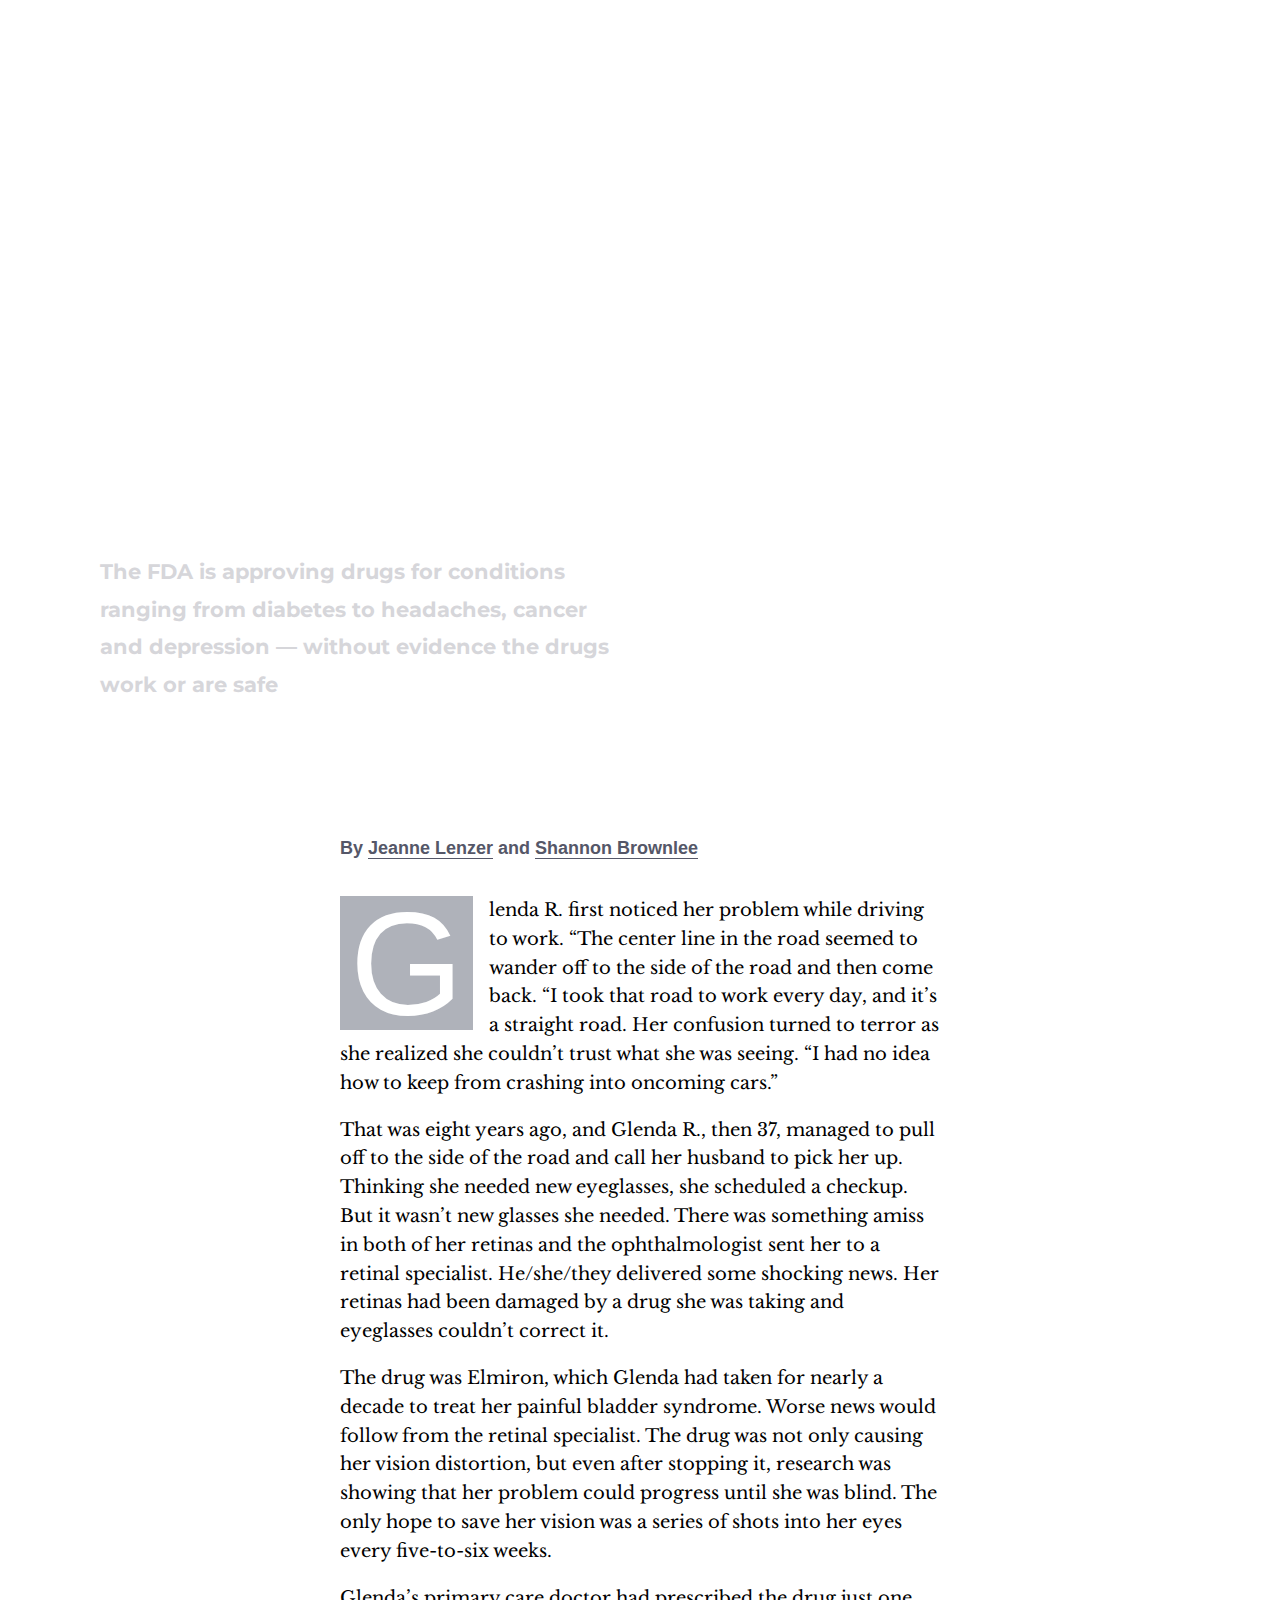
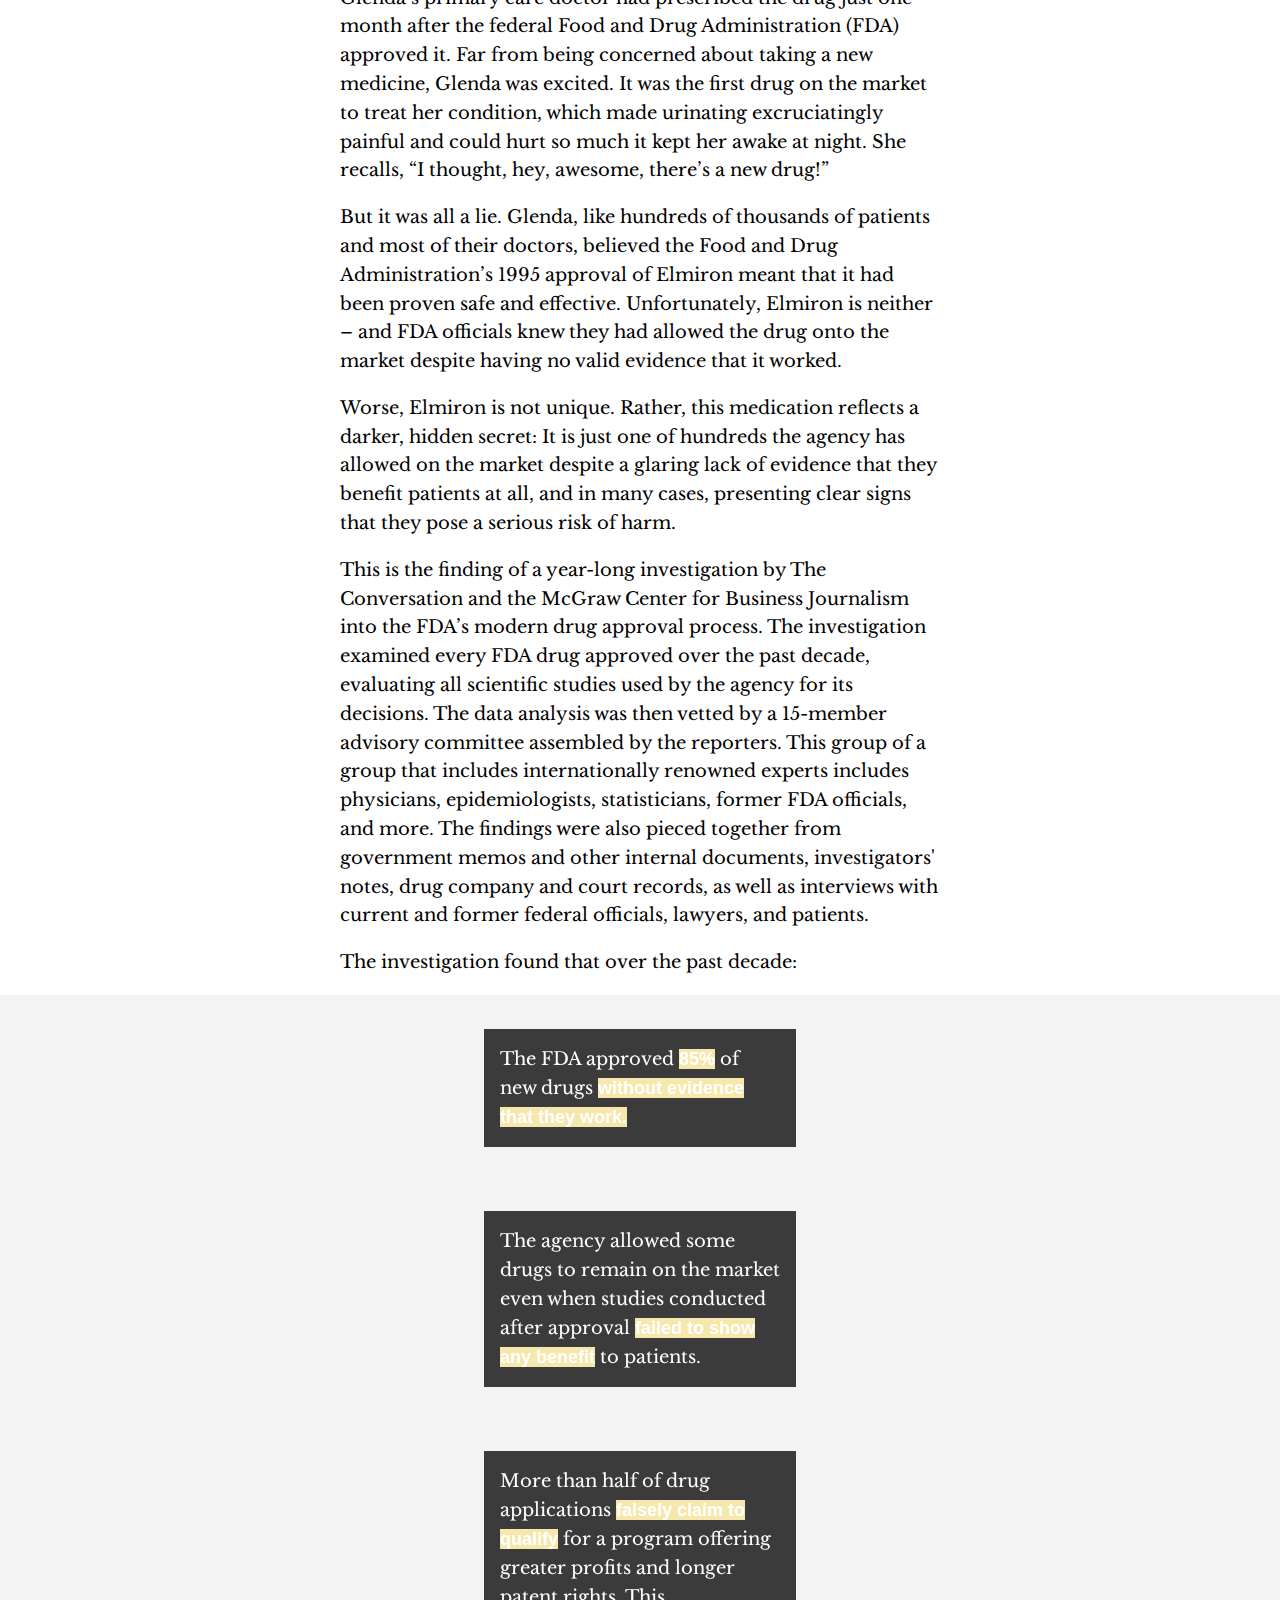
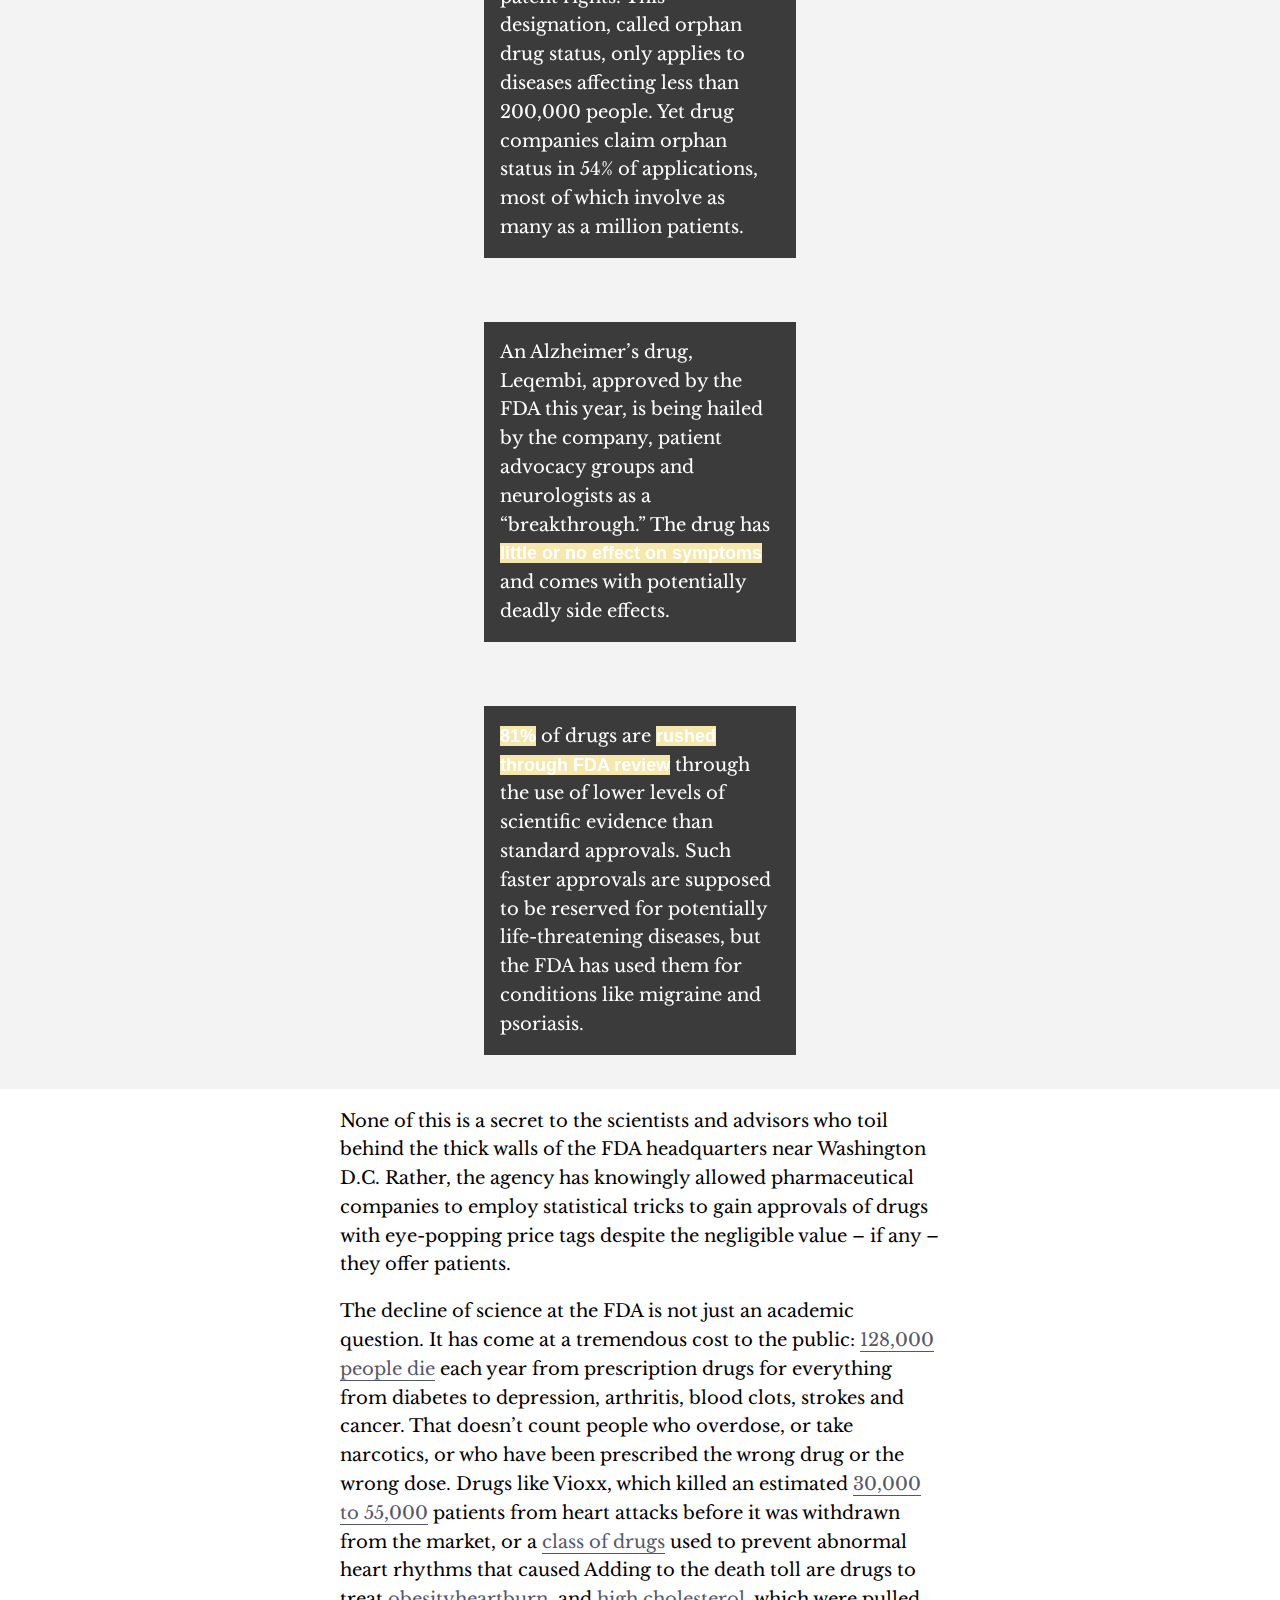
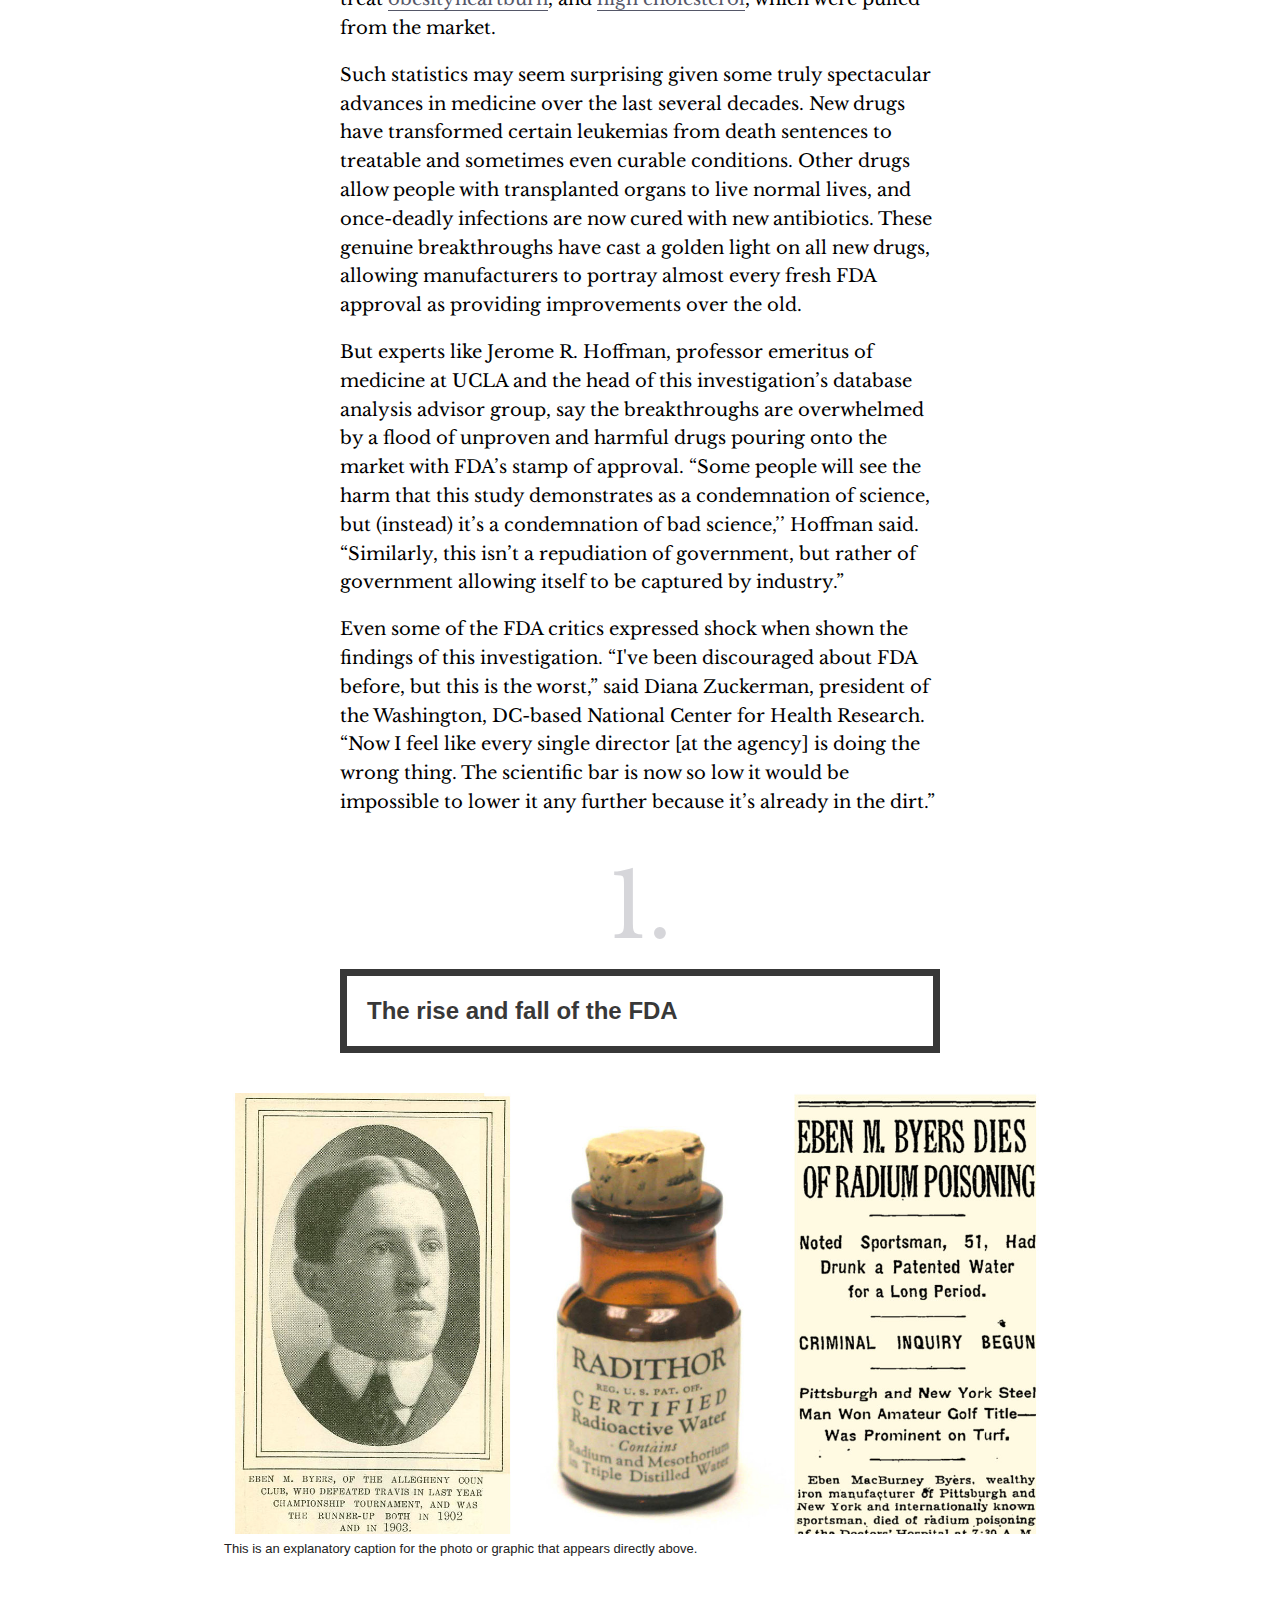
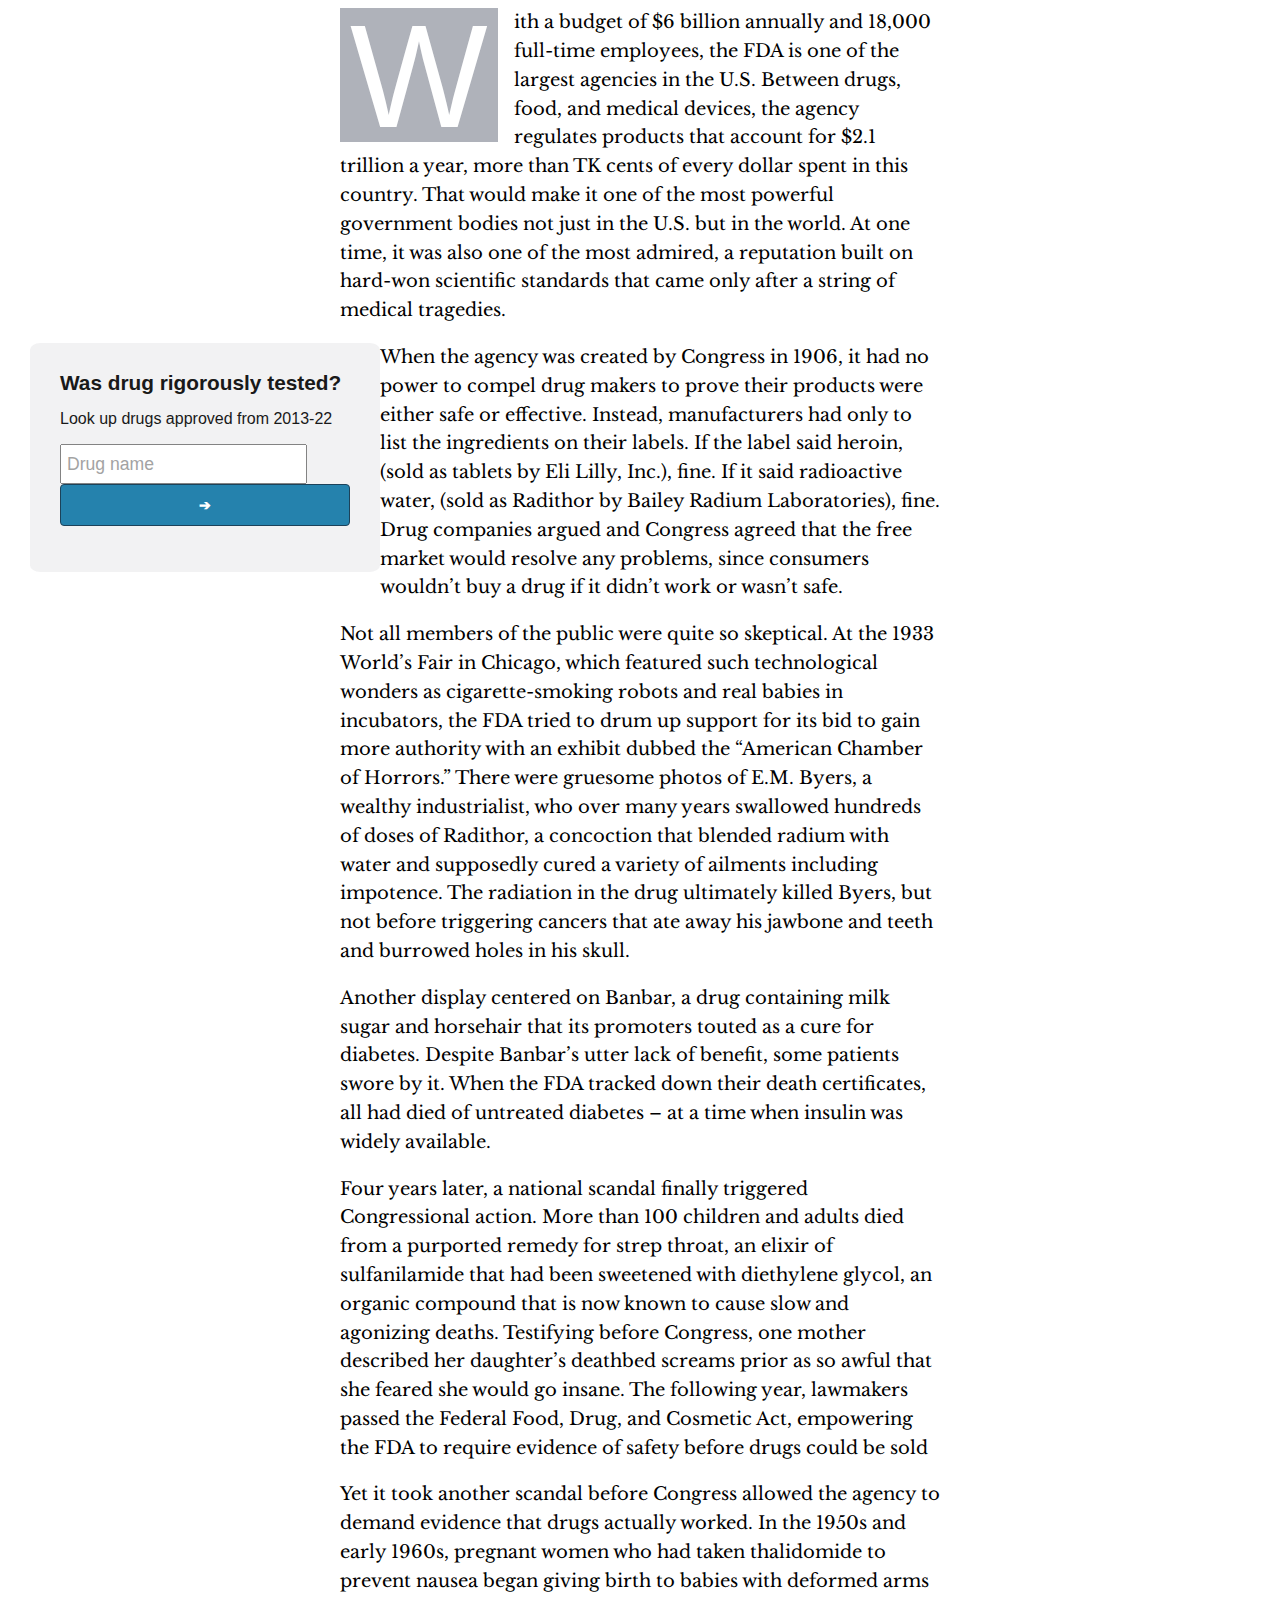
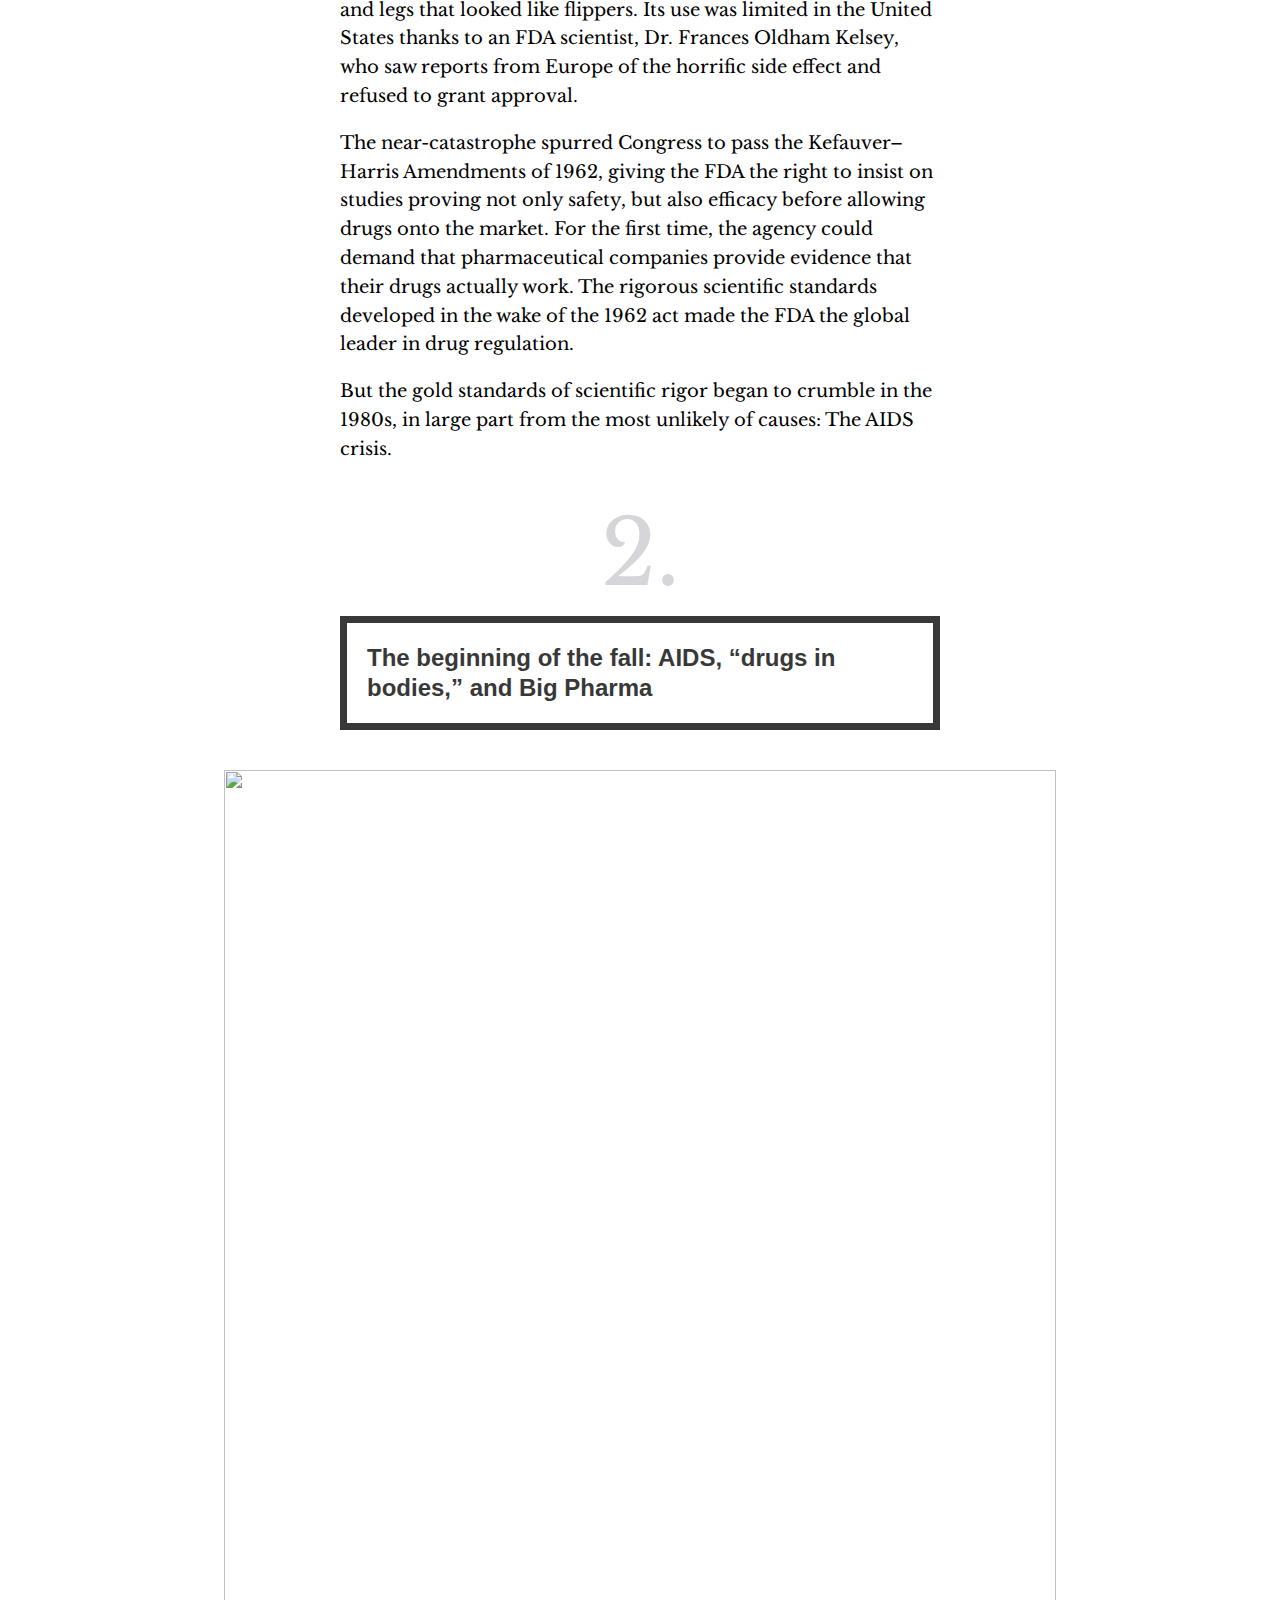
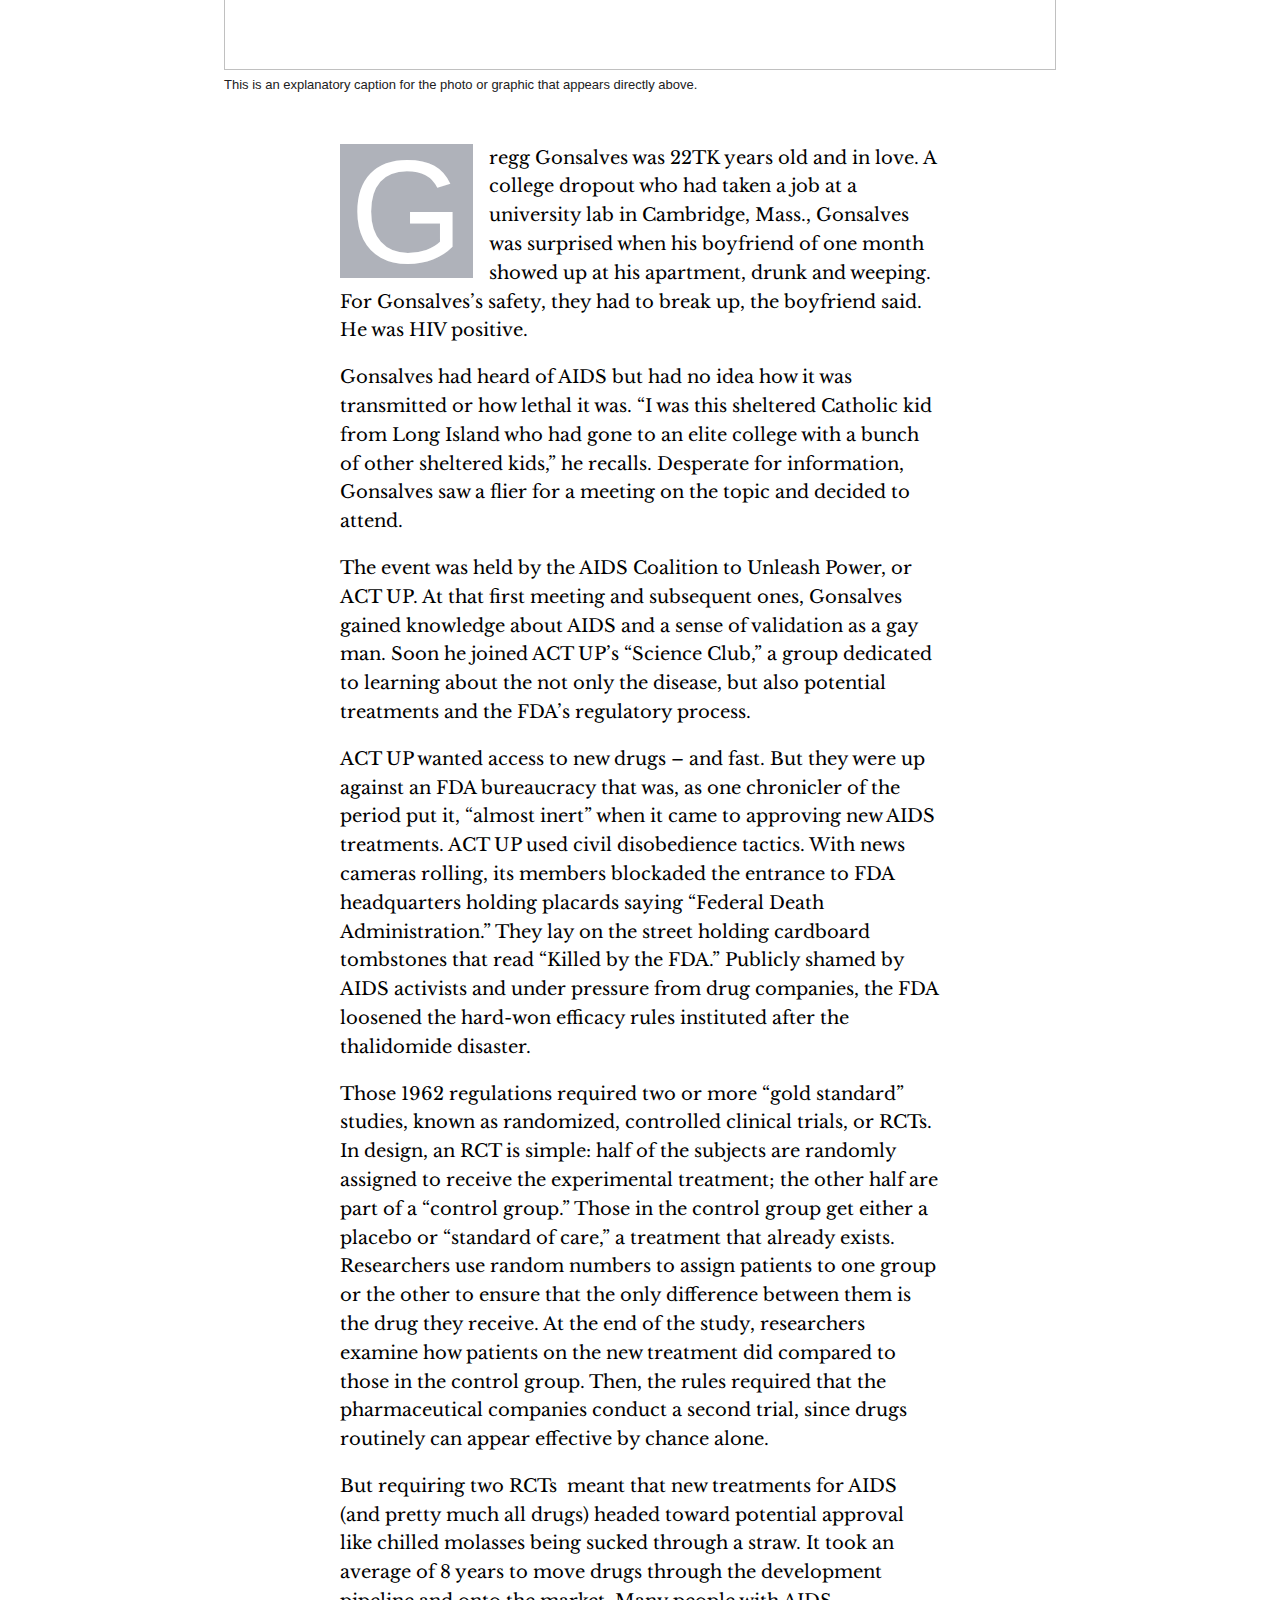
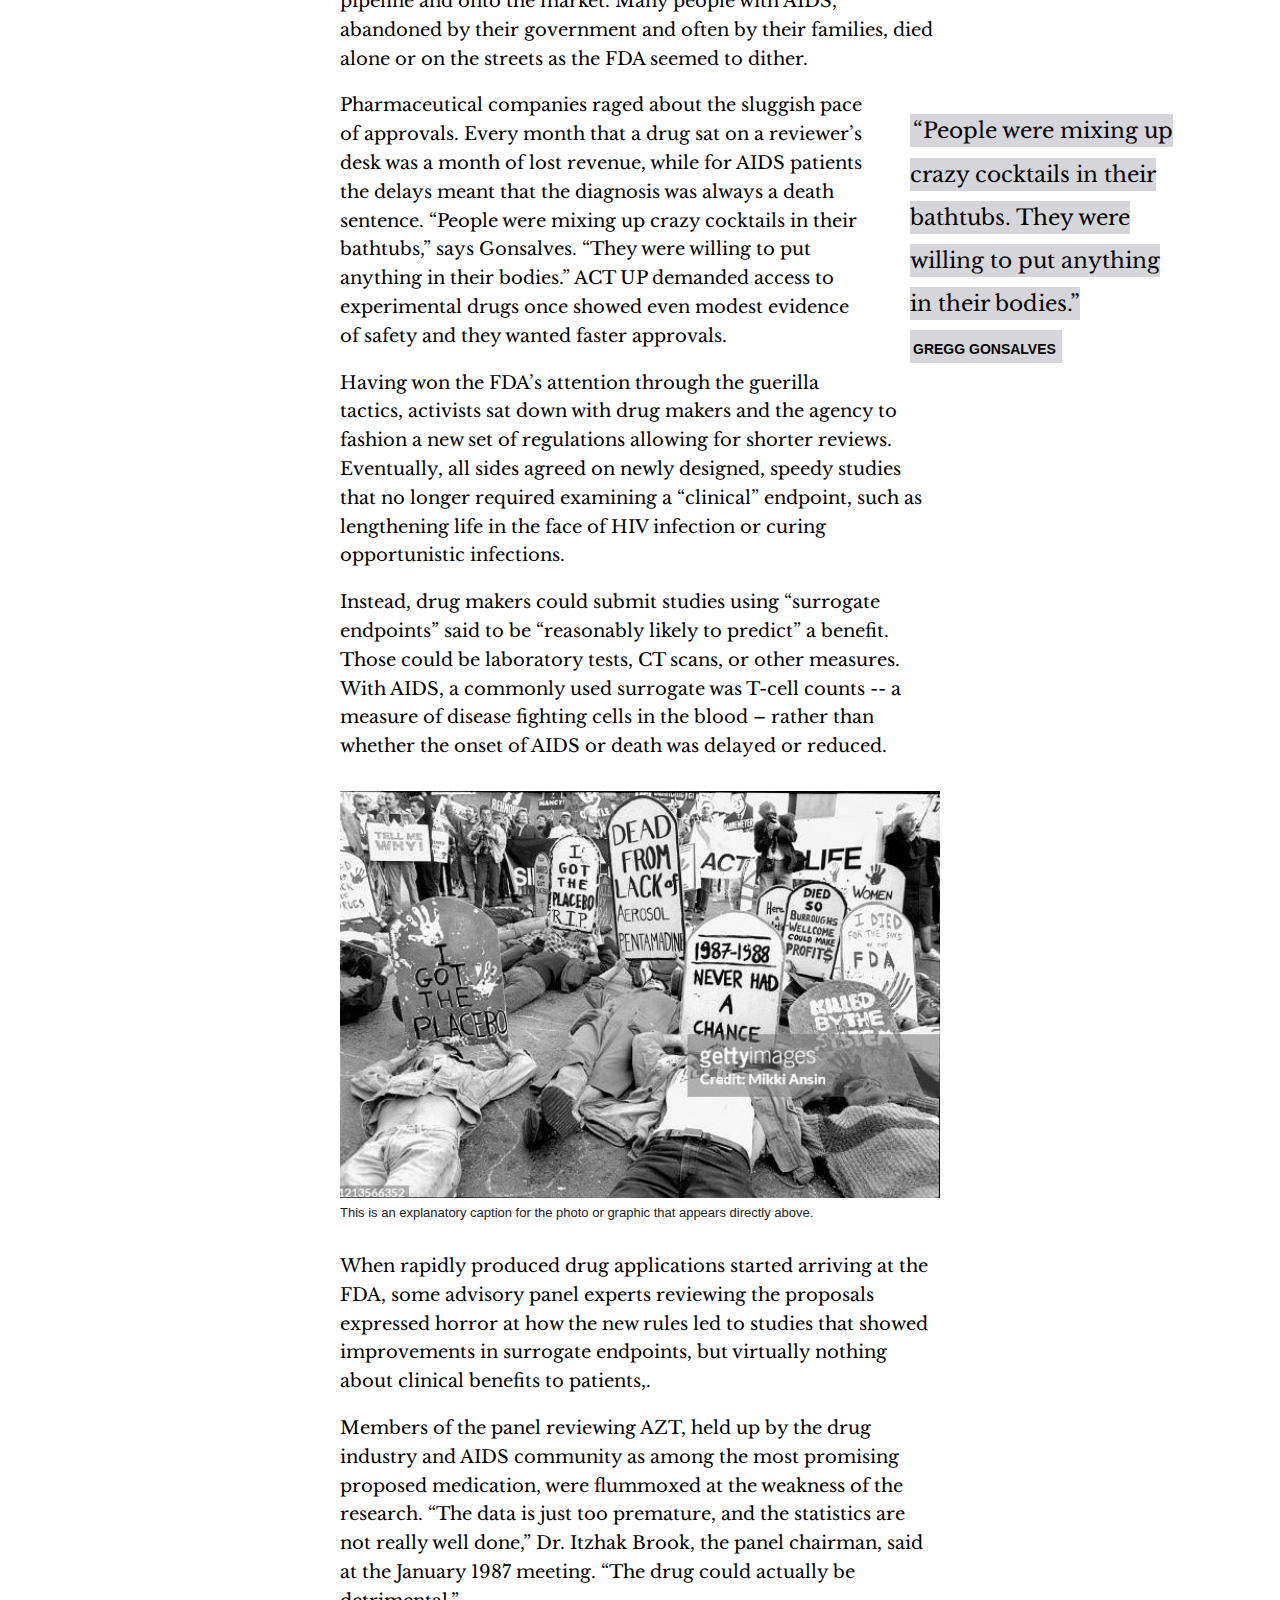
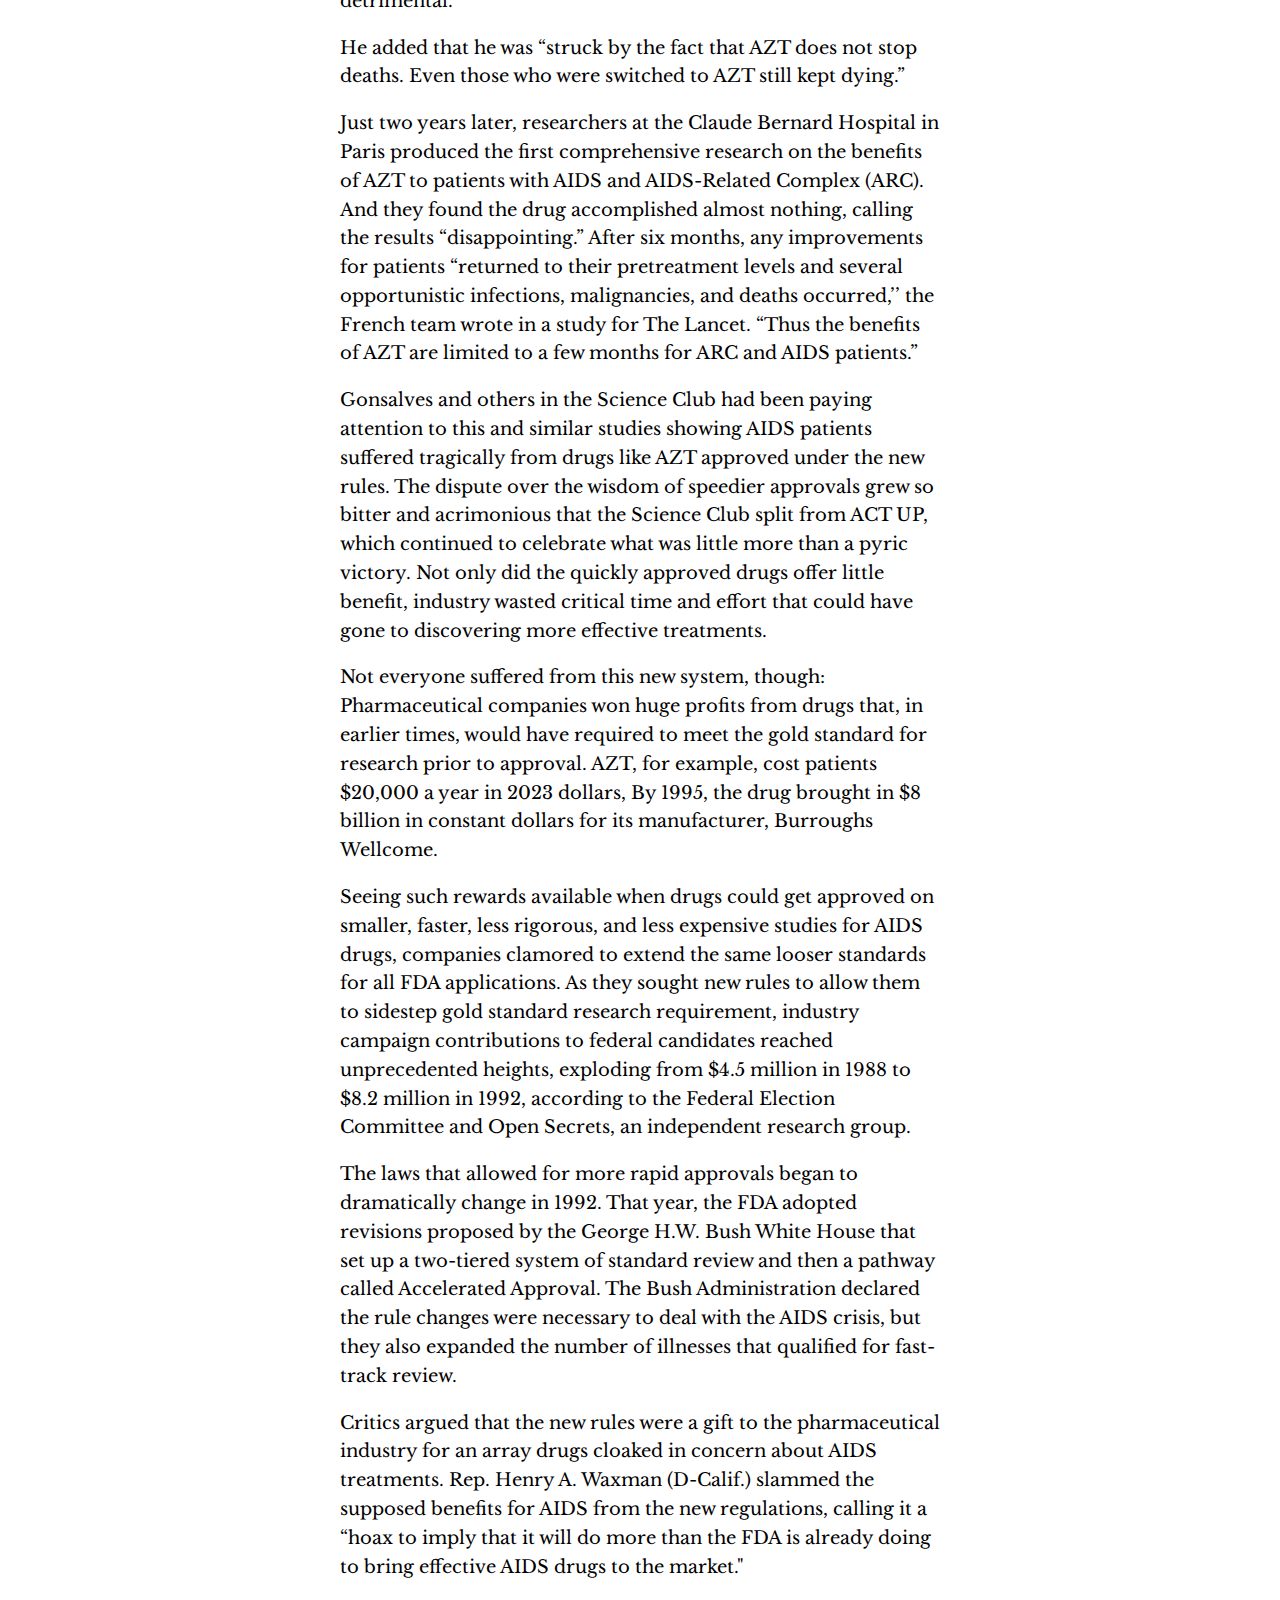
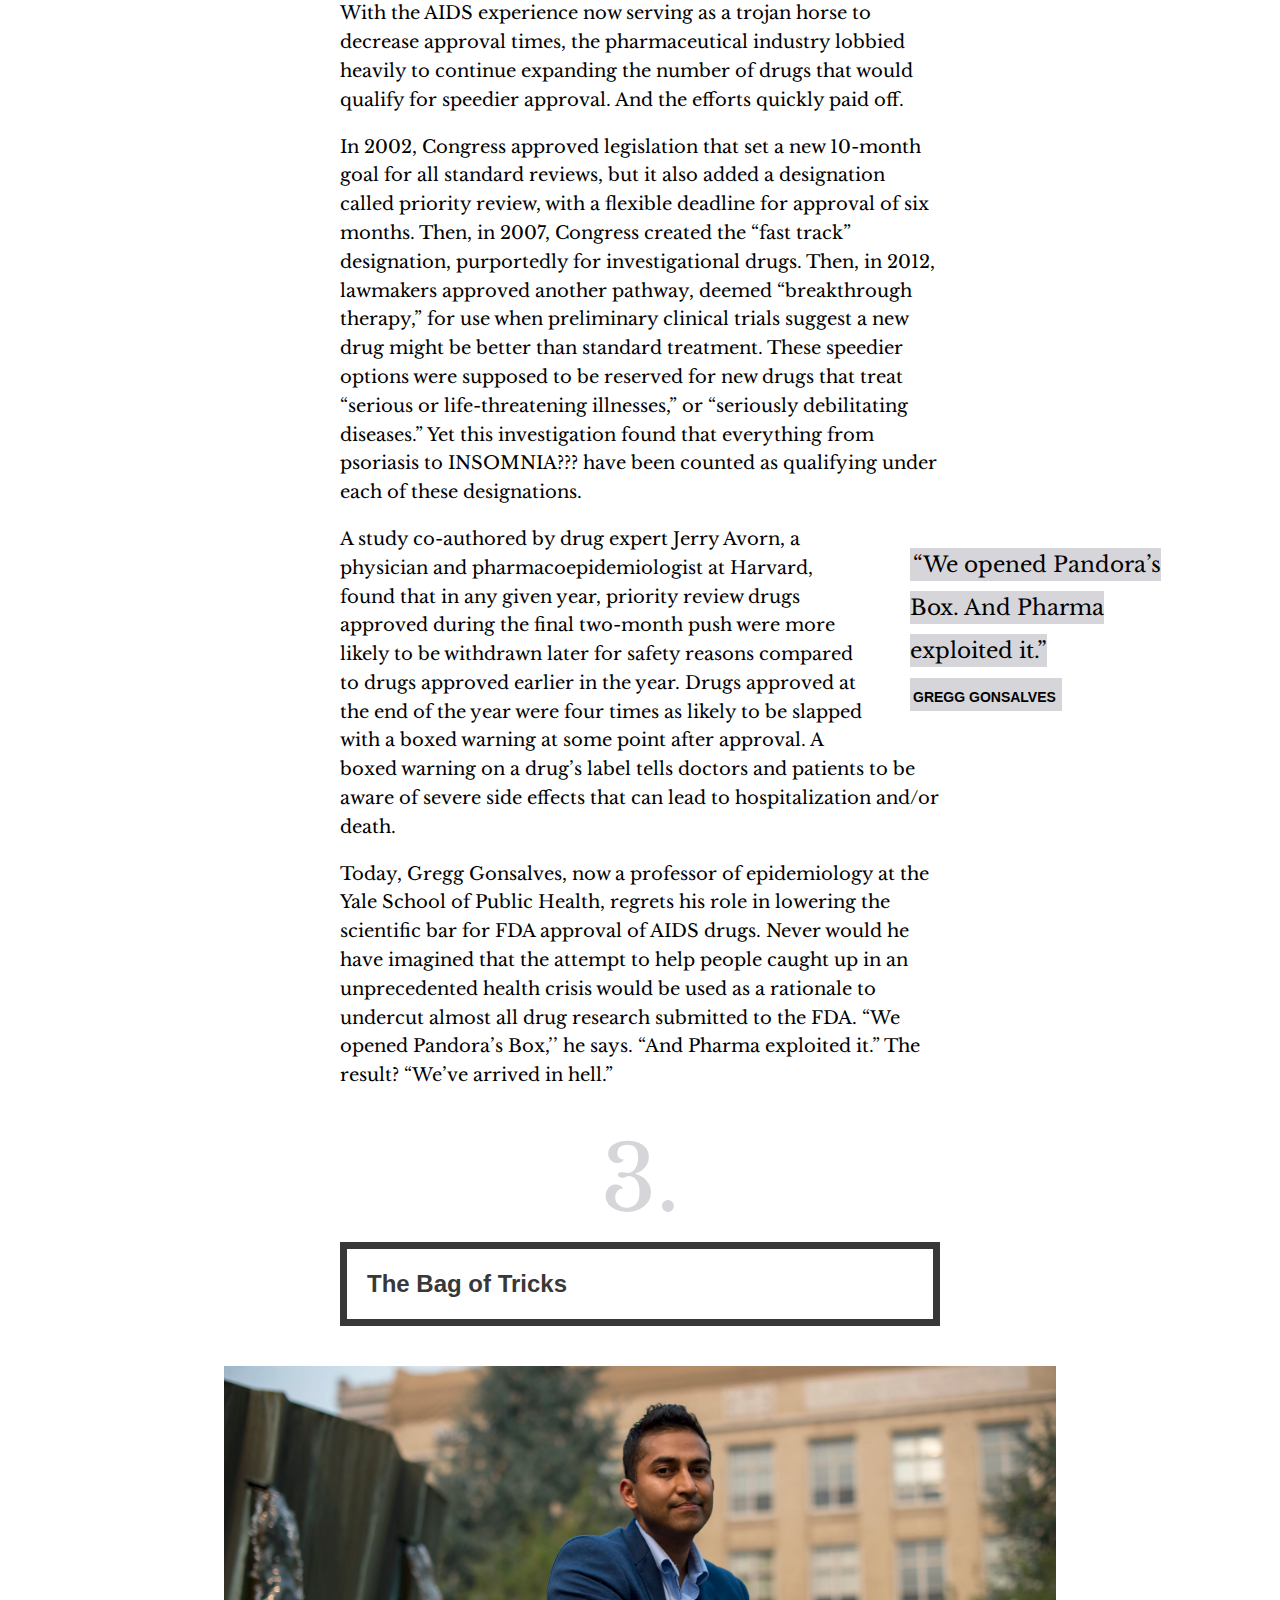
==== commit 95a97282: "Updated drug box" ====
--- a/storyboard/index.html
+++ b/storyboard/index.html
@@ -13,6 +13,7 @@
     <link href="https://fonts.googleapis.com/css2?family=Libre+Baskerville:wght@400;700&display=swap" rel="stylesheet">
     <link href="https://fonts.googleapis.com/css2?family=Montserrat:wght@400;700&display=swap" rel="stylesheet">
         <link href="https://fonts.googleapis.com/css2?family=Noto:wght@400;700&display=swap" rel="stylesheet">
+
     
 </head>
 
@@ -58,19 +59,19 @@
 
 			<article>
 				<div class="step" data-step="1">
-					<p>The FDA approved 85% of new drugs without evidence that they work.</p>
+					<p>The FDA approved <span class="highlight">85%</span> of new drugs <span class="highlight">without evidence that they work.</span></p>
 				</div>
 				<div class="step" data-step="2">
-					<p>The agency allowed some drugs to remain on the market even when studies conducted after approval failed to show any benefit to patients.</p>
+                    <p>The agency allowed some drugs to remain on the market even when studies conducted after approval <span class="highlight">failed to show any benefit</span> to patients.</p>
 				</div>
 				<div class="step" data-step="3">
-					<p>More than half of drug applications falsely claim to qualify for a program offering greater profits and longer patent rights. This designation, called orphan drug status, only applies to diseases affecting less than 200,000 people. Yet drug companies claim orphan status in 54% of applications, most of which involve as many as a million patients.</p>
+                    <p>More than half of drug applications <span class="highlight">falsely claim to qualify</span> for a program offering greater profits and longer patent rights. This designation, called orphan drug status, only applies to diseases affecting less than 200,000 people. Yet drug companies claim orphan status in 54% of applications, most of which involve as many as a million patients.</p>
 				</div>
 				<div class="step" data-step="4">
-					<p>An Alzheimer’s drug, Leqembi, approved by the FDA this year, is being hailed by the company, patient advocacy groups and neurologists as a “breakthrough.” The drug has little or no effect on symptoms and comes with potentially deadly side effects. </p>
+                    <p>An Alzheimer’s drug, Leqembi, approved by the FDA this year, is being hailed by the company, patient advocacy groups and neurologists as a “breakthrough.” The drug has <span class="highlight">little or no effect on symptoms</span> and comes with potentially deadly side effects. </p>
 				</div>
                 <div class="step" data-step="5">
-					<p>Eighty-one percent of drugs are rushed through FDA review through the use of lower levels of scientific evidence than standard approvals. Such faster approvals are supposed to be reserved for potentially life-threatening diseases, but the FDA has used them for conditions like migraine and psoriasis. </p>
+                    <p><span class="highlight">81%</span> of drugs are <span class="highlight">rushed through FDA review</span> through the use of lower levels of scientific evidence than standard approvals. Such faster approvals are supposed to be reserved for potentially life-threatening diseases, but the FDA has used them for conditions like migraine and psoriasis. </p>
 				</div>
 			</article>
 		</section>
@@ -125,10 +126,10 @@
   
     <div class="drugbox" id="drugsearch" style="margin-bottom: 30px;">
         <form action="/action_page.php">
-        <label for="fname">Look up drug approval </label>
-            <p style="margin-bottom: 5px">Check any drug approved from 2013 to 2022 to see if it was rigorously tested</p>
-        <input type="text" id="drugname" name="drugname" value="Drug name" style="font-size: 1.1em; color:#999;padding:5px"><br><br>
-            <button id="search" onclick="showHide()">Search</button>
+        <label for="fname">Was drug rigorously tested? </label>
+            <p style="margin-bottom: 5px">Look up drugs approved from 2013-22</p>
+        <input type="text" id="drugname" name="drugname" value="Drug name" style="font-size: 1.1em; color:#999;padding:5px;width: 85%">
+            <button id="search" onclick="showHide()">&#x2794;</button>
         </form>
     </div>
     
@@ -141,15 +142,15 @@
             <p><b>Condition treated</b></p>
             <p style="grid-column-start: 2; grid-column-end: 4; font-weight: 400">Relapsing forms of multiple sclerosis </p>
             <p><b>Black box warning</b></p>
-            <p style ="background-color: #02A371; color: white; grid-column-start: 2; grid-column-end: 4; text-align: center"><span style="position: relative;top: 25px;">No</span></p>
-            <p><b>Approved based rigorous testing?</b></p>
-            <p style ="background-color: #990000; color: white; grid-column-start: 2; grid-column-end: 4; text-align: center"><span style="position: relative;top: 35px;">No</span></p>
+            <p class="readout jungle"><span>No</span></p>
+            <p><b>Minimal FDA standards met</b></p>
+            <p class="readout chili"><span>No</span></p>
         </div>
        
             <p class="reasons"><b>Reasons testing was <span style="background-color: #990000; color:white;padding: 0 3px;">not rigorous</span></b></p>
             <p>Test was not blinded. Test did not use control group. </p>
               <form action="/action_page.php" style="margin-top: 30px;">
-                  <button type="submit" id="search" >Search for another drug</button>
+                  <button type="submit" id="searchagain" >Search for another drug</button>
         </form>      
         </div>
     </div>
@@ -545,7 +546,7 @@
 		function handleResize() {
 			// 1. update height of step elements
 			var stepH = Math.floor(window.innerHeight * 0.5);
-			step.style("height", stepH + "px");
+			step.style("height", "auto");
 
 			var figureHeight = window.innerHeight;
 			var figureMarginTop = (window.innerHeight - figureHeight) / 2;
@@ -594,4 +595,4 @@
 		init();
 	</script>
 </body>
-</html>
+</html>--- a/storyboard/css/conversationstyle.css
+++ b/storyboard/css/conversationstyle.css
@@ -614,7 +614,7 @@
             border-bottom: 1px #48509E solid;
         }
         
-        input#search {
+        button#search {
             font-family: Noto,sans-serif;
             font-weight: 600;
             width: 100%;
@@ -626,7 +626,7 @@
             color: #fff;
         }
         
-        input#search:hover {
+        button#search:hover {
             background-color: #5289d3;
             border: 1px solid #042e49;
             color: #fff;
@@ -638,6 +638,74 @@
     margin: 20px 0 -5px 0;
 }
 
-
-
-
+/* ---------------  SCROLLAMA ------------------ */
+#scrolly {
+			position: relative;
+			background-color: #f3f3f3;
+			padding: 1rem;
+		}
+
+		article {
+			position: relative;
+			padding: 0;
+			max-width: 25%;
+			margin: 0 auto;
+		}
+
+		section#scrolly figure {
+			position: -webkit-sticky;
+			position: sticky;
+			left: 0;
+			width: 100%;
+			margin: 0;
+			-webkit-transform: translate3d(0, 0, 0);
+			-moz-transform: translate3d(0, 0, 0);
+			transform: translate3d(0, 0, 0);
+			background-color: #8a8a8a;
+            background-image: url(../images/AdobeStock_658895268_Video_HD_Preview.mov);
+			z-index: 0;
+            height: auto;
+		}
+
+		figure p {
+			text-align: left;
+			padding: 1rem;
+			position: absolute;
+			top: 50%;
+			left: 50%;
+			-moz-transform: translate(-50%, -50%);
+			-webkit-transform: translate(-50%, -50%);
+			transform: translate(-50%, -50%);
+			font-size: 8rem;
+			font-weight: 900;
+			color: #fff;
+		}
+
+		.step {
+			margin: 0 auto 4rem auto;
+			color: #fff;
+			background-color: #383838;
+            z-index: 10;
+		}
+
+		.step:last-child {
+			margin-bottom: 0;
+		}
+
+		.step.is-active p {
+    font-family: Libre Baskerville,Georgia,Times,Times New Roman,serif;
+    font-size: 18px;
+    line-height: 1.6;
+            color:#f5a623;
+		}
+
+		.step p {
+			text-align: left;
+			padding: 1rem;
+			font-size: 1.5rem;
+			background-color: #3b3b3b;
+            font-family: Libre Baskerville,Georgia,Times,Times New Roman,serif;
+    font-size: 18px;
+    line-height: 1.6;
+		}
+
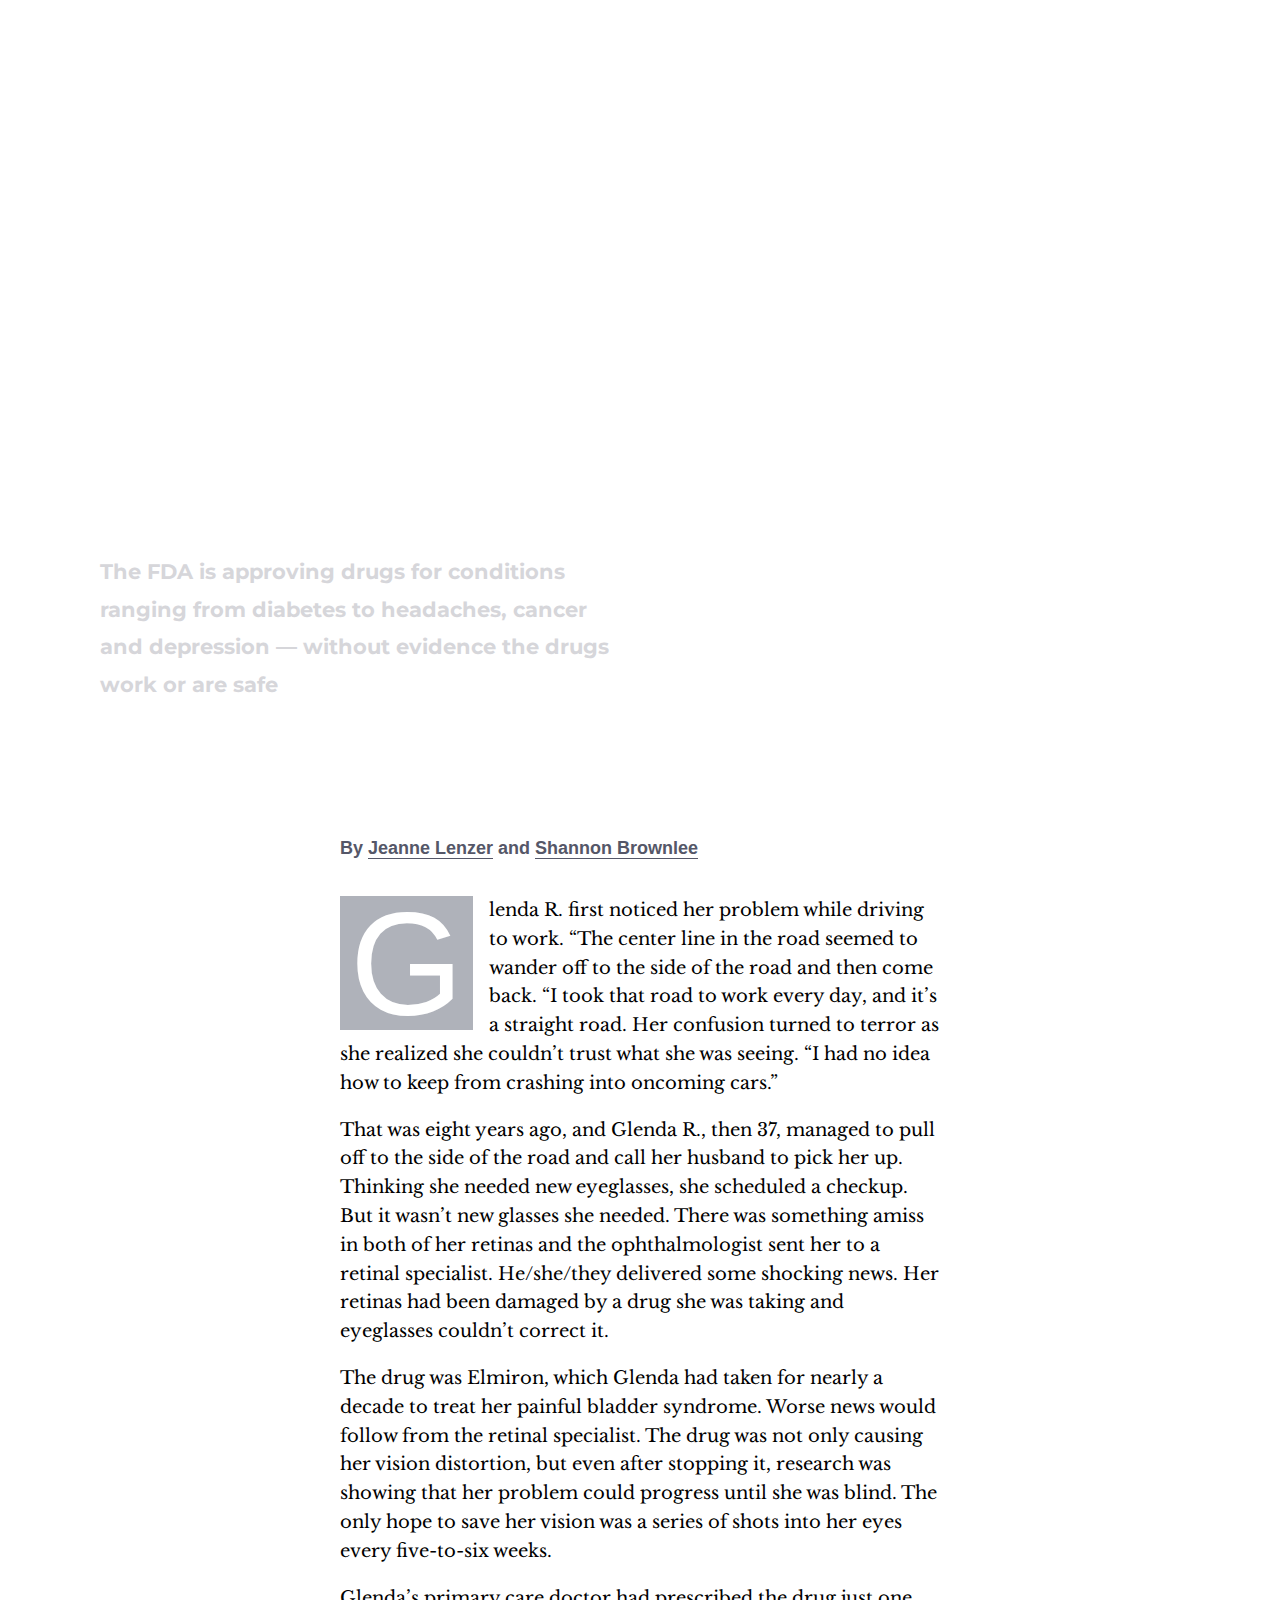
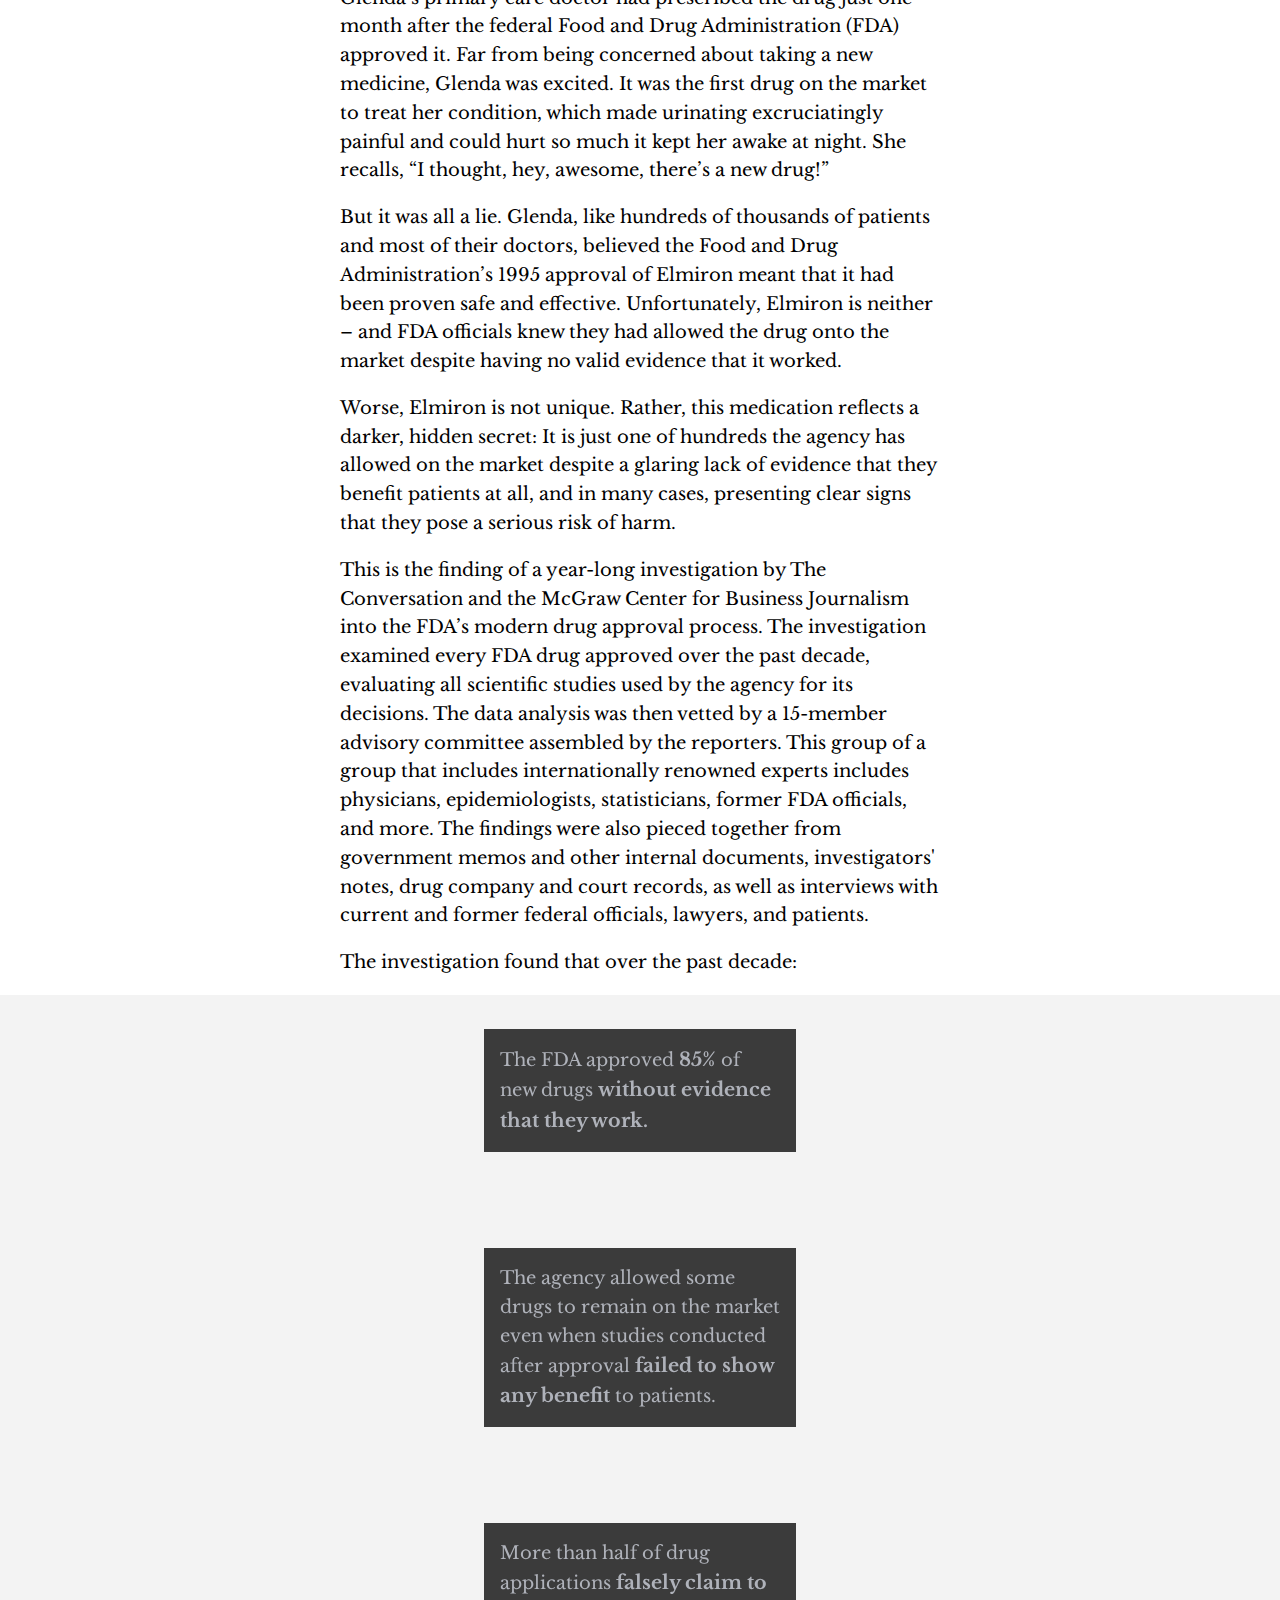
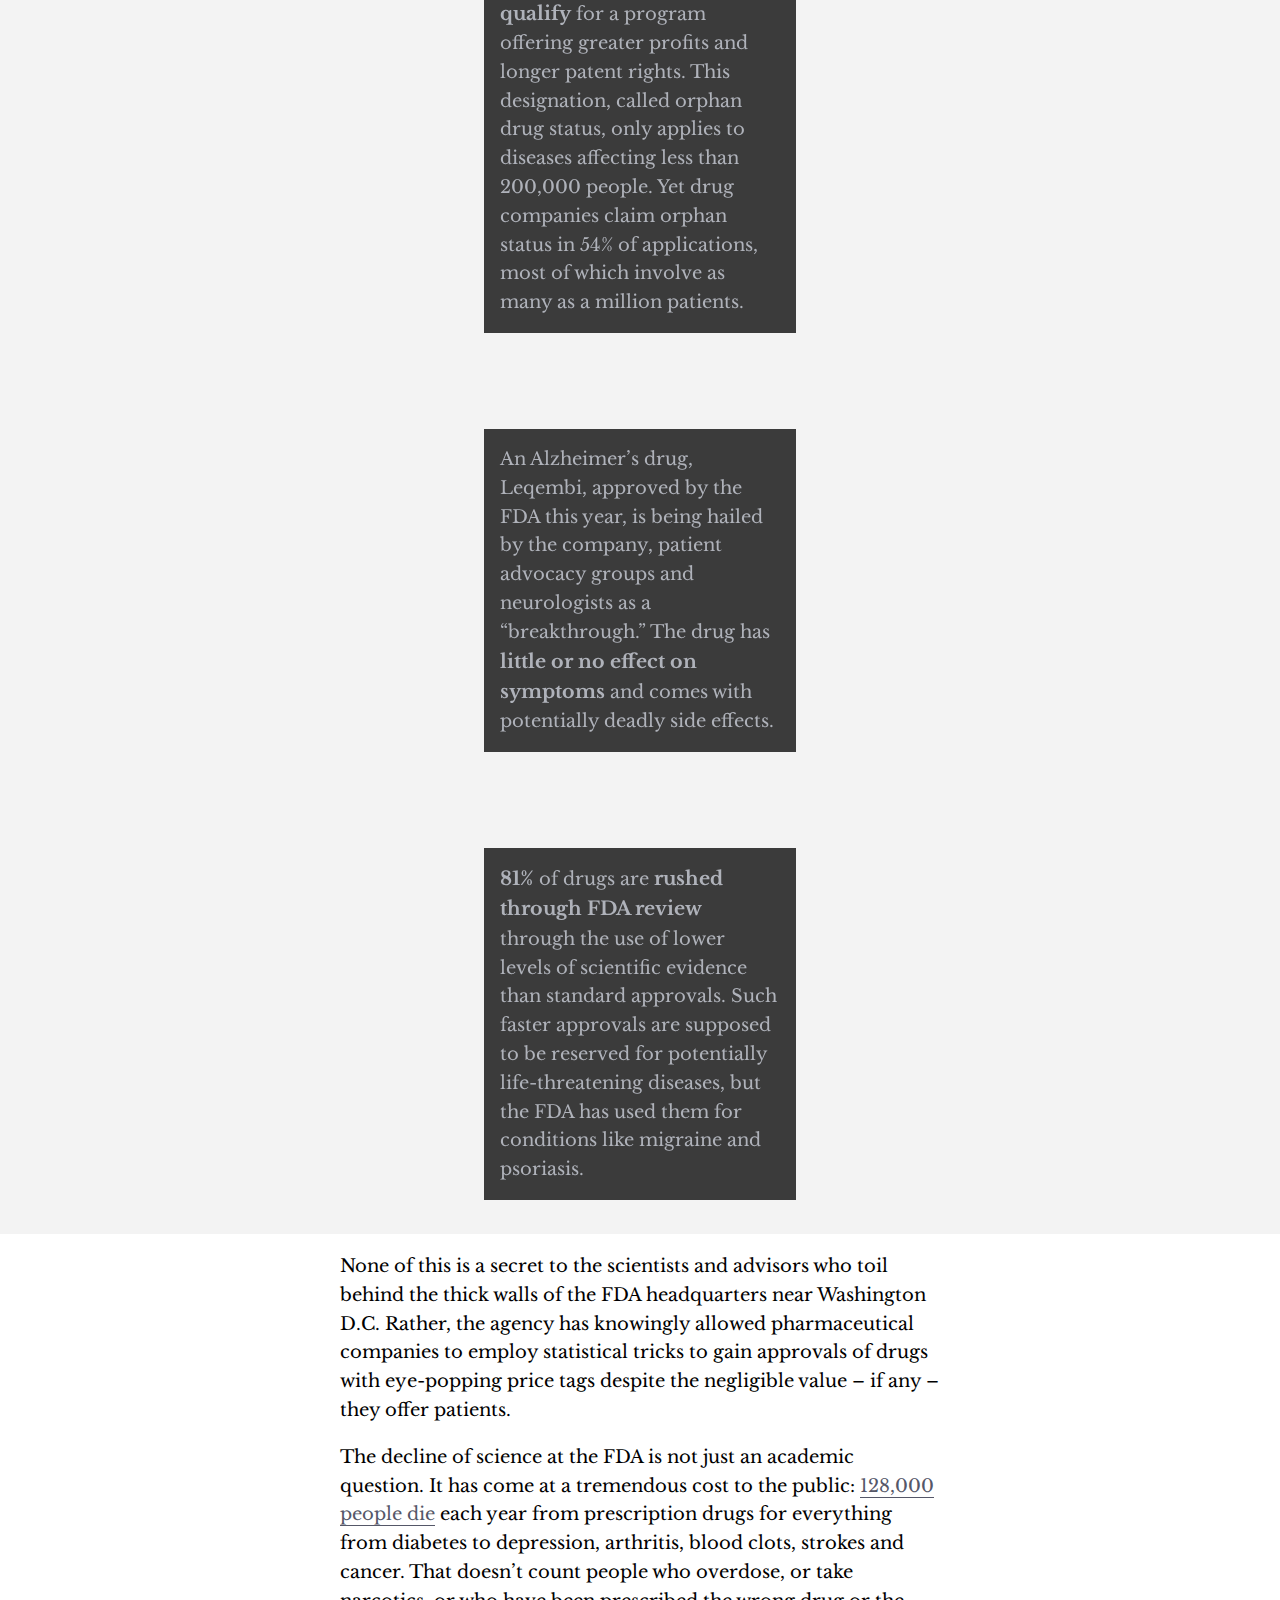
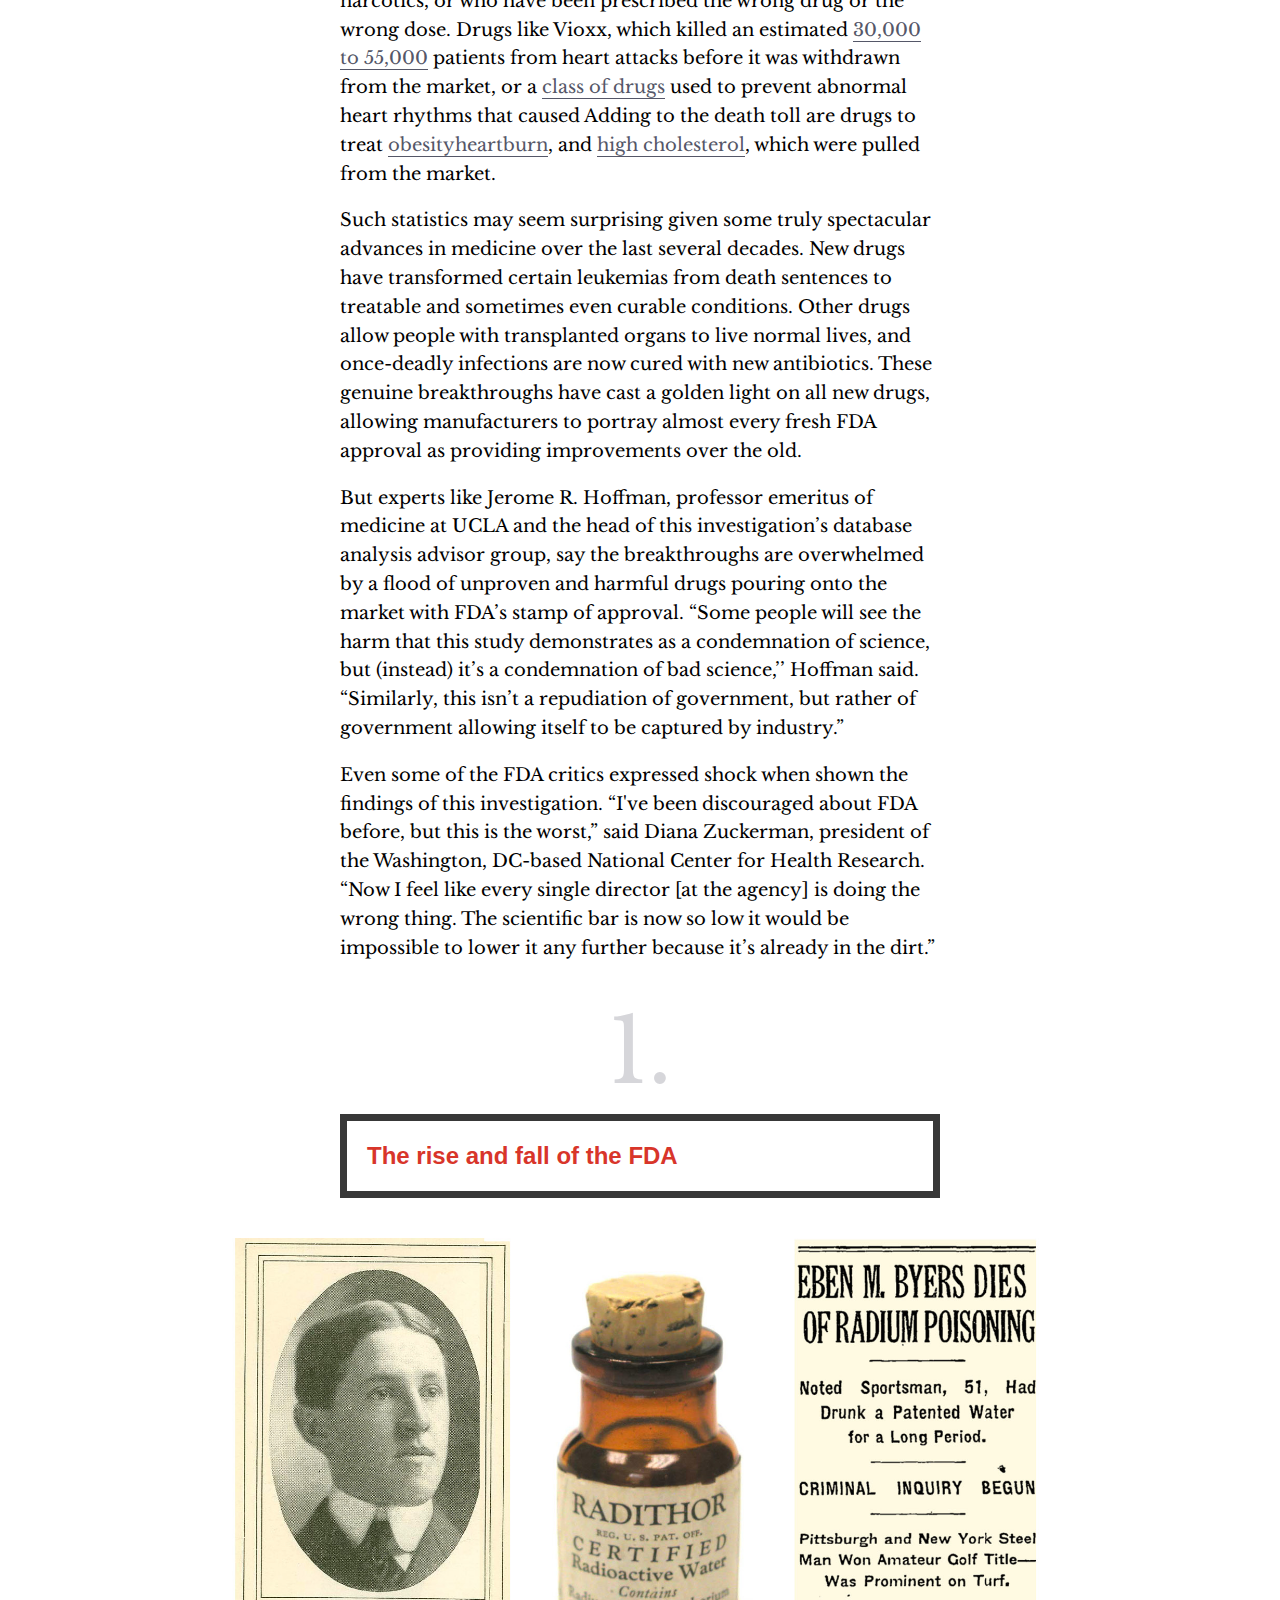
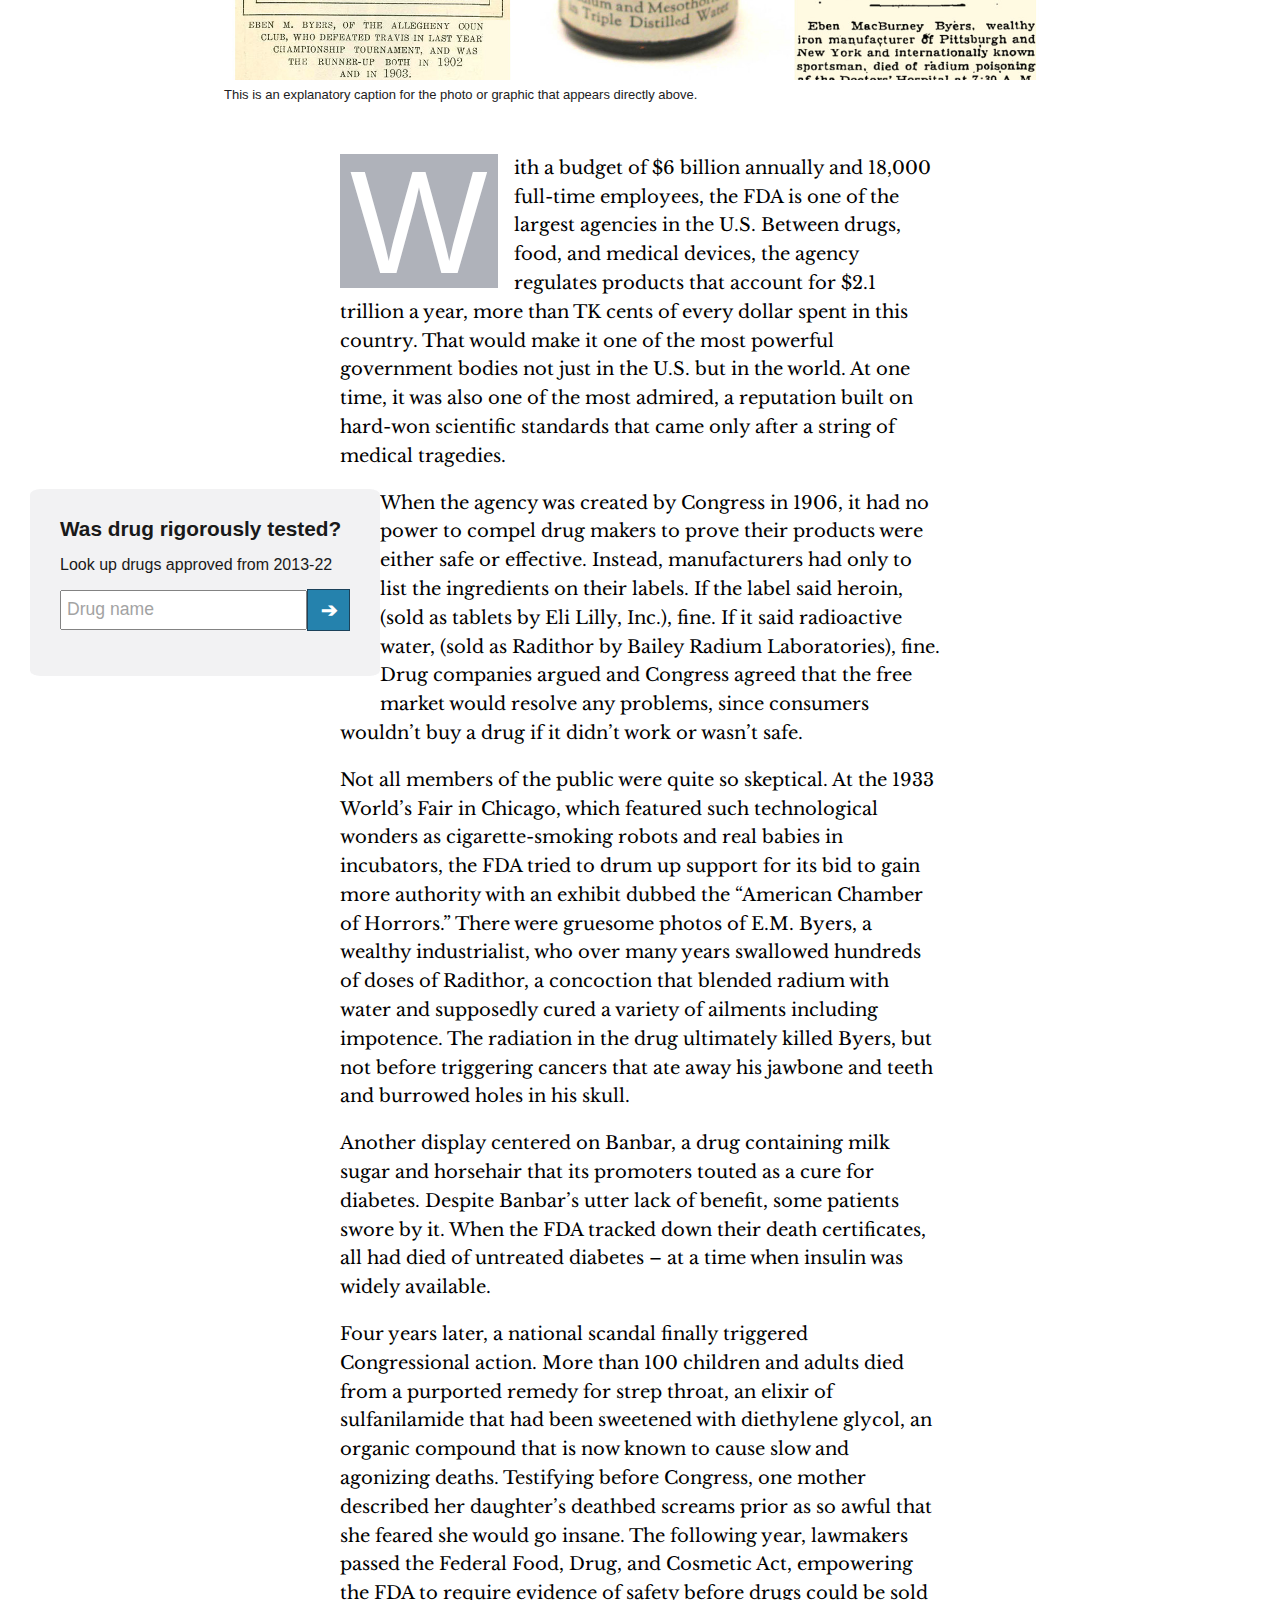
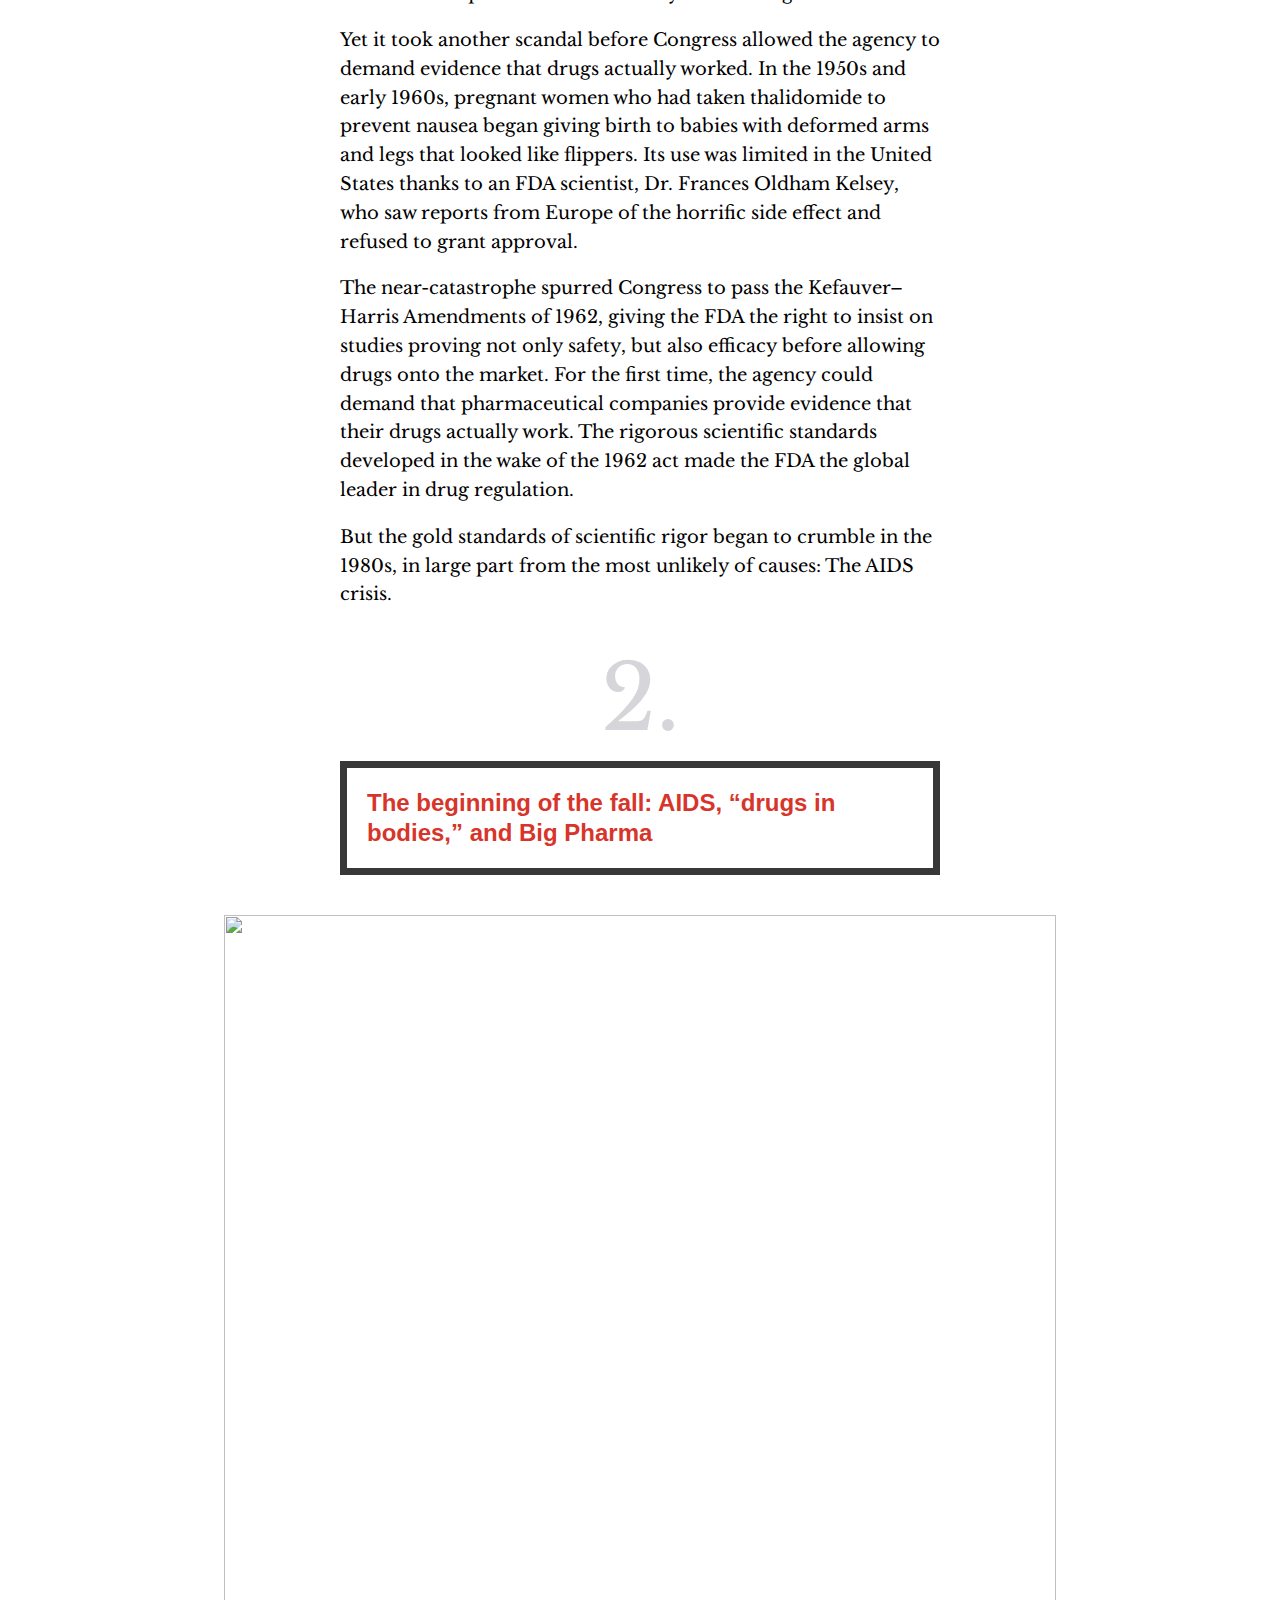
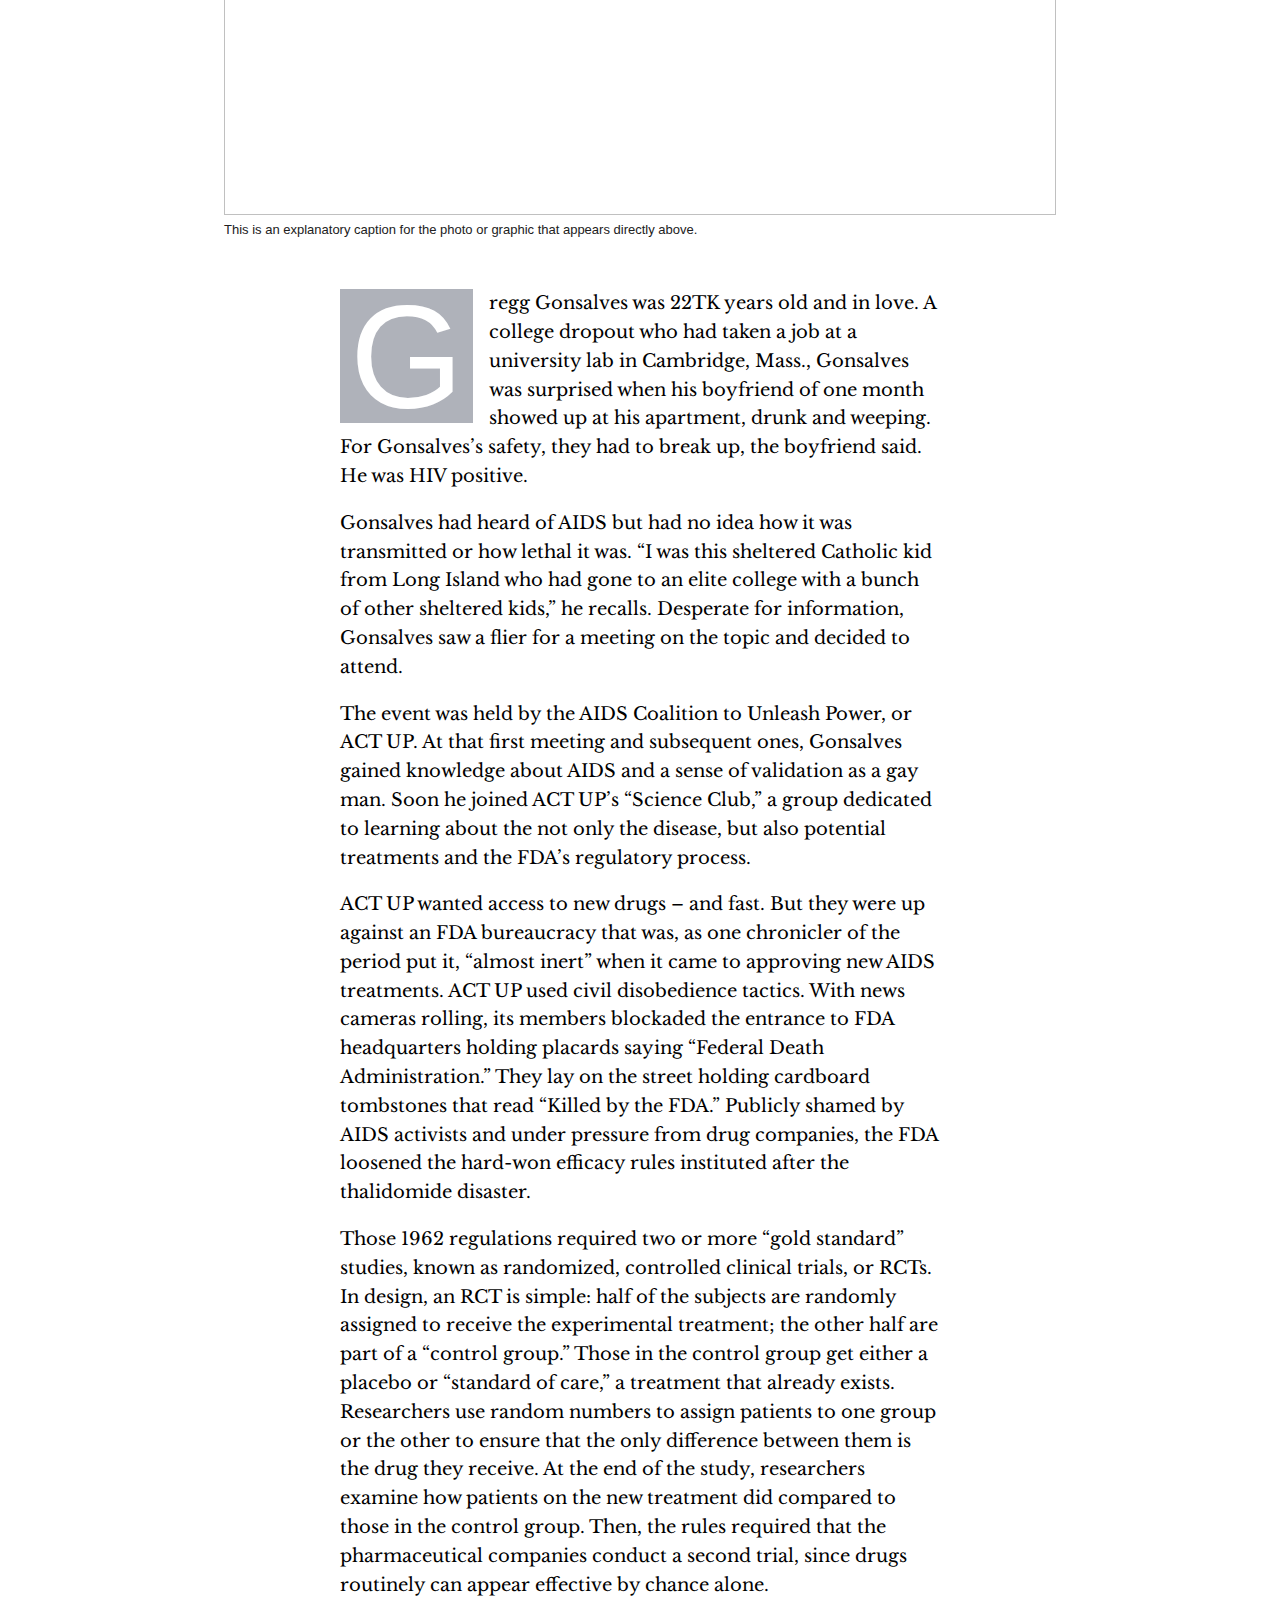
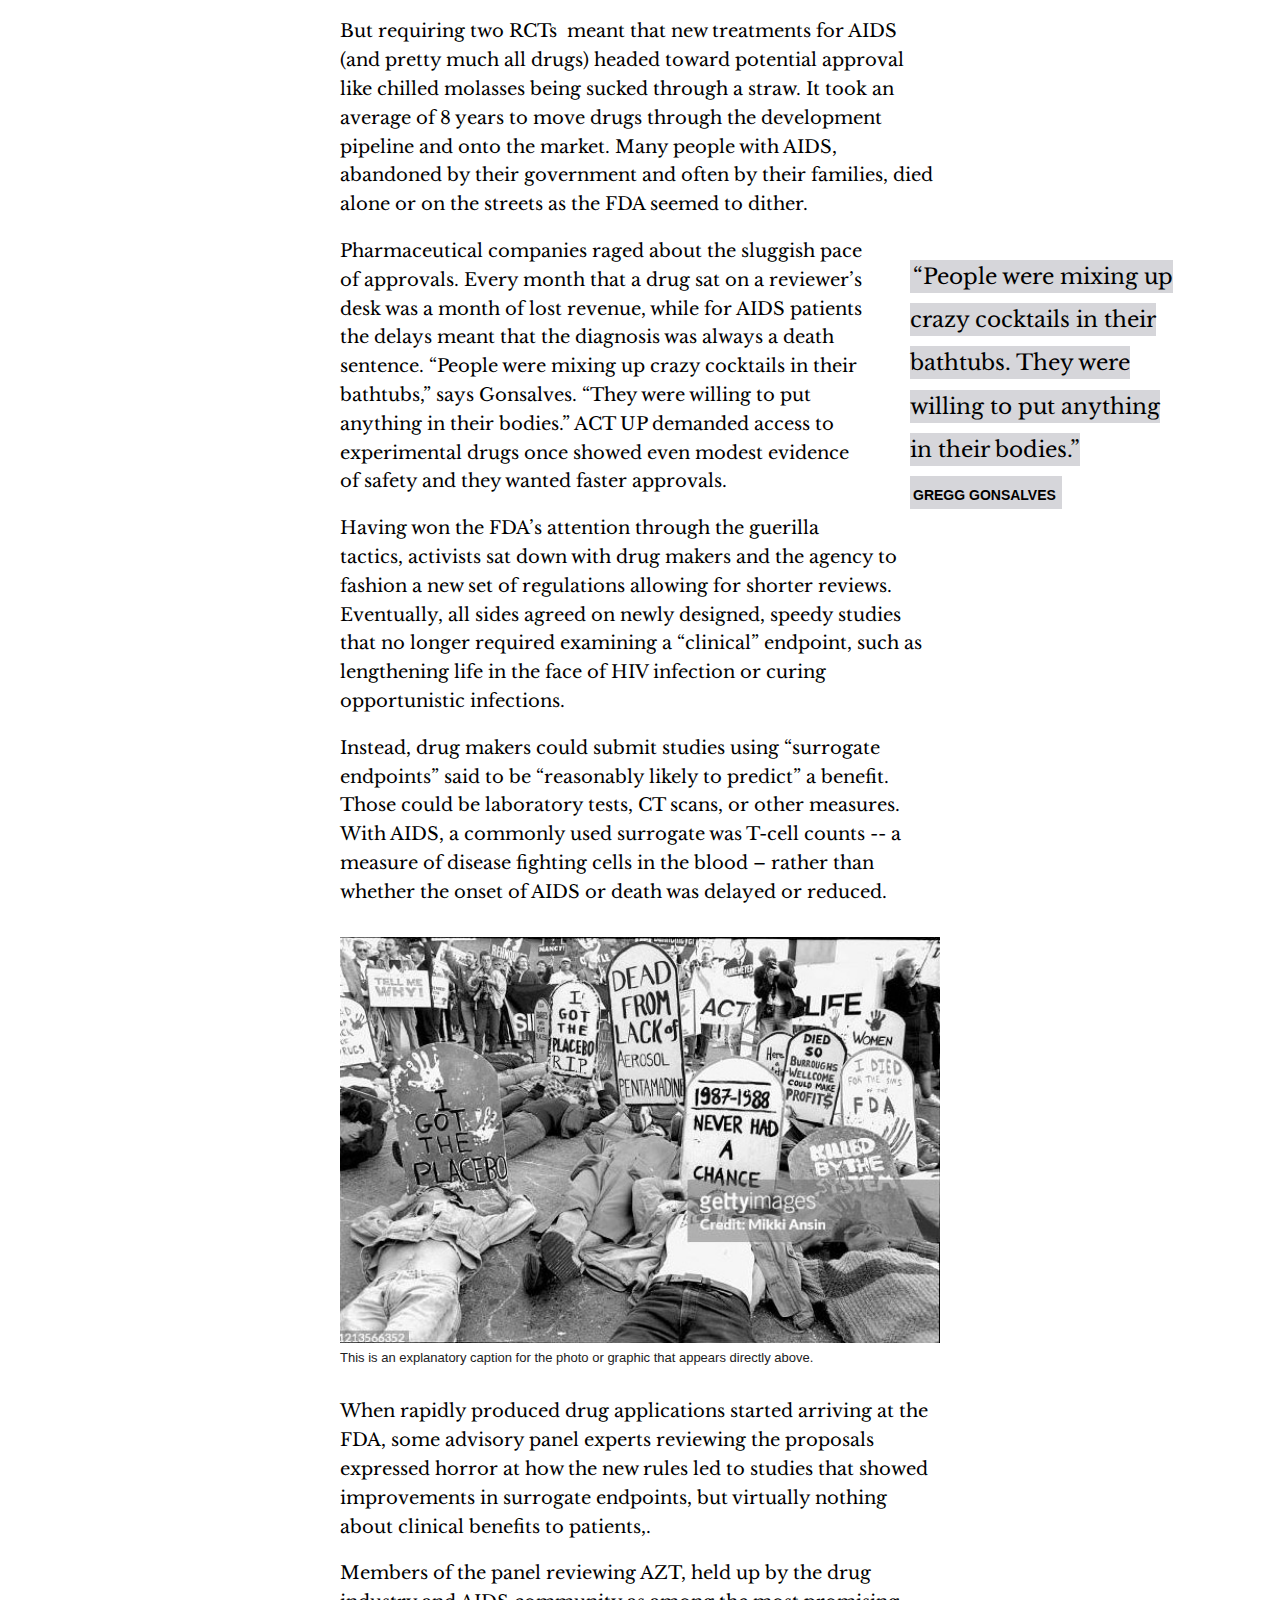
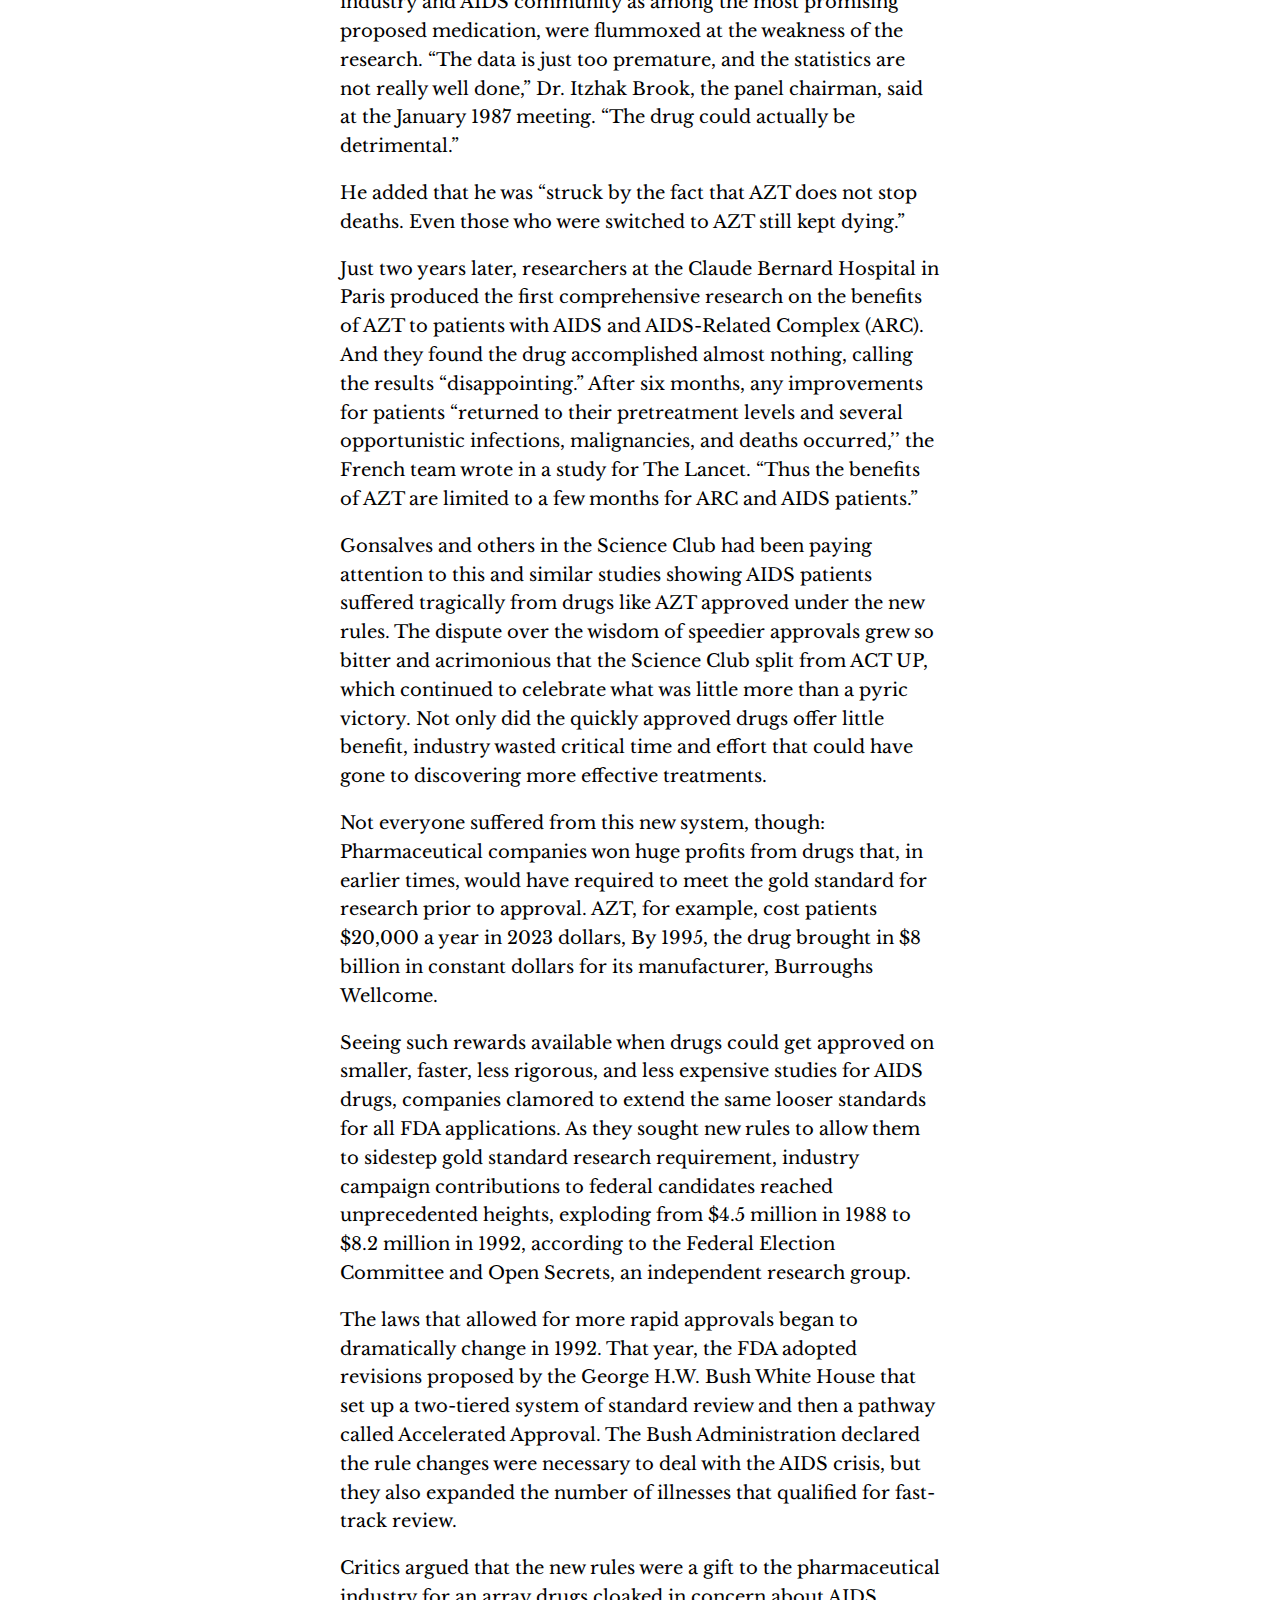
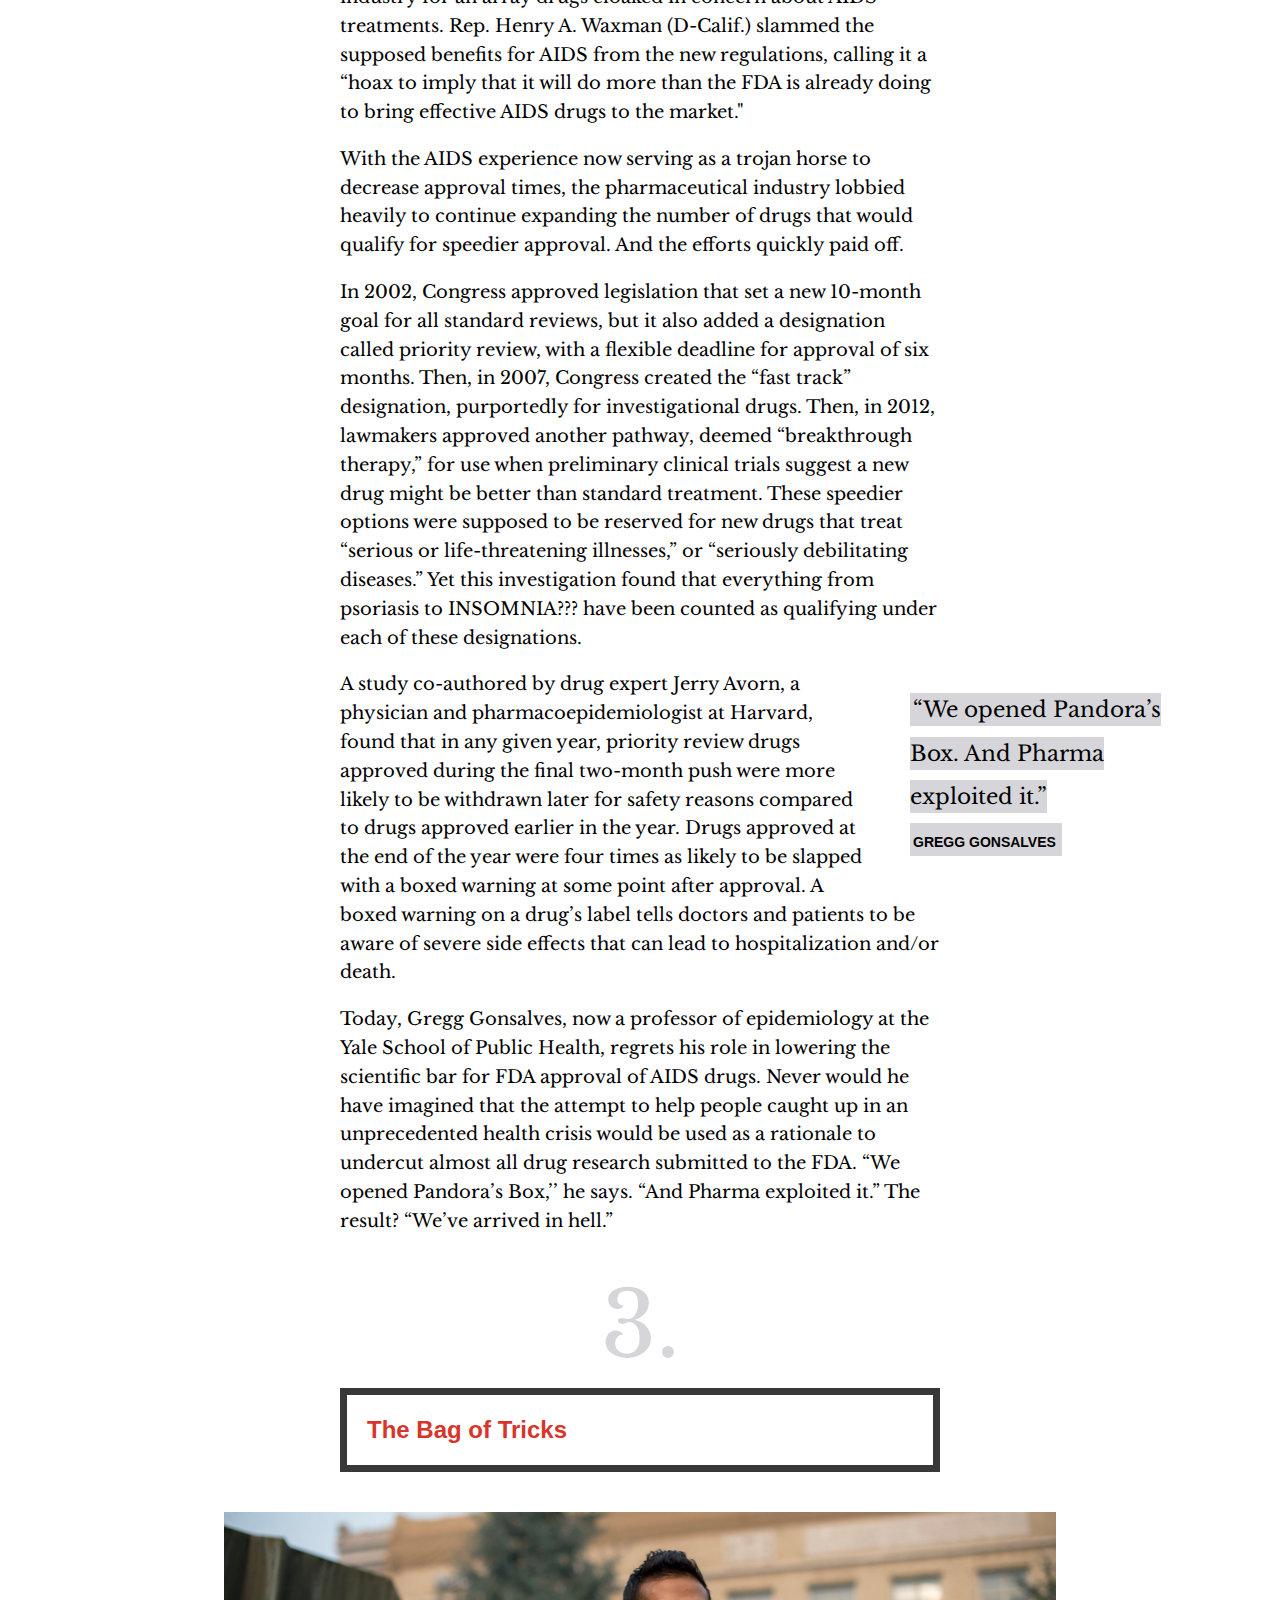
==== commit 7b1fd2f0: "Update drug box copy" ====
--- a/storyboard/index.html
+++ b/storyboard/index.html
@@ -147,7 +147,7 @@
             <p class="readout chili"><span>No</span></p>
         </div>
        
-            <p class="reasons"><b>Reasons testing was <span style="background-color: #990000; color:white;padding: 0 3px;">not rigorous</span></b></p>
+            <p class="reasons"><b>Why minimal standards were <span style="background-color: #990000; color:white;padding: 0 3px;">not met</span></b></p>
             <p>Test was not blinded. Test did not use control group. </p>
               <form action="/action_page.php" style="margin-top: 30px;">
                   <button type="submit" id="searchagain" >Search for another drug</button>
--- a/storyboard/css/conversationstyle.css
+++ b/storyboard/css/conversationstyle.css
@@ -192,23 +192,20 @@
 margin-bottom: 12px;
 }
 
+
+
 h2.subhead {
     font-size: 24px;
     line-height: 30px;
     letter-spacing: -1pz;
-    color: #383838;
+    color: #D8352A;
     font-family: Noto,sans-serif;
     background-color: white;
     font-weight: 600;
     margin: 50px 0 40px 0;
     border: 7px #383838 solid;
     padding: 20px;
-}
-
-h2.subhead span.highlight {
-    background-color: #F5A623; /* yolk */
-    padding: 45px 10px 10px 10px;
-    border-left: 6px solid #383838;
+
 }
 
 h2.bignumber {
@@ -317,12 +314,6 @@
     font-family: Noto, sans-serif;
     font-weight: 600;
     font-size: 12px;
-}
-
-span.highlight {
-    background-color: #F6E7AD;
-    font-family: Noto, Helvetica Neue,sans-serif;
-    font-weight: 600;
 }
 
 .newsection {
@@ -581,7 +572,7 @@
         #basicinfo {
             display: grid;
             grid-template-columns: auto auto auto;
-            grid-template-rows: auto 100px 100px;
+            grid-template-rows: auto 70px 70px;
             grid-column-gap: 10px;
             grid-row-gap: 10px;
 
@@ -617,20 +608,59 @@
         button#search {
             font-family: Noto,sans-serif;
             font-weight: 600;
+            font-size: 66px;
+            font-size: 20px;
+            text-align: left;
+            padding: 8px 13px;
+            background-color: #0e75a5;
+            color: #fff;
+            border: 1px solid #042e49;    
+            float:right;
+            width: 15%;
+            margin-top: 9px;
+        }
+
+        button#searchagain {
+            font-family: Noto,sans-serif;
+            font-weight: 600;
+            font-size: 66px;
+            font-size: 16px;
+            text-align: center;
+            padding: 8px 13px;
+            background-color: #0e75a5;
+            color: #fff;
+            border: 1px solid #042e49;    
             width: 100%;
-            border-radius: .25rem;
-            font-size: 14px;
-            padding: 12px 18px;
-            background-color: #0e75a5;
-            border: 1px solid #042e49;
-            color: #fff;
-        }
-        
-        button#search:hover {
+            margin-top: -10px;
+        }
+
+        
+        button#search:hover, button#searchagain:hover {
             background-color: #5289d3;
             border: 1px solid #042e49;
             color: #fff;
         }
+p.readout {  /* RED or GREEN boxes */
+    background-color: #f1f1f2; 
+    color: white; 
+    grid-column-start: 2; 
+    grid-column-end: 4; 
+    text-align: center
+    }
+
+p.readout span {
+    position: relative;
+    top: 20px;
+}
+
+p.readout.jungle {
+     background-color: #02A371;   
+}
+
+p.readout.chili {
+     background-color: #990000;   
+}
+
 
 p.reasons {
             border-bottom: 1px solid #AFB2BA;
@@ -661,7 +691,6 @@
 			-webkit-transform: translate3d(0, 0, 0);
 			-moz-transform: translate3d(0, 0, 0);
 			transform: translate3d(0, 0, 0);
-			background-color: #8a8a8a;
             background-image: url(../images/AdobeStock_658895268_Video_HD_Preview.mov);
 			z-index: 0;
             height: auto;
@@ -682,8 +711,8 @@
 		}
 
 		.step {
-			margin: 0 auto 4rem auto;
-			color: #fff;
+			margin: 0 auto 6rem auto;
+			color: #AFB2BA;
 			background-color: #383838;
             z-index: 10;
 		}
@@ -692,12 +721,18 @@
 			margin-bottom: 0;
 		}
 
-		.step.is-active p {
+		.step.is-active p  {
     font-family: Libre Baskerville,Georgia,Times,Times New Roman,serif;
     font-size: 18px;
     line-height: 1.6;
-            color:#f5a623;
+            color:#fff;
 		}
+
+.step.is-active p span.highlight {
+    font-family: Noto,sans-serif;
+    font-weight: 800;
+    color: #F5A623;
+}
 
 		.step p {
 			text-align: left;
@@ -709,3 +744,10 @@
     line-height: 1.6;
 		}
 
+.step p span.highlight {
+    font-family: Libre Baskerville,Georgia,Times,Times New Roman,serif;
+    font-size: 19px;
+    font-weight: 800;
+    color: #AFB2BA;
+}
+
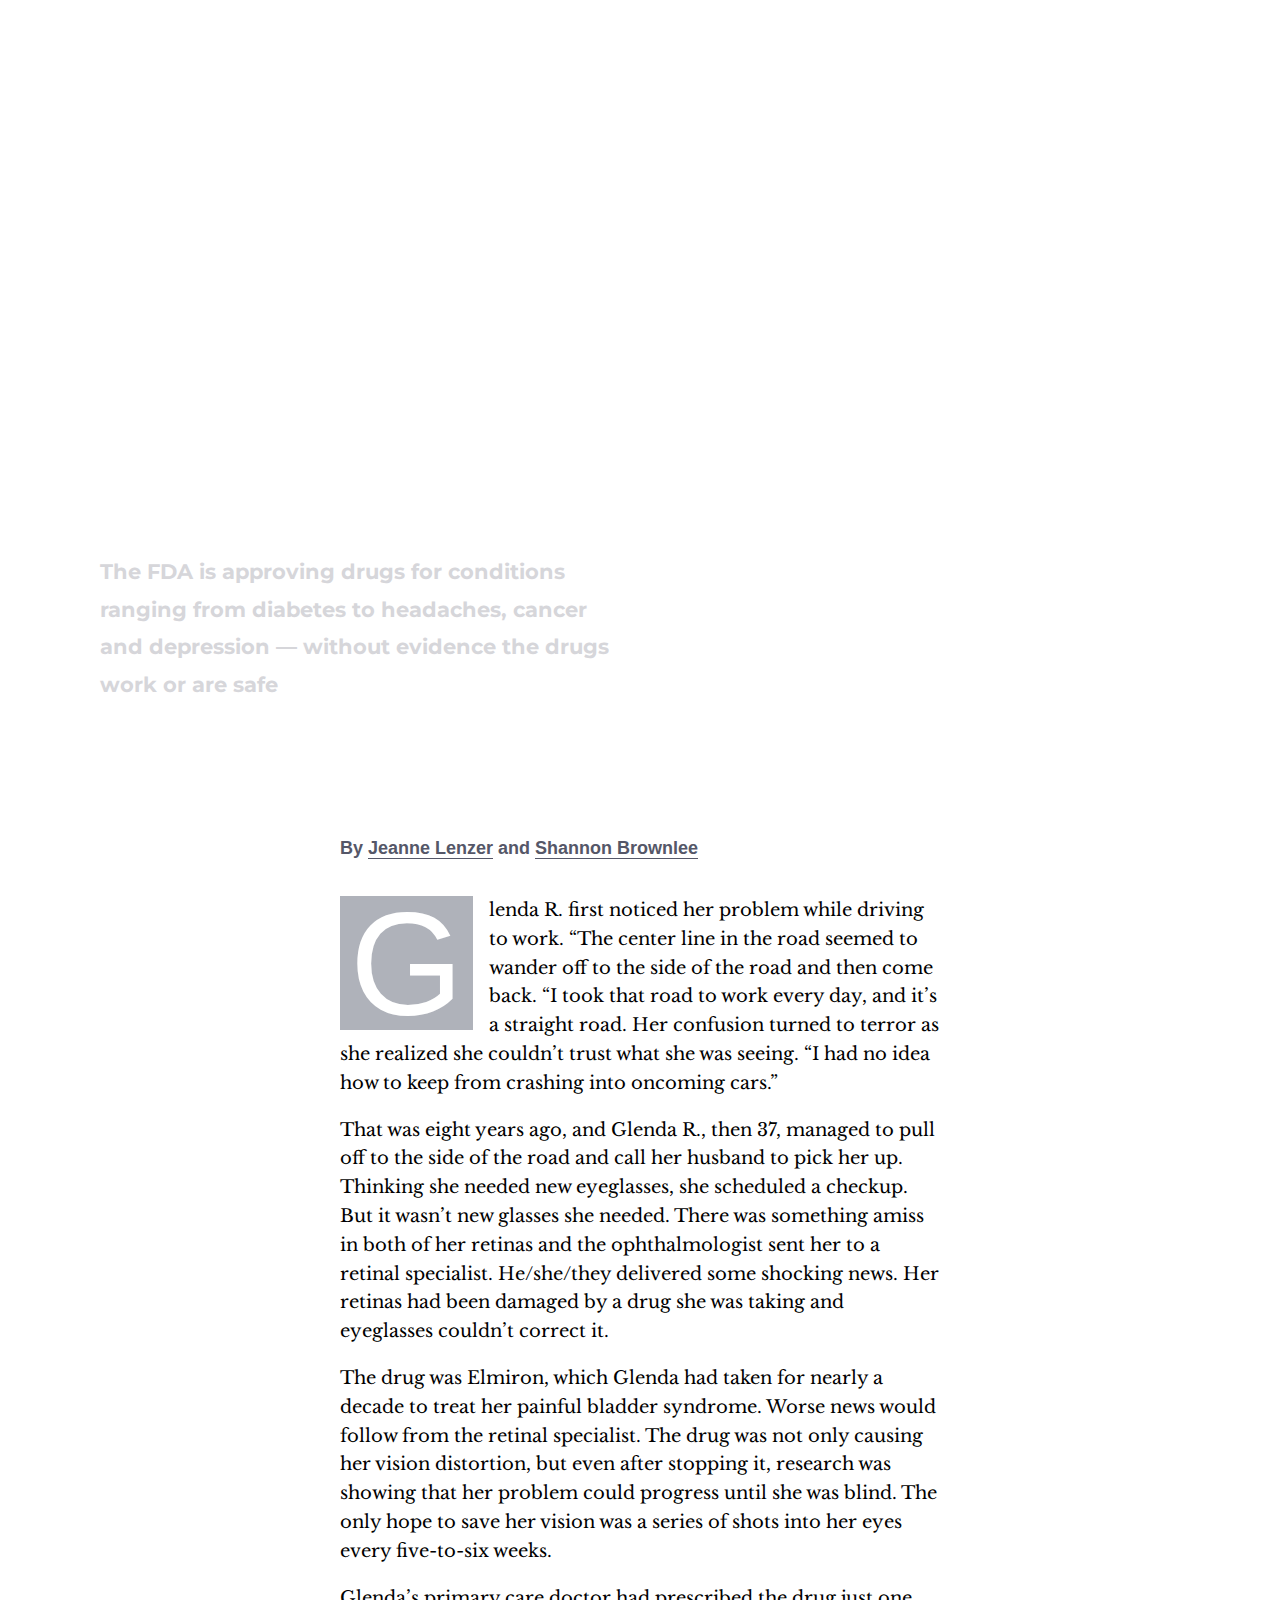
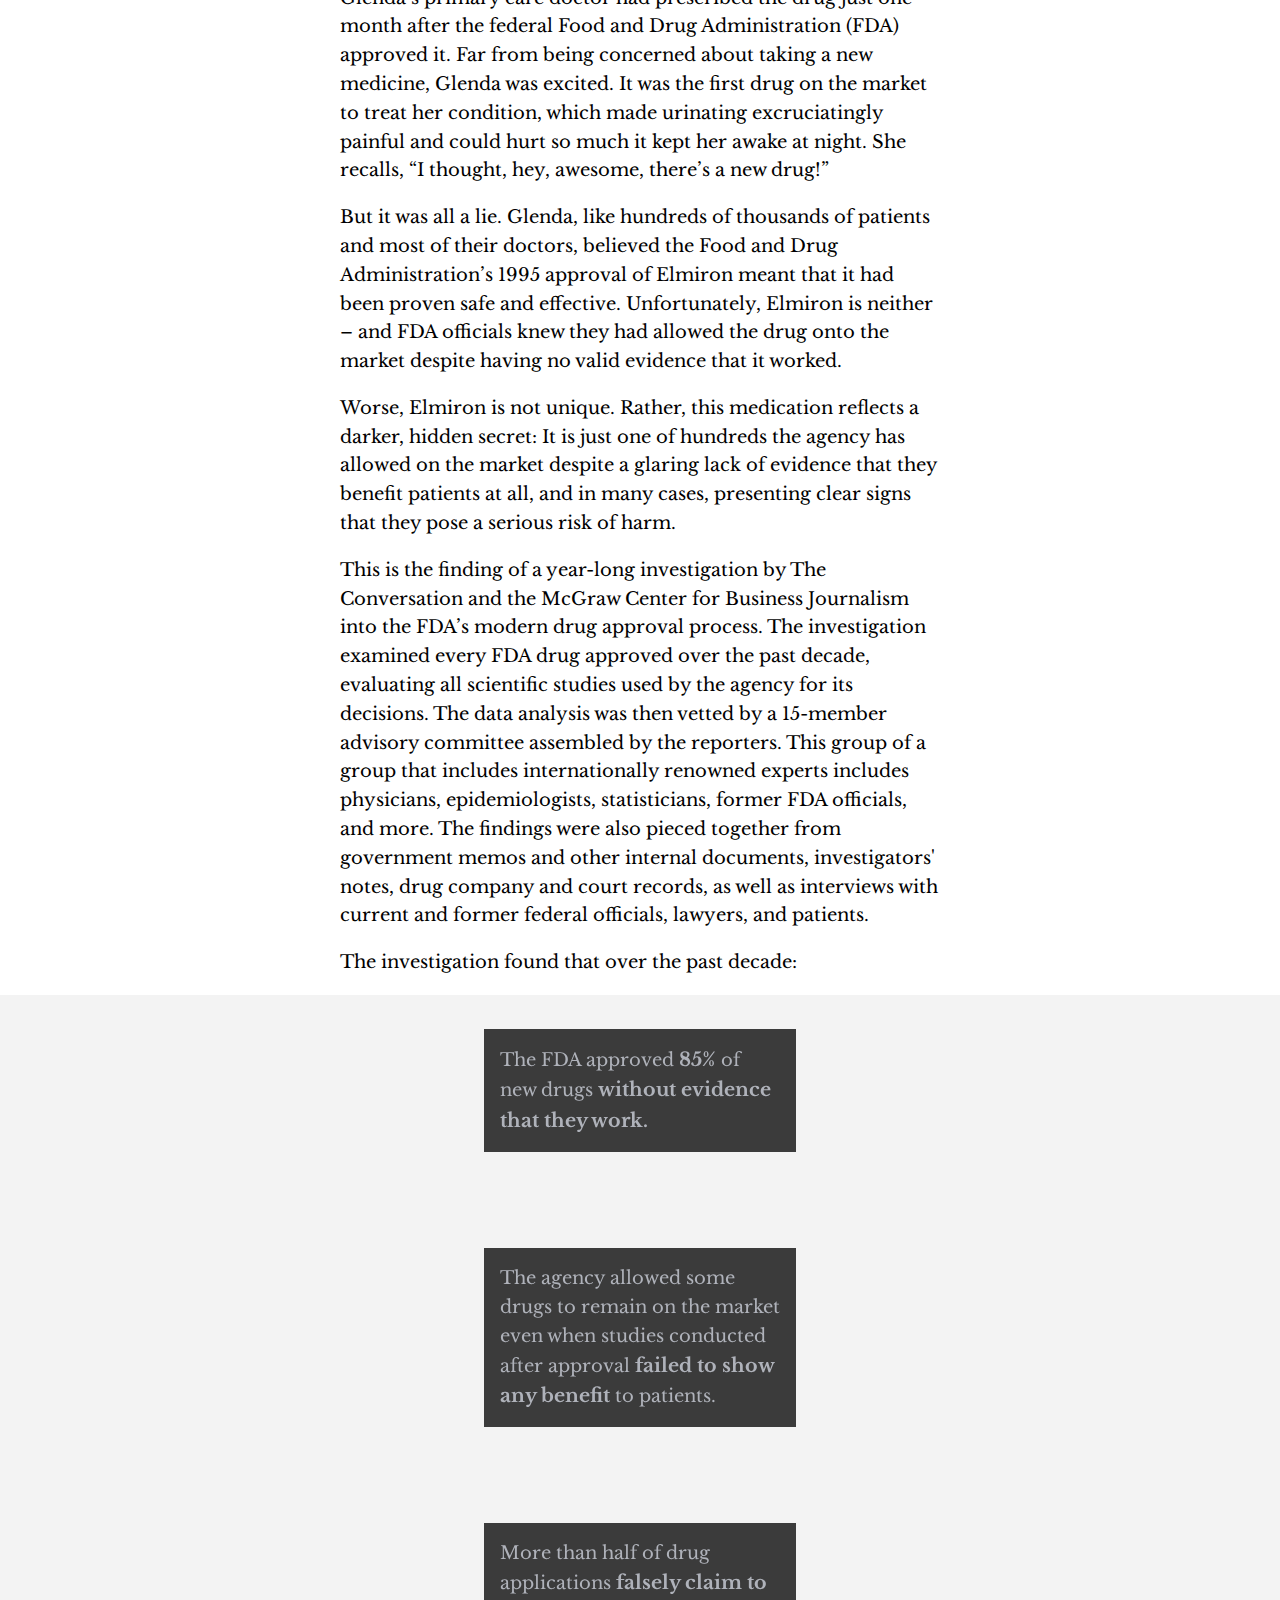
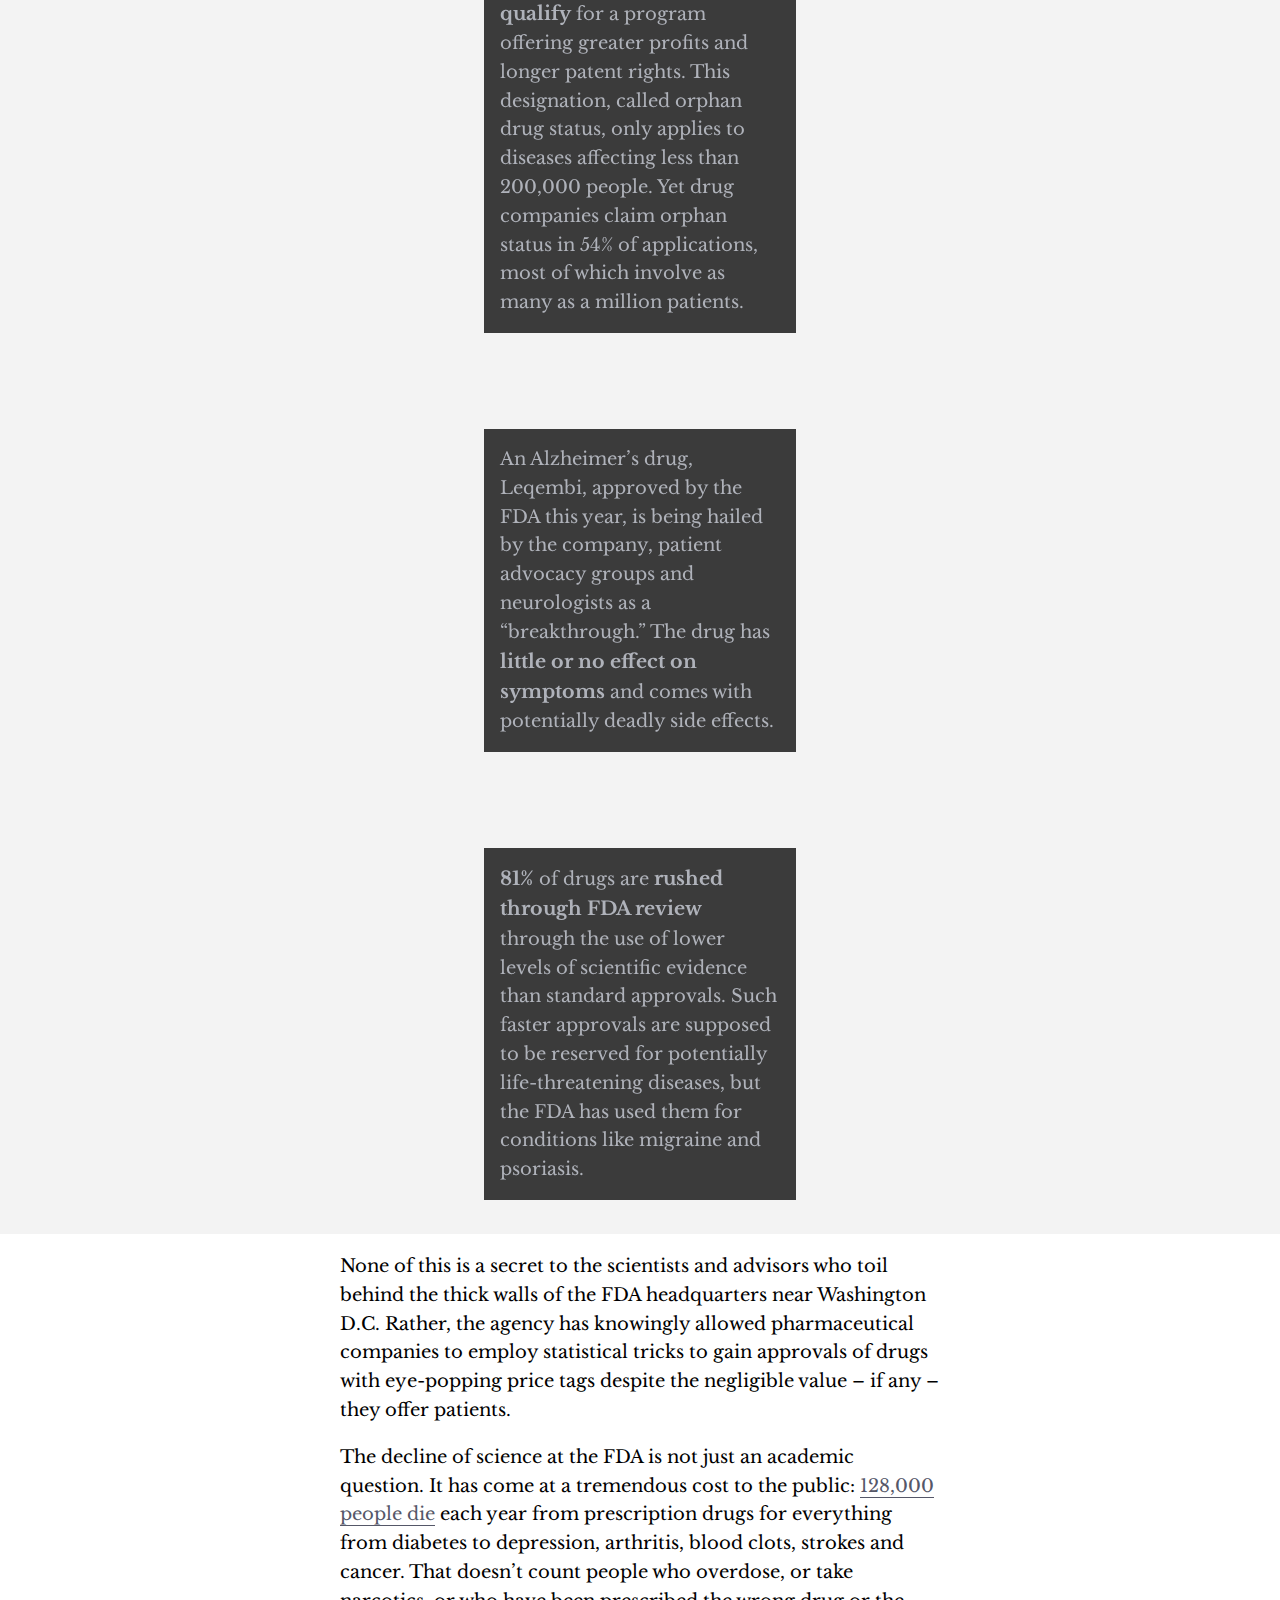
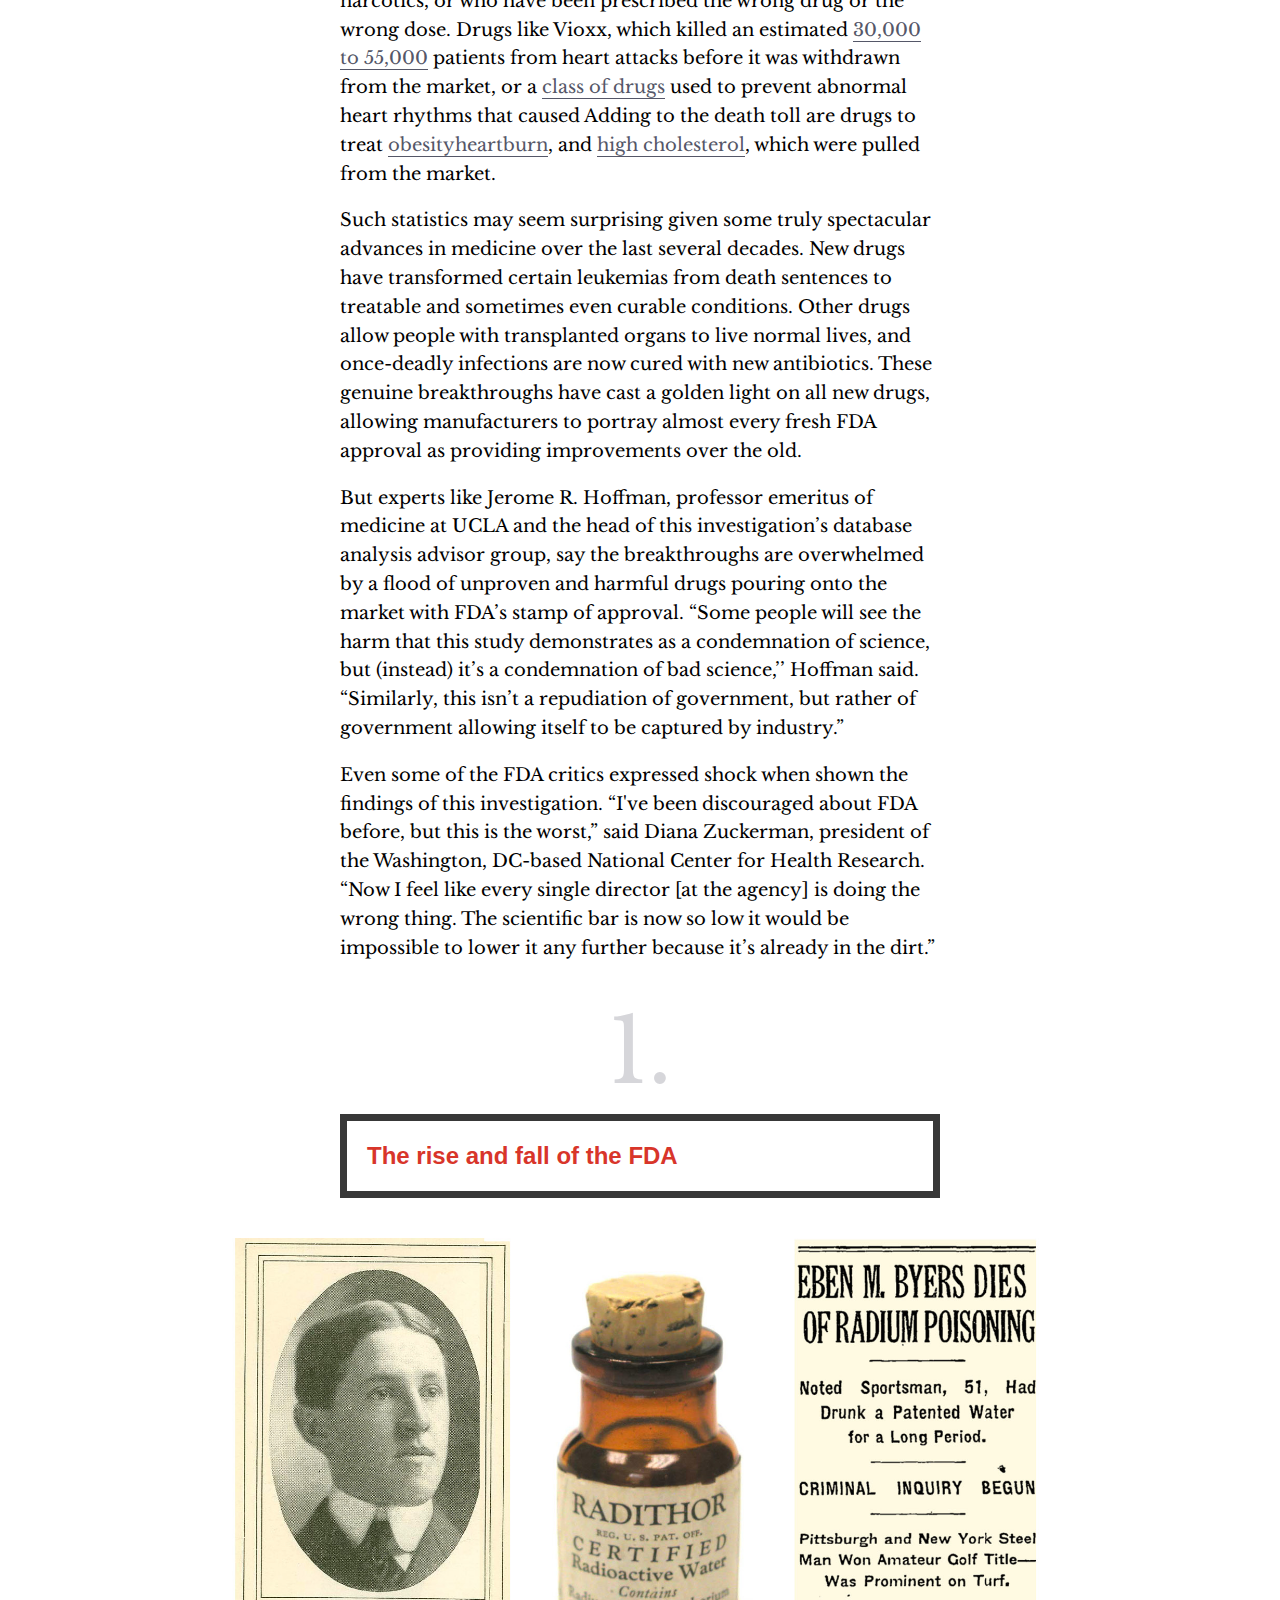
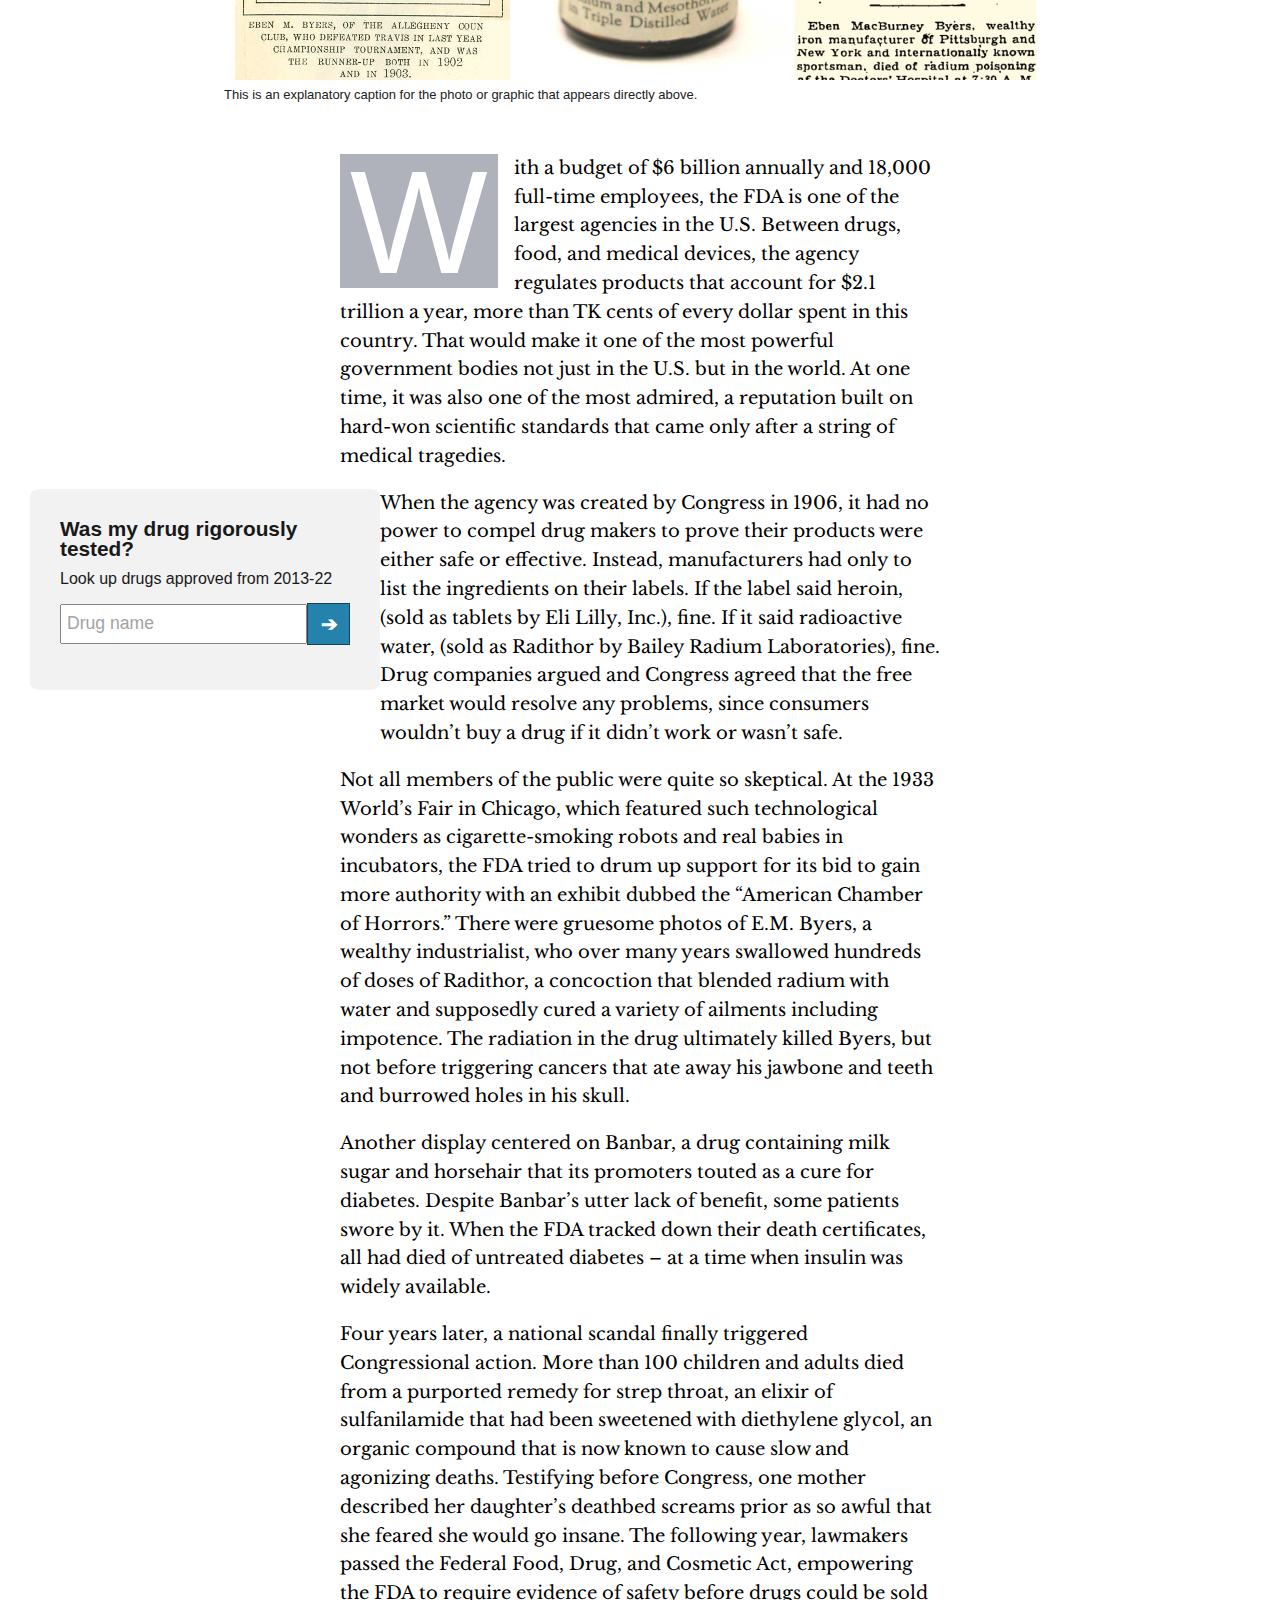
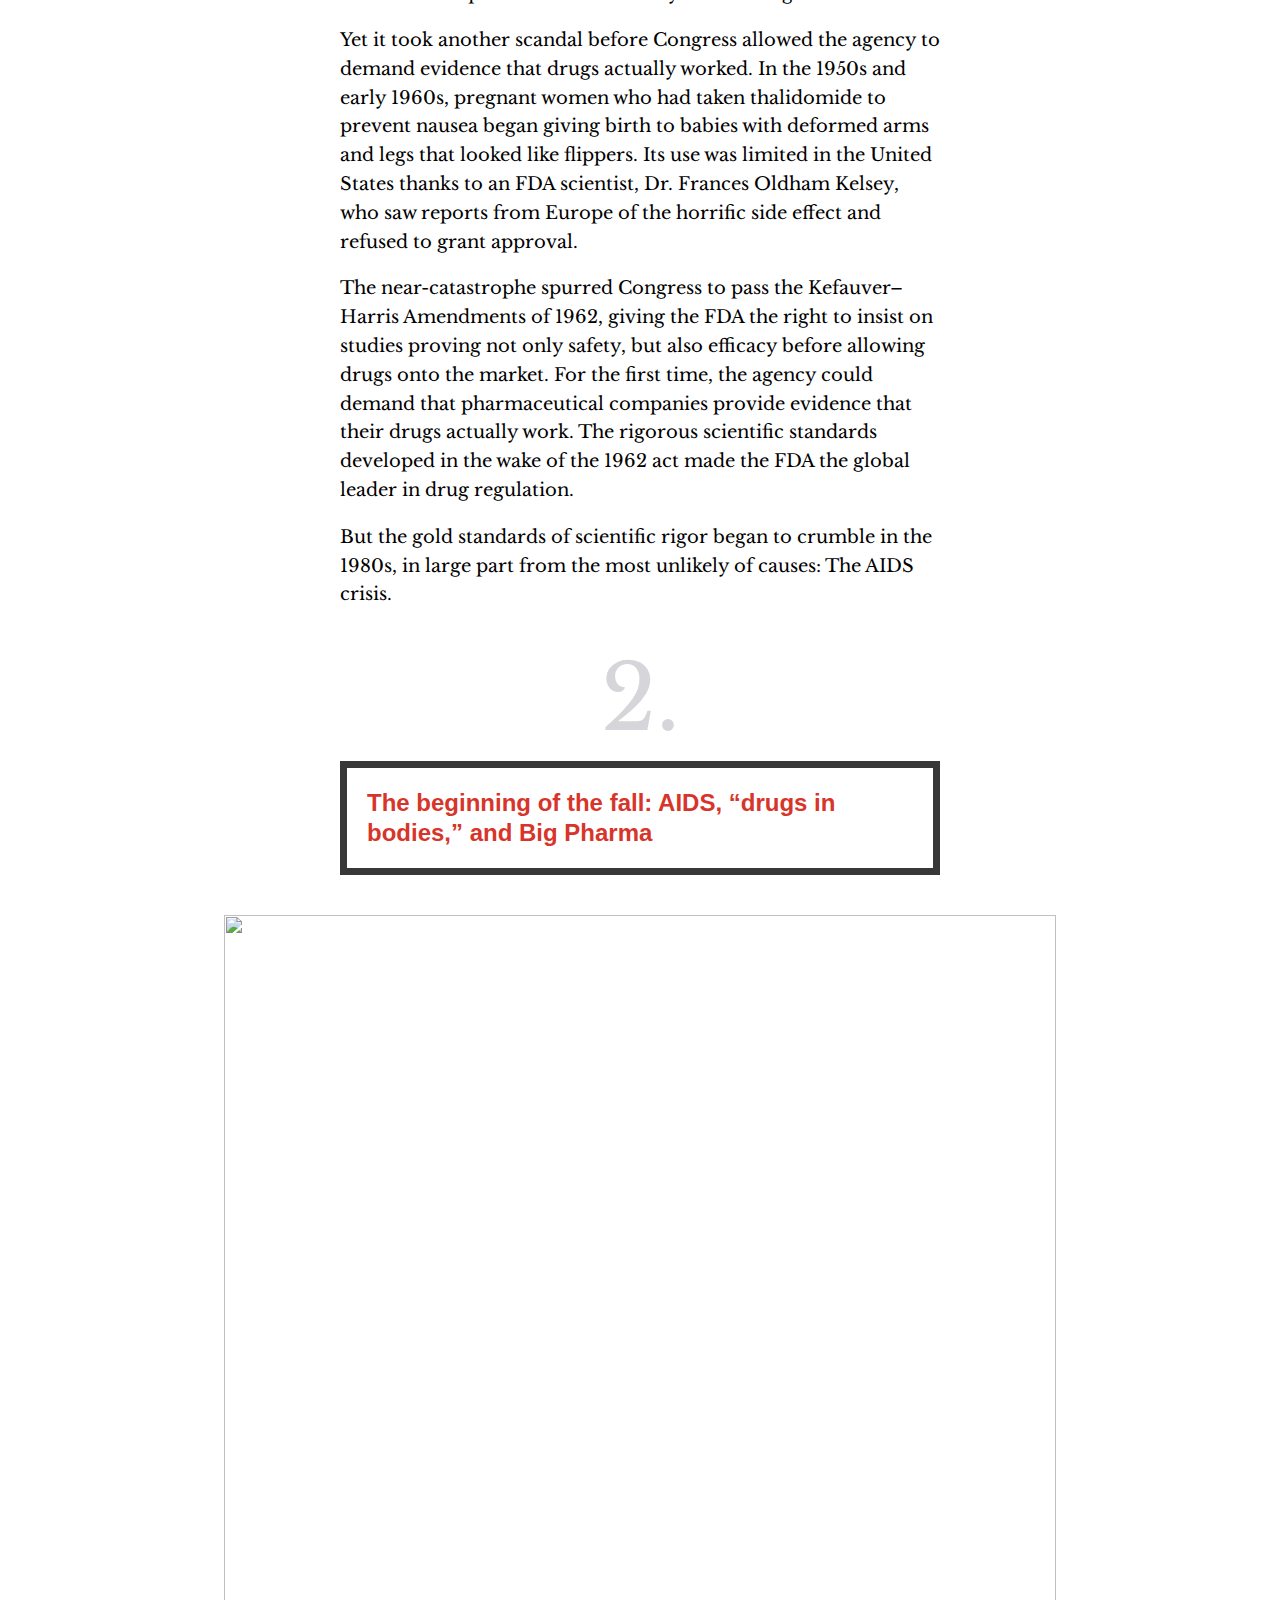
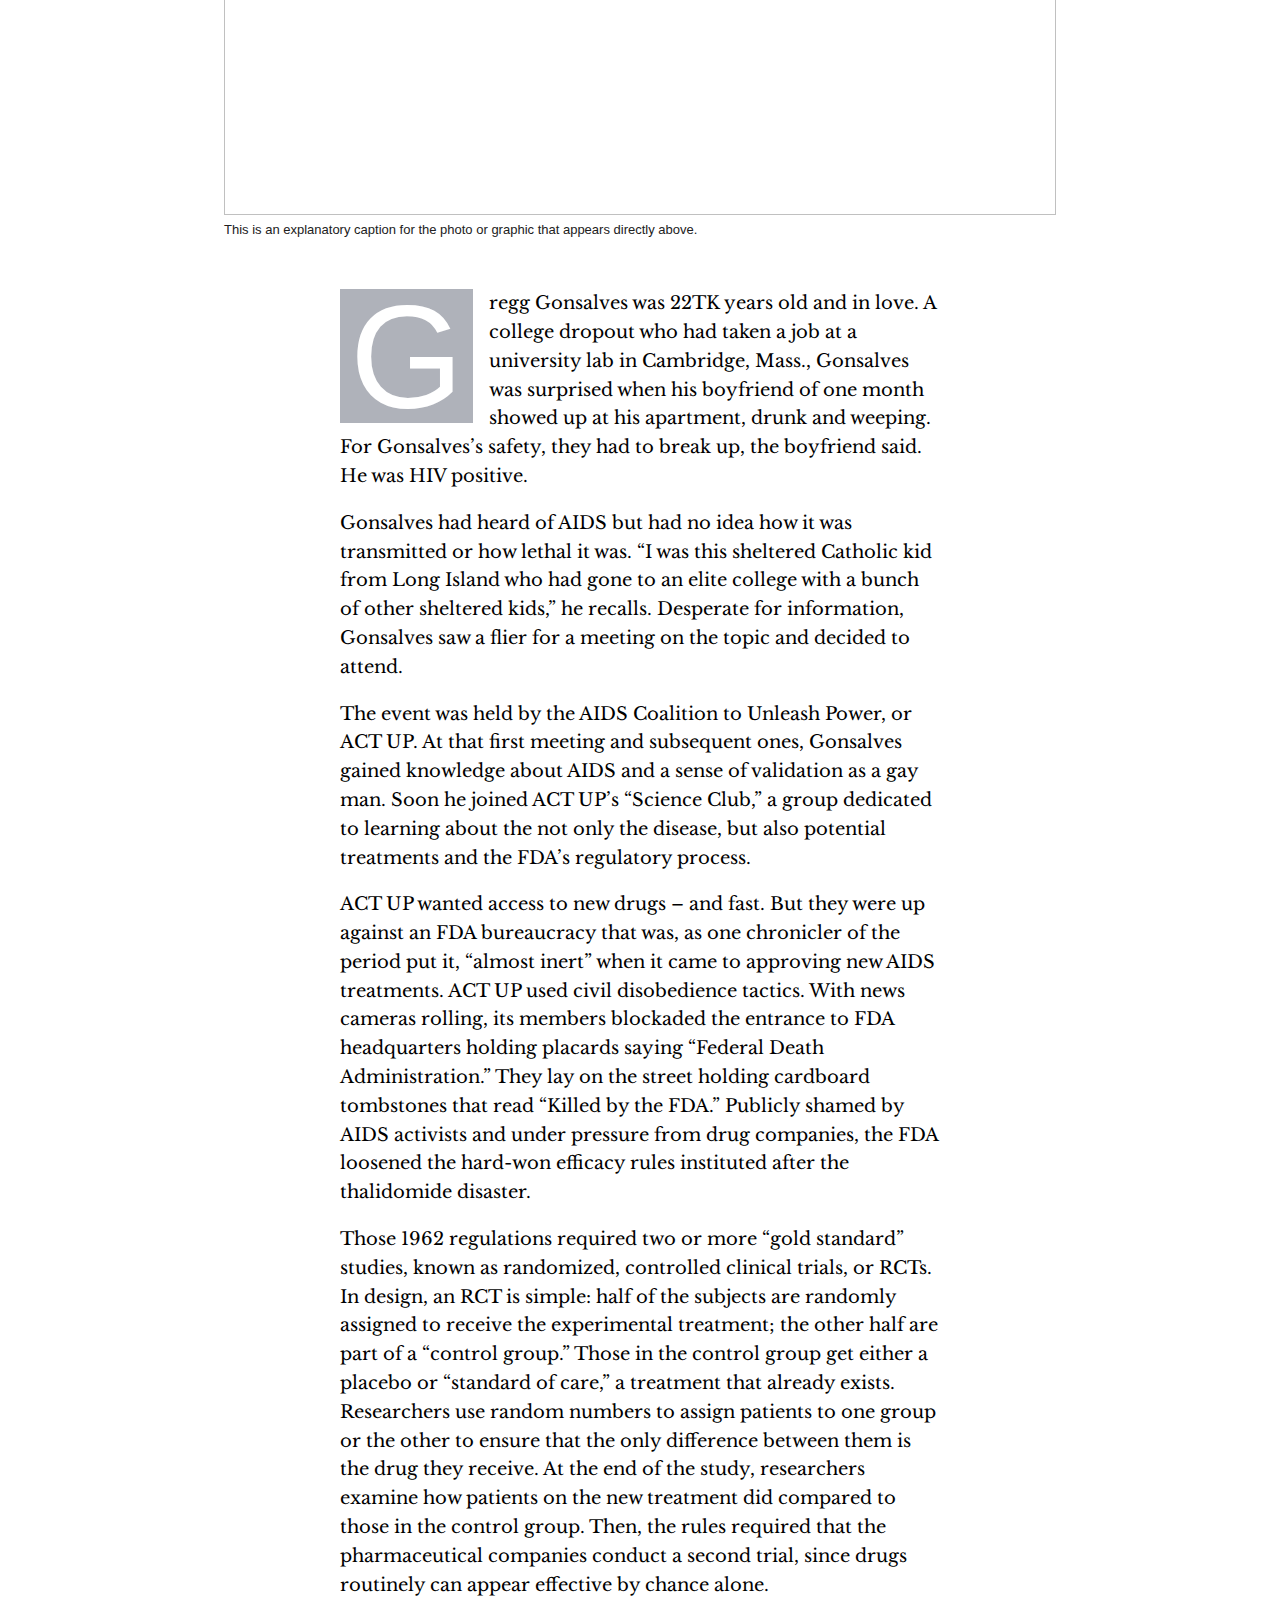
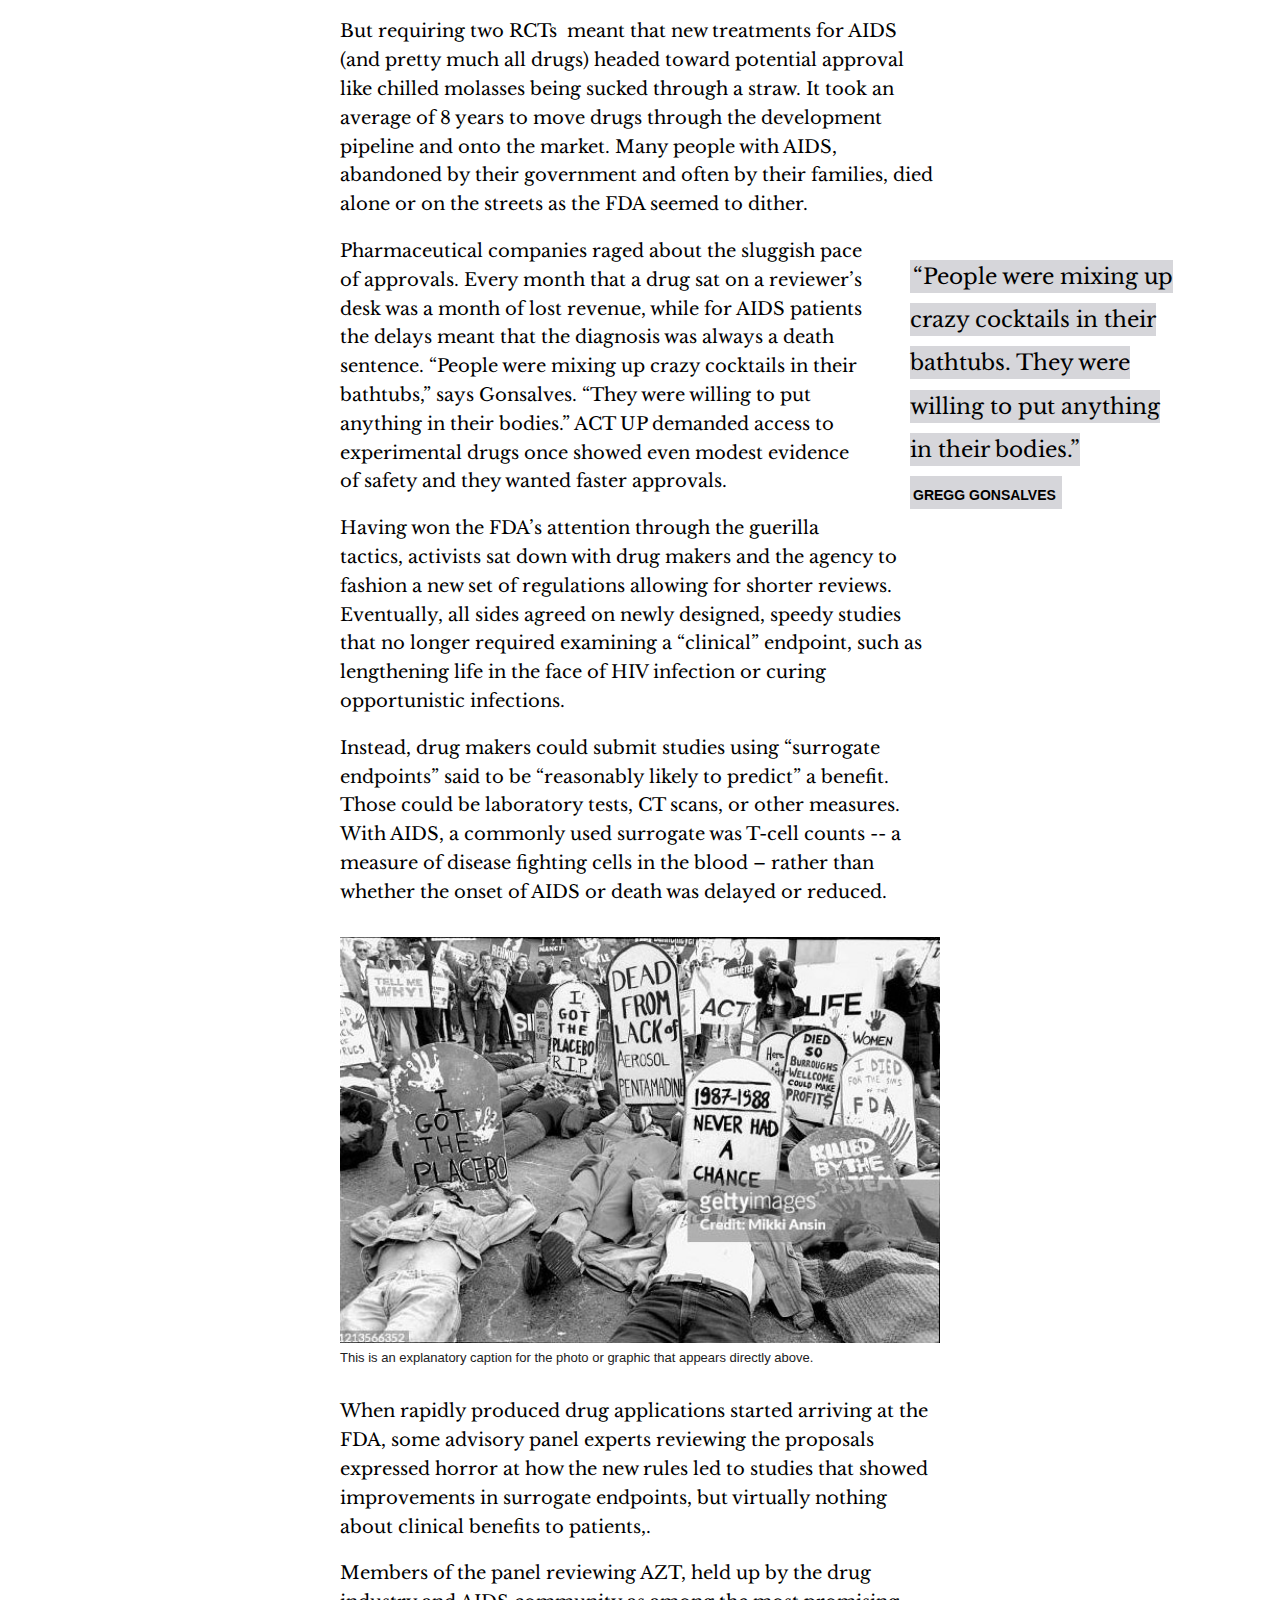
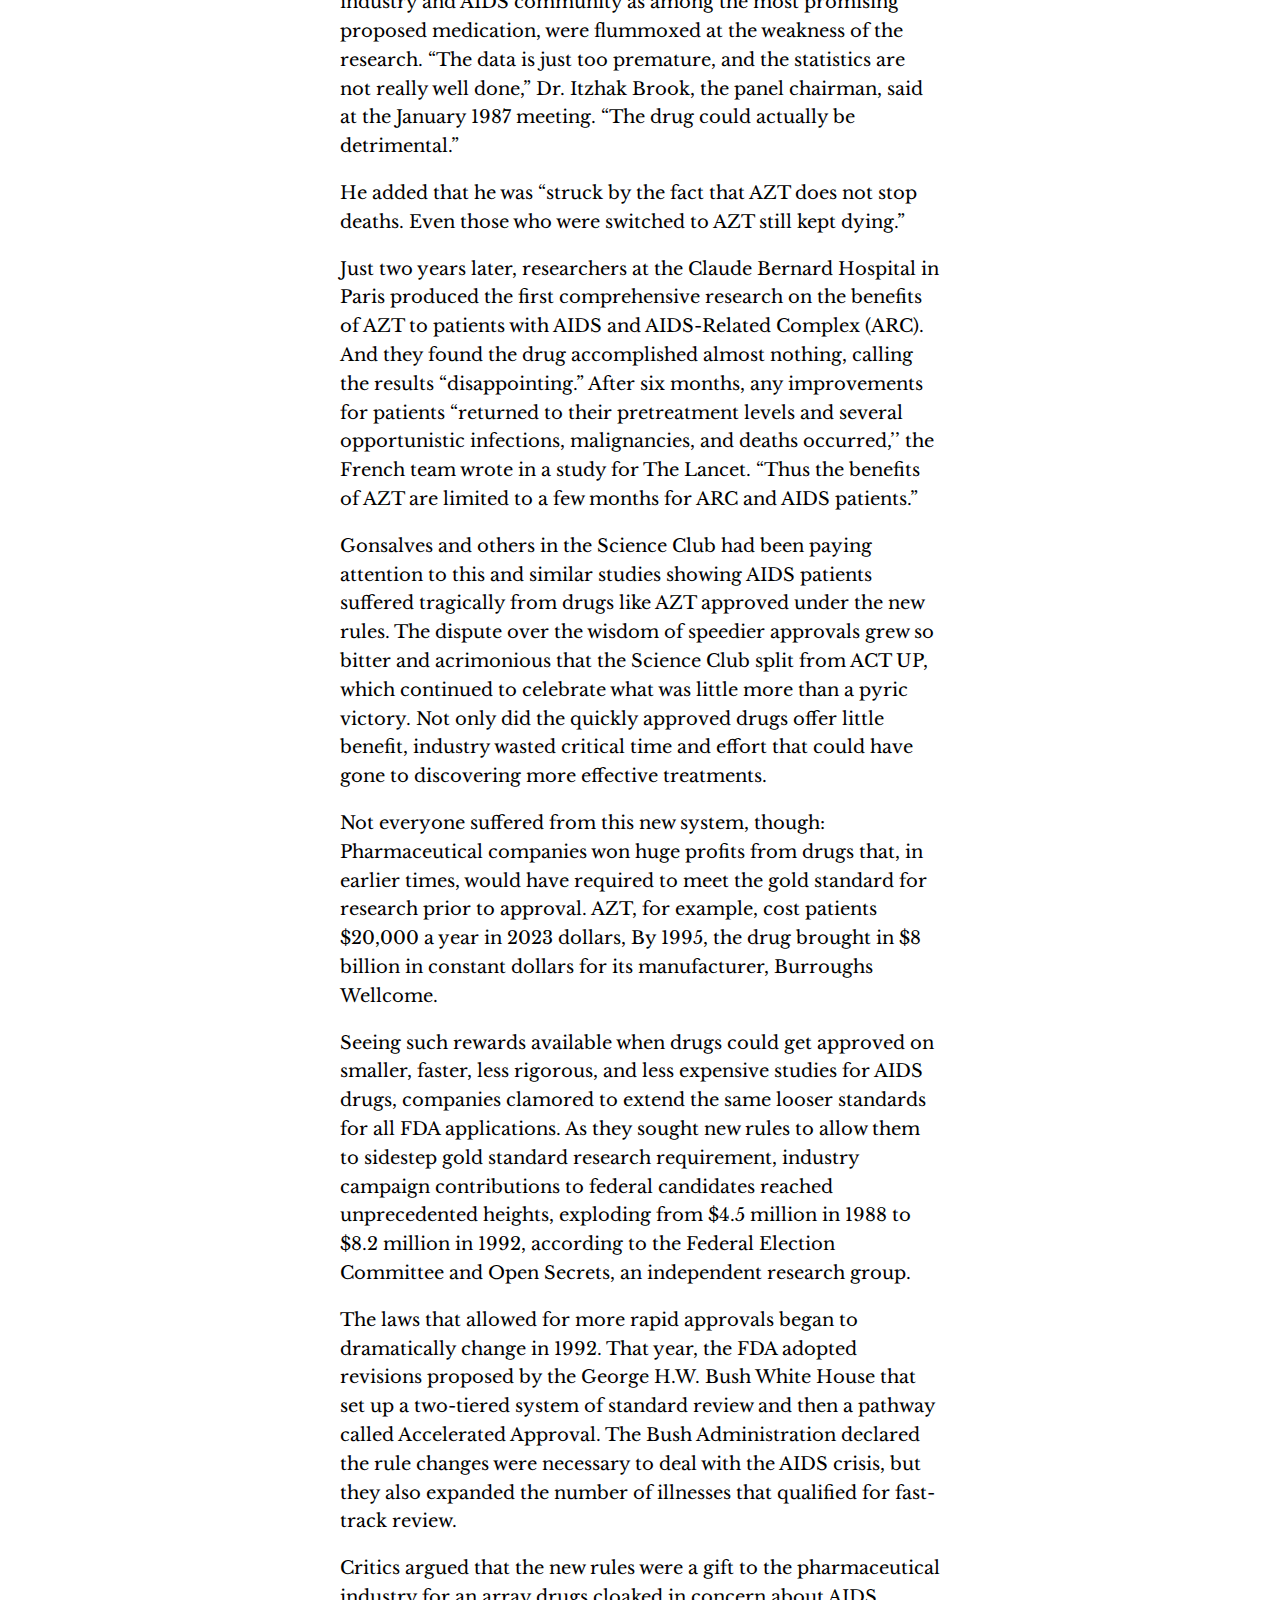
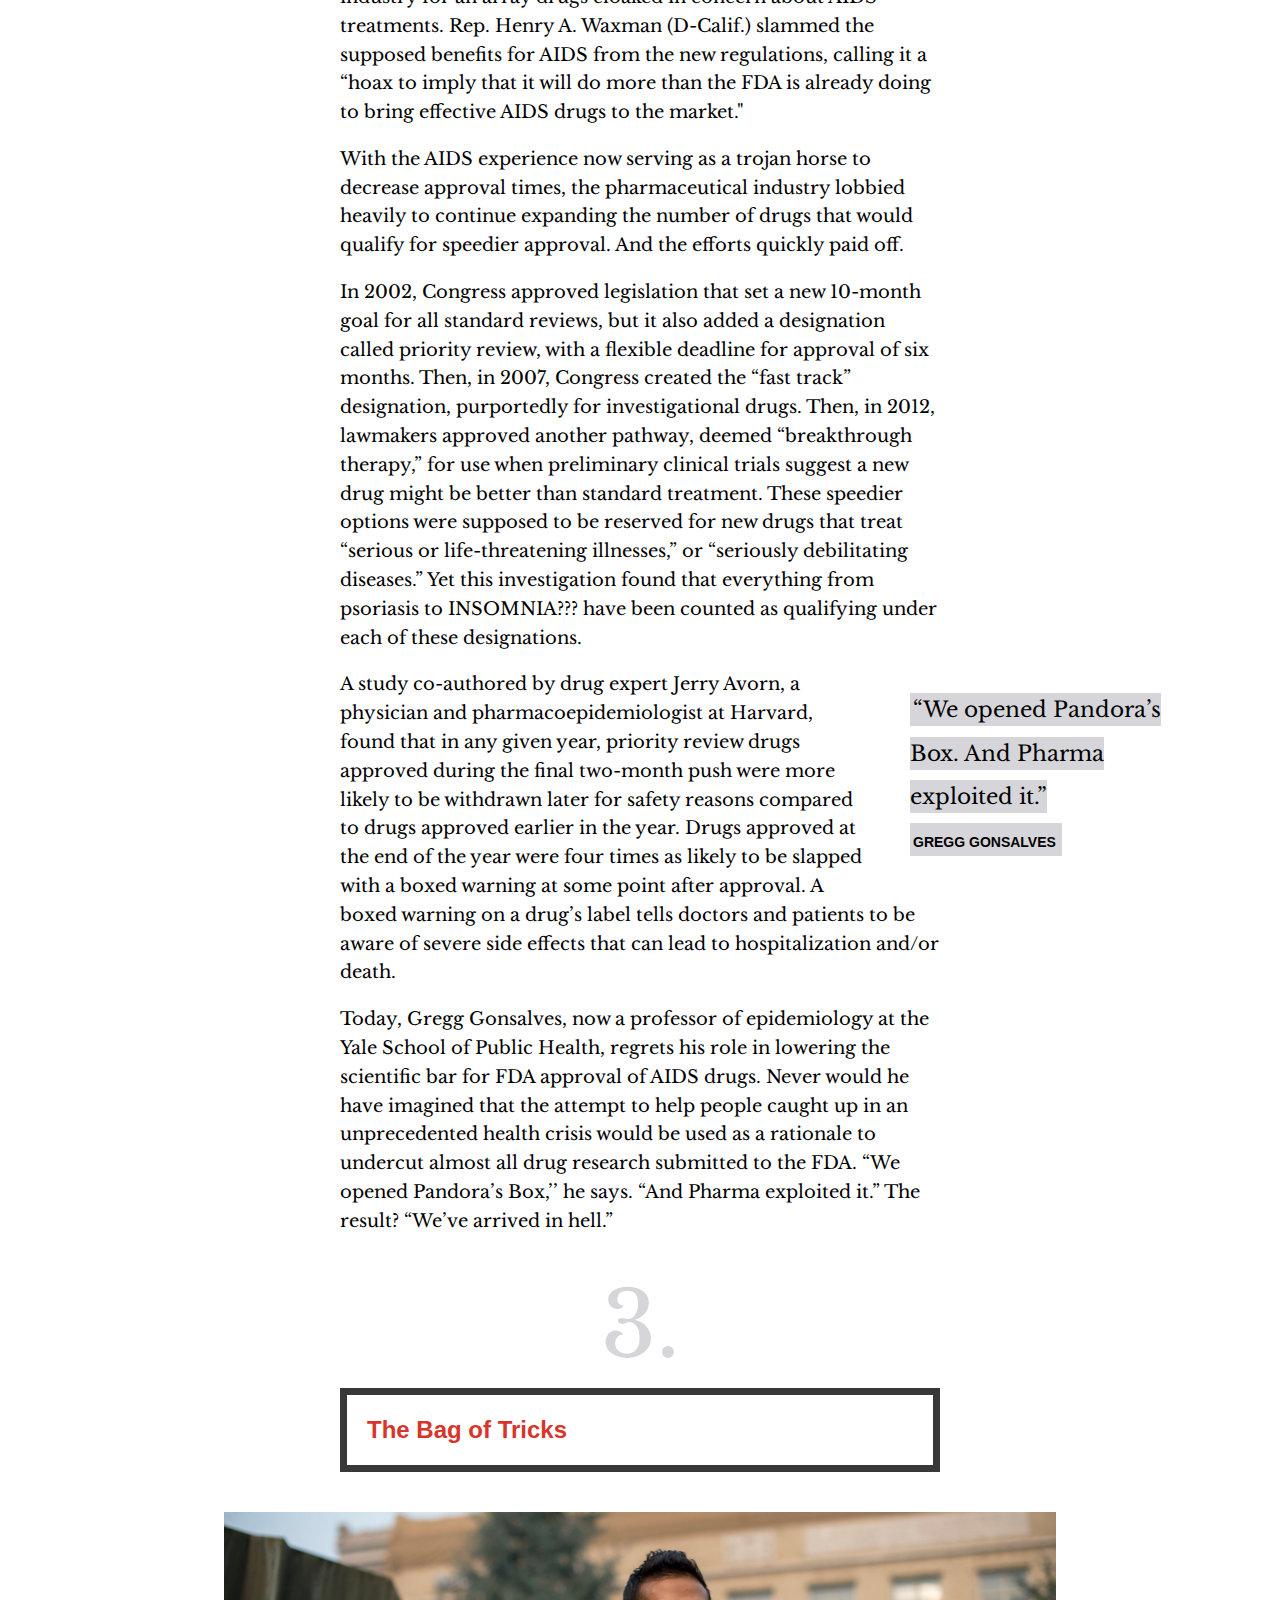
==== commit a4ca0d7a: "Updated drug box and Visco photo" ====
--- a/storyboard/index.html
+++ b/storyboard/index.html
@@ -126,8 +126,8 @@
   
     <div class="drugbox" id="drugsearch" style="margin-bottom: 30px;">
         <form action="/action_page.php">
-        <label for="fname">Was drug rigorously tested? </label>
-            <p style="margin-bottom: 5px">Look up drugs approved from 2013-22</p>
+        <label for="fname">Was my drug rigorously tested? </label>
+            <p style="margin: 10px 0 5px 0; ">Look up drugs approved from 2013-22</p>
         <input type="text" id="drugname" name="drugname" value="Drug name" style="font-size: 1.1em; color:#999;padding:5px;width: 85%">
             <button id="search" onclick="showHide()">&#x2794;</button>
         </form>
@@ -135,7 +135,7 @@
     
      <div class="drugbox" id="drugresult" style="display: none">
         <form action="/action_page.php">
-        <label for="fname">Aspirin</label><br>
+        <label for="fname">Advil (Ibuprofen)</label><br>
         </form>
         
         <div id="basicinfo">
@@ -400,7 +400,7 @@
 
 
         <figure class="mediumphoto">
-            <img src="images/Visco_RalphAlswang_0590_cropped.jpg">
+            <img src="images/visco-DSC06028-edit.jpg">
             <figcaption>This is an explanatory caption for the photo or graphic that appears directly above.</figcaption>
         </figure>
 
